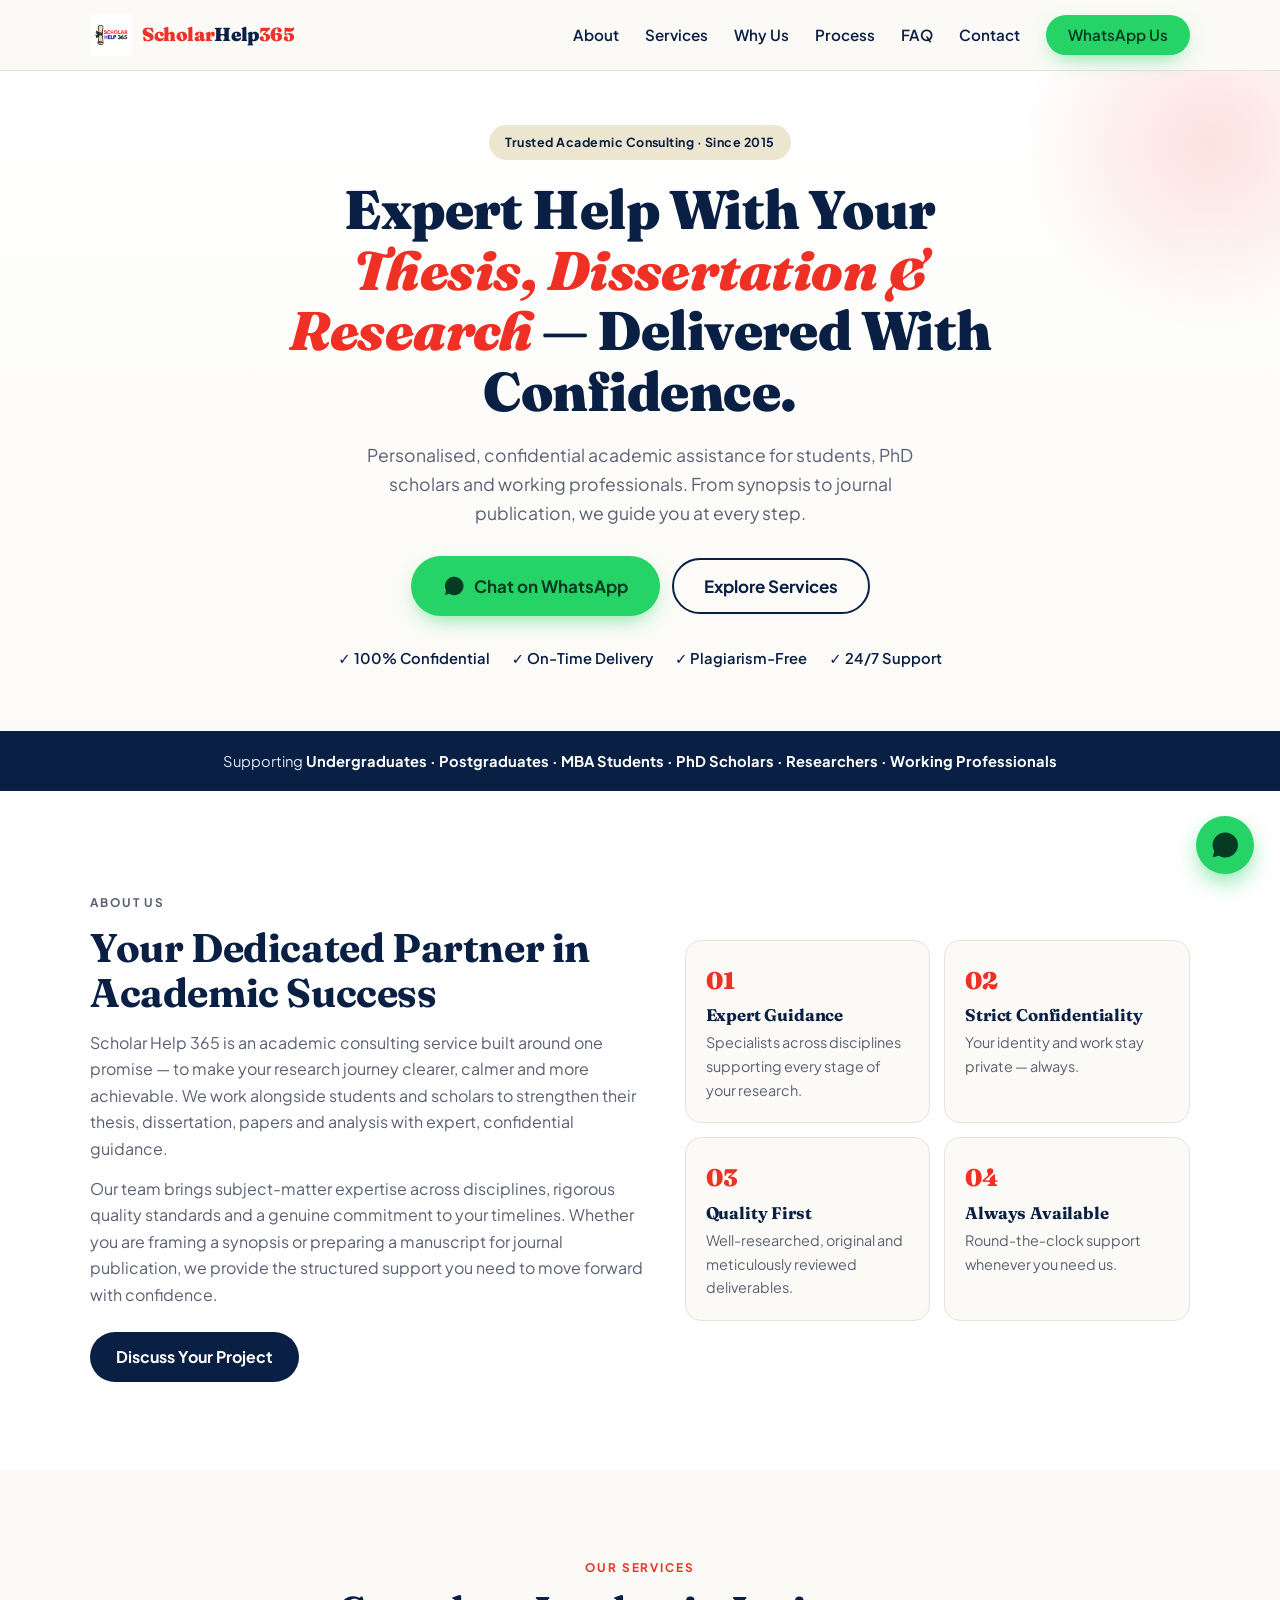
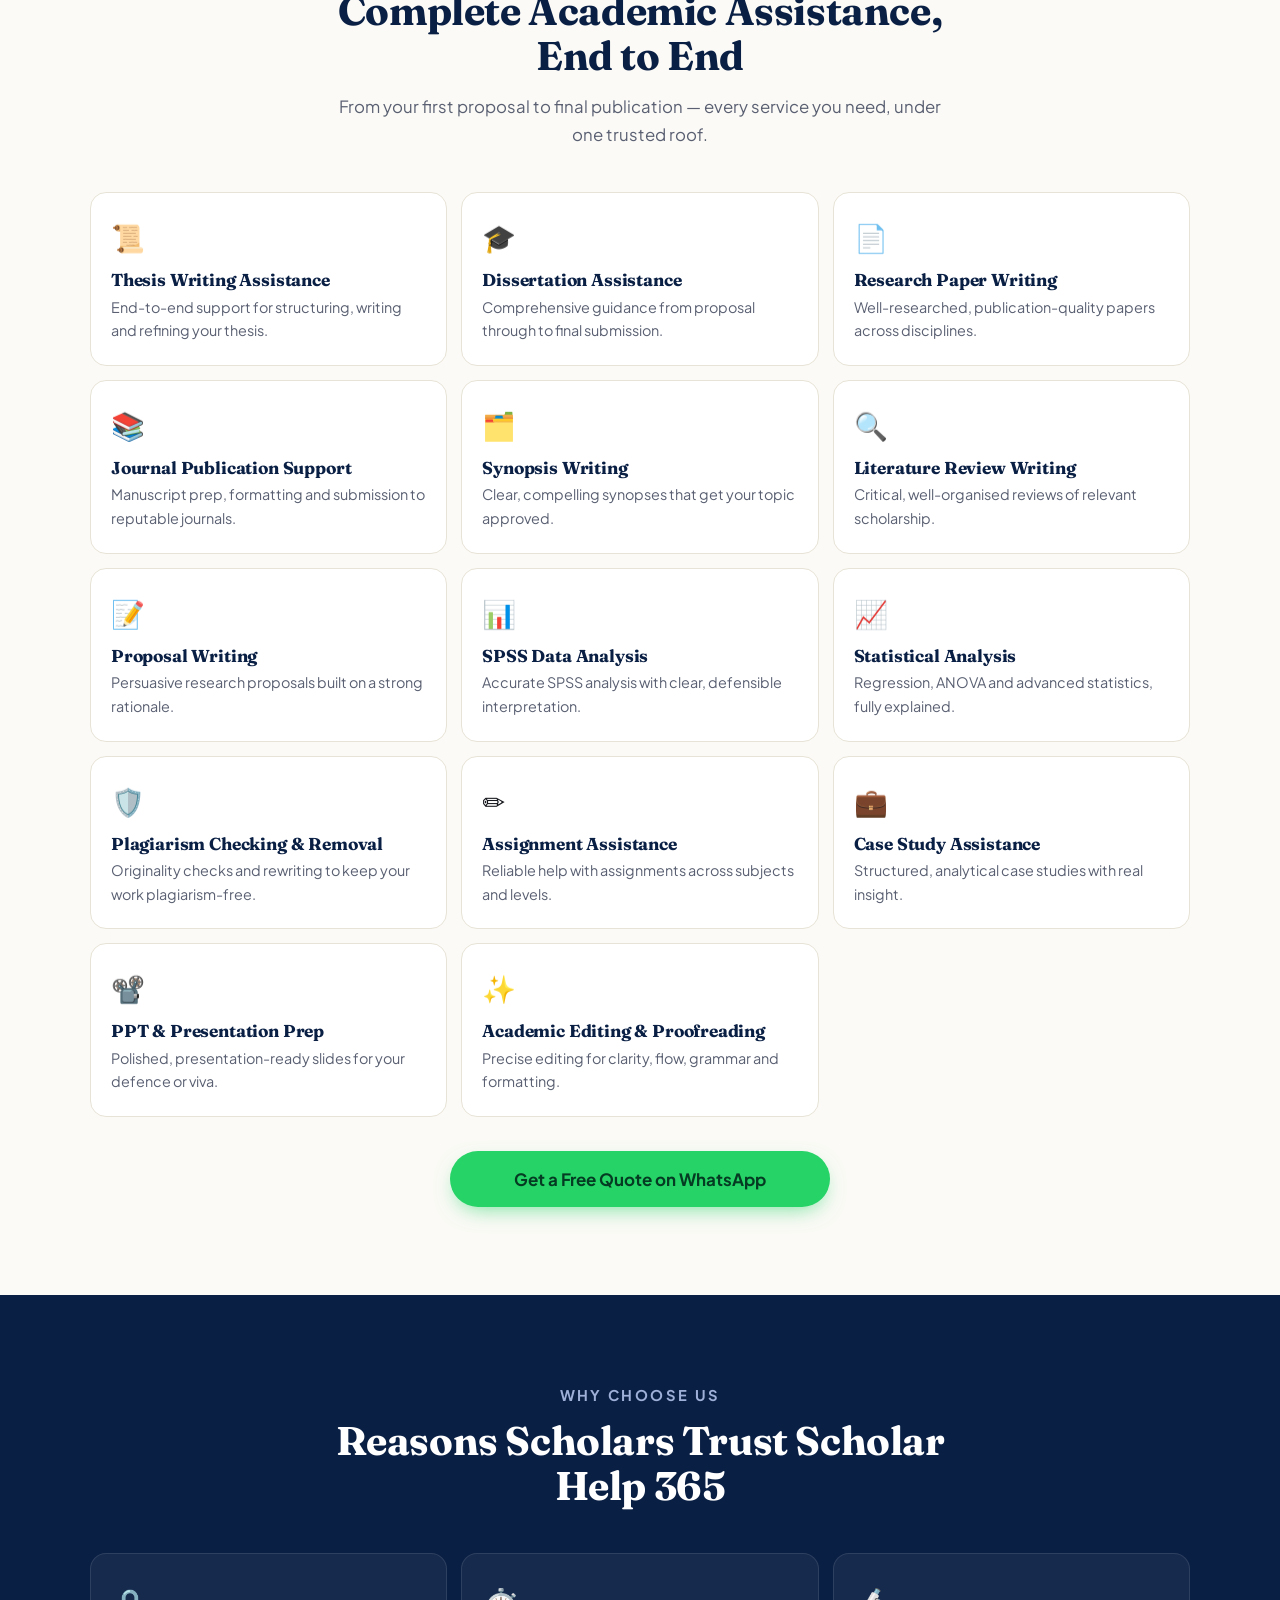
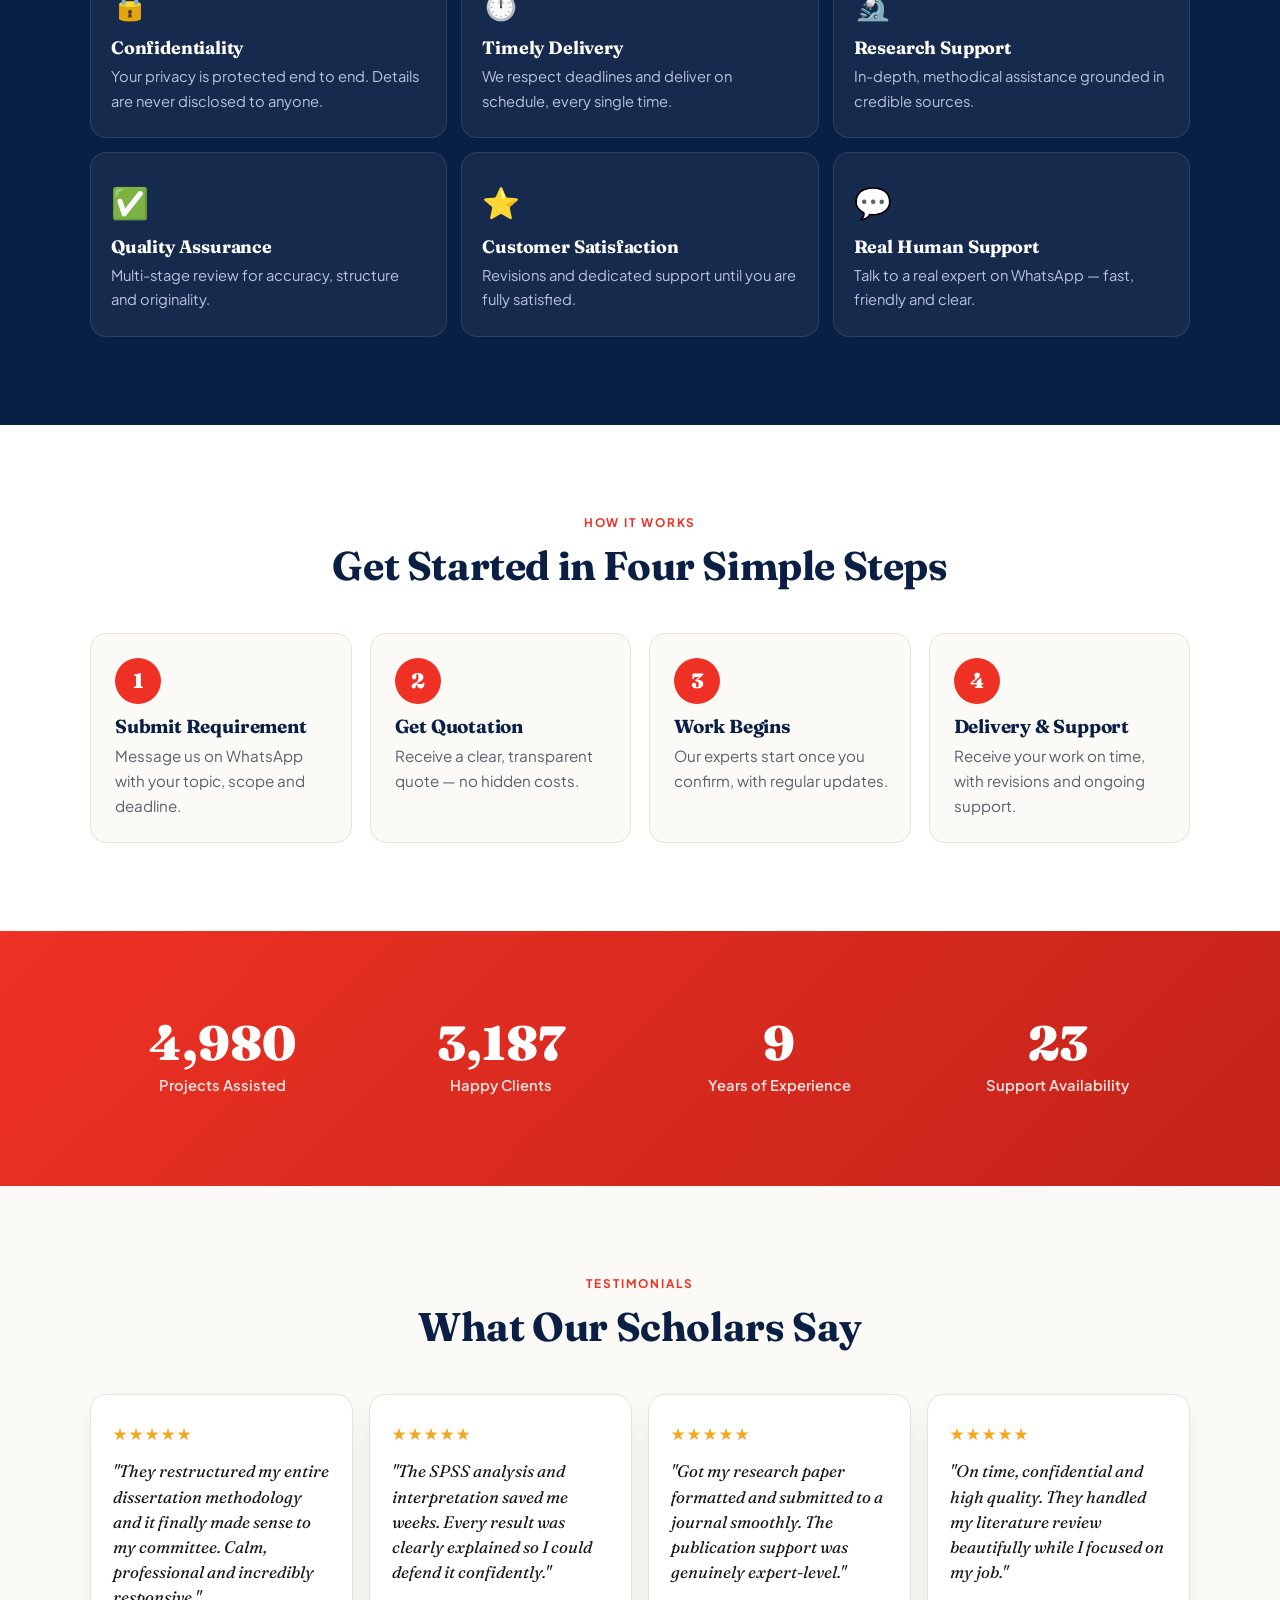
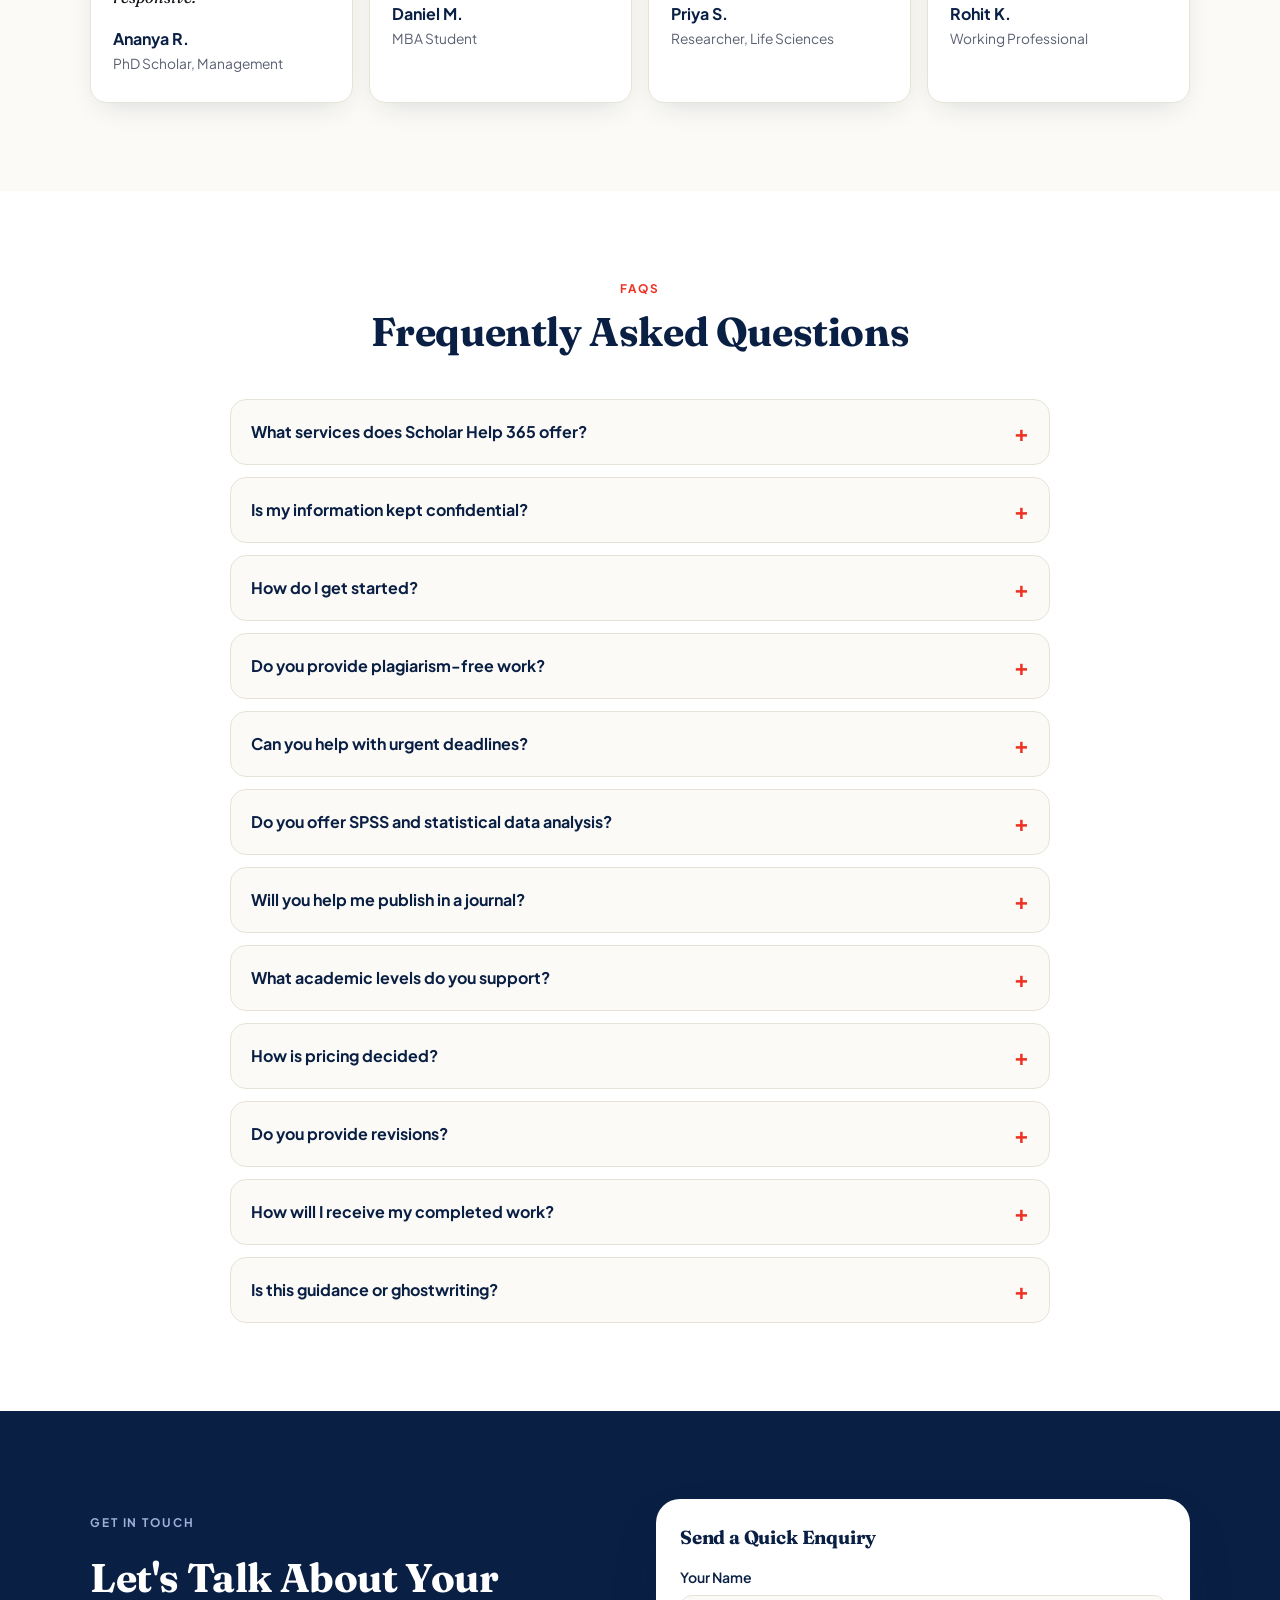
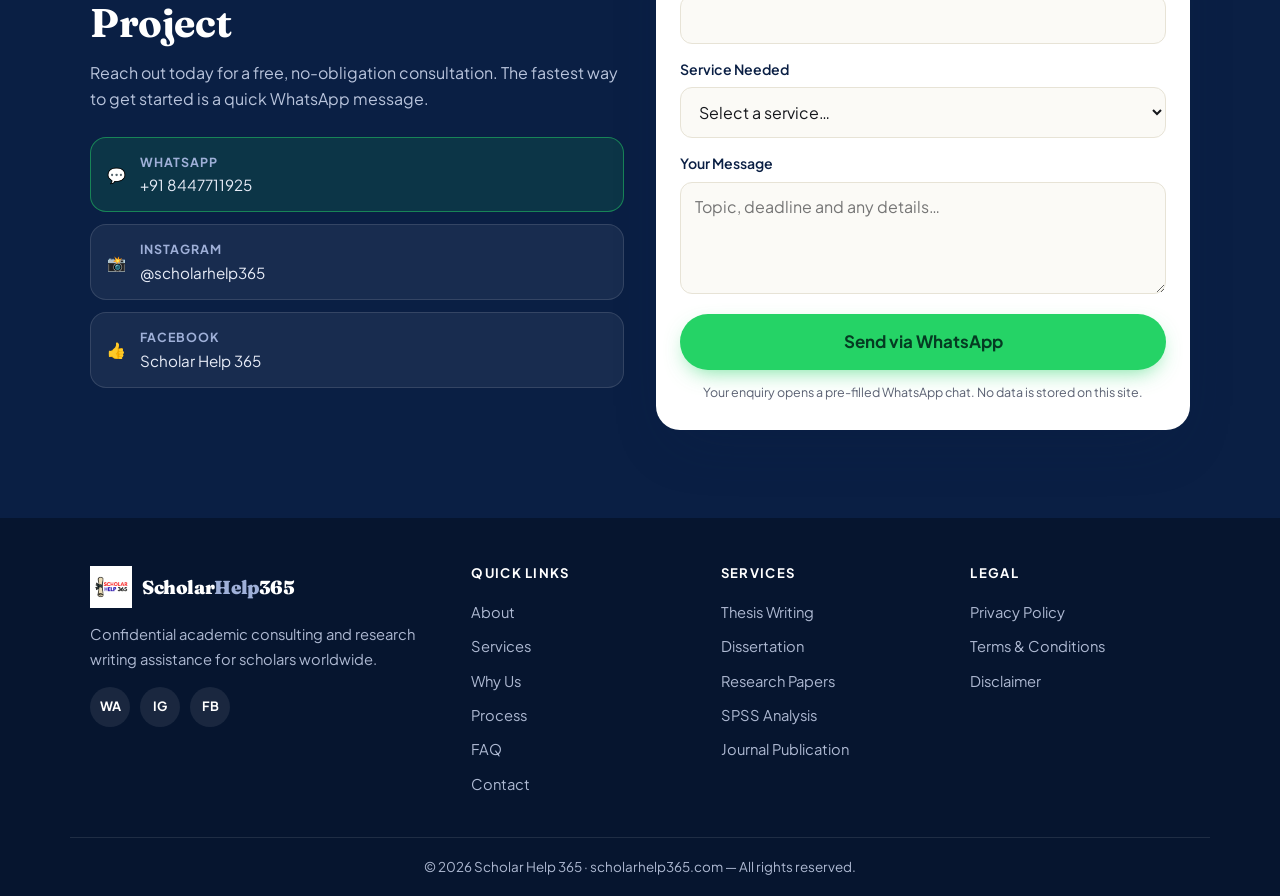
==== index.html @ 4646ecde "Add files via upload" ====
<!DOCTYPE html>
<html lang="en">
<head>
<meta charset="UTF-8" />
<meta name="viewport" content="width=device-width, initial-scale=1.0" />
<meta name="theme-color" content="#0a1f44" />

<!-- Primary Meta -->
<title>Scholar Help 365 | Thesis, Dissertation & PhD Research Writing Assistance</title>
<meta name="description" content="Scholar Help 365 offers confidential thesis writing, dissertation assistance, research paper writing, SPSS data analysis, journal publication support & academic editing for students, PhD scholars & researchers. Chat on WhatsApp today." />
<meta name="keywords" content="thesis writing help, dissertation assistance, research paper writing, PhD research support, SPSS data analysis, journal publication support, synopsis writing, literature review, plagiarism removal, assignment help, academic editing" />
<meta name="author" content="Scholar Help 365" />
<meta name="robots" content="index, follow, max-image-preview:large" />
<link rel="canonical" href="https://scholarhelp365.com/" />

<!-- Open Graph -->
<meta property="og:type" content="website" />
<meta property="og:site_name" content="Scholar Help 365" />
<meta property="og:title" content="Scholar Help 365 | Thesis, Dissertation & PhD Research Writing Assistance" />
<meta property="og:description" content="Confidential academic assistance for students, PhD scholars & researchers — thesis, dissertation, research papers, SPSS analysis & journal publication support." />
<meta property="og:url" content="https://scholarhelp365.com/" />
<meta property="og:image" content="https://scholarhelp365.com/logo.png" />
<meta property="og:locale" content="en_US" />

<!-- Twitter Card -->
<meta name="twitter:card" content="summary_large_image" />
<meta name="twitter:title" content="Scholar Help 365 | Academic Research & Thesis Writing Assistance" />
<meta name="twitter:description" content="Confidential thesis, dissertation, research paper & SPSS data analysis support for scholars and professionals." />
<meta name="twitter:image" content="https://scholarhelp365.com/logo.png" />

<!-- Icons -->
<link rel="icon" type="image/png" href="logo.png" />
<link rel="apple-touch-icon" href="logo.png" />

<!-- Fonts -->
<link rel="preconnect" href="https://fonts.googleapis.com" />
<link rel="preconnect" href="https://fonts.gstatic.com" crossorigin />
<link href="https://fonts.googleapis.com/css2?family=Fraunces:opsz,wght@9..144,400;9..144,500;9..144,600;9..144,700;9..144,900&family=Plus+Jakarta+Sans:wght@400;500;600;700;800&display=swap" rel="stylesheet" />

<link rel="stylesheet" href="styles.css" />

<!-- Schema: Organization -->
<script type="application/ld+json">
{
  "@context": "https://schema.org",
  "@type": "ProfessionalService",
  "name": "Scholar Help 365",
  "image": "https://scholarhelp365.com/logo.png",
  "url": "https://scholarhelp365.com/",
  "telephone": "+91-8447711925",
  "description": "Academic consulting and research writing assistance including thesis, dissertation, research papers, SPSS data analysis and journal publication support.",
  "priceRange": "$$",
  "areaServed": "Worldwide",
  "sameAs": [
    "https://www.instagram.com/scholarhelp365/",
    "https://www.facebook.com/share/1EtbmL9gWt/"
  ]
}
</script>

<!-- Schema: Services -->
<script type="application/ld+json">
{
  "@context": "https://schema.org",
  "@type": "Service",
  "serviceType": "Academic Research & Writing Assistance",
  "provider": { "@type": "Organization", "name": "Scholar Help 365" },
  "hasOfferCatalog": {
    "@type": "OfferCatalog",
    "name": "Academic Services",
    "itemListElement": [
      {"@type":"Offer","itemOffered":{"@type":"Service","name":"Thesis Writing Assistance"}},
      {"@type":"Offer","itemOffered":{"@type":"Service","name":"Dissertation Assistance"}},
      {"@type":"Offer","itemOffered":{"@type":"Service","name":"Research Paper Writing"}},
      {"@type":"Offer","itemOffered":{"@type":"Service","name":"Journal Publication Support"}},
      {"@type":"Offer","itemOffered":{"@type":"Service","name":"SPSS Data Analysis"}},
      {"@type":"Offer","itemOffered":{"@type":"Service","name":"Plagiarism Checking & Removal"}}
    ]
  }
}
</script>

<!-- Schema: FAQ -->
<script type="application/ld+json">
{
  "@context": "https://schema.org",
  "@type": "FAQPage",
  "mainEntity": [
    {"@type":"Question","name":"What services does Scholar Help 365 offer?","acceptedAnswer":{"@type":"Answer","text":"We provide thesis and dissertation assistance, research paper writing, journal publication support, synopsis and proposal writing, literature reviews, SPSS and statistical analysis, plagiarism removal, assignment and case study help, presentation preparation, and academic editing and proofreading."}},
    {"@type":"Question","name":"Is my information kept confidential?","acceptedAnswer":{"@type":"Answer","text":"Yes. Complete confidentiality is central to our service. Your identity, documents and project details are never shared with any third party."}},
    {"@type":"Question","name":"How do I get started?","acceptedAnswer":{"@type":"Answer","text":"Simply message us on WhatsApp with your requirement. We review it, send you a clear quotation, and begin work once you confirm."}},
    {"@type":"Question","name":"Do you provide plagiarism-free work?","acceptedAnswer":{"@type":"Answer","text":"Yes. Every deliverable goes through plagiarism checking and we provide originality reports on request."}},
    {"@type":"Question","name":"Can you help with urgent deadlines?","acceptedAnswer":{"@type":"Answer","text":"Yes, we accommodate urgent timelines wherever feasible. Share your deadline on WhatsApp and we will confirm what is achievable."}},
    {"@type":"Question","name":"Do you offer SPSS and statistical data analysis?","acceptedAnswer":{"@type":"Answer","text":"Yes. We handle SPSS, regression, ANOVA and other statistical analyses, complete with interpretation of results."}},
    {"@type":"Question","name":"Will you help me publish in a journal?","acceptedAnswer":{"@type":"Answer","text":"Yes. We assist with manuscript preparation, formatting to journal guidelines, and submission support for reputable journals."}},
    {"@type":"Question","name":"What academic levels do you support?","acceptedAnswer":{"@type":"Answer","text":"We support undergraduate, postgraduate, MBA, PhD scholars, researchers and working professionals."}},
    {"@type":"Question","name":"How is pricing decided?","acceptedAnswer":{"@type":"Answer","text":"Pricing depends on the scope, complexity and deadline of your project. You receive a transparent quotation before any work begins."}},
    {"@type":"Question","name":"Do you provide revisions?","acceptedAnswer":{"@type":"Answer","text":"Yes. We offer revisions to ensure the final work meets your requirements and expectations."}},
    {"@type":"Question","name":"How will I receive my completed work?","acceptedAnswer":{"@type":"Answer","text":"Completed work is delivered directly to you on WhatsApp or email in your preferred format, along with continued support."}},
    {"@type":"Question","name":"Is the support guidance or ghostwriting?","acceptedAnswer":{"@type":"Answer","text":"We provide academic assistance, guidance, and reference material intended to support your own learning and research."}}
  ]
}
</script>
</head>
<body>

<a class="skip-link" href="#main">Skip to content</a>

<!-- ============ HEADER ============ -->
<header class="site-header" id="top">
  <div class="container nav-wrap">
    <a href="#top" class="brand" aria-label="Scholar Help 365 home">
      <img src="logo.png" alt="Scholar Help 365 logo" width="48" height="48" decoding="async" />
      <span class="brand-text">Scholar<span>Help</span>365</span>
    </a>
    <nav class="nav" id="nav" aria-label="Primary">
      <a href="#about">About</a>
      <a href="#services">Services</a>
      <a href="#why">Why Us</a>
      <a href="#process">Process</a>
      <a href="#faq">FAQ</a>
      <a href="#contact">Contact</a>
      <a class="btn btn-wa nav-cta" href="https://wa.me/918447711925?text=Hi%20Scholar%20Help%20365%2C%20I%20need%20academic%20assistance." target="_blank" rel="noopener">WhatsApp Us</a>
    </nav>
    <button class="hamburger" id="hamburger" aria-label="Open menu" aria-expanded="false" aria-controls="nav">
      <span></span><span></span><span></span>
    </button>
  </div>
</header>

<main id="main">

<!-- ============ HERO ============ -->
<section class="hero" id="hero">
  <div class="hero-glow" aria-hidden="true"></div>
  <div class="container hero-inner reveal">
    <p class="eyebrow">Trusted Academic Consulting · Since 2015</p>
    <h1>Expert Help With Your <em>Thesis, Dissertation &amp; Research</em> — Delivered With Confidence.</h1>
    <p class="hero-sub">Personalised, confidential academic assistance for students, PhD scholars and working professionals. From synopsis to journal publication, we guide you at every step.</p>
    <div class="hero-cta">
      <a class="btn btn-wa btn-lg" href="https://wa.me/918447711925?text=Hi%20Scholar%20Help%20365%2C%20I%20would%20like%20a%20free%20quote%20for%20my%20project." target="_blank" rel="noopener">
        <svg viewBox="0 0 24 24" width="22" height="22" aria-hidden="true"><path fill="currentColor" d="M17.5 14.4c-.3-.2-1.7-.8-2-.9-.3-.1-.5-.2-.7.2-.2.3-.7.9-.9 1.1-.2.2-.3.2-.6.1-1.7-.9-2.9-1.6-4-3.5-.3-.5.3-.5.8-1.6.1-.2 0-.4 0-.5-.1-.2-.7-1.6-.9-2.2-.2-.5-.4-.5-.6-.5h-.6c-.2 0-.5.1-.8.4-.3.3-1 1-1 2.5s1.1 2.9 1.2 3.1c.2.2 2.1 3.3 5.2 4.6 2 .8 2.7.9 3.7.8.6-.1 1.7-.7 2-1.4.2-.7.2-1.2.2-1.4-.1-.1-.3-.2-.7-.4zM12 2a10 10 0 0 0-8.6 15l-1.3 4.8 5-1.3A10 10 0 1 0 12 2z"/></svg>
        Chat on WhatsApp
      </a>
      <a class="btn btn-ghost btn-lg" href="#services">Explore Services</a>
    </div>
    <ul class="trust-row">
      <li>✓ 100% Confidential</li>
      <li>✓ On-Time Delivery</li>
      <li>✓ Plagiarism-Free</li>
      <li>✓ 24/7 Support</li>
    </ul>
  </div>
</section>

<!-- ============ TRUST BAR ============ -->
<section class="trustbar" aria-label="Who we help">
  <div class="container">
    <p>Supporting <strong>Undergraduates · Postgraduates · MBA Students · PhD Scholars · Researchers · Working Professionals</strong></p>
  </div>
</section>

<!-- ============ ABOUT ============ -->
<section class="section about" id="about">
  <div class="container about-grid reveal">
    <div class="about-copy">
      <p class="kicker">About Us</p>
      <h2>Your Dedicated Partner in Academic Success</h2>
      <p>Scholar Help 365 is an academic consulting service built around one promise — to make your research journey clearer, calmer and more achievable. We work alongside students and scholars to strengthen their thesis, dissertation, papers and analysis with expert, confidential guidance.</p>
      <p>Our team brings subject-matter expertise across disciplines, rigorous quality standards and a genuine commitment to your timelines. Whether you are framing a synopsis or preparing a manuscript for journal publication, we provide the structured support you need to move forward with confidence.</p>
      <a class="btn btn-dark" href="#contact">Discuss Your Project</a>
    </div>
    <ul class="about-cards">
      <li><span class="ac-num">01</span><h3>Expert Guidance</h3><p>Specialists across disciplines supporting every stage of your research.</p></li>
      <li><span class="ac-num">02</span><h3>Strict Confidentiality</h3><p>Your identity and work stay private — always.</p></li>
      <li><span class="ac-num">03</span><h3>Quality First</h3><p>Well-researched, original and meticulously reviewed deliverables.</p></li>
      <li><span class="ac-num">04</span><h3>Always Available</h3><p>Round-the-clock support whenever you need us.</p></li>
    </ul>
  </div>
</section>

<!-- ============ SERVICES ============ -->
<section class="section services" id="services">
  <div class="container">
    <div class="section-head reveal">
      <p class="kicker">Our Services</p>
      <h2>Complete Academic Assistance, End to End</h2>
      <p class="lead">From your first proposal to final publication — every service you need, under one trusted roof.</p>
    </div>
    <div class="service-grid reveal" id="serviceGrid"></div>
    <div class="services-cta reveal">
      <a class="btn btn-wa btn-lg" href="https://wa.me/918447711925?text=Hi%20Scholar%20Help%20365%2C%20I%27m%20interested%20in%20your%20services." target="_blank" rel="noopener">Get a Free Quote on WhatsApp</a>
    </div>
  </div>
</section>

<!-- ============ WHY US ============ -->
<section class="section why" id="why">
  <div class="container">
    <div class="section-head reveal">
      <p class="kicker light">Why Choose Us</p>
      <h2>Reasons Scholars Trust Scholar Help 365</h2>
    </div>
    <div class="why-grid reveal">
      <article><div class="why-ic">🔒</div><h3>Confidentiality</h3><p>Your privacy is protected end to end. Details are never disclosed to anyone.</p></article>
      <article><div class="why-ic">⏱️</div><h3>Timely Delivery</h3><p>We respect deadlines and deliver on schedule, every single time.</p></article>
      <article><div class="why-ic">🔬</div><h3>Research Support</h3><p>In-depth, methodical assistance grounded in credible sources.</p></article>
      <article><div class="why-ic">✅</div><h3>Quality Assurance</h3><p>Multi-stage review for accuracy, structure and originality.</p></article>
      <article><div class="why-ic">⭐</div><h3>Customer Satisfaction</h3><p>Revisions and dedicated support until you are fully satisfied.</p></article>
      <article><div class="why-ic">💬</div><h3>Real Human Support</h3><p>Talk to a real expert on WhatsApp — fast, friendly and clear.</p></article>
    </div>
  </div>
</section>

<!-- ============ PROCESS ============ -->
<section class="section process" id="process">
  <div class="container">
    <div class="section-head reveal">
      <p class="kicker">How It Works</p>
      <h2>Get Started in Four Simple Steps</h2>
    </div>
    <ol class="steps reveal">
      <li><span class="step-n">1</span><h3>Submit Requirement</h3><p>Message us on WhatsApp with your topic, scope and deadline.</p></li>
      <li><span class="step-n">2</span><h3>Get Quotation</h3><p>Receive a clear, transparent quote — no hidden costs.</p></li>
      <li><span class="step-n">3</span><h3>Work Begins</h3><p>Our experts start once you confirm, with regular updates.</p></li>
      <li><span class="step-n">4</span><h3>Delivery &amp; Support</h3><p>Receive your work on time, with revisions and ongoing support.</p></li>
    </ol>
  </div>
</section>

<!-- ============ STATS ============ -->
<section class="section stats" id="stats">
  <div class="container stat-grid reveal">
    <div class="stat"><span class="num" data-target="5000" data-suffix="+">0</span><p>Projects Assisted</p></div>
    <div class="stat"><span class="num" data-target="3200" data-suffix="+">0</span><p>Happy Clients</p></div>
    <div class="stat"><span class="num" data-target="10" data-suffix="+">0</span><p>Years of Experience</p></div>
    <div class="stat"><span class="num" data-target="24" data-suffix="/7">0</span><p>Support Availability</p></div>
  </div>
</section>

<!-- ============ TESTIMONIALS ============ -->
<section class="section testimonials" id="testimonials">
  <div class="container">
    <div class="section-head reveal">
      <p class="kicker">Testimonials</p>
      <h2>What Our Scholars Say</h2>
    </div>
    <div class="tst-grid reveal">
      <figure class="tst"><div class="stars">★★★★★</div><blockquote>"They restructured my entire dissertation methodology and it finally made sense to my committee. Calm, professional and incredibly responsive."</blockquote><figcaption><strong>Ananya R.</strong><span>PhD Scholar, Management</span></figcaption></figure>
      <figure class="tst"><div class="stars">★★★★★</div><blockquote>"The SPSS analysis and interpretation saved me weeks. Every result was clearly explained so I could defend it confidently."</blockquote><figcaption><strong>Daniel M.</strong><span>MBA Student</span></figcaption></figure>
      <figure class="tst"><div class="stars">★★★★★</div><blockquote>"Got my research paper formatted and submitted to a journal smoothly. The publication support was genuinely expert-level."</blockquote><figcaption><strong>Priya S.</strong><span>Researcher, Life Sciences</span></figcaption></figure>
      <figure class="tst"><div class="stars">★★★★★</div><blockquote>"On time, confidential and high quality. They handled my literature review beautifully while I focused on my job."</blockquote><figcaption><strong>Rohit K.</strong><span>Working Professional</span></figcaption></figure>
    </div>
  </div>
</section>

<!-- ============ FAQ ============ -->
<section class="section faq" id="faq">
  <div class="container">
    <div class="section-head reveal">
      <p class="kicker">FAQs</p>
      <h2>Frequently Asked Questions</h2>
    </div>
    <div class="faq-list reveal" id="faqList"></div>
  </div>
</section>

<!-- ============ CONTACT ============ -->
<section class="section contact" id="contact">
  <div class="container contact-grid reveal">
    <div class="contact-info">
      <p class="kicker light">Get In Touch</p>
      <h2>Let's Talk About Your Project</h2>
      <p>Reach out today for a free, no-obligation consultation. The fastest way to get started is a quick WhatsApp message.</p>
      <div class="contact-links">
        <a class="cl cl-wa" href="https://wa.me/918447711925?text=Hi%20Scholar%20Help%20365%2C%20I%27d%20like%20to%20discuss%20my%20project." target="_blank" rel="noopener">
          <span class="cl-ic">💬</span><span><strong>WhatsApp</strong>+91 8447711925</span>
        </a>
        <a class="cl" href="https://www.instagram.com/scholarhelp365/" target="_blank" rel="noopener">
          <span class="cl-ic">📸</span><span><strong>Instagram</strong>@scholarhelp365</span>
        </a>
        <a class="cl" href="https://www.facebook.com/share/1EtbmL9gWt/" target="_blank" rel="noopener">
          <span class="cl-ic">👍</span><span><strong>Facebook</strong>Scholar Help 365</span>
        </a>
      </div>
    </div>
    <form class="contact-form" id="contactForm" novalidate>
      <h3>Send a Quick Enquiry</h3>
      <label>Your Name<input type="text" name="name" id="cf-name" required autocomplete="name" /></label>
      <label>Service Needed
        <select name="service" id="cf-service" required>
          <option value="">Select a service…</option>
          <option>Thesis Writing Assistance</option>
          <option>Dissertation Assistance</option>
          <option>Research Paper Writing</option>
          <option>Journal Publication Support</option>
          <option>SPSS / Statistical Analysis</option>
          <option>Plagiarism Checking &amp; Removal</option>
          <option>Assignment / Case Study</option>
          <option>Editing &amp; Proofreading</option>
          <option>Other</option>
        </select>
      </label>
      <label>Your Message<textarea name="message" id="cf-msg" rows="4" placeholder="Topic, deadline and any details…" required></textarea></label>
      <button type="submit" class="btn btn-wa btn-lg btn-block">Send via WhatsApp</button>
      <p class="form-note">Your enquiry opens a pre-filled WhatsApp chat. No data is stored on this site.</p>
    </form>
  </div>
</section>

</main>

<!-- ============ FOOTER ============ -->
<footer class="site-footer">
  <div class="container footer-grid">
    <div class="f-brand">
      <a href="#top" class="brand"><img src="logo.png" alt="Scholar Help 365 logo" width="44" height="44" loading="lazy" decoding="async" /><span class="brand-text light">Scholar<span>Help</span>365</span></a>
      <p>Confidential academic consulting and research writing assistance for scholars worldwide.</p>
      <div class="f-social">
        <a href="https://wa.me/918447711925" target="_blank" rel="noopener" aria-label="WhatsApp">WA</a>
        <a href="https://www.instagram.com/scholarhelp365/" target="_blank" rel="noopener" aria-label="Instagram">IG</a>
        <a href="https://www.facebook.com/share/1EtbmL9gWt/" target="_blank" rel="noopener" aria-label="Facebook">FB</a>
      </div>
    </div>
    <div class="f-col">
      <h4>Quick Links</h4>
      <a href="#about">About</a><a href="#services">Services</a><a href="#why">Why Us</a><a href="#process">Process</a><a href="#faq">FAQ</a><a href="#contact">Contact</a>
    </div>
    <div class="f-col">
      <h4>Services</h4>
      <a href="#services">Thesis Writing</a><a href="#services">Dissertation</a><a href="#services">Research Papers</a><a href="#services">SPSS Analysis</a><a href="#services">Journal Publication</a>
    </div>
    <div class="f-col">
      <h4>Legal</h4>
      <a href="#" data-modal="privacy">Privacy Policy</a><a href="#" data-modal="terms">Terms &amp; Conditions</a><a href="#" data-modal="disclaimer">Disclaimer</a>
    </div>
  </div>
  <div class="container f-bottom">
    <p>© <span id="year"></span> Scholar Help 365 · scholarhelp365.com — All rights reserved.</p>
  </div>
</footer>

<!-- Legal Modal -->
<div class="modal" id="modal" hidden>
  <div class="modal-box" role="dialog" aria-modal="true" aria-labelledby="modalTitle">
    <button class="modal-close" id="modalClose" aria-label="Close">×</button>
    <h3 id="modalTitle"></h3>
    <div id="modalBody"></div>
  </div>
</div>

<!-- Sticky Mobile CTA -->
<div class="mobile-cta">
  <a class="btn btn-wa btn-block" href="https://wa.me/918447711925?text=Hi%20Scholar%20Help%20365%2C%20I%20need%20academic%20assistance." target="_blank" rel="noopener">💬 Chat on WhatsApp Now</a>
</div>

<!-- Floating WhatsApp -->
<a class="wa-float" href="https://wa.me/918447711925?text=Hi%20Scholar%20Help%20365%21" target="_blank" rel="noopener" aria-label="Chat on WhatsApp">
  <svg viewBox="0 0 24 24" width="30" height="30" aria-hidden="true"><path fill="currentColor" d="M17.5 14.4c-.3-.2-1.7-.8-2-.9-.3-.1-.5-.2-.7.2-.2.3-.7.9-.9 1.1-.2.2-.3.2-.6.1-1.7-.9-2.9-1.6-4-3.5-.3-.5.3-.5.8-1.6.1-.2 0-.4 0-.5-.1-.2-.7-1.6-.9-2.2-.2-.5-.4-.5-.6-.5h-.6c-.2 0-.5.1-.8.4-.3.3-1 1-1 2.5s1.1 2.9 1.2 3.1c.2.2 2.1 3.3 5.2 4.6 2 .8 2.7.9 3.7.8.6-.1 1.7-.7 2-1.4.2-.7.2-1.2.2-1.4-.1-.1-.3-.2-.7-.4zM12 2a10 10 0 0 0-8.6 15l-1.3 4.8 5-1.3A10 10 0 1 0 12 2z"/></svg>
</a>

<script src="script.js"></script>
</body>
</html>
---- styles.css ----
/* ============================================================
   Scholar Help 365 — styles.css
   Mobile-first. Palette drawn from brand logo:
   navy #0a1f44 / red #ee3124 / cream #ece5cf / wa-green #25d366
   ============================================================ */

:root{
  --navy:#0a1f44;
  --navy-2:#13294f;
  --red:#ee3124;
  --red-dark:#c4231a;
  --cream:#f4efe1;
  --cream-2:#ece5cf;
  --ink:#15171c;
  --slate:#5a6072;
  --line:#e7e3d6;
  --wa:#25d366;
  --wa-dark:#1da851;
  --white:#ffffff;
  --bg:#fbfaf6;
  --radius:16px;
  --radius-lg:24px;
  --shadow:0 10px 30px -12px rgba(10,31,68,.18);
  --shadow-lg:0 24px 60px -20px rgba(10,31,68,.28);
  --maxw:1140px;
  --serif:"Fraunces",Georgia,serif;
  --sans:"Plus Jakarta Sans",-apple-system,system-ui,sans-serif;
}

*{margin:0;padding:0;box-sizing:border-box}
html{scroll-behavior:smooth;-webkit-text-size-adjust:100%}
body{
  font-family:var(--sans);
  color:var(--ink);
  background:var(--bg);
  line-height:1.65;
  font-size:16px;
  overflow-x:hidden;
}
img{max-width:100%;display:block}
a{color:inherit;text-decoration:none}
ul,ol{list-style:none}

.container{width:100%;max-width:var(--maxw);margin:0 auto;padding:0 20px}
.section{padding:68px 0}

.skip-link{position:absolute;left:-999px;top:0;background:var(--navy);color:#fff;padding:10px 16px;z-index:9999}
.skip-link:focus{left:8px;top:8px}

/* ---------- Typography ---------- */
h1,h2,h3,h4{font-family:var(--serif);line-height:1.12;font-weight:700;color:var(--navy);letter-spacing:-.01em}
h1{font-size:clamp(2rem,7vw,3.4rem);font-weight:900}
h1 em{font-style:italic;color:var(--red);font-weight:900}
h2{font-size:clamp(1.6rem,5vw,2.5rem)}
h3{font-size:1.18rem}
.kicker{font-family:var(--sans);font-weight:700;text-transform:uppercase;letter-spacing:.16em;font-size:.74rem;color:var(--red);margin-bottom:12px}
.kicker.light{color:#9fb0d8}
.lead{color:var(--slate);font-size:1.05rem;max-width:620px;margin:14px auto 0}
.section-head{text-align:center;max-width:680px;margin:0 auto 44px}

/* ---------- Buttons ---------- */
.btn{
  display:inline-flex;align-items:center;justify-content:center;gap:9px;
  font-family:var(--sans);font-weight:700;font-size:1rem;
  padding:14px 24px;border-radius:50px;border:2px solid transparent;
  cursor:pointer;transition:transform .18s ease,box-shadow .18s ease,background .18s ease;
  min-height:50px;line-height:1;text-align:center;
}
.btn:active{transform:scale(.97)}
.btn-lg{padding:17px 30px;font-size:1.06rem;min-height:56px}
.btn-block{width:100%}
.btn-wa{background:var(--wa);color:#053b22;box-shadow:0 8px 22px -8px rgba(37,211,102,.7)}
.btn-wa:hover{background:var(--wa-dark);color:#fff;transform:translateY(-2px)}
.btn-ghost{background:transparent;color:var(--navy);border-color:var(--navy)}
.btn-ghost:hover{background:var(--navy);color:#fff}
.btn-dark{background:var(--navy);color:#fff}
.btn-dark:hover{background:var(--navy-2);transform:translateY(-2px)}

/* ---------- Header ---------- */
.site-header{position:sticky;top:0;z-index:1000;background:rgba(251,250,246,.92);backdrop-filter:blur(10px);border-bottom:1px solid var(--line)}
.nav-wrap{display:flex;align-items:center;justify-content:space-between;height:70px}
.brand{display:flex;align-items:center;gap:10px}
.brand img{width:42px;height:42px;object-fit:contain}
.brand-text{font-family:var(--serif);font-weight:900;font-size:1.18rem;color:var(--red);letter-spacing:-.02em}
.brand-text span{color:var(--navy)}
.brand-text.light{color:#fff}
.brand-text.light span{color:#9fb0d8}
.nav{display:none;align-items:center;gap:26px}
.nav a{font-weight:600;font-size:.95rem;color:var(--navy);transition:color .15s}
.nav a:hover{color:var(--red)}
.nav-cta{color:#053b22!important;padding:10px 20px;min-height:auto}
.hamburger{display:flex;flex-direction:column;gap:5px;background:none;border:0;padding:8px;cursor:pointer}
.hamburger span{width:26px;height:3px;background:var(--navy);border-radius:2px;transition:.25s}
.hamburger.open span:nth-child(1){transform:translateY(8px) rotate(45deg)}
.hamburger.open span:nth-child(2){opacity:0}
.hamburger.open span:nth-child(3){transform:translateY(-8px) rotate(-45deg)}

/* mobile nav panel */
.nav.show{
  display:flex;flex-direction:column;align-items:flex-start;gap:4px;
  position:absolute;top:70px;left:0;right:0;background:var(--bg);
  padding:14px 20px 22px;border-bottom:1px solid var(--line);box-shadow:var(--shadow);
}
.nav.show a{width:100%;padding:12px 4px;border-bottom:1px solid var(--line)}
.nav.show .nav-cta{margin-top:10px;border-bottom:0;text-align:center;justify-content:center}

/* ---------- Hero ---------- */
.hero{position:relative;background:linear-gradient(180deg,#fff 0%,var(--bg) 100%);padding:54px 0 60px;overflow:hidden}
.hero-glow{position:absolute;top:-120px;right:-120px;width:380px;height:380px;background:radial-gradient(circle,rgba(238,49,36,.14),transparent 70%);border-radius:50%;pointer-events:none}
.hero-inner{position:relative;text-align:center;max-width:780px;margin:0 auto}
.eyebrow{display:inline-block;background:var(--cream-2);color:var(--navy);font-weight:700;font-size:.78rem;padding:7px 16px;border-radius:50px;letter-spacing:.04em;margin-bottom:20px}
.hero-sub{color:var(--slate);font-size:1.1rem;max-width:600px;margin:18px auto 28px}
.hero-cta{display:flex;flex-direction:column;gap:12px;align-items:center}
.hero-cta .btn{width:100%;max-width:340px}
.trust-row{display:flex;flex-wrap:wrap;justify-content:center;gap:10px 22px;margin-top:30px;color:var(--navy);font-weight:600;font-size:.92rem}
.trust-row li{white-space:nowrap}

/* ---------- Trust bar ---------- */
.trustbar{background:var(--navy);color:#dfe6f4;text-align:center;padding:18px 0}
.trustbar p{font-size:.92rem}
.trustbar strong{color:#fff}

/* ---------- About ---------- */
.about{background:var(--white)}
.about-grid{display:grid;gap:36px}
.about-copy p{color:var(--slate);margin:14px 0}
.about-copy .btn{margin-top:10px}
.about-cards{display:grid;grid-template-columns:1fr 1fr;gap:14px}
.about-cards li{background:var(--bg);border:1px solid var(--line);border-radius:var(--radius);padding:20px}
.ac-num{font-family:var(--serif);font-weight:900;color:var(--red);font-size:1.5rem}
.about-cards h3{margin:6px 0 6px;font-size:1.05rem}
.about-cards p{color:var(--slate);font-size:.9rem}

/* ---------- Services ---------- */
.services{background:var(--bg)}
.service-grid{display:grid;grid-template-columns:1fr;gap:14px}
.service-card{
  background:#fff;border:1px solid var(--line);border-radius:var(--radius);
  padding:22px 20px;transition:transform .2s,box-shadow .2s,border-color .2s;
  position:relative;overflow:hidden;
}
.service-card::before{content:"";position:absolute;left:0;top:0;bottom:0;width:4px;background:var(--red);transform:scaleY(0);transform-origin:top;transition:transform .25s}
.service-card:hover{transform:translateY(-4px);box-shadow:var(--shadow);border-color:transparent}
.service-card:hover::before{transform:scaleY(1)}
.service-card .ic{font-size:1.7rem;margin-bottom:10px;display:block}
.service-card h3{font-size:1.08rem;margin-bottom:6px}
.service-card p{color:var(--slate);font-size:.9rem}
.services-cta{text-align:center;margin-top:34px}
.services-cta .btn{max-width:380px;width:100%}

/* ---------- Why ---------- */
.why{background:var(--navy);color:#e7ecf7}
.why h2{color:#fff}
.why-grid{display:grid;grid-template-columns:1fr;gap:14px}
.why article{background:rgba(255,255,255,.05);border:1px solid rgba(255,255,255,.1);border-radius:var(--radius);padding:24px 20px;transition:background .2s}
.why article:hover{background:rgba(255,255,255,.09)}
.why-ic{font-size:1.9rem;margin-bottom:10px}
.why h3{color:#fff;font-size:1.12rem;margin-bottom:6px}
.why p{color:#b9c4dc;font-size:.92rem}

/* ---------- Process ---------- */
.process{background:var(--white)}
.steps{display:grid;grid-template-columns:1fr;gap:18px;counter-reset:s}
.steps li{position:relative;background:var(--bg);border:1px solid var(--line);border-radius:var(--radius);padding:24px 20px 24px 24px}
.step-n{display:flex;align-items:center;justify-content:center;width:46px;height:46px;border-radius:50%;background:var(--red);color:#fff;font-family:var(--serif);font-weight:900;font-size:1.3rem;margin-bottom:12px}
.steps h3{margin-bottom:6px}
.steps p{color:var(--slate);font-size:.95rem}

/* ---------- Stats ---------- */
.stats{background:linear-gradient(135deg,var(--red),var(--red-dark));color:#fff;padding:54px 0}
.stat-grid{display:grid;grid-template-columns:1fr 1fr;gap:28px 14px;text-align:center}
.stat .num{font-family:var(--serif);font-weight:900;font-size:clamp(2.2rem,9vw,3rem);display:block;line-height:1}
.stat p{font-weight:600;font-size:.92rem;margin-top:6px;color:#ffe2df}

/* ---------- Testimonials ---------- */
.testimonials{background:var(--bg)}
.tst-grid{display:grid;grid-template-columns:1fr;gap:16px}
.tst{background:#fff;border:1px solid var(--line);border-radius:var(--radius);padding:26px 22px;box-shadow:var(--shadow)}
.stars{color:#f5a623;letter-spacing:2px;margin-bottom:12px}
.tst blockquote{font-family:var(--serif);font-size:1.05rem;color:var(--ink);font-style:italic;margin-bottom:16px;line-height:1.5}
.tst figcaption{display:flex;flex-direction:column}
.tst figcaption strong{color:var(--navy)}
.tst figcaption span{color:var(--slate);font-size:.86rem}

/* ---------- FAQ ---------- */
.faq{background:var(--white)}
.faq-list{max-width:820px;margin:0 auto;display:grid;gap:12px}
.faq-item{border:1px solid var(--line);border-radius:var(--radius);background:var(--bg);overflow:hidden}
.faq-q{width:100%;text-align:left;background:none;border:0;padding:18px 20px;font-family:var(--sans);font-weight:700;font-size:1rem;color:var(--navy);cursor:pointer;display:flex;justify-content:space-between;align-items:center;gap:14px;min-height:56px}
.faq-q .plus{flex:0 0 auto;font-size:1.4rem;color:var(--red);transition:transform .25s}
.faq-item.open .faq-q .plus{transform:rotate(45deg)}
.faq-a{max-height:0;overflow:hidden;transition:max-height .3s ease;color:var(--slate)}
.faq-a p{padding:0 20px 18px;font-size:.95rem}

/* ---------- Contact ---------- */
.contact{background:var(--navy);color:#e7ecf7}
.contact-grid{display:grid;grid-template-columns:1fr;gap:32px}
.contact-info h2{color:#fff}
.contact-info>p{color:#b9c4dc;margin:14px 0 24px}
.contact-links{display:grid;gap:12px}
.cl{display:flex;align-items:center;gap:14px;background:rgba(255,255,255,.06);border:1px solid rgba(255,255,255,.12);border-radius:var(--radius);padding:14px 16px;transition:background .2s}
.cl:hover{background:rgba(255,255,255,.12)}
.cl-ic{font-size:1.4rem}
.cl span{display:flex;flex-direction:column;font-size:.95rem}
.cl span strong{font-size:.78rem;text-transform:uppercase;letter-spacing:.08em;color:#9fb0d8;font-weight:700}
.cl-wa{border-color:rgba(37,211,102,.5);background:rgba(37,211,102,.12)}

.contact-form{background:#fff;border-radius:var(--radius-lg);padding:28px 24px;box-shadow:var(--shadow-lg)}
.contact-form h3{margin-bottom:18px}
.contact-form label{display:block;font-weight:600;font-size:.88rem;color:var(--navy);margin-bottom:14px}
.contact-form input,.contact-form select,.contact-form textarea{
  width:100%;margin-top:6px;padding:13px 14px;border:1.5px solid var(--line);border-radius:12px;
  font-family:var(--sans);font-size:1rem;color:var(--ink);background:var(--bg);transition:border-color .15s;
}
.contact-form input:focus,.contact-form select:focus,.contact-form textarea:focus{outline:none;border-color:var(--red)}
.contact-form textarea{resize:vertical}
.form-note{font-size:.78rem;color:var(--slate);margin-top:12px;text-align:center}
.input-error{border-color:var(--red)!important}

/* ---------- Footer ---------- */
.site-footer{background:#06152f;color:#aeb9d2;padding:48px 0 0}
.footer-grid{display:grid;grid-template-columns:1fr;gap:30px}
.f-brand p{margin:14px 0 16px;font-size:.92rem;max-width:340px}
.f-social{display:flex;gap:10px}
.f-social a{width:40px;height:40px;display:flex;align-items:center;justify-content:center;border-radius:50%;background:rgba(255,255,255,.08);font-weight:700;font-size:.8rem;color:#fff;transition:background .2s}
.f-social a:hover{background:var(--red)}
.f-col h4{color:#fff;font-family:var(--sans);font-size:.82rem;text-transform:uppercase;letter-spacing:.1em;margin-bottom:14px}
.f-col a{display:block;padding:5px 0;font-size:.92rem;color:#aeb9d2;transition:color .15s}
.f-col a:hover{color:#fff}
.f-bottom{border-top:1px solid rgba(255,255,255,.1);margin-top:36px;padding:18px 20px;text-align:center;font-size:.84rem}

/* ---------- Modal ---------- */
.modal{position:fixed;inset:0;background:rgba(6,21,47,.7);display:flex;align-items:center;justify-content:center;padding:20px;z-index:2000}
.modal[hidden]{display:none}
.modal-box{background:#fff;border-radius:var(--radius-lg);max-width:600px;width:100%;max-height:82vh;overflow-y:auto;padding:30px 26px;position:relative}
.modal-box h3{margin-bottom:14px}
.modal-box p{color:var(--slate);font-size:.92rem;margin-bottom:10px}
.modal-close{position:absolute;top:14px;right:16px;background:none;border:0;font-size:2rem;line-height:1;color:var(--slate);cursor:pointer}

/* ---------- Floating WhatsApp + Mobile CTA ---------- */
.wa-float{
  position:fixed;bottom:84px;right:16px;z-index:1500;
  width:58px;height:58px;border-radius:50%;background:var(--wa);color:#053b22;
  display:flex;align-items:center;justify-content:center;
  box-shadow:0 10px 26px -6px rgba(37,211,102,.75);animation:pulse 2.4s infinite;
}
@keyframes pulse{0%{box-shadow:0 0 0 0 rgba(37,211,102,.5)}70%{box-shadow:0 0 0 16px rgba(37,211,102,0)}100%{box-shadow:0 0 0 0 rgba(37,211,102,0)}}
.mobile-cta{position:fixed;bottom:0;left:0;right:0;z-index:1400;padding:10px 14px;background:rgba(251,250,246,.96);backdrop-filter:blur(8px);border-top:1px solid var(--line)}
.mobile-cta .btn{min-height:52px}

/* ---------- Reveal animation ---------- */
.reveal{opacity:0;transform:translateY(26px);transition:opacity .7s ease,transform .7s ease}
.reveal.in{opacity:1;transform:none}

/* ============================================================
   RESPONSIVE — scale up from mobile
   ============================================================ */
@media(min-width:640px){
  .service-grid{grid-template-columns:1fr 1fr}
  .why-grid{grid-template-columns:1fr 1fr}
  .steps{grid-template-columns:1fr 1fr}
  .tst-grid{grid-template-columns:1fr 1fr}
  .hero-cta{flex-direction:row;justify-content:center}
  .hero-cta .btn{width:auto}
}
@media(min-width:860px){
  .section{padding:88px 0}
  .nav{display:flex}
  .hamburger{display:none}
  .about-grid{grid-template-columns:1.05fr .95fr;align-items:center}
  .service-grid{grid-template-columns:1fr 1fr 1fr}
  .why-grid{grid-template-columns:1fr 1fr 1fr}
  .steps{grid-template-columns:repeat(4,1fr)}
  .stat-grid{grid-template-columns:repeat(4,1fr)}
  .contact-grid{grid-template-columns:1fr 1fr;align-items:start}
  .footer-grid{grid-template-columns:1.6fr 1fr 1fr 1fr}
  .mobile-cta{display:none}
  .wa-float{bottom:26px;right:26px}
}
@media(min-width:1024px){
  .tst-grid{grid-template-columns:repeat(4,1fr)}
}
@media(prefers-reduced-motion:reduce){
  *{animation:none!important;transition:none!important}
  .reveal{opacity:1;transform:none}
  html{scroll-behavior:auto}
}
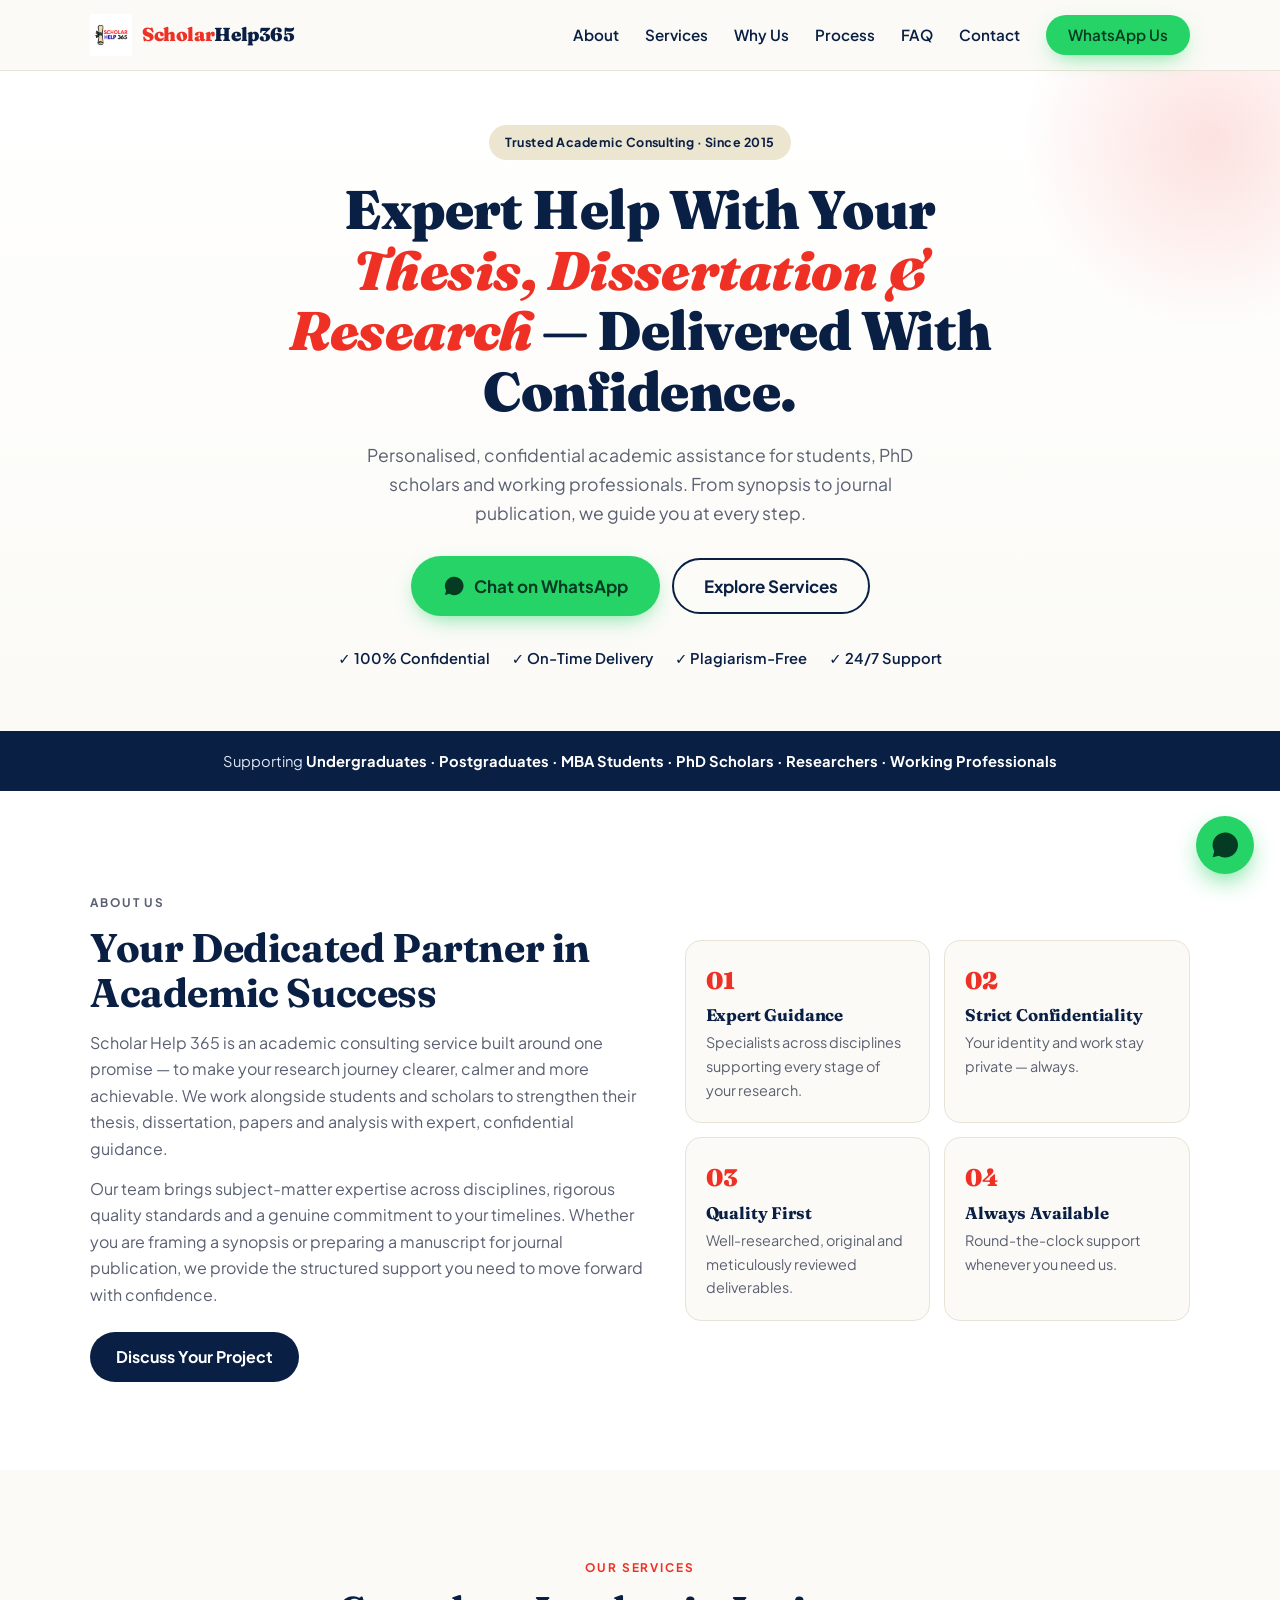
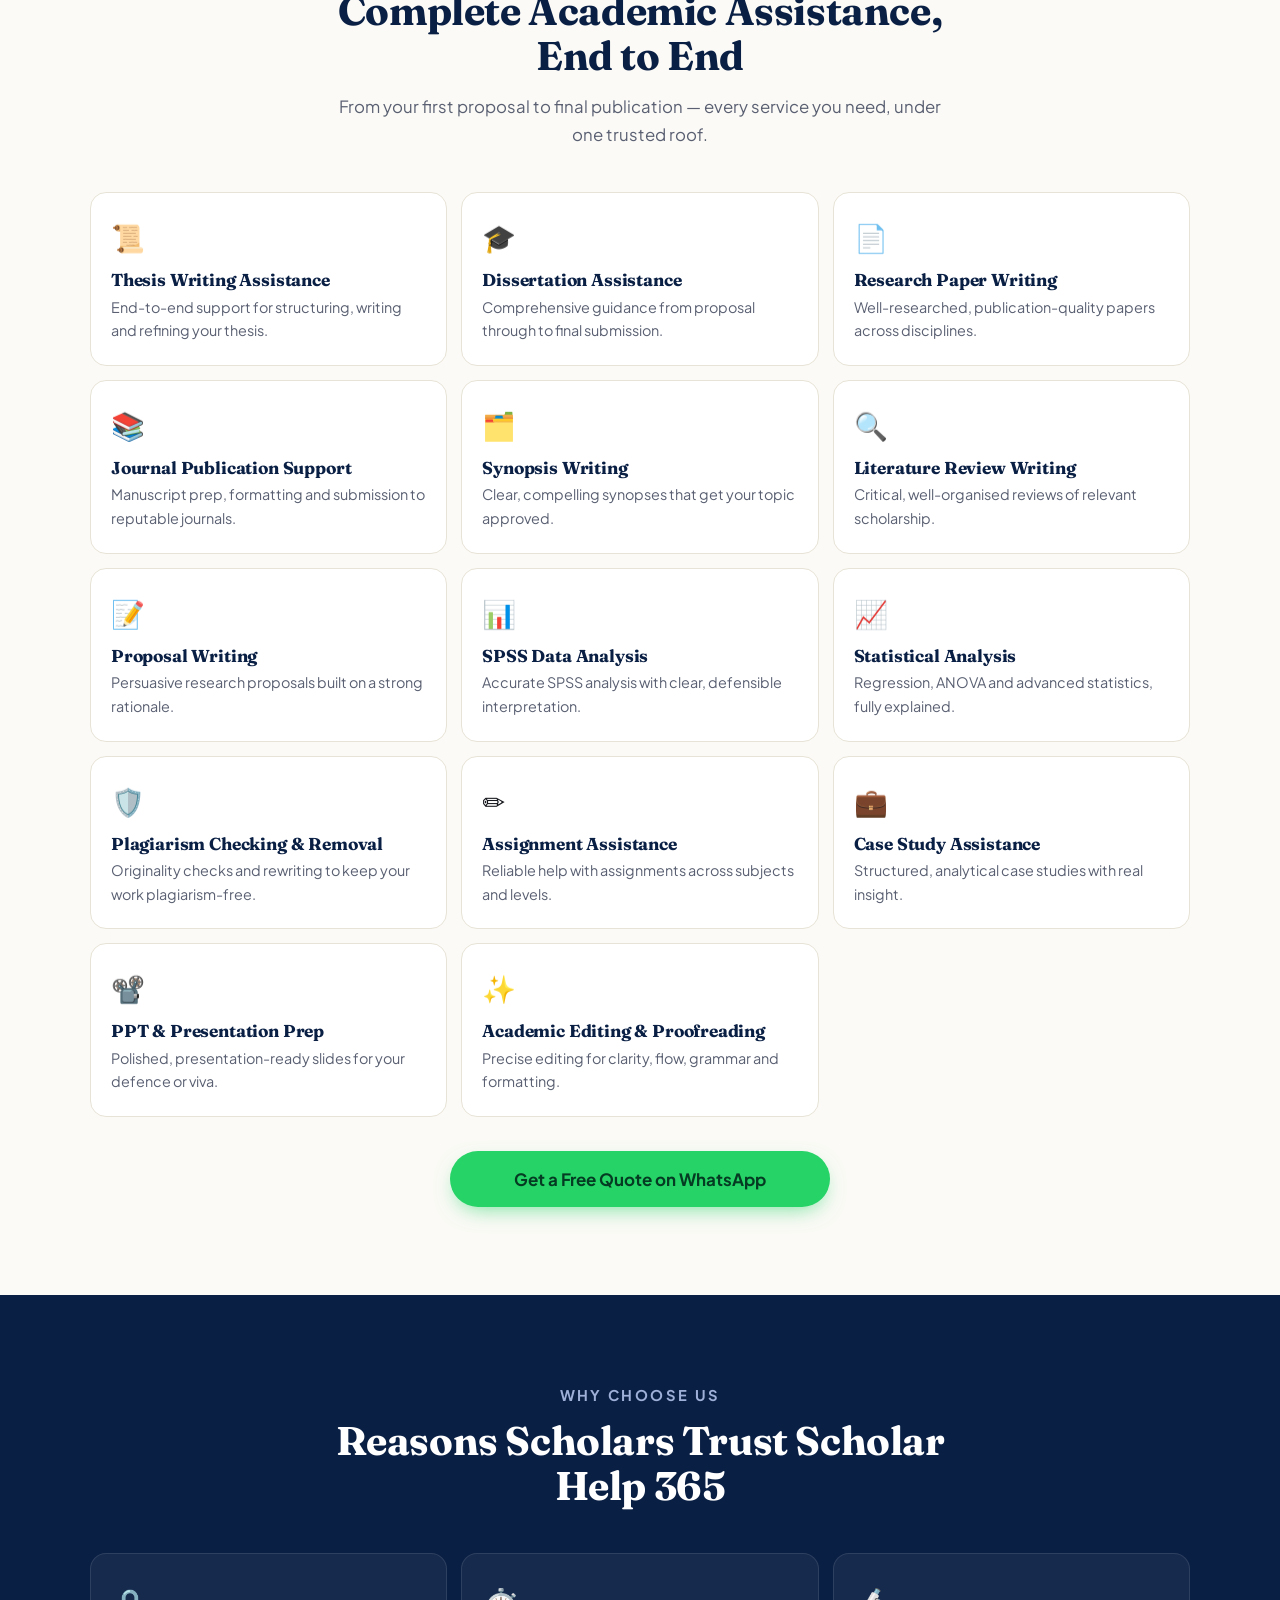
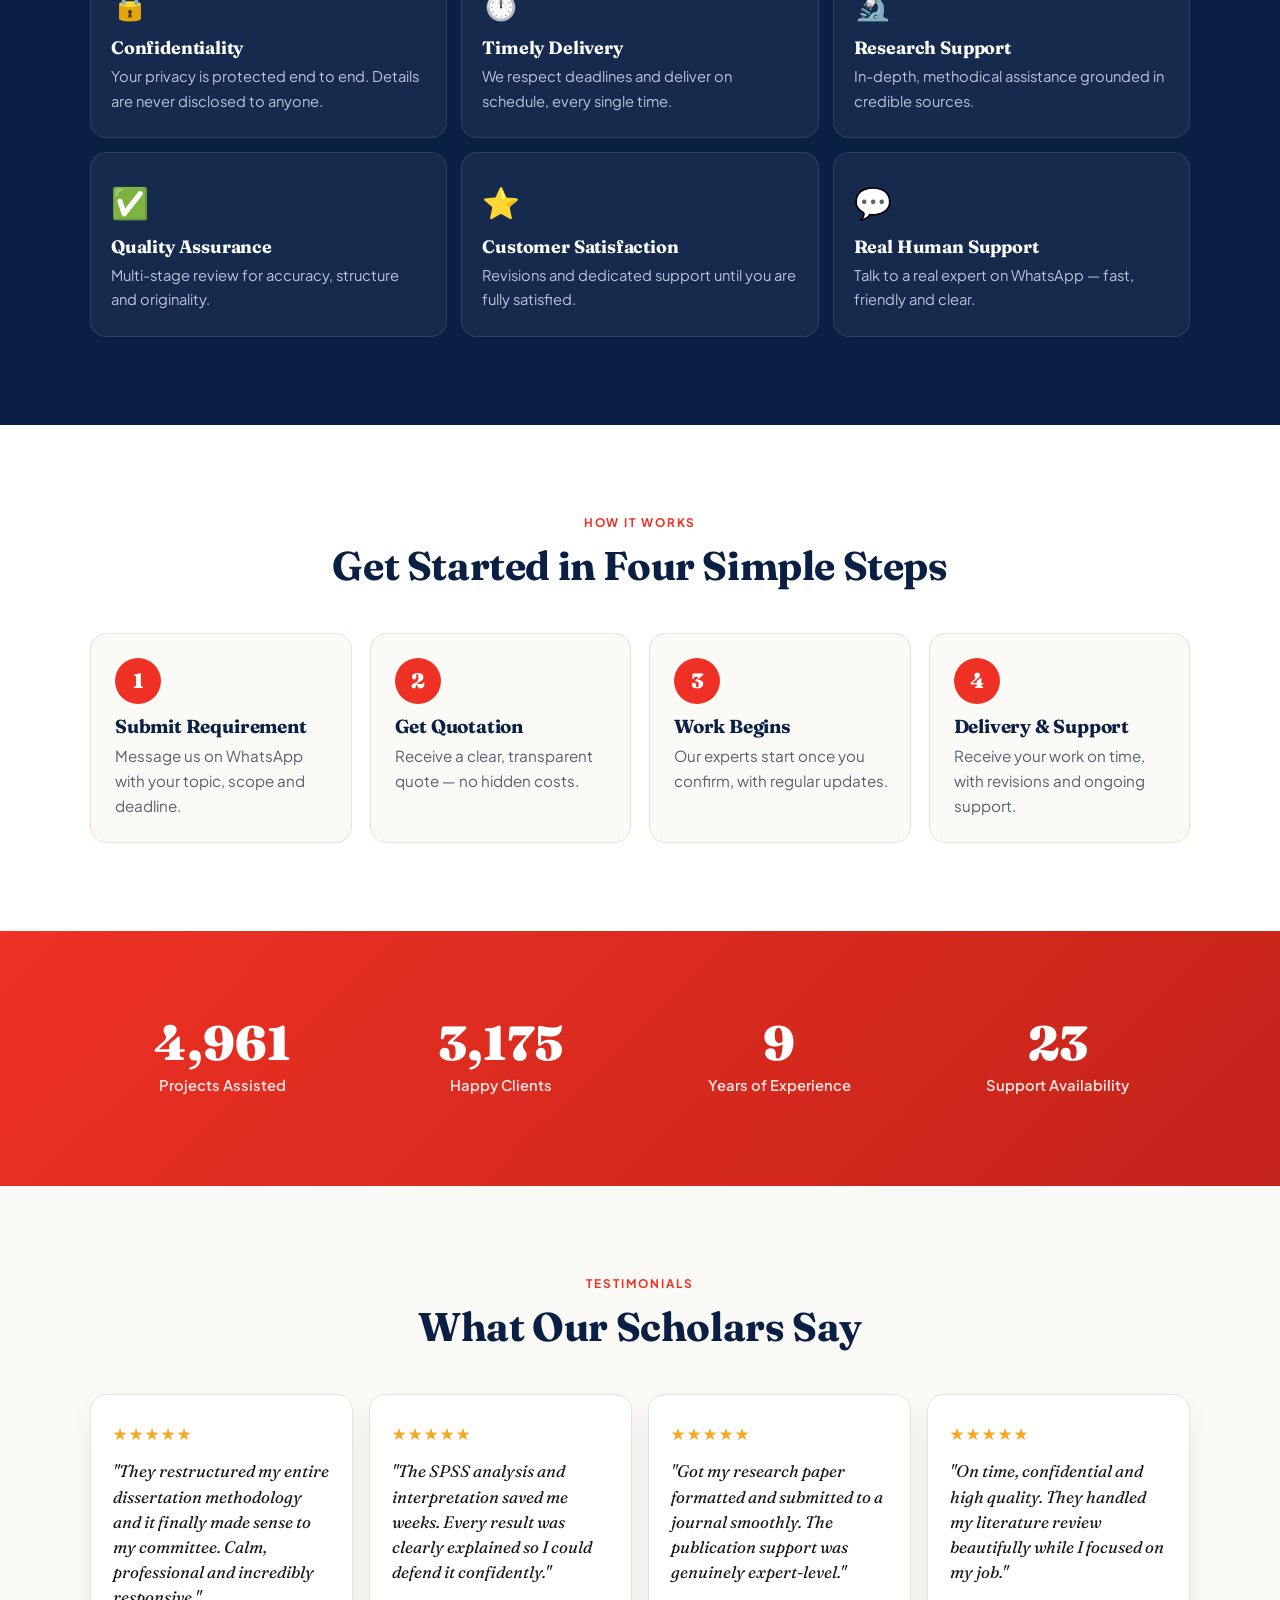
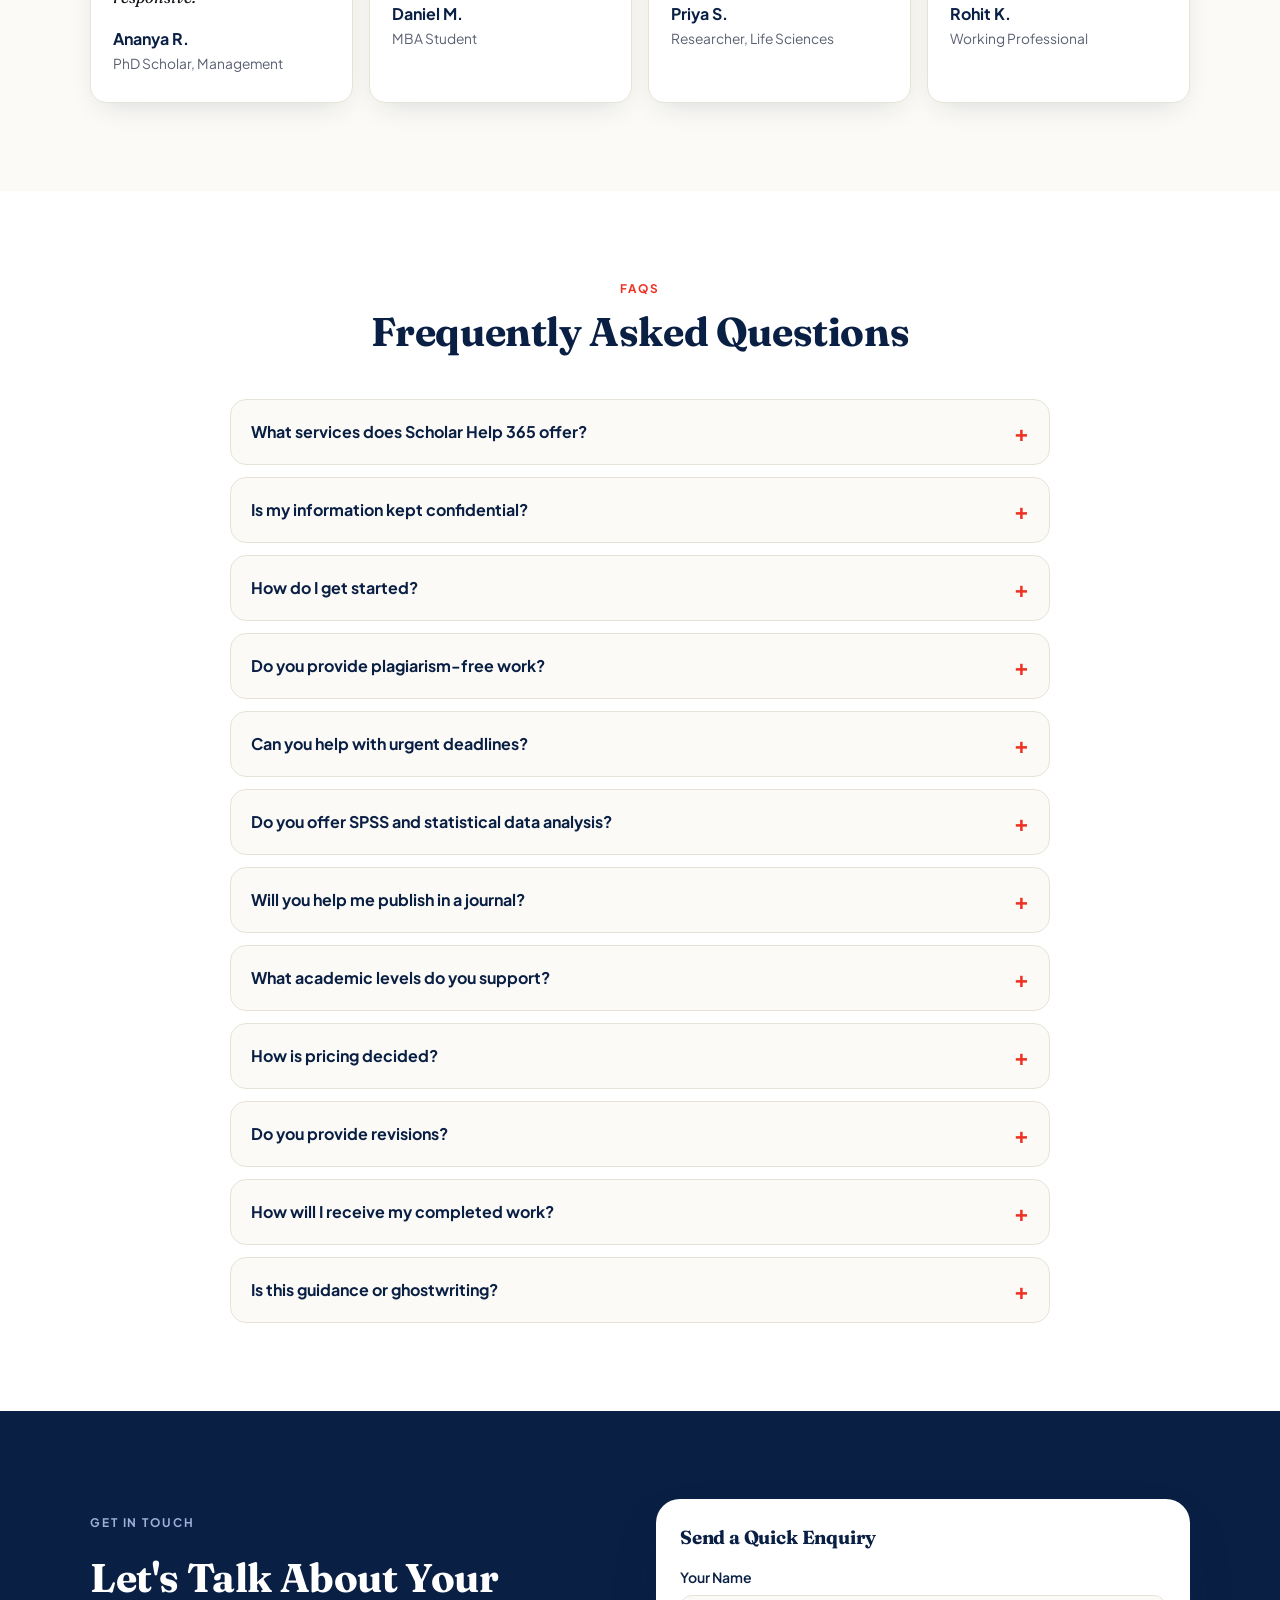
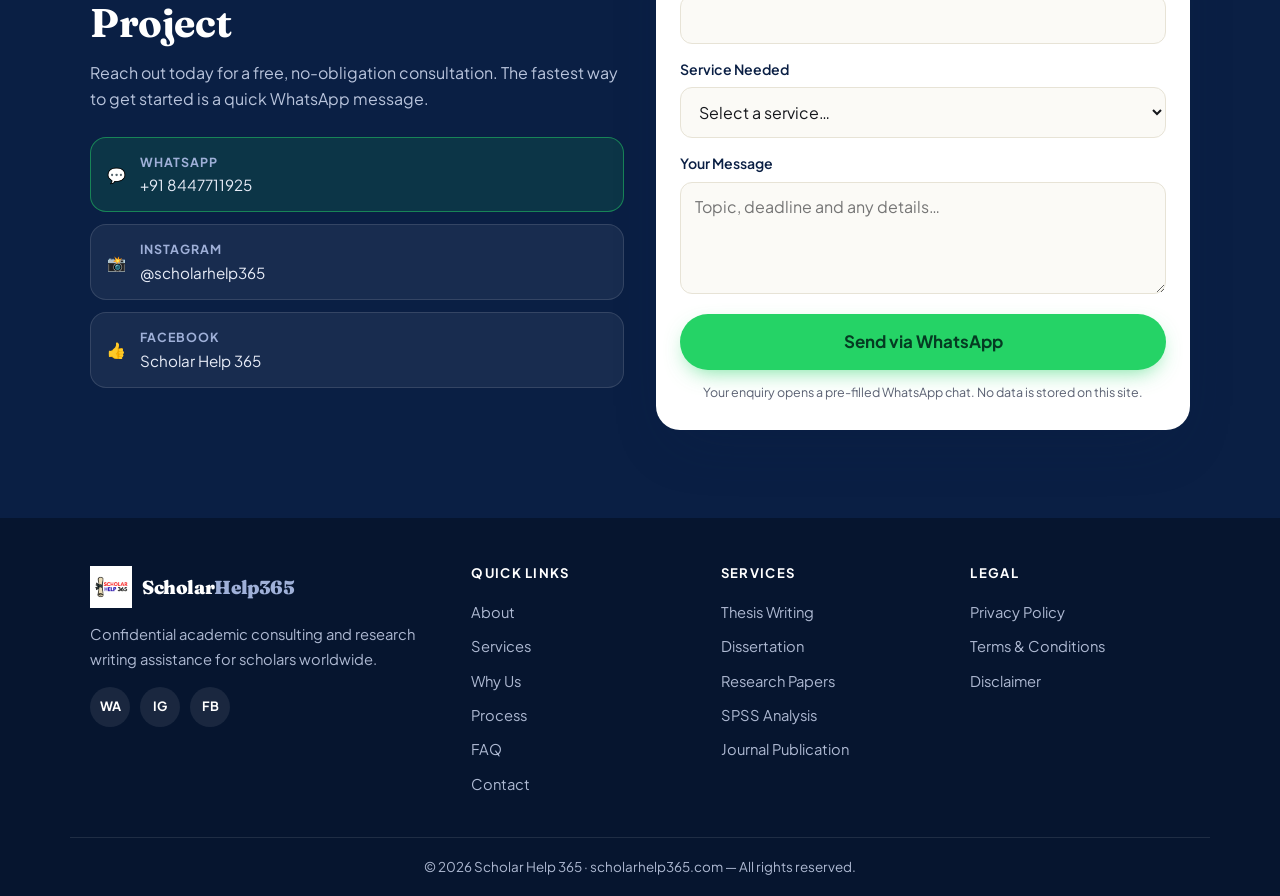
==== commit de95ec9a: "Update index.html" ====
--- a/index.html
+++ b/index.html
@@ -111,7 +111,7 @@
   <div class="container nav-wrap">
     <a href="#top" class="brand" aria-label="Scholar Help 365 home">
       <img src="logo.png" alt="Scholar Help 365 logo" width="48" height="48" decoding="async" />
-      <span class="brand-text">Scholar<span>Help</span>365</span>
+      <span class="brand-text">Scholar<span>Help</span><span class="b-365">365</span></span>
     </a>
     <nav class="nav" id="nav" aria-label="Primary">
       <a href="#about">About</a>
@@ -314,7 +314,7 @@
 <footer class="site-footer">
   <div class="container footer-grid">
     <div class="f-brand">
-      <a href="#top" class="brand"><img src="logo.png" alt="Scholar Help 365 logo" width="44" height="44" loading="lazy" decoding="async" /><span class="brand-text light">Scholar<span>Help</span>365</span></a>
+      <a href="#top" class="brand"><img src="logo.png" alt="Scholar Help 365 logo" width="44" height="44" loading="lazy" decoding="async" /><span class="brand-text light">Scholar<span>Help</span><span class="b-365">365</span></span></a>
       <p>Confidential academic consulting and research writing assistance for scholars worldwide.</p>
       <div class="f-social">
         <a href="https://wa.me/918447711925" target="_blank" rel="noopener" aria-label="WhatsApp">WA</a>
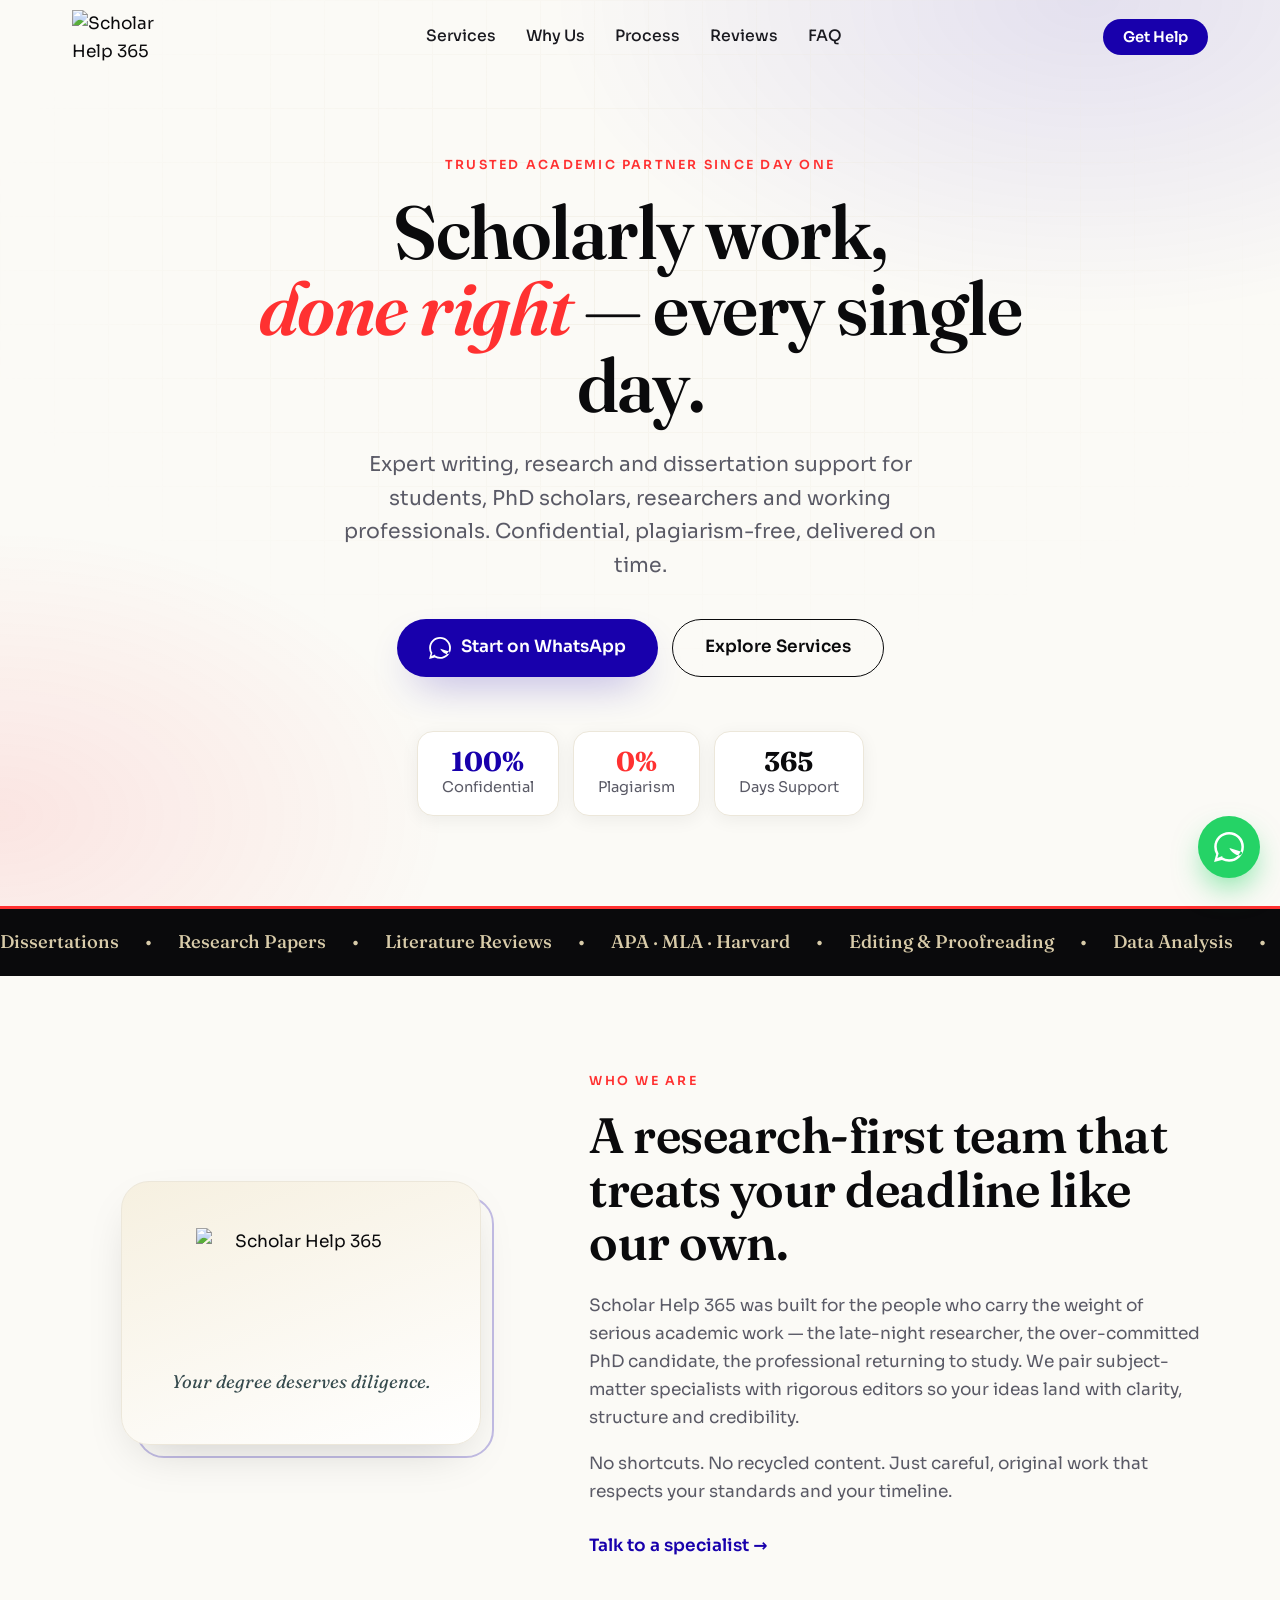
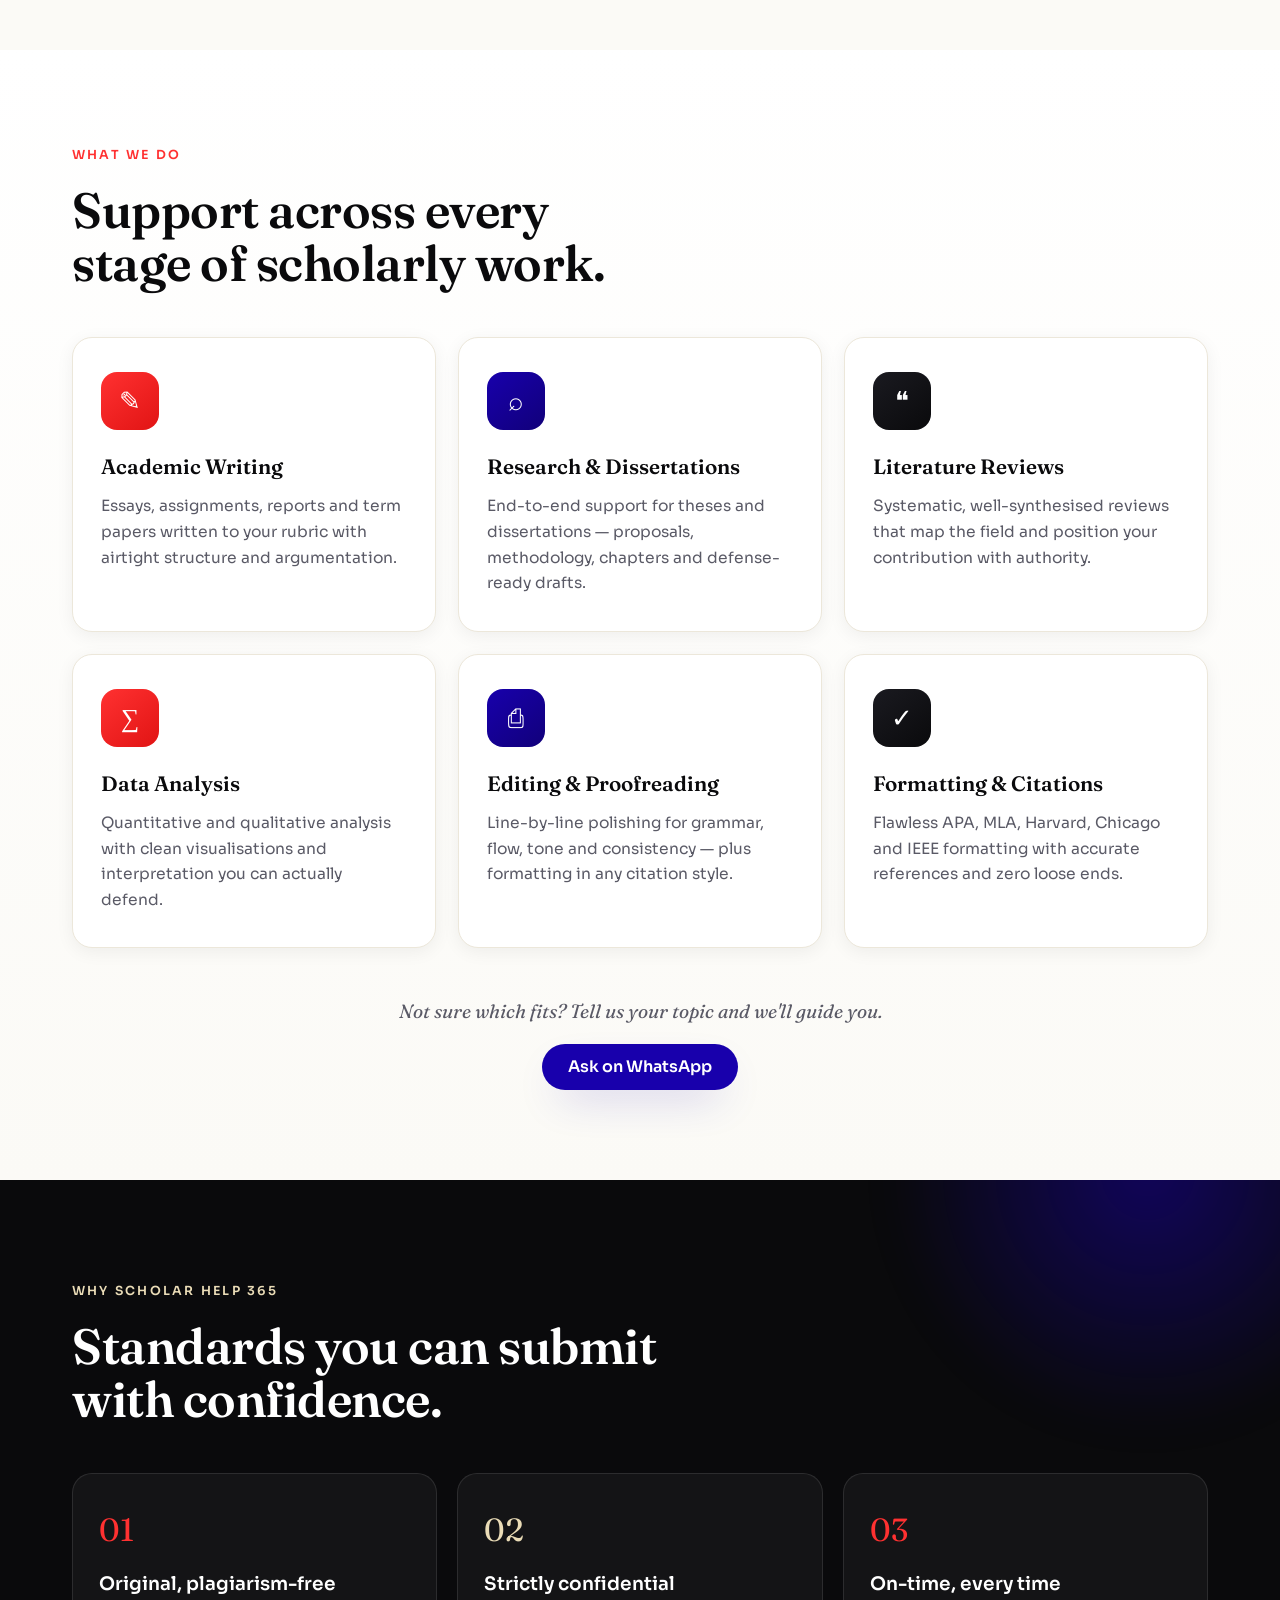
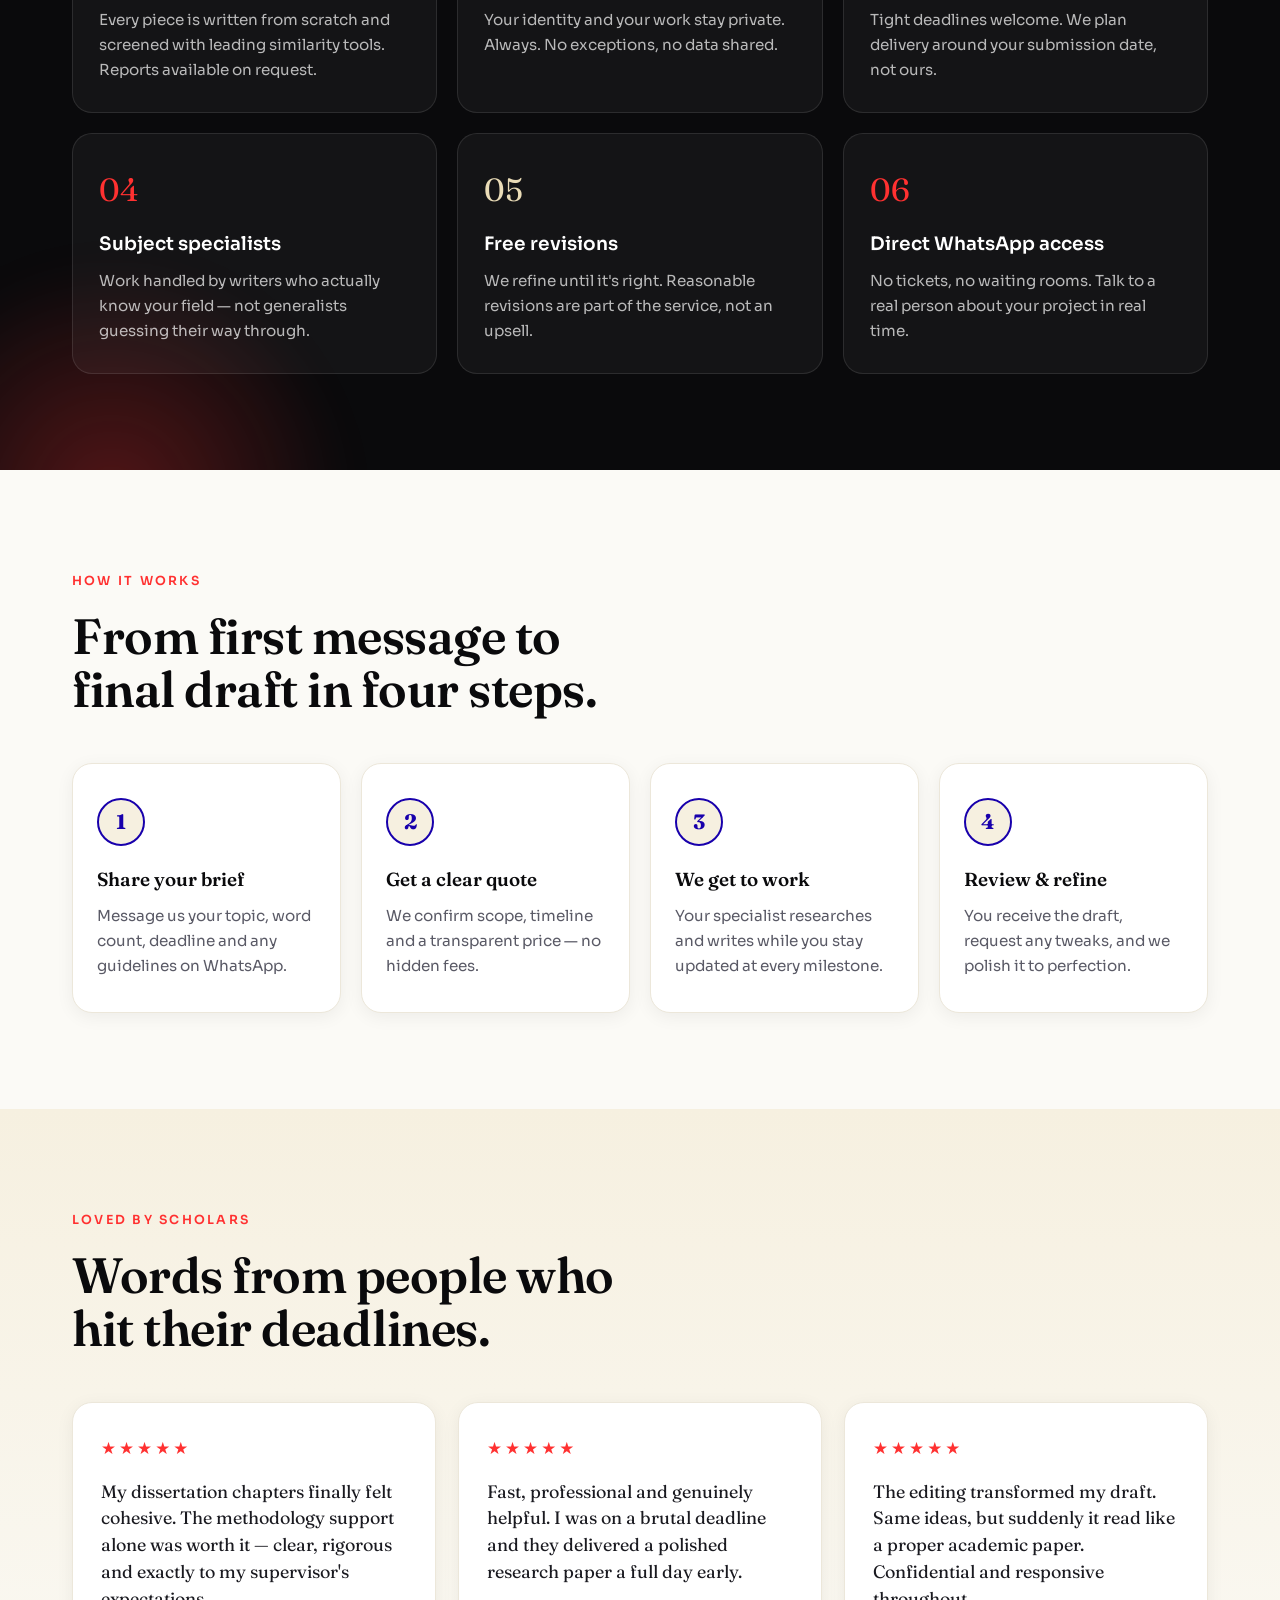
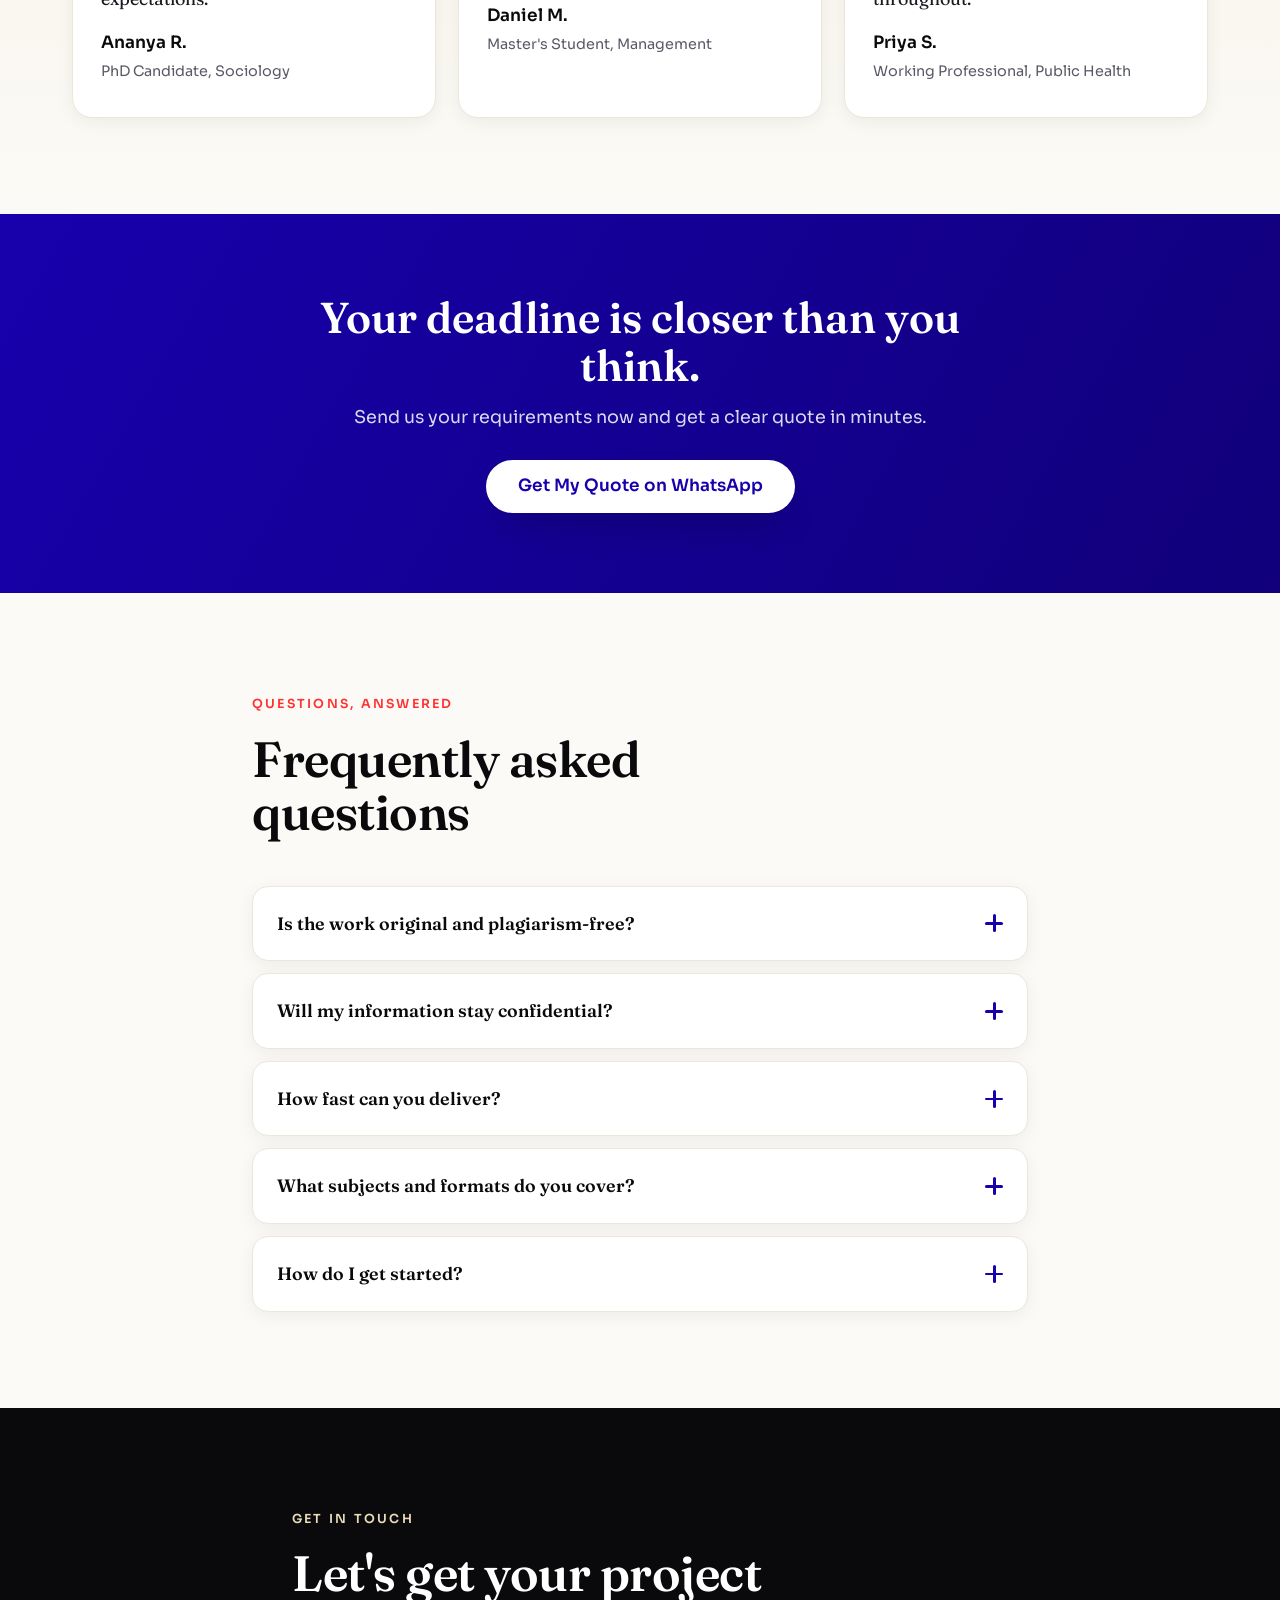
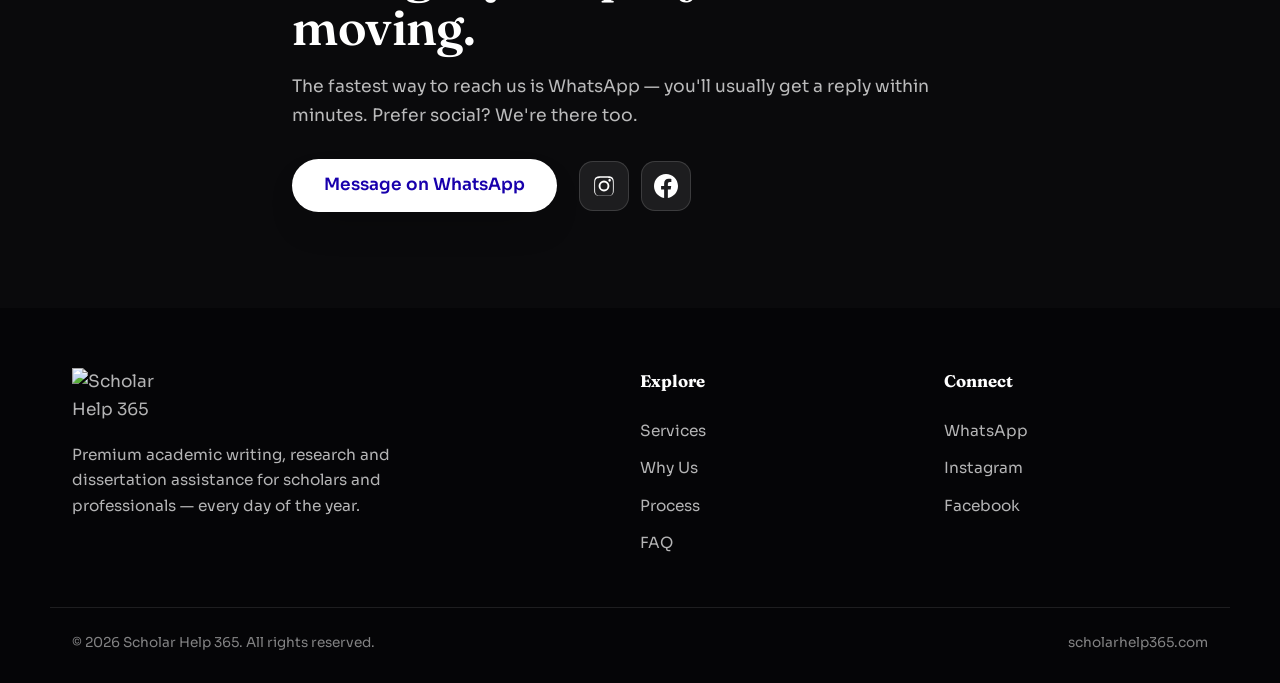
==== commit 9c5a3735: "Add files via upload" ====
--- a/index.html
+++ b/index.html
@@ -3,12 +3,11 @@
 <head>
 <meta charset="UTF-8" />
 <meta name="viewport" content="width=device-width, initial-scale=1.0" />
-<meta name="theme-color" content="#0a1f44" />
-
-<!-- Primary Meta -->
-<title>Scholar Help 365 | Thesis, Dissertation & PhD Research Writing Assistance</title>
-<meta name="description" content="Scholar Help 365 offers confidential thesis writing, dissertation assistance, research paper writing, SPSS data analysis, journal publication support & academic editing for students, PhD scholars & researchers. Chat on WhatsApp today." />
-<meta name="keywords" content="thesis writing help, dissertation assistance, research paper writing, PhD research support, SPSS data analysis, journal publication support, synopsis writing, literature review, plagiarism removal, assignment help, academic editing" />
+<meta name="theme-color" content="#1800AC" />
+
+<title>Scholar Help 365 | Academic Writing & Research Assistance for Scholars</title>
+<meta name="description" content="Scholar Help 365 provides premium academic writing, research, and dissertation assistance for students, PhD scholars, researchers, and professionals. Confidential, plagiarism-free, on-time delivery. Chat on WhatsApp." />
+<meta name="keywords" content="academic writing help, research assistance, dissertation help, PhD thesis support, assignment help, literature review, APA formatting, Scholar Help 365" />
 <meta name="author" content="Scholar Help 365" />
 <meta name="robots" content="index, follow, max-image-preview:large" />
 <link rel="canonical" href="https://scholarhelp365.com/" />
@@ -16,349 +15,347 @@
 <!-- Open Graph -->
 <meta property="og:type" content="website" />
 <meta property="og:site_name" content="Scholar Help 365" />
-<meta property="og:title" content="Scholar Help 365 | Thesis, Dissertation & PhD Research Writing Assistance" />
-<meta property="og:description" content="Confidential academic assistance for students, PhD scholars & researchers — thesis, dissertation, research papers, SPSS analysis & journal publication support." />
+<meta property="og:title" content="Scholar Help 365 | Academic Writing & Research Assistance" />
+<meta property="og:description" content="Premium academic writing, research, and dissertation support for scholars and professionals. Confidential & plagiarism-free. Chat on WhatsApp." />
 <meta property="og:url" content="https://scholarhelp365.com/" />
-<meta property="og:image" content="https://scholarhelp365.com/logo.png" />
+<meta property="og:image" content="https://scholarhelp365.com/assets/logo.png" />
 <meta property="og:locale" content="en_US" />
 
-<!-- Twitter Card -->
+<!-- Twitter -->
 <meta name="twitter:card" content="summary_large_image" />
-<meta name="twitter:title" content="Scholar Help 365 | Academic Research & Thesis Writing Assistance" />
-<meta name="twitter:description" content="Confidential thesis, dissertation, research paper & SPSS data analysis support for scholars and professionals." />
-<meta name="twitter:image" content="https://scholarhelp365.com/logo.png" />
-
-<!-- Icons -->
-<link rel="icon" type="image/png" href="logo.png" />
-<link rel="apple-touch-icon" href="logo.png" />
-
-<!-- Fonts -->
+<meta name="twitter:title" content="Scholar Help 365 | Academic Writing & Research Assistance" />
+<meta name="twitter:description" content="Premium academic writing, research, and dissertation support for scholars and professionals." />
+<meta name="twitter:image" content="https://scholarhelp365.com/assets/logo.png" />
+
+<link rel="icon" type="image/png" href="assets/logo.png" />
+<link rel="apple-touch-icon" href="assets/logo.png" />
+
 <link rel="preconnect" href="https://fonts.googleapis.com" />
 <link rel="preconnect" href="https://fonts.gstatic.com" crossorigin />
-<link href="https://fonts.googleapis.com/css2?family=Fraunces:opsz,wght@9..144,400;9..144,500;9..144,600;9..144,700;9..144,900&family=Plus+Jakarta+Sans:wght@400;500;600;700;800&display=swap" rel="stylesheet" />
+<link href="https://fonts.googleapis.com/css2?family=Fraunces:opsz,wght@9..144,400;9..144,500;9..144,600;9..144,700;9..144,900&family=Sora:wght@300;400;500;600;700&display=swap" rel="stylesheet" />
 
 <link rel="stylesheet" href="styles.css" />
 
-<!-- Schema: Organization -->
+<!-- Organization + Website Schema -->
 <script type="application/ld+json">
 {
   "@context": "https://schema.org",
   "@type": "ProfessionalService",
   "name": "Scholar Help 365",
-  "image": "https://scholarhelp365.com/logo.png",
+  "image": "https://scholarhelp365.com/assets/logo.png",
   "url": "https://scholarhelp365.com/",
-  "telephone": "+91-8447711925",
-  "description": "Academic consulting and research writing assistance including thesis, dissertation, research papers, SPSS data analysis and journal publication support.",
+  "telephone": "+918447711925",
+  "description": "Academic writing, research, and dissertation assistance for students, PhD scholars, researchers, and working professionals.",
+  "areaServed": "Worldwide",
   "priceRange": "$$",
-  "areaServed": "Worldwide",
   "sameAs": [
     "https://www.instagram.com/scholarhelp365/",
     "https://www.facebook.com/share/1EtbmL9gWt/"
-  ]
+  ],
+  "contactPoint": {
+    "@type": "ContactPoint",
+    "telephone": "+918447711925",
+    "contactType": "customer service",
+    "availableLanguage": ["English", "Hindi"]
+  }
 }
 </script>
-
-<!-- Schema: Services -->
 <script type="application/ld+json">
 {
   "@context": "https://schema.org",
-  "@type": "Service",
-  "serviceType": "Academic Research & Writing Assistance",
-  "provider": { "@type": "Organization", "name": "Scholar Help 365" },
-  "hasOfferCatalog": {
-    "@type": "OfferCatalog",
-    "name": "Academic Services",
-    "itemListElement": [
-      {"@type":"Offer","itemOffered":{"@type":"Service","name":"Thesis Writing Assistance"}},
-      {"@type":"Offer","itemOffered":{"@type":"Service","name":"Dissertation Assistance"}},
-      {"@type":"Offer","itemOffered":{"@type":"Service","name":"Research Paper Writing"}},
-      {"@type":"Offer","itemOffered":{"@type":"Service","name":"Journal Publication Support"}},
-      {"@type":"Offer","itemOffered":{"@type":"Service","name":"SPSS Data Analysis"}},
-      {"@type":"Offer","itemOffered":{"@type":"Service","name":"Plagiarism Checking & Removal"}}
-    ]
-  }
+  "@type": "WebSite",
+  "name": "Scholar Help 365",
+  "url": "https://scholarhelp365.com/"
 }
 </script>
-
-<!-- Schema: FAQ -->
 <script type="application/ld+json">
 {
   "@context": "https://schema.org",
   "@type": "FAQPage",
   "mainEntity": [
-    {"@type":"Question","name":"What services does Scholar Help 365 offer?","acceptedAnswer":{"@type":"Answer","text":"We provide thesis and dissertation assistance, research paper writing, journal publication support, synopsis and proposal writing, literature reviews, SPSS and statistical analysis, plagiarism removal, assignment and case study help, presentation preparation, and academic editing and proofreading."}},
-    {"@type":"Question","name":"Is my information kept confidential?","acceptedAnswer":{"@type":"Answer","text":"Yes. Complete confidentiality is central to our service. Your identity, documents and project details are never shared with any third party."}},
-    {"@type":"Question","name":"How do I get started?","acceptedAnswer":{"@type":"Answer","text":"Simply message us on WhatsApp with your requirement. We review it, send you a clear quotation, and begin work once you confirm."}},
-    {"@type":"Question","name":"Do you provide plagiarism-free work?","acceptedAnswer":{"@type":"Answer","text":"Yes. Every deliverable goes through plagiarism checking and we provide originality reports on request."}},
-    {"@type":"Question","name":"Can you help with urgent deadlines?","acceptedAnswer":{"@type":"Answer","text":"Yes, we accommodate urgent timelines wherever feasible. Share your deadline on WhatsApp and we will confirm what is achievable."}},
-    {"@type":"Question","name":"Do you offer SPSS and statistical data analysis?","acceptedAnswer":{"@type":"Answer","text":"Yes. We handle SPSS, regression, ANOVA and other statistical analyses, complete with interpretation of results."}},
-    {"@type":"Question","name":"Will you help me publish in a journal?","acceptedAnswer":{"@type":"Answer","text":"Yes. We assist with manuscript preparation, formatting to journal guidelines, and submission support for reputable journals."}},
-    {"@type":"Question","name":"What academic levels do you support?","acceptedAnswer":{"@type":"Answer","text":"We support undergraduate, postgraduate, MBA, PhD scholars, researchers and working professionals."}},
-    {"@type":"Question","name":"How is pricing decided?","acceptedAnswer":{"@type":"Answer","text":"Pricing depends on the scope, complexity and deadline of your project. You receive a transparent quotation before any work begins."}},
-    {"@type":"Question","name":"Do you provide revisions?","acceptedAnswer":{"@type":"Answer","text":"Yes. We offer revisions to ensure the final work meets your requirements and expectations."}},
-    {"@type":"Question","name":"How will I receive my completed work?","acceptedAnswer":{"@type":"Answer","text":"Completed work is delivered directly to you on WhatsApp or email in your preferred format, along with continued support."}},
-    {"@type":"Question","name":"Is the support guidance or ghostwriting?","acceptedAnswer":{"@type":"Answer","text":"We provide academic assistance, guidance, and reference material intended to support your own learning and research."}}
+    {"@type":"Question","name":"Is the work original and plagiarism-free?","acceptedAnswer":{"@type":"Answer","text":"Yes. Every deliverable is written from scratch and checked with industry-standard plagiarism tools. We provide a similarity report on request."}},
+    {"@type":"Question","name":"Will my information stay confidential?","acceptedAnswer":{"@type":"Answer","text":"Absolutely. All communication and project details are kept strictly private. We never share your identity or work with anyone."}},
+    {"@type":"Question","name":"How fast can you deliver?","acceptedAnswer":{"@type":"Answer","text":"Timelines depend on scope, but we routinely handle urgent deadlines. Share your requirements on WhatsApp for an exact delivery estimate."}},
+    {"@type":"Question","name":"What subjects and formats do you cover?","acceptedAnswer":{"@type":"Answer","text":"We support a wide range of disciplines and citation styles including APA, MLA, Harvard, Chicago and IEEE across essays, dissertations, research papers and more."}},
+    {"@type":"Question","name":"How do I get started?","acceptedAnswer":{"@type":"Answer","text":"Message us on WhatsApp with your topic, word count and deadline. You'll get a clear quote and next steps within minutes."}}
   ]
 }
 </script>
 </head>
 <body>
 
-<a class="skip-link" href="#main">Skip to content</a>
-
-<!-- ============ HEADER ============ -->
-<header class="site-header" id="top">
-  <div class="container nav-wrap">
-    <a href="#top" class="brand" aria-label="Scholar Help 365 home">
-      <img src="logo.png" alt="Scholar Help 365 logo" width="48" height="48" decoding="async" />
-      <span class="brand-text">Scholar<span>Help</span><span class="b-365">365</span></span>
+<!-- NAV -->
+<header class="nav" id="nav">
+  <div class="container nav__inner">
+    <a href="#home" class="nav__brand" aria-label="Scholar Help 365 home">
+      <img src="assets/logo.png" alt="Scholar Help 365 logo" width="160" height="92" />
     </a>
-    <nav class="nav" id="nav" aria-label="Primary">
-      <a href="#about">About</a>
+    <nav class="nav__links" aria-label="Primary">
+      <a href="#services">Services</a>
+      <a href="#why">Why Us</a>
+      <a href="#process">Process</a>
+      <a href="#reviews">Reviews</a>
+      <a href="#faq">FAQ</a>
+    </nav>
+    <a href="https://wa.me/918447711925?text=Hi%20Scholar%20Help%20365%2C%20I%27d%20like%20academic%20assistance." class="btn btn--sm nav__cta" target="_blank" rel="noopener">Get Help</a>
+    <button class="nav__burger" id="burger" aria-label="Open menu" aria-expanded="false">
+      <span></span><span></span><span></span>
+    </button>
+  </div>
+  <div class="nav__mobile" id="navMobile">
+    <a href="#services">Services</a>
+    <a href="#why">Why Us</a>
+    <a href="#process">Process</a>
+    <a href="#reviews">Reviews</a>
+    <a href="#faq">FAQ</a>
+    <a href="https://wa.me/918447711925" class="btn" target="_blank" rel="noopener">Chat on WhatsApp</a>
+  </div>
+</header>
+
+<main>
+<!-- HERO -->
+<section class="hero" id="home">
+  <div class="hero__bg" aria-hidden="true"></div>
+  <div class="container hero__inner">
+    <span class="eyebrow reveal">Trusted academic partner since day one</span>
+    <h1 class="hero__title reveal">Scholarly work,<br><em>done right</em> — every single day.</h1>
+    <p class="hero__sub reveal">Expert writing, research and dissertation support for students, PhD scholars, researchers and working professionals. Confidential, plagiarism-free, delivered on time.</p>
+    <div class="hero__cta reveal">
+      <a href="https://wa.me/918447711925?text=Hi%20Scholar%20Help%20365%2C%20I%27d%20like%20academic%20assistance." class="btn btn--lg" target="_blank" rel="noopener">
+        <svg viewBox="0 0 24 24" width="22" height="22" fill="currentColor" aria-hidden="true"><path d="M.057 24l1.687-6.163a11.867 11.867 0 01-1.587-5.946C.16 5.335 5.495 0 12.05 0a11.82 11.82 0 018.413 3.488 11.82 11.82 0 013.48 8.413c-.003 6.557-5.338 11.892-11.893 11.892a11.9 11.9 0 01-5.688-1.448L.057 24zm6.597-3.807c1.676.995 3.276 1.591 5.392 1.592 5.448 0 9.886-4.434 9.889-9.885.002-5.462-4.415-9.89-9.881-9.892-5.452 0-9.887 4.434-9.889 9.884a9.86 9.86 0 001.523 5.26l-.999 3.648 3.965-1.607zm5.74-7.434c-.074.123.456 1.097.539 1.227.083.13 1.84 2.821 4.471 3.951.622.268 1.108.428 1.487.548.625.198 1.193.17 1.642.103.501-.075 1.543-.63 1.76-1.239.218-.609.218-1.13.153-1.24-.065-.109-.239-.173-.5-.303z"/></svg>
+        Start on WhatsApp
+      </a>
+      <a href="#services" class="btn btn--ghost btn--lg">Explore Services</a>
+    </div>
+    <ul class="hero__trust reveal">
+      <li><strong>100%</strong> Confidential</li>
+      <li><strong>0%</strong> Plagiarism</li>
+      <li><strong>365</strong> Days Support</li>
+    </ul>
+  </div>
+</section>
+
+<!-- MARQUEE -->
+<div class="marquee" aria-hidden="true">
+  <div class="marquee__track">
+    <span>Dissertations</span><span>•</span><span>Research Papers</span><span>•</span><span>Literature Reviews</span><span>•</span><span>APA · MLA · Harvard</span><span>•</span><span>Editing & Proofreading</span><span>•</span><span>Data Analysis</span><span>•</span>
+    <span>Dissertations</span><span>•</span><span>Research Papers</span><span>•</span><span>Literature Reviews</span><span>•</span><span>APA · MLA · Harvard</span><span>•</span><span>Editing & Proofreading</span><span>•</span><span>Data Analysis</span><span>•</span>
+  </div>
+</div>
+
+<!-- ABOUT -->
+<section class="about" id="about">
+  <div class="container about__grid">
+    <div class="about__media reveal">
+      <div class="about__card">
+        <img src="assets/logo-transparent.png" alt="Scholar Help 365" width="240" height="138" />
+        <p class="about__cardtag">Your degree deserves diligence.</p>
+      </div>
+    </div>
+    <div class="about__text reveal">
+      <span class="eyebrow">Who we are</span>
+      <h2 class="section-title">A research-first team that treats your deadline like our own.</h2>
+      <p>Scholar Help 365 was built for the people who carry the weight of serious academic work — the late-night researcher, the over-committed PhD candidate, the professional returning to study. We pair subject-matter specialists with rigorous editors so your ideas land with clarity, structure and credibility.</p>
+      <p>No shortcuts. No recycled content. Just careful, original work that respects your standards and your timeline.</p>
+      <a href="https://wa.me/918447711925" class="link-arrow" target="_blank" rel="noopener">Talk to a specialist →</a>
+    </div>
+  </div>
+</section>
+
+<!-- SERVICES -->
+<section class="services" id="services">
+  <div class="container">
+    <div class="section-head reveal">
+      <span class="eyebrow">What we do</span>
+      <h2 class="section-title">Support across every stage of scholarly work.</h2>
+    </div>
+    <div class="services__grid">
+      <article class="card reveal">
+        <div class="card__icon" data-c="red">✎</div>
+        <h3>Academic Writing</h3>
+        <p>Essays, assignments, reports and term papers written to your rubric with airtight structure and argumentation.</p>
+      </article>
+      <article class="card reveal">
+        <div class="card__icon" data-c="blue">⌕</div>
+        <h3>Research &amp; Dissertations</h3>
+        <p>End-to-end support for theses and dissertations — proposals, methodology, chapters and defense-ready drafts.</p>
+      </article>
+      <article class="card reveal">
+        <div class="card__icon" data-c="ink">❝</div>
+        <h3>Literature Reviews</h3>
+        <p>Systematic, well-synthesised reviews that map the field and position your contribution with authority.</p>
+      </article>
+      <article class="card reveal">
+        <div class="card__icon" data-c="red">∑</div>
+        <h3>Data Analysis</h3>
+        <p>Quantitative and qualitative analysis with clean visualisations and interpretation you can actually defend.</p>
+      </article>
+      <article class="card reveal">
+        <div class="card__icon" data-c="blue">⎙</div>
+        <h3>Editing &amp; Proofreading</h3>
+        <p>Line-by-line polishing for grammar, flow, tone and consistency — plus formatting in any citation style.</p>
+      </article>
+      <article class="card reveal">
+        <div class="card__icon" data-c="ink">✓</div>
+        <h3>Formatting &amp; Citations</h3>
+        <p>Flawless APA, MLA, Harvard, Chicago and IEEE formatting with accurate references and zero loose ends.</p>
+      </article>
+    </div>
+    <div class="services__cta reveal">
+      <p>Not sure which fits? Tell us your topic and we'll guide you.</p>
+      <a href="https://wa.me/918447711925?text=Hi%2C%20I%20need%20help%20choosing%20a%20service." class="btn" target="_blank" rel="noopener">Ask on WhatsApp</a>
+    </div>
+  </div>
+</section>
+
+<!-- WHY -->
+<section class="why" id="why">
+  <div class="container">
+    <div class="section-head reveal">
+      <span class="eyebrow eyebrow--light">Why Scholar Help 365</span>
+      <h2 class="section-title section-title--light">Standards you can submit with confidence.</h2>
+    </div>
+    <div class="why__grid">
+      <div class="why__item reveal"><span class="why__num">01</span><h3>Original, plagiarism-free</h3><p>Every piece is written from scratch and screened with leading similarity tools. Reports available on request.</p></div>
+      <div class="why__item reveal"><span class="why__num">02</span><h3>Strictly confidential</h3><p>Your identity and your work stay private. Always. No exceptions, no data shared.</p></div>
+      <div class="why__item reveal"><span class="why__num">03</span><h3>On-time, every time</h3><p>Tight deadlines welcome. We plan delivery around your submission date, not ours.</p></div>
+      <div class="why__item reveal"><span class="why__num">04</span><h3>Subject specialists</h3><p>Work handled by writers who actually know your field — not generalists guessing their way through.</p></div>
+      <div class="why__item reveal"><span class="why__num">05</span><h3>Free revisions</h3><p>We refine until it's right. Reasonable revisions are part of the service, not an upsell.</p></div>
+      <div class="why__item reveal"><span class="why__num">06</span><h3>Direct WhatsApp access</h3><p>No tickets, no waiting rooms. Talk to a real person about your project in real time.</p></div>
+    </div>
+  </div>
+</section>
+
+<!-- PROCESS -->
+<section class="process" id="process">
+  <div class="container">
+    <div class="section-head reveal">
+      <span class="eyebrow">How it works</span>
+      <h2 class="section-title">From first message to final draft in four steps.</h2>
+    </div>
+    <div class="process__steps">
+      <div class="step reveal"><span class="step__n">1</span><h3>Share your brief</h3><p>Message us your topic, word count, deadline and any guidelines on WhatsApp.</p></div>
+      <div class="step reveal"><span class="step__n">2</span><h3>Get a clear quote</h3><p>We confirm scope, timeline and a transparent price — no hidden fees.</p></div>
+      <div class="step reveal"><span class="step__n">3</span><h3>We get to work</h3><p>Your specialist researches and writes while you stay updated at every milestone.</p></div>
+      <div class="step reveal"><span class="step__n">4</span><h3>Review &amp; refine</h3><p>You receive the draft, request any tweaks, and we polish it to perfection.</p></div>
+    </div>
+  </div>
+</section>
+
+<!-- REVIEWS -->
+<section class="reviews" id="reviews">
+  <div class="container">
+    <div class="section-head reveal">
+      <span class="eyebrow">Loved by scholars</span>
+      <h2 class="section-title">Words from people who hit their deadlines.</h2>
+    </div>
+    <div class="reviews__grid">
+      <figure class="quote reveal">
+        <div class="stars">★★★★★</div>
+        <blockquote>My dissertation chapters finally felt cohesive. The methodology support alone was worth it — clear, rigorous and exactly to my supervisor's expectations.</blockquote>
+        <figcaption><strong>Ananya R.</strong><span>PhD Candidate, Sociology</span></figcaption>
+      </figure>
+      <figure class="quote reveal">
+        <div class="stars">★★★★★</div>
+        <blockquote>Fast, professional and genuinely helpful. I was on a brutal deadline and they delivered a polished research paper a full day early.</blockquote>
+        <figcaption><strong>Daniel M.</strong><span>Master's Student, Management</span></figcaption>
+      </figure>
+      <figure class="quote reveal">
+        <div class="stars">★★★★★</div>
+        <blockquote>The editing transformed my draft. Same ideas, but suddenly it read like a proper academic paper. Confidential and responsive throughout.</blockquote>
+        <figcaption><strong>Priya S.</strong><span>Working Professional, Public Health</span></figcaption>
+      </figure>
+    </div>
+  </div>
+</section>
+
+<!-- CTA BANNER -->
+<section class="ctaband">
+  <div class="container ctaband__inner reveal">
+    <h2>Your deadline is closer than you think.</h2>
+    <p>Send us your requirements now and get a clear quote in minutes.</p>
+    <a href="https://wa.me/918447711925?text=Hi%20Scholar%20Help%20365%2C%20I%27d%20like%20a%20quote." class="btn btn--lg btn--white" target="_blank" rel="noopener">Get My Quote on WhatsApp</a>
+  </div>
+</section>
+
+<!-- FAQ -->
+<section class="faq" id="faq">
+  <div class="container faq__wrap">
+    <div class="section-head reveal">
+      <span class="eyebrow">Questions, answered</span>
+      <h2 class="section-title">Frequently asked questions</h2>
+    </div>
+    <div class="faq__list">
+      <details class="reveal"><summary>Is the work original and plagiarism-free?<span class="faq__plus"></span></summary><p>Yes. Every deliverable is written from scratch and checked with industry-standard plagiarism tools. We can provide a similarity report on request.</p></details>
+      <details class="reveal"><summary>Will my information stay confidential?<span class="faq__plus"></span></summary><p>Absolutely. All communication and project details are kept strictly private. We never share your identity or your work with anyone.</p></details>
+      <details class="reveal"><summary>How fast can you deliver?<span class="faq__plus"></span></summary><p>Timelines depend on scope, but we routinely handle urgent deadlines. Share your requirements on WhatsApp for an exact delivery estimate.</p></details>
+      <details class="reveal"><summary>What subjects and formats do you cover?<span class="faq__plus"></span></summary><p>A wide range of disciplines and citation styles — APA, MLA, Harvard, Chicago and IEEE — across essays, dissertations, research papers and more.</p></details>
+      <details class="reveal"><summary>How do I get started?<span class="faq__plus"></span></summary><p>Message us on WhatsApp with your topic, word count and deadline. You'll get a clear quote and next steps within minutes.</p></details>
+    </div>
+  </div>
+</section>
+
+<!-- CONTACT -->
+<section class="contact" id="contact">
+  <div class="container contact__inner">
+    <div class="contact__text reveal">
+      <span class="eyebrow eyebrow--light">Get in touch</span>
+      <h2 class="section-title section-title--light">Let's get your project moving.</h2>
+      <p>The fastest way to reach us is WhatsApp — you'll usually get a reply within minutes. Prefer social? We're there too.</p>
+      <div class="contact__actions">
+        <a href="https://wa.me/918447711925?text=Hi%20Scholar%20Help%20365%21" class="btn btn--lg btn--white" target="_blank" rel="noopener">Message on WhatsApp</a>
+        <div class="contact__socials">
+          <a href="https://www.instagram.com/scholarhelp365/" target="_blank" rel="noopener" aria-label="Instagram">
+            <svg viewBox="0 0 24 24" width="24" height="24" fill="currentColor"><path d="M12 2.2c3.2 0 3.6 0 4.8.07 1.17.05 1.8.25 2.23.41.56.22.96.48 1.38.9.42.42.68.82.9 1.38.16.42.36 1.06.41 2.23.06 1.27.07 1.65.07 4.85s0 3.58-.07 4.85c-.05 1.17-.25 1.8-.41 2.23-.22.56-.48.96-.9 1.38-.42.42-.82.68-1.38.9-.42.16-1.06.36-2.23.41-1.27.06-1.65.07-4.85.07s-3.58 0-4.85-.07c-1.17-.05-1.8-.25-2.23-.41a3.7 3.7 0 01-1.38-.9 3.7 3.7 0 01-.9-1.38c-.16-.42-.36-1.06-.41-2.23C2.21 15.58 2.2 15.2 2.2 12s0-3.58.07-4.85c.05-1.17.25-1.8.41-2.23.22-.56.48-.96.9-1.38.42-.42.82-.68 1.38-.9.42-.16 1.06-.36 2.23-.41C8.42 2.21 8.8 2.2 12 2.2zm0 1.62c-3.15 0-3.52.01-4.76.07-.97.04-1.5.21-1.85.34-.46.18-.8.4-1.15.74-.34.35-.56.69-.74 1.15-.13.35-.3.88-.34 1.85-.06 1.24-.07 1.61-.07 4.76s.01 3.52.07 4.76c.04.97.21 1.5.34 1.85.18.46.4.8.74 1.15.35.34.69.56 1.15.74.35.13.88.3 1.85.34 1.24.06 1.61.07 4.76.07s3.52-.01 4.76-.07c.97-.04 1.5-.21 1.85-.34.46-.18.8-.4 1.15-.74.34-.35.56-.69.74-1.15.13-.35.3-.88.34-1.85.06-1.24.07-1.61.07-4.76s-.01-3.52-.07-4.76c-.04-.97-.21-1.5-.34-1.85a3.1 3.1 0 00-.74-1.15 3.1 3.1 0 00-1.15-.74c-.35-.13-.88-.3-1.85-.34-1.24-.06-1.61-.07-4.76-.07zm0 2.76a5.42 5.42 0 110 10.84 5.42 5.42 0 010-10.84zm0 8.94a3.52 3.52 0 100-7.04 3.52 3.52 0 000 7.04zm6.9-9.15a1.27 1.27 0 11-2.54 0 1.27 1.27 0 012.54 0z"/></svg>
+          </a>
+          <a href="https://www.facebook.com/share/1EtbmL9gWt/" target="_blank" rel="noopener" aria-label="Facebook">
+            <svg viewBox="0 0 24 24" width="24" height="24" fill="currentColor"><path d="M24 12.07C24 5.4 18.63 0 12 0S0 5.4 0 12.07C0 18.1 4.39 23.1 10.13 24v-8.44H7.08v-3.49h3.05V9.41c0-3.02 1.79-4.69 4.53-4.69 1.31 0 2.69.24 2.69.24v2.97h-1.52c-1.49 0-1.96.93-1.96 1.89v2.25h3.33l-.53 3.49h-2.8V24C19.61 23.1 24 18.1 24 12.07z"/></svg>
+          </a>
+        </div>
+      </div>
+    </div>
+  </div>
+</section>
+</main>
+
+<!-- FOOTER -->
+<footer class="footer">
+  <div class="container footer__inner">
+    <div class="footer__brand">
+      <img src="assets/logo-transparent.png" alt="Scholar Help 365" width="180" height="104" />
+      <p>Premium academic writing, research and dissertation assistance for scholars and professionals — every day of the year.</p>
+    </div>
+    <div class="footer__col">
+      <h4>Explore</h4>
       <a href="#services">Services</a>
       <a href="#why">Why Us</a>
       <a href="#process">Process</a>
       <a href="#faq">FAQ</a>
-      <a href="#contact">Contact</a>
-      <a class="btn btn-wa nav-cta" href="https://wa.me/918447711925?text=Hi%20Scholar%20Help%20365%2C%20I%20need%20academic%20assistance." target="_blank" rel="noopener">WhatsApp Us</a>
-    </nav>
-    <button class="hamburger" id="hamburger" aria-label="Open menu" aria-expanded="false" aria-controls="nav">
-      <span></span><span></span><span></span>
-    </button>
-  </div>
-</header>
-
-<main id="main">
-
-<!-- ============ HERO ============ -->
-<section class="hero" id="hero">
-  <div class="hero-glow" aria-hidden="true"></div>
-  <div class="container hero-inner reveal">
-    <p class="eyebrow">Trusted Academic Consulting · Since 2015</p>
-    <h1>Expert Help With Your <em>Thesis, Dissertation &amp; Research</em> — Delivered With Confidence.</h1>
-    <p class="hero-sub">Personalised, confidential academic assistance for students, PhD scholars and working professionals. From synopsis to journal publication, we guide you at every step.</p>
-    <div class="hero-cta">
-      <a class="btn btn-wa btn-lg" href="https://wa.me/918447711925?text=Hi%20Scholar%20Help%20365%2C%20I%20would%20like%20a%20free%20quote%20for%20my%20project." target="_blank" rel="noopener">
-        <svg viewBox="0 0 24 24" width="22" height="22" aria-hidden="true"><path fill="currentColor" d="M17.5 14.4c-.3-.2-1.7-.8-2-.9-.3-.1-.5-.2-.7.2-.2.3-.7.9-.9 1.1-.2.2-.3.2-.6.1-1.7-.9-2.9-1.6-4-3.5-.3-.5.3-.5.8-1.6.1-.2 0-.4 0-.5-.1-.2-.7-1.6-.9-2.2-.2-.5-.4-.5-.6-.5h-.6c-.2 0-.5.1-.8.4-.3.3-1 1-1 2.5s1.1 2.9 1.2 3.1c.2.2 2.1 3.3 5.2 4.6 2 .8 2.7.9 3.7.8.6-.1 1.7-.7 2-1.4.2-.7.2-1.2.2-1.4-.1-.1-.3-.2-.7-.4zM12 2a10 10 0 0 0-8.6 15l-1.3 4.8 5-1.3A10 10 0 1 0 12 2z"/></svg>
-        Chat on WhatsApp
-      </a>
-      <a class="btn btn-ghost btn-lg" href="#services">Explore Services</a>
-    </div>
-    <ul class="trust-row">
-      <li>✓ 100% Confidential</li>
-      <li>✓ On-Time Delivery</li>
-      <li>✓ Plagiarism-Free</li>
-      <li>✓ 24/7 Support</li>
-    </ul>
-  </div>
-</section>
-
-<!-- ============ TRUST BAR ============ -->
-<section class="trustbar" aria-label="Who we help">
-  <div class="container">
-    <p>Supporting <strong>Undergraduates · Postgraduates · MBA Students · PhD Scholars · Researchers · Working Professionals</strong></p>
-  </div>
-</section>
-
-<!-- ============ ABOUT ============ -->
-<section class="section about" id="about">
-  <div class="container about-grid reveal">
-    <div class="about-copy">
-      <p class="kicker">About Us</p>
-      <h2>Your Dedicated Partner in Academic Success</h2>
-      <p>Scholar Help 365 is an academic consulting service built around one promise — to make your research journey clearer, calmer and more achievable. We work alongside students and scholars to strengthen their thesis, dissertation, papers and analysis with expert, confidential guidance.</p>
-      <p>Our team brings subject-matter expertise across disciplines, rigorous quality standards and a genuine commitment to your timelines. Whether you are framing a synopsis or preparing a manuscript for journal publication, we provide the structured support you need to move forward with confidence.</p>
-      <a class="btn btn-dark" href="#contact">Discuss Your Project</a>
-    </div>
-    <ul class="about-cards">
-      <li><span class="ac-num">01</span><h3>Expert Guidance</h3><p>Specialists across disciplines supporting every stage of your research.</p></li>
-      <li><span class="ac-num">02</span><h3>Strict Confidentiality</h3><p>Your identity and work stay private — always.</p></li>
-      <li><span class="ac-num">03</span><h3>Quality First</h3><p>Well-researched, original and meticulously reviewed deliverables.</p></li>
-      <li><span class="ac-num">04</span><h3>Always Available</h3><p>Round-the-clock support whenever you need us.</p></li>
-    </ul>
-  </div>
-</section>
-
-<!-- ============ SERVICES ============ -->
-<section class="section services" id="services">
-  <div class="container">
-    <div class="section-head reveal">
-      <p class="kicker">Our Services</p>
-      <h2>Complete Academic Assistance, End to End</h2>
-      <p class="lead">From your first proposal to final publication — every service you need, under one trusted roof.</p>
-    </div>
-    <div class="service-grid reveal" id="serviceGrid"></div>
-    <div class="services-cta reveal">
-      <a class="btn btn-wa btn-lg" href="https://wa.me/918447711925?text=Hi%20Scholar%20Help%20365%2C%20I%27m%20interested%20in%20your%20services." target="_blank" rel="noopener">Get a Free Quote on WhatsApp</a>
-    </div>
-  </div>
-</section>
-
-<!-- ============ WHY US ============ -->
-<section class="section why" id="why">
-  <div class="container">
-    <div class="section-head reveal">
-      <p class="kicker light">Why Choose Us</p>
-      <h2>Reasons Scholars Trust Scholar Help 365</h2>
-    </div>
-    <div class="why-grid reveal">
-      <article><div class="why-ic">🔒</div><h3>Confidentiality</h3><p>Your privacy is protected end to end. Details are never disclosed to anyone.</p></article>
-      <article><div class="why-ic">⏱️</div><h3>Timely Delivery</h3><p>We respect deadlines and deliver on schedule, every single time.</p></article>
-      <article><div class="why-ic">🔬</div><h3>Research Support</h3><p>In-depth, methodical assistance grounded in credible sources.</p></article>
-      <article><div class="why-ic">✅</div><h3>Quality Assurance</h3><p>Multi-stage review for accuracy, structure and originality.</p></article>
-      <article><div class="why-ic">⭐</div><h3>Customer Satisfaction</h3><p>Revisions and dedicated support until you are fully satisfied.</p></article>
-      <article><div class="why-ic">💬</div><h3>Real Human Support</h3><p>Talk to a real expert on WhatsApp — fast, friendly and clear.</p></article>
-    </div>
-  </div>
-</section>
-
-<!-- ============ PROCESS ============ -->
-<section class="section process" id="process">
-  <div class="container">
-    <div class="section-head reveal">
-      <p class="kicker">How It Works</p>
-      <h2>Get Started in Four Simple Steps</h2>
-    </div>
-    <ol class="steps reveal">
-      <li><span class="step-n">1</span><h3>Submit Requirement</h3><p>Message us on WhatsApp with your topic, scope and deadline.</p></li>
-      <li><span class="step-n">2</span><h3>Get Quotation</h3><p>Receive a clear, transparent quote — no hidden costs.</p></li>
-      <li><span class="step-n">3</span><h3>Work Begins</h3><p>Our experts start once you confirm, with regular updates.</p></li>
-      <li><span class="step-n">4</span><h3>Delivery &amp; Support</h3><p>Receive your work on time, with revisions and ongoing support.</p></li>
-    </ol>
-  </div>
-</section>
-
-<!-- ============ STATS ============ -->
-<section class="section stats" id="stats">
-  <div class="container stat-grid reveal">
-    <div class="stat"><span class="num" data-target="5000" data-suffix="+">0</span><p>Projects Assisted</p></div>
-    <div class="stat"><span class="num" data-target="3200" data-suffix="+">0</span><p>Happy Clients</p></div>
-    <div class="stat"><span class="num" data-target="10" data-suffix="+">0</span><p>Years of Experience</p></div>
-    <div class="stat"><span class="num" data-target="24" data-suffix="/7">0</span><p>Support Availability</p></div>
-  </div>
-</section>
-
-<!-- ============ TESTIMONIALS ============ -->
-<section class="section testimonials" id="testimonials">
-  <div class="container">
-    <div class="section-head reveal">
-      <p class="kicker">Testimonials</p>
-      <h2>What Our Scholars Say</h2>
-    </div>
-    <div class="tst-grid reveal">
-      <figure class="tst"><div class="stars">★★★★★</div><blockquote>"They restructured my entire dissertation methodology and it finally made sense to my committee. Calm, professional and incredibly responsive."</blockquote><figcaption><strong>Ananya R.</strong><span>PhD Scholar, Management</span></figcaption></figure>
-      <figure class="tst"><div class="stars">★★★★★</div><blockquote>"The SPSS analysis and interpretation saved me weeks. Every result was clearly explained so I could defend it confidently."</blockquote><figcaption><strong>Daniel M.</strong><span>MBA Student</span></figcaption></figure>
-      <figure class="tst"><div class="stars">★★★★★</div><blockquote>"Got my research paper formatted and submitted to a journal smoothly. The publication support was genuinely expert-level."</blockquote><figcaption><strong>Priya S.</strong><span>Researcher, Life Sciences</span></figcaption></figure>
-      <figure class="tst"><div class="stars">★★★★★</div><blockquote>"On time, confidential and high quality. They handled my literature review beautifully while I focused on my job."</blockquote><figcaption><strong>Rohit K.</strong><span>Working Professional</span></figcaption></figure>
-    </div>
-  </div>
-</section>
-
-<!-- ============ FAQ ============ -->
-<section class="section faq" id="faq">
-  <div class="container">
-    <div class="section-head reveal">
-      <p class="kicker">FAQs</p>
-      <h2>Frequently Asked Questions</h2>
-    </div>
-    <div class="faq-list reveal" id="faqList"></div>
-  </div>
-</section>
-
-<!-- ============ CONTACT ============ -->
-<section class="section contact" id="contact">
-  <div class="container contact-grid reveal">
-    <div class="contact-info">
-      <p class="kicker light">Get In Touch</p>
-      <h2>Let's Talk About Your Project</h2>
-      <p>Reach out today for a free, no-obligation consultation. The fastest way to get started is a quick WhatsApp message.</p>
-      <div class="contact-links">
-        <a class="cl cl-wa" href="https://wa.me/918447711925?text=Hi%20Scholar%20Help%20365%2C%20I%27d%20like%20to%20discuss%20my%20project." target="_blank" rel="noopener">
-          <span class="cl-ic">💬</span><span><strong>WhatsApp</strong>+91 8447711925</span>
-        </a>
-        <a class="cl" href="https://www.instagram.com/scholarhelp365/" target="_blank" rel="noopener">
-          <span class="cl-ic">📸</span><span><strong>Instagram</strong>@scholarhelp365</span>
-        </a>
-        <a class="cl" href="https://www.facebook.com/share/1EtbmL9gWt/" target="_blank" rel="noopener">
-          <span class="cl-ic">👍</span><span><strong>Facebook</strong>Scholar Help 365</span>
-        </a>
-      </div>
-    </div>
-    <form class="contact-form" id="contactForm" novalidate>
-      <h3>Send a Quick Enquiry</h3>
-      <label>Your Name<input type="text" name="name" id="cf-name" required autocomplete="name" /></label>
-      <label>Service Needed
-        <select name="service" id="cf-service" required>
-          <option value="">Select a service…</option>
-          <option>Thesis Writing Assistance</option>
-          <option>Dissertation Assistance</option>
-          <option>Research Paper Writing</option>
-          <option>Journal Publication Support</option>
-          <option>SPSS / Statistical Analysis</option>
-          <option>Plagiarism Checking &amp; Removal</option>
-          <option>Assignment / Case Study</option>
-          <option>Editing &amp; Proofreading</option>
-          <option>Other</option>
-        </select>
-      </label>
-      <label>Your Message<textarea name="message" id="cf-msg" rows="4" placeholder="Topic, deadline and any details…" required></textarea></label>
-      <button type="submit" class="btn btn-wa btn-lg btn-block">Send via WhatsApp</button>
-      <p class="form-note">Your enquiry opens a pre-filled WhatsApp chat. No data is stored on this site.</p>
-    </form>
-  </div>
-</section>
-
-</main>
-
-<!-- ============ FOOTER ============ -->
-<footer class="site-footer">
-  <div class="container footer-grid">
-    <div class="f-brand">
-      <a href="#top" class="brand"><img src="logo.png" alt="Scholar Help 365 logo" width="44" height="44" loading="lazy" decoding="async" /><span class="brand-text light">Scholar<span>Help</span><span class="b-365">365</span></span></a>
-      <p>Confidential academic consulting and research writing assistance for scholars worldwide.</p>
-      <div class="f-social">
-        <a href="https://wa.me/918447711925" target="_blank" rel="noopener" aria-label="WhatsApp">WA</a>
-        <a href="https://www.instagram.com/scholarhelp365/" target="_blank" rel="noopener" aria-label="Instagram">IG</a>
-        <a href="https://www.facebook.com/share/1EtbmL9gWt/" target="_blank" rel="noopener" aria-label="Facebook">FB</a>
-      </div>
-    </div>
-    <div class="f-col">
-      <h4>Quick Links</h4>
-      <a href="#about">About</a><a href="#services">Services</a><a href="#why">Why Us</a><a href="#process">Process</a><a href="#faq">FAQ</a><a href="#contact">Contact</a>
-    </div>
-    <div class="f-col">
-      <h4>Services</h4>
-      <a href="#services">Thesis Writing</a><a href="#services">Dissertation</a><a href="#services">Research Papers</a><a href="#services">SPSS Analysis</a><a href="#services">Journal Publication</a>
-    </div>
-    <div class="f-col">
-      <h4>Legal</h4>
-      <a href="#" data-modal="privacy">Privacy Policy</a><a href="#" data-modal="terms">Terms &amp; Conditions</a><a href="#" data-modal="disclaimer">Disclaimer</a>
-    </div>
-  </div>
-  <div class="container f-bottom">
-    <p>© <span id="year"></span> Scholar Help 365 · scholarhelp365.com — All rights reserved.</p>
+    </div>
+    <div class="footer__col">
+      <h4>Connect</h4>
+      <a href="https://wa.me/918447711925" target="_blank" rel="noopener">WhatsApp</a>
+      <a href="https://www.instagram.com/scholarhelp365/" target="_blank" rel="noopener">Instagram</a>
+      <a href="https://www.facebook.com/share/1EtbmL9gWt/" target="_blank" rel="noopener">Facebook</a>
+    </div>
+  </div>
+  <div class="container footer__bottom">
+    <span>© <span id="year"></span> Scholar Help 365. All rights reserved.</span>
+    <span>scholarhelp365.com</span>
   </div>
 </footer>
 
-<!-- Legal Modal -->
-<div class="modal" id="modal" hidden>
-  <div class="modal-box" role="dialog" aria-modal="true" aria-labelledby="modalTitle">
-    <button class="modal-close" id="modalClose" aria-label="Close">×</button>
-    <h3 id="modalTitle"></h3>
-    <div id="modalBody"></div>
-  </div>
-</div>
-
-<!-- Sticky Mobile CTA -->
-<div class="mobile-cta">
-  <a class="btn btn-wa btn-block" href="https://wa.me/918447711925?text=Hi%20Scholar%20Help%20365%2C%20I%20need%20academic%20assistance." target="_blank" rel="noopener">💬 Chat on WhatsApp Now</a>
-</div>
-
-<!-- Floating WhatsApp -->
-<a class="wa-float" href="https://wa.me/918447711925?text=Hi%20Scholar%20Help%20365%21" target="_blank" rel="noopener" aria-label="Chat on WhatsApp">
-  <svg viewBox="0 0 24 24" width="30" height="30" aria-hidden="true"><path fill="currentColor" d="M17.5 14.4c-.3-.2-1.7-.8-2-.9-.3-.1-.5-.2-.7.2-.2.3-.7.9-.9 1.1-.2.2-.3.2-.6.1-1.7-.9-2.9-1.6-4-3.5-.3-.5.3-.5.8-1.6.1-.2 0-.4 0-.5-.1-.2-.7-1.6-.9-2.2-.2-.5-.4-.5-.6-.5h-.6c-.2 0-.5.1-.8.4-.3.3-1 1-1 2.5s1.1 2.9 1.2 3.1c.2.2 2.1 3.3 5.2 4.6 2 .8 2.7.9 3.7.8.6-.1 1.7-.7 2-1.4.2-.7.2-1.2.2-1.4-.1-.1-.3-.2-.7-.4zM12 2a10 10 0 0 0-8.6 15l-1.3 4.8 5-1.3A10 10 0 1 0 12 2z"/></svg>
+<!-- FLOATING WHATSAPP -->
+<a href="https://wa.me/918447711925?text=Hi%20Scholar%20Help%20365%21" class="wa-float" target="_blank" rel="noopener" aria-label="Chat on WhatsApp">
+  <svg viewBox="0 0 24 24" width="30" height="30" fill="currentColor" aria-hidden="true"><path d="M.057 24l1.687-6.163a11.867 11.867 0 01-1.587-5.946C.16 5.335 5.495 0 12.05 0a11.82 11.82 0 018.413 3.488 11.82 11.82 0 013.48 8.413c-.003 6.557-5.338 11.892-11.893 11.892a11.9 11.9 0 01-5.688-1.448L.057 24zm6.597-3.807c1.676.995 3.276 1.591 5.392 1.592 5.448 0 9.886-4.434 9.889-9.885.002-5.462-4.415-9.89-9.881-9.892-5.452 0-9.887 4.434-9.889 9.884a9.86 9.86 0 001.523 5.26l-.999 3.648 3.965-1.607zm5.74-7.434c-.074.123.456 1.097.539 1.227.083.13 1.84 2.821 4.471 3.951.622.268 1.108.428 1.487.548.625.198 1.193.17 1.642.103.501-.075 1.543-.63 1.76-1.239.218-.609.218-1.13.153-1.24-.065-.109-.239-.173-.5-.303z"/></svg>
 </a>
 
-<script src="script.js"></script>
+<!-- STICKY MOBILE CTA -->
+<a href="https://wa.me/918447711925?text=Hi%20Scholar%20Help%20365%2C%20I%27d%20like%20academic%20assistance." class="sticky-cta" target="_blank" rel="noopener">
+  <svg viewBox="0 0 24 24" width="22" height="22" fill="currentColor" aria-hidden="true"><path d="M.057 24l1.687-6.163a11.867 11.867 0 01-1.587-5.946C.16 5.335 5.495 0 12.05 0a11.82 11.82 0 018.413 3.488 11.82 11.82 0 013.48 8.413c-.003 6.557-5.338 11.892-11.893 11.892a11.9 11.9 0 01-5.688-1.448L.057 24zm6.597-3.807c1.676.995 3.276 1.591 5.392 1.592 5.448 0 9.886-4.434 9.889-9.885.002-5.462-4.415-9.89-9.881-9.892-5.452 0-9.887 4.434-9.889 9.884a9.86 9.86 0 001.523 5.26l-.999 3.648 3.965-1.607z"/></svg>
+  Get Help on WhatsApp
+</a>
+
+<script src="script.js" defer></script>
 </body>
 </html>
--- a/styles.css
+++ b/styles.css
@@ -1,287 +1,326 @@
-/* ============================================================
-   Scholar Help 365 — styles.css
-   Mobile-first. Palette drawn from brand logo:
-   navy #0a1f44 / red #ee3124 / cream #ece5cf / wa-green #25d366
-   ============================================================ */
-
+/* ============ TOKENS ============ */
 :root{
-  --navy:#0a1f44;
-  --navy-2:#13294f;
-  --red:#ee3124;
-  --red-dark:#c4231a;
-  --cream:#f4efe1;
-  --cream-2:#ece5cf;
-  --ink:#15171c;
-  --slate:#5a6072;
-  --line:#e7e3d6;
-  --wa:#25d366;
-  --wa-dark:#1da851;
+  --red:#FF3131;
+  --red-deep:#E11414;
+  --blue:#1800AC;
+  --blue-deep:#11007A;
+  --ink:#0A0A0C;
+  --ink-soft:#1A1A20;
+  --cream:#EADCB7;
+  --cream-soft:#F6F0E0;
+  --slate:#364B4E;
+  --paper:#FBFAF6;
   --white:#ffffff;
-  --bg:#fbfaf6;
-  --radius:16px;
-  --radius-lg:24px;
-  --shadow:0 10px 30px -12px rgba(10,31,68,.18);
-  --shadow-lg:0 24px 60px -20px rgba(10,31,68,.28);
-  --maxw:1140px;
-  --serif:"Fraunces",Georgia,serif;
-  --sans:"Plus Jakarta Sans",-apple-system,system-ui,sans-serif;
-}
-
+  --muted:#5A5A66;
+  --line:#ECE7DA;
+  --wa:#25D366;
+  --radius:20px;
+  --radius-lg:28px;
+  --shadow-sm:0 4px 18px rgba(10,10,12,.06);
+  --shadow:0 18px 50px -20px rgba(10,10,12,.22);
+  --shadow-blue:0 18px 44px -18px rgba(24,0,172,.45);
+  --maxw:1180px;
+  --ff-display:"Fraunces",Georgia,serif;
+  --ff-body:"Sora",system-ui,sans-serif;
+}
 *{margin:0;padding:0;box-sizing:border-box}
 html{scroll-behavior:smooth;-webkit-text-size-adjust:100%}
 body{
-  font-family:var(--sans);
+  font-family:var(--ff-body);
+  background:var(--paper);
   color:var(--ink);
-  background:var(--bg);
   line-height:1.65;
-  font-size:16px;
+  font-size:17px;
   overflow-x:hidden;
-}
-img{max-width:100%;display:block}
+  -webkit-font-smoothing:antialiased;
+}
+img{max-width:100%;height:auto;display:block}
 a{color:inherit;text-decoration:none}
-ul,ol{list-style:none}
-
-.container{width:100%;max-width:var(--maxw);margin:0 auto;padding:0 20px}
-.section{padding:68px 0}
-
-.skip-link{position:absolute;left:-999px;top:0;background:var(--navy);color:#fff;padding:10px 16px;z-index:9999}
-.skip-link:focus{left:8px;top:8px}
-
-/* ---------- Typography ---------- */
-h1,h2,h3,h4{font-family:var(--serif);line-height:1.12;font-weight:700;color:var(--navy);letter-spacing:-.01em}
-h1{font-size:clamp(2rem,7vw,3.4rem);font-weight:900}
-h1 em{font-style:italic;color:var(--red);font-weight:900}
-h2{font-size:clamp(1.6rem,5vw,2.5rem)}
-h3{font-size:1.18rem}
-.kicker{font-family:var(--sans);font-weight:700;text-transform:uppercase;letter-spacing:.16em;font-size:.74rem;color:var(--red);margin-bottom:12px}
-.kicker.light{color:#9fb0d8}
-.lead{color:var(--slate);font-size:1.05rem;max-width:620px;margin:14px auto 0}
-.section-head{text-align:center;max-width:680px;margin:0 auto 44px}
-
-/* ---------- Buttons ---------- */
+.container{width:100%;max-width:var(--maxw);margin:0 auto;padding:0 22px}
+em{font-style:italic}
+
+/* ============ TYPE ============ */
+.eyebrow{
+  display:inline-block;font-family:var(--ff-body);font-weight:600;
+  font-size:.78rem;letter-spacing:.18em;text-transform:uppercase;
+  color:var(--red);margin-bottom:18px;
+}
+.eyebrow--light{color:var(--cream)}
+.section-title{
+  font-family:var(--ff-display);font-weight:600;line-height:1.08;
+  font-size:clamp(1.9rem,6vw,3.1rem);letter-spacing:-.01em;
+  color:var(--ink);max-width:18ch;
+}
+.section-title--light{color:var(--white)}
+.section-head{margin-bottom:46px;max-width:760px}
+
+/* ============ BUTTONS ============ */
 .btn{
-  display:inline-flex;align-items:center;justify-content:center;gap:9px;
-  font-family:var(--sans);font-weight:700;font-size:1rem;
-  padding:14px 24px;border-radius:50px;border:2px solid transparent;
-  cursor:pointer;transition:transform .18s ease,box-shadow .18s ease,background .18s ease;
-  min-height:50px;line-height:1;text-align:center;
-}
-.btn:active{transform:scale(.97)}
-.btn-lg{padding:17px 30px;font-size:1.06rem;min-height:56px}
-.btn-block{width:100%}
-.btn-wa{background:var(--wa);color:#053b22;box-shadow:0 8px 22px -8px rgba(37,211,102,.7)}
-.btn-wa:hover{background:var(--wa-dark);color:#fff;transform:translateY(-2px)}
-.btn-ghost{background:transparent;color:var(--navy);border-color:var(--navy)}
-.btn-ghost:hover{background:var(--navy);color:#fff}
-.btn-dark{background:var(--navy);color:#fff}
-.btn-dark:hover{background:var(--navy-2);transform:translateY(-2px)}
-
-/* ---------- Header ---------- */
-.site-header{position:sticky;top:0;z-index:1000;background:rgba(251,250,246,.92);backdrop-filter:blur(10px);border-bottom:1px solid var(--line)}
-.nav-wrap{display:flex;align-items:center;justify-content:space-between;height:70px}
-.brand{display:flex;align-items:center;gap:10px}
-.brand img{width:42px;height:42px;object-fit:contain}
-.brand-text{font-family:var(--serif);font-weight:900;font-size:1.18rem;color:var(--red);letter-spacing:-.02em}
-.brand-text span{color:var(--navy)}
-.brand-text.light{color:#fff}
-.brand-text.light span{color:#9fb0d8}
-.nav{display:none;align-items:center;gap:26px}
-.nav a{font-weight:600;font-size:.95rem;color:var(--navy);transition:color .15s}
-.nav a:hover{color:var(--red)}
-.nav-cta{color:#053b22!important;padding:10px 20px;min-height:auto}
-.hamburger{display:flex;flex-direction:column;gap:5px;background:none;border:0;padding:8px;cursor:pointer}
-.hamburger span{width:26px;height:3px;background:var(--navy);border-radius:2px;transition:.25s}
-.hamburger.open span:nth-child(1){transform:translateY(8px) rotate(45deg)}
-.hamburger.open span:nth-child(2){opacity:0}
-.hamburger.open span:nth-child(3){transform:translateY(-8px) rotate(-45deg)}
-
-/* mobile nav panel */
-.nav.show{
-  display:flex;flex-direction:column;align-items:flex-start;gap:4px;
-  position:absolute;top:70px;left:0;right:0;background:var(--bg);
-  padding:14px 20px 22px;border-bottom:1px solid var(--line);box-shadow:var(--shadow);
-}
-.nav.show a{width:100%;padding:12px 4px;border-bottom:1px solid var(--line)}
-.nav.show .nav-cta{margin-top:10px;border-bottom:0;text-align:center;justify-content:center}
-
-/* ---------- Hero ---------- */
-.hero{position:relative;background:linear-gradient(180deg,#fff 0%,var(--bg) 100%);padding:54px 0 60px;overflow:hidden}
-.hero-glow{position:absolute;top:-120px;right:-120px;width:380px;height:380px;background:radial-gradient(circle,rgba(238,49,36,.14),transparent 70%);border-radius:50%;pointer-events:none}
-.hero-inner{position:relative;text-align:center;max-width:780px;margin:0 auto}
-.eyebrow{display:inline-block;background:var(--cream-2);color:var(--navy);font-weight:700;font-size:.78rem;padding:7px 16px;border-radius:50px;letter-spacing:.04em;margin-bottom:20px}
-.hero-sub{color:var(--slate);font-size:1.1rem;max-width:600px;margin:18px auto 28px}
-.hero-cta{display:flex;flex-direction:column;gap:12px;align-items:center}
-.hero-cta .btn{width:100%;max-width:340px}
-.trust-row{display:flex;flex-wrap:wrap;justify-content:center;gap:10px 22px;margin-top:30px;color:var(--navy);font-weight:600;font-size:.92rem}
-.trust-row li{white-space:nowrap}
-
-/* ---------- Trust bar ---------- */
-.trustbar{background:var(--navy);color:#dfe6f4;text-align:center;padding:18px 0}
-.trustbar p{font-size:.92rem}
-.trustbar strong{color:#fff}
-
-/* ---------- About ---------- */
-.about{background:var(--white)}
-.about-grid{display:grid;gap:36px}
-.about-copy p{color:var(--slate);margin:14px 0}
-.about-copy .btn{margin-top:10px}
-.about-cards{display:grid;grid-template-columns:1fr 1fr;gap:14px}
-.about-cards li{background:var(--bg);border:1px solid var(--line);border-radius:var(--radius);padding:20px}
-.ac-num{font-family:var(--serif);font-weight:900;color:var(--red);font-size:1.5rem}
-.about-cards h3{margin:6px 0 6px;font-size:1.05rem}
-.about-cards p{color:var(--slate);font-size:.9rem}
-
-/* ---------- Services ---------- */
-.services{background:var(--bg)}
-.service-grid{display:grid;grid-template-columns:1fr;gap:14px}
-.service-card{
+  display:inline-flex;align-items:center;justify-content:center;gap:10px;
+  background:var(--blue);color:#fff;font-weight:600;font-size:1rem;
+  padding:15px 26px;border-radius:100px;border:none;cursor:pointer;
+  transition:transform .25s ease,box-shadow .25s ease,background .25s;
+  box-shadow:var(--shadow-blue);line-height:1;
+}
+.btn:hover{transform:translateY(-3px);background:var(--blue-deep)}
+.btn:active{transform:translateY(-1px)}
+.btn--lg{padding:18px 32px;font-size:1.06rem}
+.btn--sm{padding:11px 20px;font-size:.92rem;box-shadow:none}
+.btn--ghost{background:transparent;color:var(--ink);border:1.5px solid var(--ink);box-shadow:none}
+.btn--ghost:hover{background:var(--ink);color:#fff}
+.btn--white{background:#fff;color:var(--blue);box-shadow:0 18px 40px -18px rgba(0,0,0,.45)}
+.btn--white:hover{background:var(--cream-soft)}
+.link-arrow{font-weight:600;color:var(--blue);display:inline-block;margin-top:8px;transition:gap .2s,transform .2s}
+.link-arrow:hover{transform:translateX(4px)}
+
+/* ============ NAV ============ */
+.nav{
+  position:fixed;top:0;left:0;right:0;z-index:90;
+  transition:background .3s,box-shadow .3s,backdrop-filter .3s;
+  padding:10px 0;
+}
+.nav.scrolled{background:rgba(251,250,246,.85);backdrop-filter:blur(14px);box-shadow:0 1px 0 var(--line)}
+.nav__inner{display:flex;align-items:center;justify-content:space-between;gap:18px}
+.nav__brand img{height:54px;width:auto}
+.nav__links{display:flex;gap:30px}
+.nav__links a{font-weight:500;font-size:.98rem;color:var(--ink-soft);position:relative;transition:color .2s}
+.nav__links a::after{content:"";position:absolute;left:0;bottom:-6px;height:2px;width:0;background:var(--red);transition:width .25s}
+.nav__links a:hover{color:var(--ink)}
+.nav__links a:hover::after{width:100%}
+.nav__cta{display:inline-flex}
+.nav__burger{display:none;flex-direction:column;gap:5px;background:none;border:none;cursor:pointer;padding:8px}
+.nav__burger span{width:26px;height:2.5px;background:var(--ink);border-radius:3px;transition:.3s}
+.nav__burger.open span:nth-child(1){transform:translateY(7.5px) rotate(45deg)}
+.nav__burger.open span:nth-child(2){opacity:0}
+.nav__burger.open span:nth-child(3){transform:translateY(-7.5px) rotate(-45deg)}
+.nav__mobile{
+  position:fixed;top:0;right:0;height:100dvh;width:min(82vw,330px);
+  background:var(--ink);color:#fff;z-index:95;
+  transform:translateX(100%);transition:transform .35s cubic-bezier(.6,.05,.2,1);
+  display:flex;flex-direction:column;gap:6px;padding:96px 30px 30px;
+}
+.nav__mobile.open{transform:translateX(0)}
+.nav__mobile a{font-size:1.25rem;font-family:var(--ff-display);padding:14px 0;border-bottom:1px solid rgba(255,255,255,.12)}
+.nav__mobile .btn{margin-top:20px;border-bottom:none}
+
+/* ============ HERO ============ */
+.hero{position:relative;padding:150px 0 90px;overflow:hidden}
+.hero__bg{
+  position:absolute;inset:0;z-index:-1;
+  background:
+    radial-gradient(60% 50% at 85% 0%,rgba(24,0,172,.10),transparent 70%),
+    radial-gradient(50% 45% at 0% 90%,rgba(255,49,49,.10),transparent 70%),
+    var(--paper);
+}
+.hero__bg::before{
+  content:"";position:absolute;inset:0;
+  background-image:linear-gradient(var(--line) 1px,transparent 1px),linear-gradient(90deg,var(--line) 1px,transparent 1px);
+  background-size:54px 54px;opacity:.5;
+  -webkit-mask-image:radial-gradient(70% 60% at 50% 30%,#000,transparent 75%);
+  mask-image:radial-gradient(70% 60% at 50% 30%,#000,transparent 75%);
+}
+.hero__inner{text-align:center;max-width:880px;margin:0 auto}
+.hero__title{
+  font-family:var(--ff-display);font-weight:600;
+  font-size:clamp(2.5rem,9vw,4.7rem);line-height:1.02;letter-spacing:-.02em;
+  margin-bottom:24px;
+}
+.hero__title em{color:var(--red);font-style:italic;position:relative}
+.hero__sub{font-size:clamp(1.05rem,2.4vw,1.28rem);color:var(--muted);max-width:620px;margin:0 auto 36px}
+.hero__cta{display:flex;gap:14px;justify-content:center;flex-wrap:wrap}
+.hero__trust{
+  list-style:none;display:flex;gap:14px;justify-content:center;flex-wrap:wrap;
+  margin-top:54px;
+}
+.hero__trust li{
+  background:#fff;border:1px solid var(--line);border-radius:16px;
+  padding:16px 24px;box-shadow:var(--shadow-sm);font-size:.92rem;color:var(--muted);
+}
+.hero__trust strong{display:block;font-family:var(--ff-display);font-size:1.7rem;color:var(--blue);line-height:1}
+.hero__trust li:nth-child(2) strong{color:var(--red)}
+.hero__trust li:nth-child(3) strong{color:var(--ink)}
+
+/* ============ MARQUEE ============ */
+.marquee{background:var(--ink);color:var(--cream);overflow:hidden;padding:18px 0;border-top:3px solid var(--red)}
+.marquee__track{display:flex;gap:26px;white-space:nowrap;width:max-content;animation:marq 28s linear infinite;font-family:var(--ff-display);font-size:1.15rem;font-weight:500}
+.marquee__track span{opacity:.92}
+@keyframes marq{to{transform:translateX(-50%)}}
+
+/* ============ ABOUT ============ */
+.about{padding:90px 0}
+.about__grid{display:grid;grid-template-columns:.85fr 1.15fr;gap:60px;align-items:center}
+.about__media{display:flex;justify-content:center}
+.about__card{
+  background:linear-gradient(160deg,var(--cream-soft),#fff);
+  border:1px solid var(--line);border-radius:var(--radius-lg);
+  padding:46px 34px;text-align:center;box-shadow:var(--shadow);
+  position:relative;width:100%;max-width:360px;
+}
+.about__card::after{content:"";position:absolute;inset:0;border-radius:var(--radius-lg);border:2px solid var(--blue);transform:translate(14px,14px);z-index:-1;opacity:.25}
+.about__card img{width:210px;margin:0 auto 18px}
+.about__cardtag{font-family:var(--ff-display);font-style:italic;font-size:1.15rem;color:var(--slate)}
+.about__text p{color:var(--muted);margin-bottom:18px}
+.about__text .section-title{margin-bottom:22px}
+
+/* ============ SERVICES ============ */
+.services{padding:90px 0;background:linear-gradient(180deg,#fff,var(--paper))}
+.services__grid{display:grid;grid-template-columns:repeat(3,1fr);gap:22px}
+.card{
   background:#fff;border:1px solid var(--line);border-radius:var(--radius);
-  padding:22px 20px;transition:transform .2s,box-shadow .2s,border-color .2s;
+  padding:34px 28px;box-shadow:var(--shadow-sm);
+  transition:transform .3s,box-shadow .3s,border-color .3s;
   position:relative;overflow:hidden;
 }
-.service-card::before{content:"";position:absolute;left:0;top:0;bottom:0;width:4px;background:var(--red);transform:scaleY(0);transform-origin:top;transition:transform .25s}
-.service-card:hover{transform:translateY(-4px);box-shadow:var(--shadow);border-color:transparent}
-.service-card:hover::before{transform:scaleY(1)}
-.service-card .ic{font-size:1.7rem;margin-bottom:10px;display:block}
-.service-card h3{font-size:1.08rem;margin-bottom:6px}
-.service-card p{color:var(--slate);font-size:.9rem}
-.services-cta{text-align:center;margin-top:34px}
-.services-cta .btn{max-width:380px;width:100%}
-
-/* ---------- Why ---------- */
-.why{background:var(--navy);color:#e7ecf7}
-.why h2{color:#fff}
-.why-grid{display:grid;grid-template-columns:1fr;gap:14px}
-.why article{background:rgba(255,255,255,.05);border:1px solid rgba(255,255,255,.1);border-radius:var(--radius);padding:24px 20px;transition:background .2s}
-.why article:hover{background:rgba(255,255,255,.09)}
-.why-ic{font-size:1.9rem;margin-bottom:10px}
-.why h3{color:#fff;font-size:1.12rem;margin-bottom:6px}
-.why p{color:#b9c4dc;font-size:.92rem}
-
-/* ---------- Process ---------- */
-.process{background:var(--white)}
-.steps{display:grid;grid-template-columns:1fr;gap:18px;counter-reset:s}
-.steps li{position:relative;background:var(--bg);border:1px solid var(--line);border-radius:var(--radius);padding:24px 20px 24px 24px}
-.step-n{display:flex;align-items:center;justify-content:center;width:46px;height:46px;border-radius:50%;background:var(--red);color:#fff;font-family:var(--serif);font-weight:900;font-size:1.3rem;margin-bottom:12px}
-.steps h3{margin-bottom:6px}
-.steps p{color:var(--slate);font-size:.95rem}
-
-/* ---------- Stats ---------- */
-.stats{background:linear-gradient(135deg,var(--red),var(--red-dark));color:#fff;padding:54px 0}
-.stat-grid{display:grid;grid-template-columns:1fr 1fr;gap:28px 14px;text-align:center}
-.stat .num{font-family:var(--serif);font-weight:900;font-size:clamp(2.2rem,9vw,3rem);display:block;line-height:1}
-.stat p{font-weight:600;font-size:.92rem;margin-top:6px;color:#ffe2df}
-
-/* ---------- Testimonials ---------- */
-.testimonials{background:var(--bg)}
-.tst-grid{display:grid;grid-template-columns:1fr;gap:16px}
-.tst{background:#fff;border:1px solid var(--line);border-radius:var(--radius);padding:26px 22px;box-shadow:var(--shadow)}
-.stars{color:#f5a623;letter-spacing:2px;margin-bottom:12px}
-.tst blockquote{font-family:var(--serif);font-size:1.05rem;color:var(--ink);font-style:italic;margin-bottom:16px;line-height:1.5}
-.tst figcaption{display:flex;flex-direction:column}
-.tst figcaption strong{color:var(--navy)}
-.tst figcaption span{color:var(--slate);font-size:.86rem}
-
-/* ---------- FAQ ---------- */
-.faq{background:var(--white)}
-.faq-list{max-width:820px;margin:0 auto;display:grid;gap:12px}
-.faq-item{border:1px solid var(--line);border-radius:var(--radius);background:var(--bg);overflow:hidden}
-.faq-q{width:100%;text-align:left;background:none;border:0;padding:18px 20px;font-family:var(--sans);font-weight:700;font-size:1rem;color:var(--navy);cursor:pointer;display:flex;justify-content:space-between;align-items:center;gap:14px;min-height:56px}
-.faq-q .plus{flex:0 0 auto;font-size:1.4rem;color:var(--red);transition:transform .25s}
-.faq-item.open .faq-q .plus{transform:rotate(45deg)}
-.faq-a{max-height:0;overflow:hidden;transition:max-height .3s ease;color:var(--slate)}
-.faq-a p{padding:0 20px 18px;font-size:.95rem}
-
-/* ---------- Contact ---------- */
-.contact{background:var(--navy);color:#e7ecf7}
-.contact-grid{display:grid;grid-template-columns:1fr;gap:32px}
-.contact-info h2{color:#fff}
-.contact-info>p{color:#b9c4dc;margin:14px 0 24px}
-.contact-links{display:grid;gap:12px}
-.cl{display:flex;align-items:center;gap:14px;background:rgba(255,255,255,.06);border:1px solid rgba(255,255,255,.12);border-radius:var(--radius);padding:14px 16px;transition:background .2s}
-.cl:hover{background:rgba(255,255,255,.12)}
-.cl-ic{font-size:1.4rem}
-.cl span{display:flex;flex-direction:column;font-size:.95rem}
-.cl span strong{font-size:.78rem;text-transform:uppercase;letter-spacing:.08em;color:#9fb0d8;font-weight:700}
-.cl-wa{border-color:rgba(37,211,102,.5);background:rgba(37,211,102,.12)}
-
-.contact-form{background:#fff;border-radius:var(--radius-lg);padding:28px 24px;box-shadow:var(--shadow-lg)}
-.contact-form h3{margin-bottom:18px}
-.contact-form label{display:block;font-weight:600;font-size:.88rem;color:var(--navy);margin-bottom:14px}
-.contact-form input,.contact-form select,.contact-form textarea{
-  width:100%;margin-top:6px;padding:13px 14px;border:1.5px solid var(--line);border-radius:12px;
-  font-family:var(--sans);font-size:1rem;color:var(--ink);background:var(--bg);transition:border-color .15s;
-}
-.contact-form input:focus,.contact-form select:focus,.contact-form textarea:focus{outline:none;border-color:var(--red)}
-.contact-form textarea{resize:vertical}
-.form-note{font-size:.78rem;color:var(--slate);margin-top:12px;text-align:center}
-.input-error{border-color:var(--red)!important}
-
-/* ---------- Footer ---------- */
-.site-footer{background:#06152f;color:#aeb9d2;padding:48px 0 0}
-.footer-grid{display:grid;grid-template-columns:1fr;gap:30px}
-.f-brand p{margin:14px 0 16px;font-size:.92rem;max-width:340px}
-.f-social{display:flex;gap:10px}
-.f-social a{width:40px;height:40px;display:flex;align-items:center;justify-content:center;border-radius:50%;background:rgba(255,255,255,.08);font-weight:700;font-size:.8rem;color:#fff;transition:background .2s}
-.f-social a:hover{background:var(--red)}
-.f-col h4{color:#fff;font-family:var(--sans);font-size:.82rem;text-transform:uppercase;letter-spacing:.1em;margin-bottom:14px}
-.f-col a{display:block;padding:5px 0;font-size:.92rem;color:#aeb9d2;transition:color .15s}
-.f-col a:hover{color:#fff}
-.f-bottom{border-top:1px solid rgba(255,255,255,.1);margin-top:36px;padding:18px 20px;text-align:center;font-size:.84rem}
-
-/* ---------- Modal ---------- */
-.modal{position:fixed;inset:0;background:rgba(6,21,47,.7);display:flex;align-items:center;justify-content:center;padding:20px;z-index:2000}
-.modal[hidden]{display:none}
-.modal-box{background:#fff;border-radius:var(--radius-lg);max-width:600px;width:100%;max-height:82vh;overflow-y:auto;padding:30px 26px;position:relative}
-.modal-box h3{margin-bottom:14px}
-.modal-box p{color:var(--slate);font-size:.92rem;margin-bottom:10px}
-.modal-close{position:absolute;top:14px;right:16px;background:none;border:0;font-size:2rem;line-height:1;color:var(--slate);cursor:pointer}
-
-/* ---------- Floating WhatsApp + Mobile CTA ---------- */
+.card::before{content:"";position:absolute;top:0;left:0;height:4px;width:0;background:var(--red);transition:width .35s}
+.card:hover{transform:translateY(-6px);box-shadow:var(--shadow);border-color:transparent}
+.card:hover::before{width:100%}
+.card__icon{
+  width:58px;height:58px;border-radius:16px;display:grid;place-items:center;
+  font-size:1.6rem;margin-bottom:20px;color:#fff;font-family:var(--ff-display);
+}
+.card__icon[data-c="red"]{background:linear-gradient(140deg,var(--red),var(--red-deep))}
+.card__icon[data-c="blue"]{background:linear-gradient(140deg,var(--blue),var(--blue-deep))}
+.card__icon[data-c="ink"]{background:linear-gradient(140deg,var(--ink-soft),var(--ink))}
+.card h3{font-family:var(--ff-display);font-weight:600;font-size:1.3rem;margin-bottom:10px}
+.card p{color:var(--muted);font-size:.97rem}
+.services__cta{text-align:center;margin-top:48px;display:flex;flex-direction:column;align-items:center;gap:16px}
+.services__cta p{color:var(--muted);font-family:var(--ff-display);font-size:1.2rem;font-style:italic}
+
+/* ============ WHY ============ */
+.why{padding:96px 0;background:var(--ink);color:#fff;position:relative;overflow:hidden}
+.why::before{content:"";position:absolute;top:-30%;right:-10%;width:520px;height:520px;border-radius:50%;background:radial-gradient(circle,rgba(24,0,172,.5),transparent 70%);filter:blur(20px)}
+.why::after{content:"";position:absolute;bottom:-30%;left:-10%;width:480px;height:480px;border-radius:50%;background:radial-gradient(circle,rgba(255,49,49,.3),transparent 70%);filter:blur(20px)}
+.why .container{position:relative;z-index:1}
+.why__grid{display:grid;grid-template-columns:repeat(3,1fr);gap:20px}
+.why__item{
+  background:rgba(255,255,255,.045);border:1px solid rgba(255,255,255,.1);
+  border-radius:var(--radius);padding:30px 26px;transition:background .3s,transform .3s;
+}
+.why__item:hover{background:rgba(255,255,255,.08);transform:translateY(-4px)}
+.why__num{font-family:var(--ff-display);font-size:2rem;color:var(--red);display:block;margin-bottom:12px}
+.why__item:nth-child(3n+2) .why__num{color:var(--cream)}
+.why__item h3{font-size:1.16rem;margin-bottom:8px;font-weight:600}
+.why__item p{color:rgba(255,255,255,.7);font-size:.95rem}
+
+/* ============ PROCESS ============ */
+.process{padding:96px 0}
+.process__steps{display:grid;grid-template-columns:repeat(4,1fr);gap:20px;counter-reset:s}
+.step{position:relative;padding:34px 24px;background:#fff;border:1px solid var(--line);border-radius:var(--radius);box-shadow:var(--shadow-sm);transition:transform .3s}
+.step:hover{transform:translateY(-5px)}
+.step__n{
+  width:48px;height:48px;border-radius:50%;background:var(--cream-soft);color:var(--blue);
+  font-family:var(--ff-display);font-weight:700;font-size:1.3rem;
+  display:grid;place-items:center;margin-bottom:18px;border:2px solid var(--blue);
+}
+.step h3{font-family:var(--ff-display);font-weight:600;font-size:1.18rem;margin-bottom:8px}
+.step p{color:var(--muted);font-size:.95rem}
+
+/* ============ REVIEWS ============ */
+.reviews{padding:96px 0;background:linear-gradient(180deg,var(--cream-soft),var(--paper))}
+.reviews__grid{display:grid;grid-template-columns:repeat(3,1fr);gap:22px}
+.quote{background:#fff;border:1px solid var(--line);border-radius:var(--radius);padding:32px 28px;box-shadow:var(--shadow-sm);display:flex;flex-direction:column;gap:16px}
+.stars{color:var(--red);letter-spacing:3px;font-size:1.05rem}
+.quote blockquote{font-family:var(--ff-display);font-size:1.12rem;line-height:1.5;color:var(--ink-soft)}
+.quote figcaption strong{display:block;font-weight:600}
+.quote figcaption span{color:var(--muted);font-size:.9rem}
+
+/* ============ CTA BAND ============ */
+.ctaband{padding:80px 0;background:linear-gradient(120deg,var(--blue),var(--blue-deep))}
+.ctaband__inner{text-align:center;max-width:720px;margin:0 auto;color:#fff}
+.ctaband h2{font-family:var(--ff-display);font-weight:600;font-size:clamp(1.8rem,5vw,2.7rem);line-height:1.1;margin-bottom:14px}
+.ctaband p{color:rgba(255,255,255,.85);font-size:1.1rem;margin-bottom:28px}
+
+/* ============ FAQ ============ */
+.faq{padding:96px 0}
+.faq__wrap{max-width:820px;margin:0 auto}
+.faq__list{display:flex;flex-direction:column;gap:12px}
+.faq details{
+  background:#fff;border:1px solid var(--line);border-radius:16px;
+  padding:0 24px;box-shadow:var(--shadow-sm);overflow:hidden;transition:border-color .25s;
+}
+.faq details[open]{border-color:var(--blue)}
+.faq summary{
+  list-style:none;cursor:pointer;font-family:var(--ff-display);font-weight:600;
+  font-size:1.12rem;padding:22px 0;display:flex;align-items:center;justify-content:space-between;gap:16px;
+}
+.faq summary::-webkit-details-marker{display:none}
+.faq__plus{position:relative;width:18px;height:18px;flex-shrink:0}
+.faq__plus::before,.faq__plus::after{content:"";position:absolute;background:var(--blue);border-radius:2px;transition:transform .3s}
+.faq__plus::before{top:8px;left:0;width:18px;height:2.5px}
+.faq__plus::after{left:8px;top:0;width:2.5px;height:18px}
+.faq details[open] .faq__plus::after{transform:rotate(90deg);opacity:0}
+.faq details p{padding:0 0 24px;color:var(--muted);font-size:1rem}
+
+/* ============ CONTACT ============ */
+.contact{padding:96px 0;background:var(--ink);color:#fff}
+.contact__inner{max-width:740px}
+.contact__text p{color:rgba(255,255,255,.72);margin:18px 0 30px;font-size:1.08rem}
+.contact__actions{display:flex;align-items:center;gap:22px;flex-wrap:wrap}
+.contact__socials{display:flex;gap:12px}
+.contact__socials a{
+  width:50px;height:50px;border-radius:14px;display:grid;place-items:center;
+  background:rgba(255,255,255,.08);border:1px solid rgba(255,255,255,.14);color:#fff;
+  transition:background .25s,transform .25s;
+}
+.contact__socials a:hover{background:var(--red);transform:translateY(-3px)}
+
+/* ============ FOOTER ============ */
+.footer{background:#050507;color:rgba(255,255,255,.7);padding:60px 0 28px}
+.footer__inner{display:grid;grid-template-columns:2fr 1fr 1fr;gap:40px}
+.footer__brand img{height:58px;width:auto;margin-bottom:16px}
+.footer__brand p{font-size:.96rem;max-width:340px}
+.footer__col h4{color:#fff;font-family:var(--ff-display);font-size:1.05rem;margin-bottom:16px}
+.footer__col a{display:block;padding:6px 0;font-size:.96rem;transition:color .2s}
+.footer__col a:hover{color:var(--red)}
+.footer__bottom{display:flex;justify-content:space-between;flex-wrap:wrap;gap:10px;margin-top:46px;padding-top:24px;border-top:1px solid rgba(255,255,255,.1);font-size:.85rem;color:rgba(255,255,255,.5)}
+
+/* ============ FLOATING / STICKY ============ */
 .wa-float{
-  position:fixed;bottom:84px;right:16px;z-index:1500;
-  width:58px;height:58px;border-radius:50%;background:var(--wa);color:#053b22;
-  display:flex;align-items:center;justify-content:center;
-  box-shadow:0 10px 26px -6px rgba(37,211,102,.75);animation:pulse 2.4s infinite;
-}
-@keyframes pulse{0%{box-shadow:0 0 0 0 rgba(37,211,102,.5)}70%{box-shadow:0 0 0 16px rgba(37,211,102,0)}100%{box-shadow:0 0 0 0 rgba(37,211,102,0)}}
-.mobile-cta{position:fixed;bottom:0;left:0;right:0;z-index:1400;padding:10px 14px;background:rgba(251,250,246,.96);backdrop-filter:blur(8px);border-top:1px solid var(--line)}
-.mobile-cta .btn{min-height:52px}
-
-/* ---------- Reveal animation ---------- */
-.reveal{opacity:0;transform:translateY(26px);transition:opacity .7s ease,transform .7s ease}
+  position:fixed;right:20px;bottom:22px;z-index:80;
+  width:62px;height:62px;border-radius:50%;background:var(--wa);color:#fff;
+  display:grid;place-items:center;box-shadow:0 14px 30px -6px rgba(37,211,102,.6);
+  animation:pulse 2.4s infinite;transition:transform .25s;
+}
+.wa-float:hover{transform:scale(1.08)}
+@keyframes pulse{0%{box-shadow:0 0 0 0 rgba(37,211,102,.5),0 14px 30px -6px rgba(37,211,102,.6)}70%{box-shadow:0 0 0 16px rgba(37,211,102,0),0 14px 30px -6px rgba(37,211,102,.6)}100%{box-shadow:0 0 0 0 rgba(37,211,102,0),0 14px 30px -6px rgba(37,211,102,.6)}}
+.sticky-cta{display:none}
+
+/* ============ REVEAL ANIM ============ */
+.reveal{opacity:0;transform:translateY(26px);transition:opacity .7s cubic-bezier(.2,.6,.2,1),transform .7s cubic-bezier(.2,.6,.2,1)}
 .reveal.in{opacity:1;transform:none}
 
-/* ============================================================
-   RESPONSIVE — scale up from mobile
-   ============================================================ */
-@media(min-width:640px){
-  .service-grid{grid-template-columns:1fr 1fr}
-  .why-grid{grid-template-columns:1fr 1fr}
-  .steps{grid-template-columns:1fr 1fr}
-  .tst-grid{grid-template-columns:1fr 1fr}
-  .hero-cta{flex-direction:row;justify-content:center}
-  .hero-cta .btn{width:auto}
-}
-@media(min-width:860px){
-  .section{padding:88px 0}
-  .nav{display:flex}
-  .hamburger{display:none}
-  .about-grid{grid-template-columns:1.05fr .95fr;align-items:center}
-  .service-grid{grid-template-columns:1fr 1fr 1fr}
-  .why-grid{grid-template-columns:1fr 1fr 1fr}
-  .steps{grid-template-columns:repeat(4,1fr)}
-  .stat-grid{grid-template-columns:repeat(4,1fr)}
-  .contact-grid{grid-template-columns:1fr 1fr;align-items:start}
-  .footer-grid{grid-template-columns:1.6fr 1fr 1fr 1fr}
-  .mobile-cta{display:none}
-  .wa-float{bottom:26px;right:26px}
-}
-@media(min-width:1024px){
-  .tst-grid{grid-template-columns:repeat(4,1fr)}
+/* ============ RESPONSIVE ============ */
+@media(max-width:960px){
+  .about__grid{grid-template-columns:1fr;gap:40px}
+  .services__grid,.why__grid,.reviews__grid{grid-template-columns:repeat(2,1fr)}
+  .process__steps{grid-template-columns:repeat(2,1fr)}
+  .footer__inner{grid-template-columns:1fr 1fr;gap:30px}
+}
+@media(max-width:760px){
+  body{font-size:16px}
+  .nav__links,.nav__cta{display:none}
+  .nav__burger{display:flex}
+  .nav__brand img{height:46px}
+  .hero{padding:120px 0 70px}
+  .section-head{margin-bottom:34px}
+  .services__grid,.why__grid,.reviews__grid,.process__steps,.footer__inner{grid-template-columns:1fr}
+  .footer__brand{grid-column:auto}
+  .wa-float{bottom:84px;width:56px;height:56px}
+  .sticky-cta{
+    display:flex;align-items:center;justify-content:center;gap:10px;
+    position:fixed;left:0;right:0;bottom:0;z-index:79;
+    background:var(--wa);color:#fff;font-weight:600;font-size:1.02rem;
+    padding:16px;box-shadow:0 -6px 24px rgba(0,0,0,.16);
+  }
+  .contact__actions{flex-direction:column;align-items:flex-start}
+  .about__card{padding:36px 26px}
+  .hero__trust{gap:10px}
+  .hero__trust li{padding:13px 18px;flex:1;min-width:96px}
+}
+@media(max-width:380px){
+  .hero__cta .btn{width:100%}
 }
 @media(prefers-reduced-motion:reduce){
-  *{animation:none!important;transition:none!important}
+  *{animation:none!important;scroll-behavior:auto}
   .reveal{opacity:1;transform:none}
-  html{scroll-behavior:auto}
-}
+}
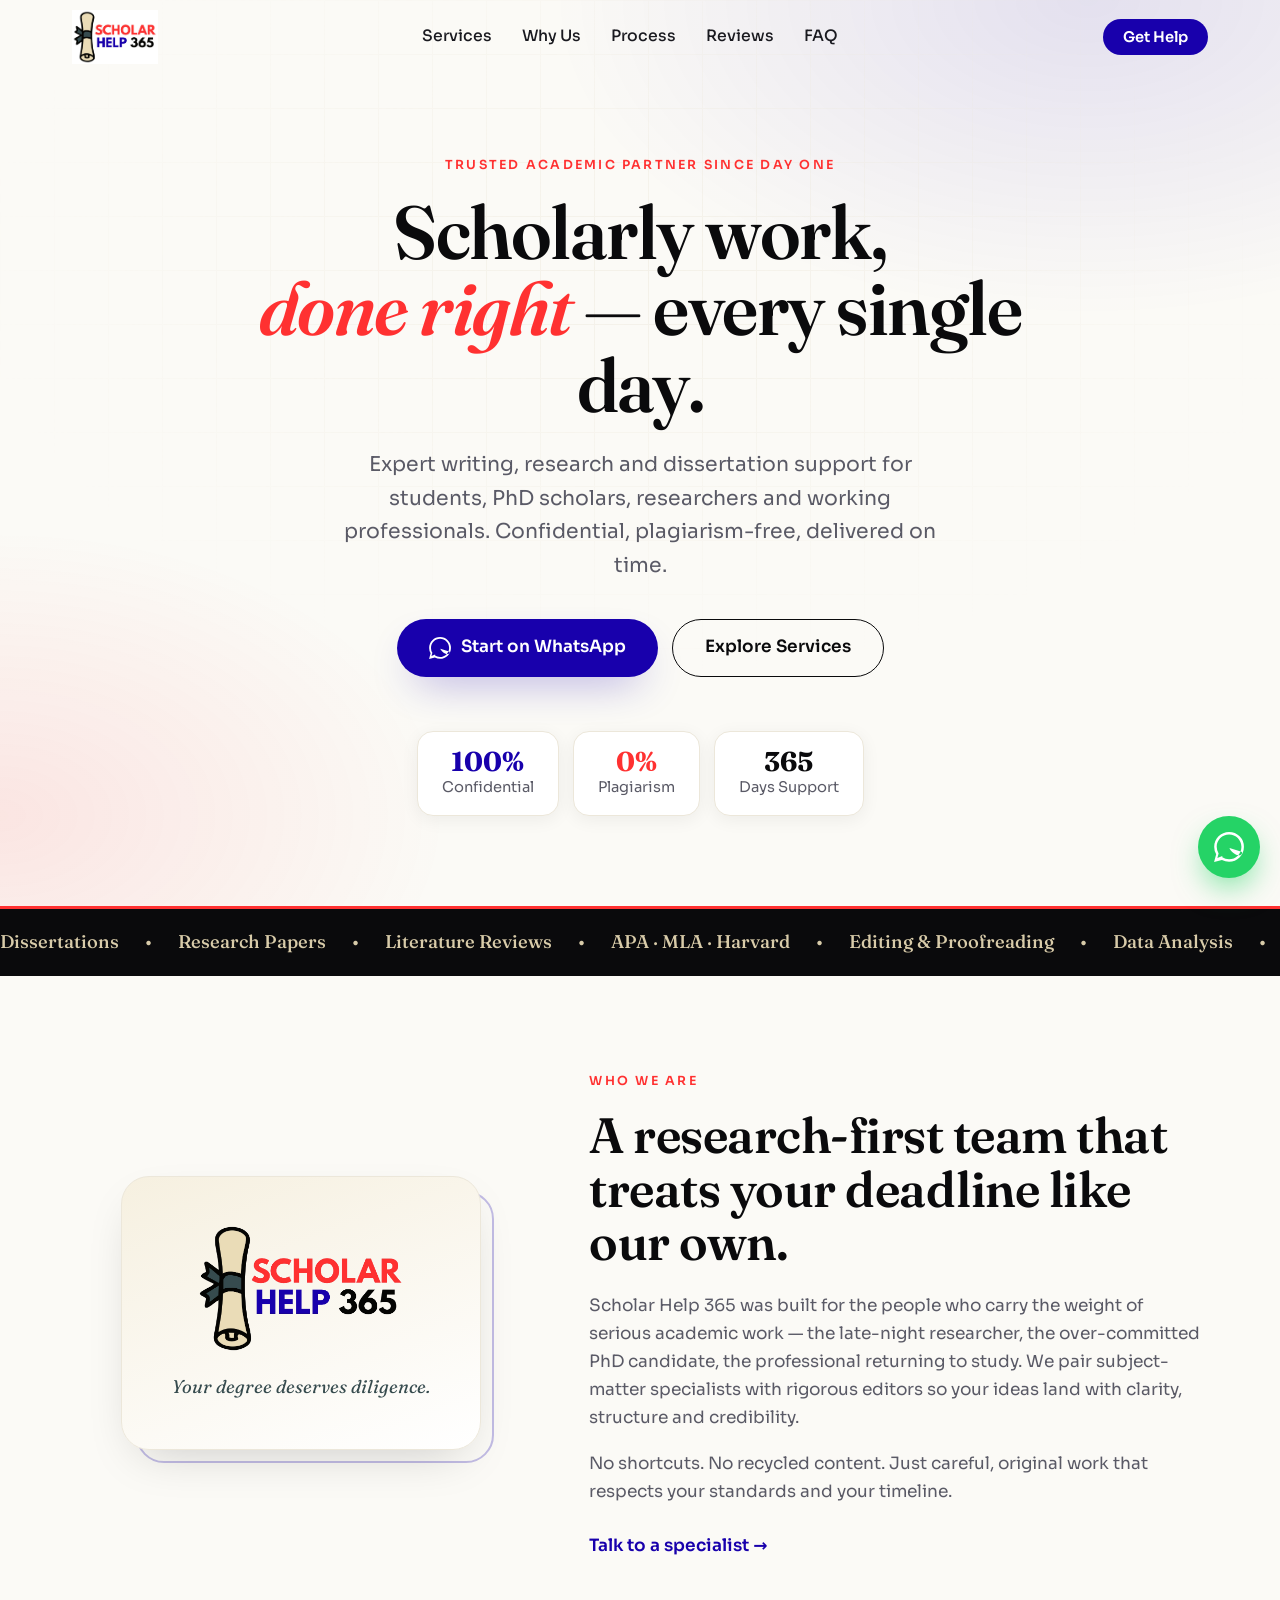
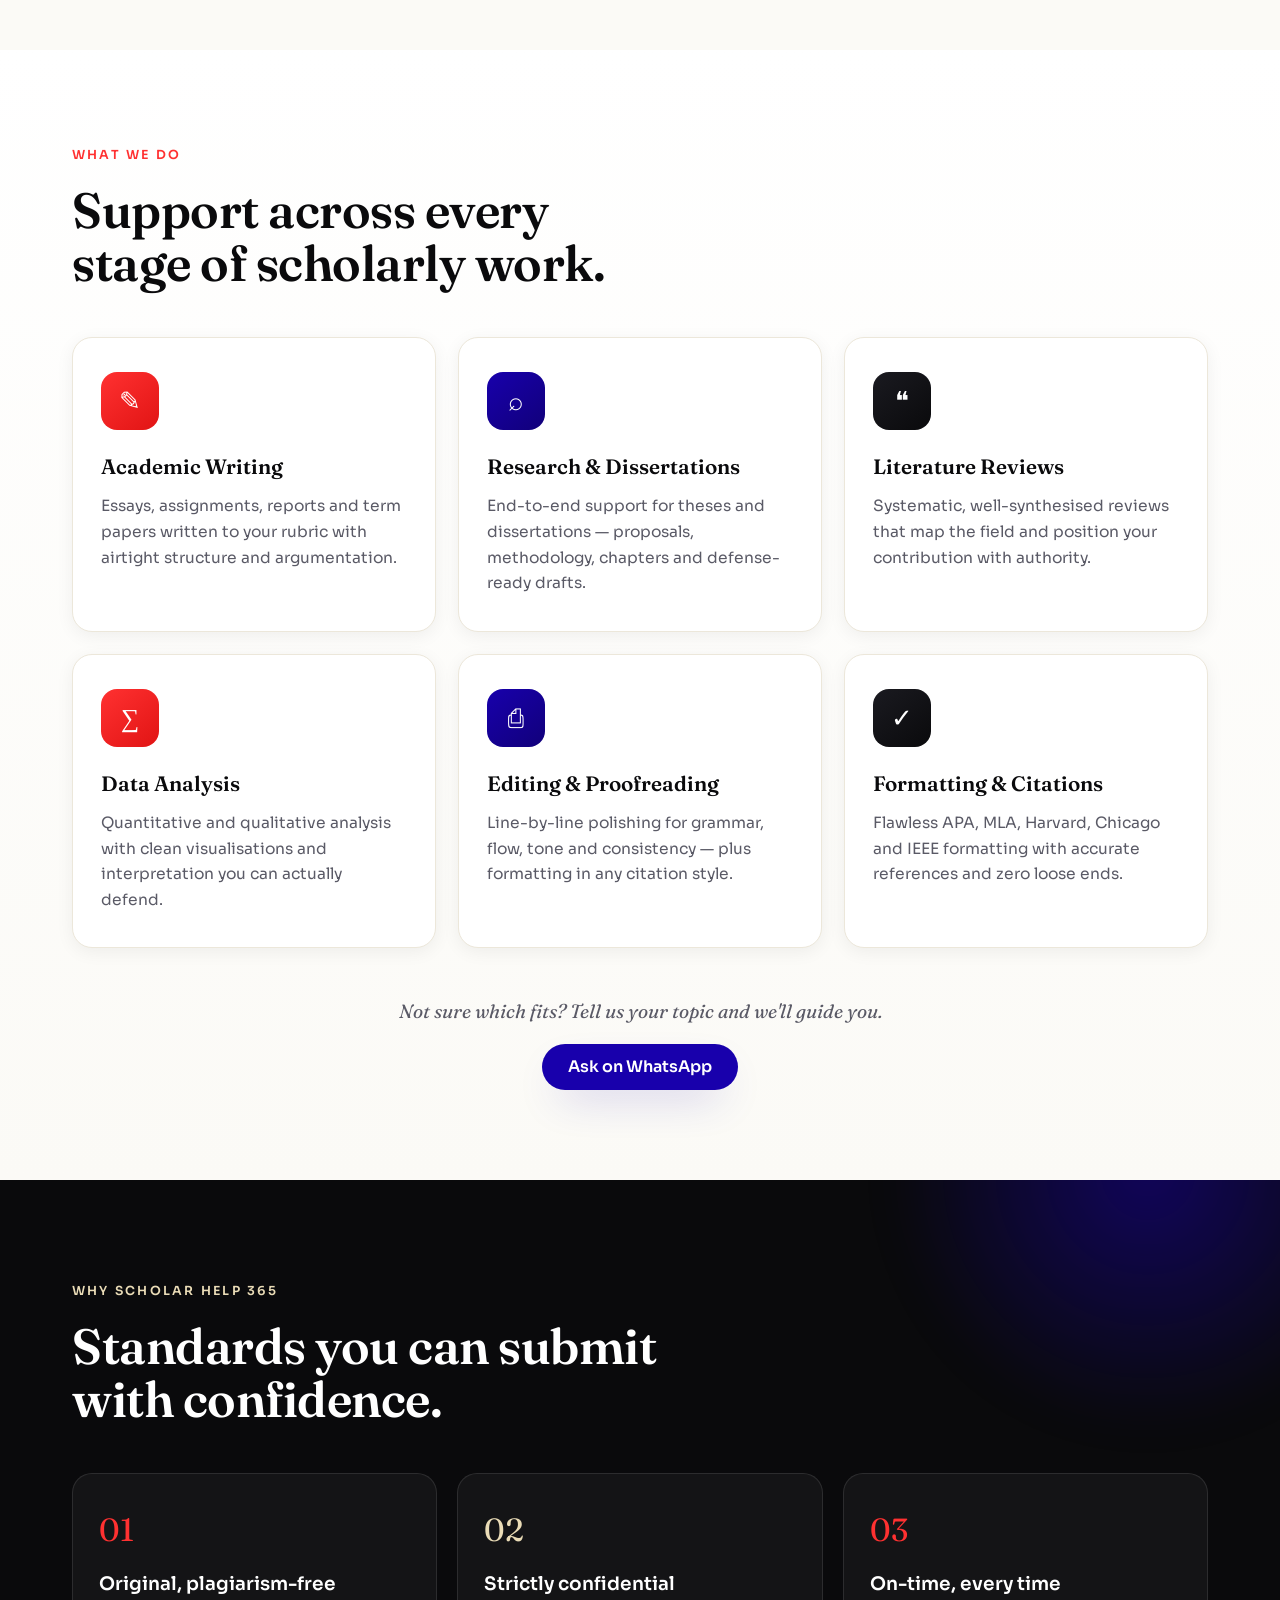
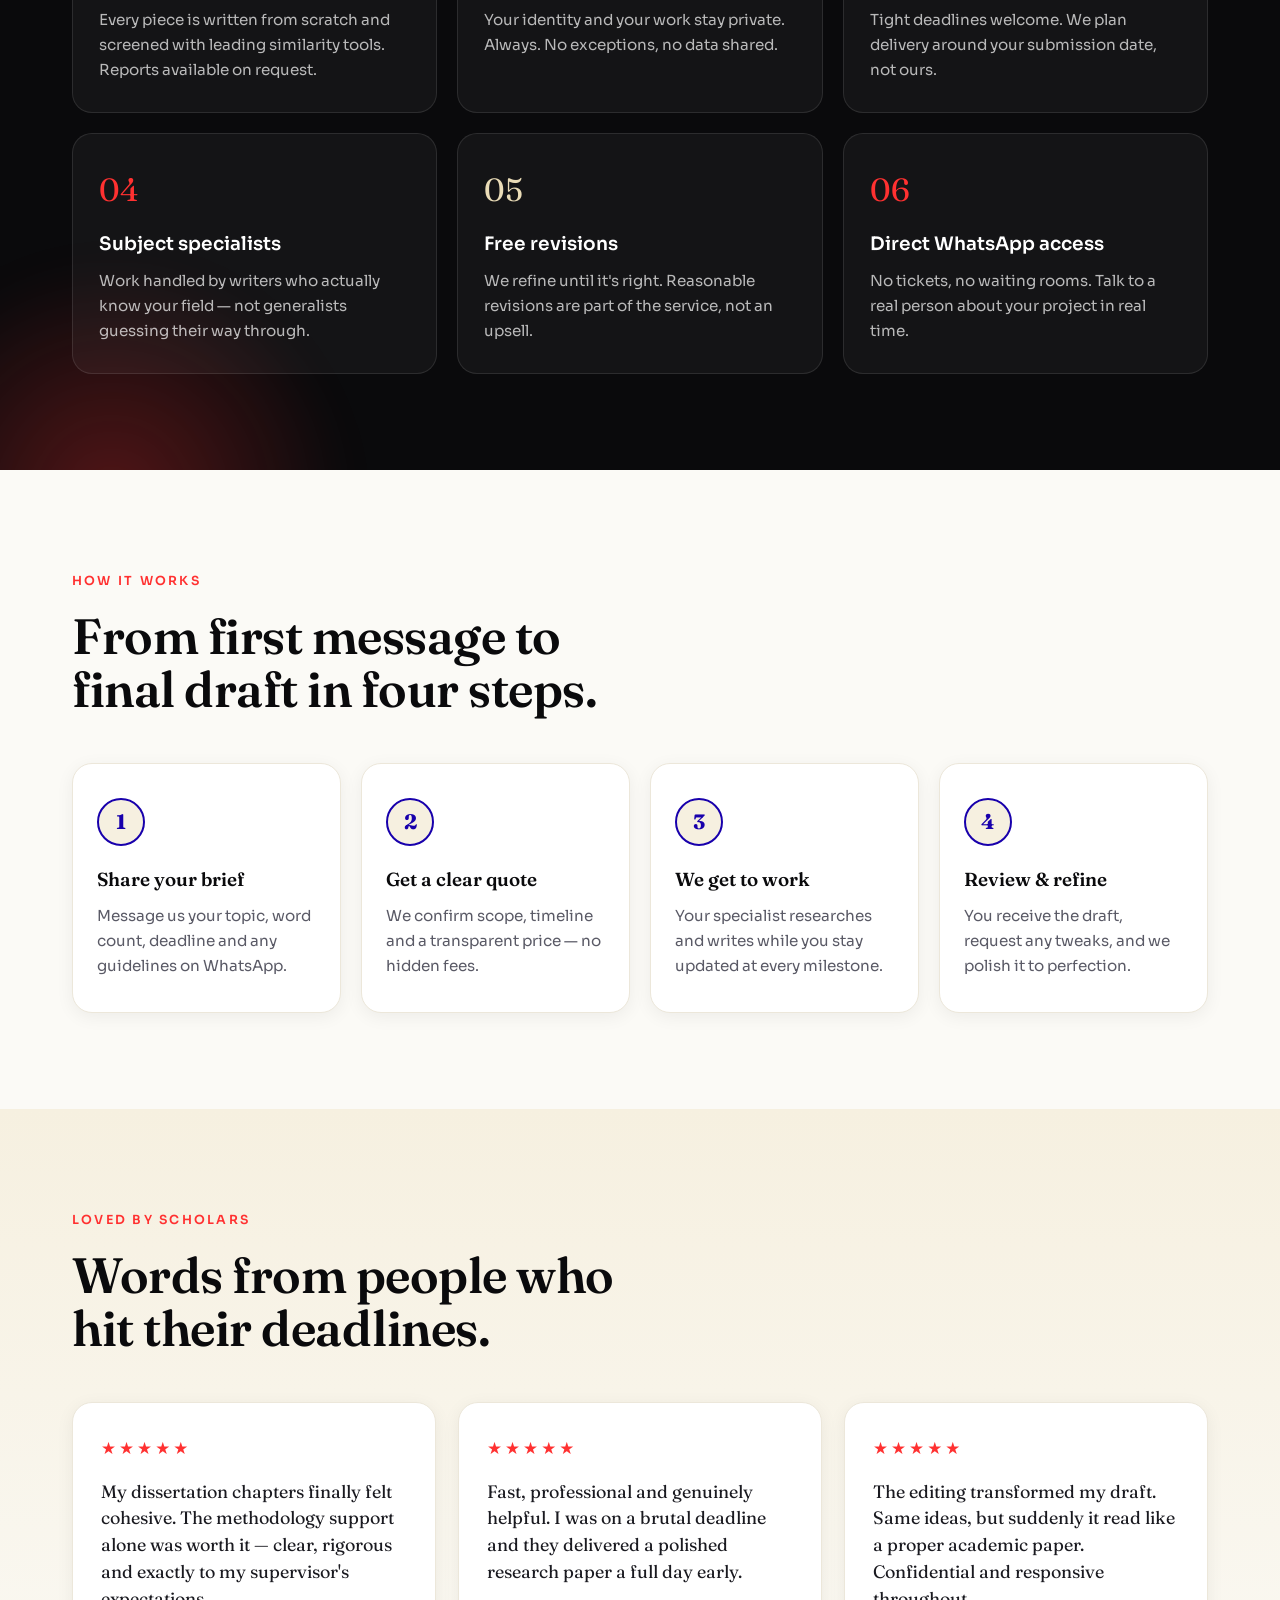
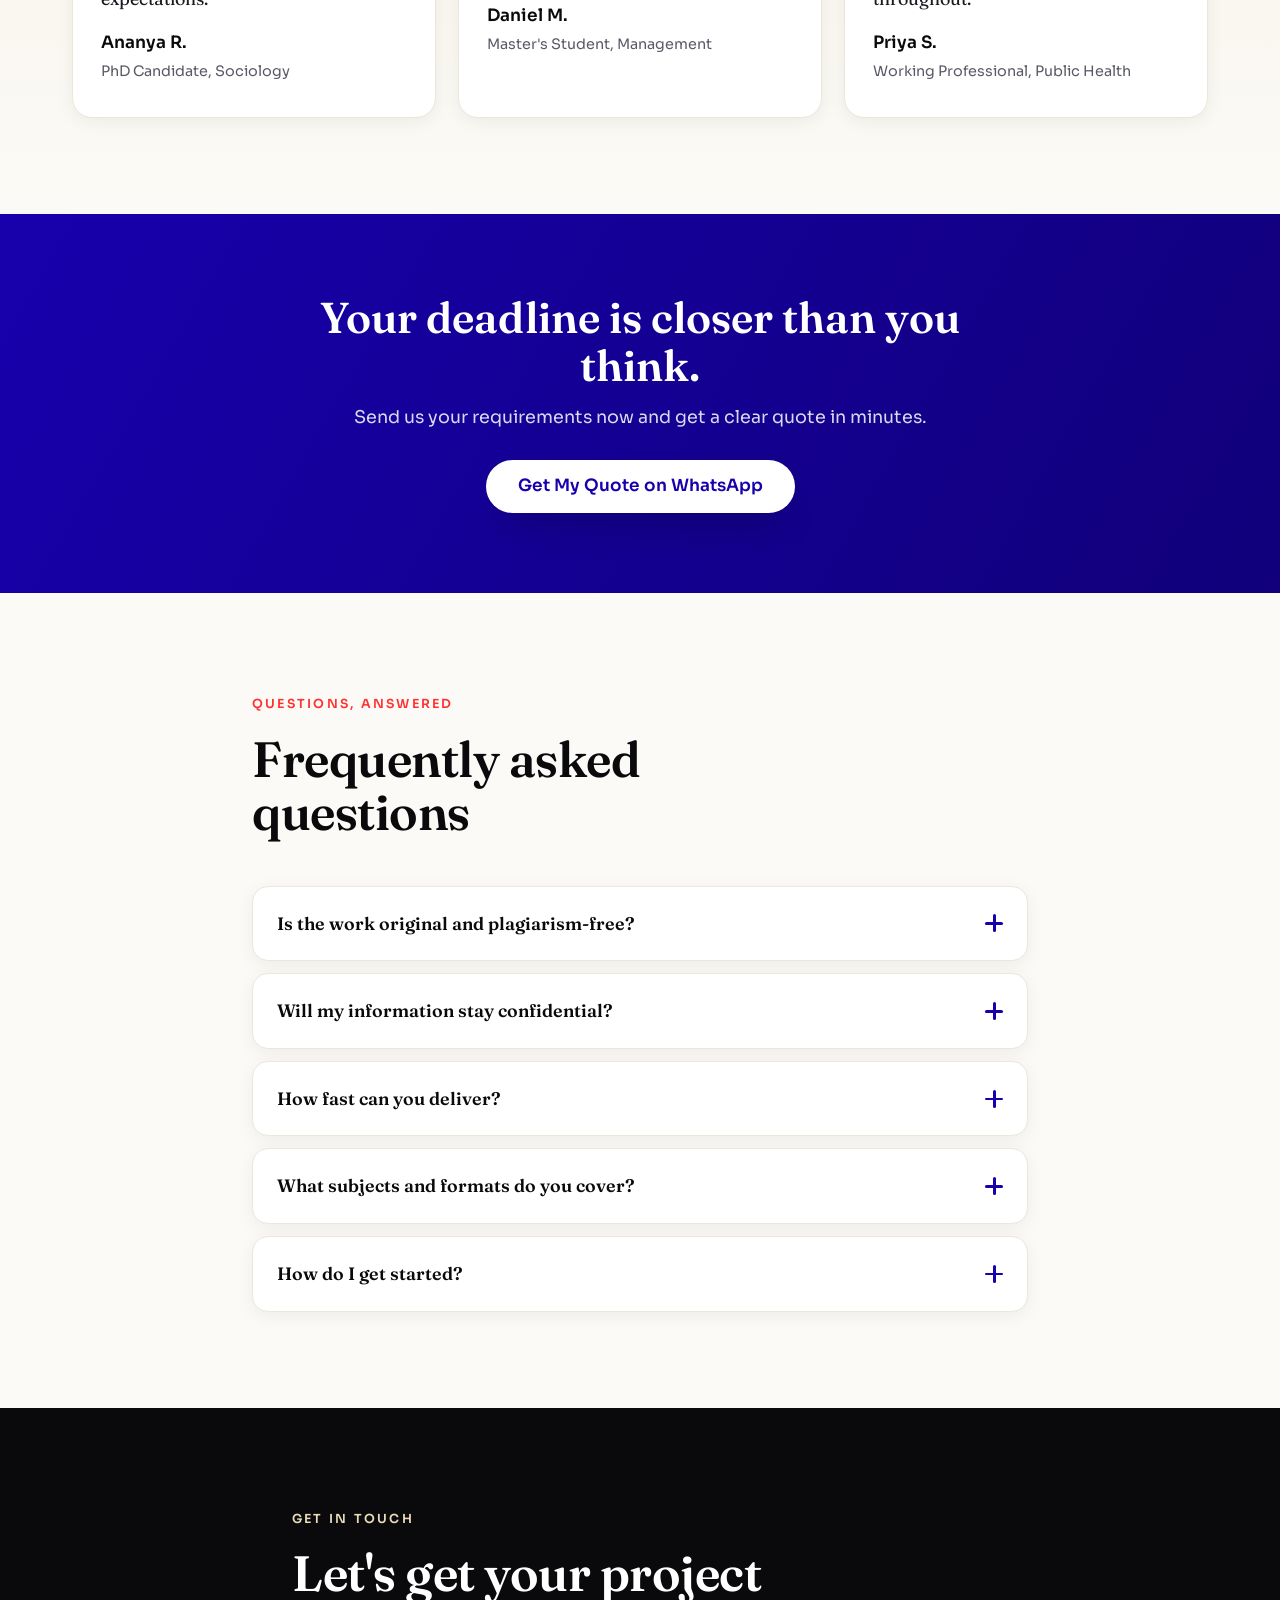
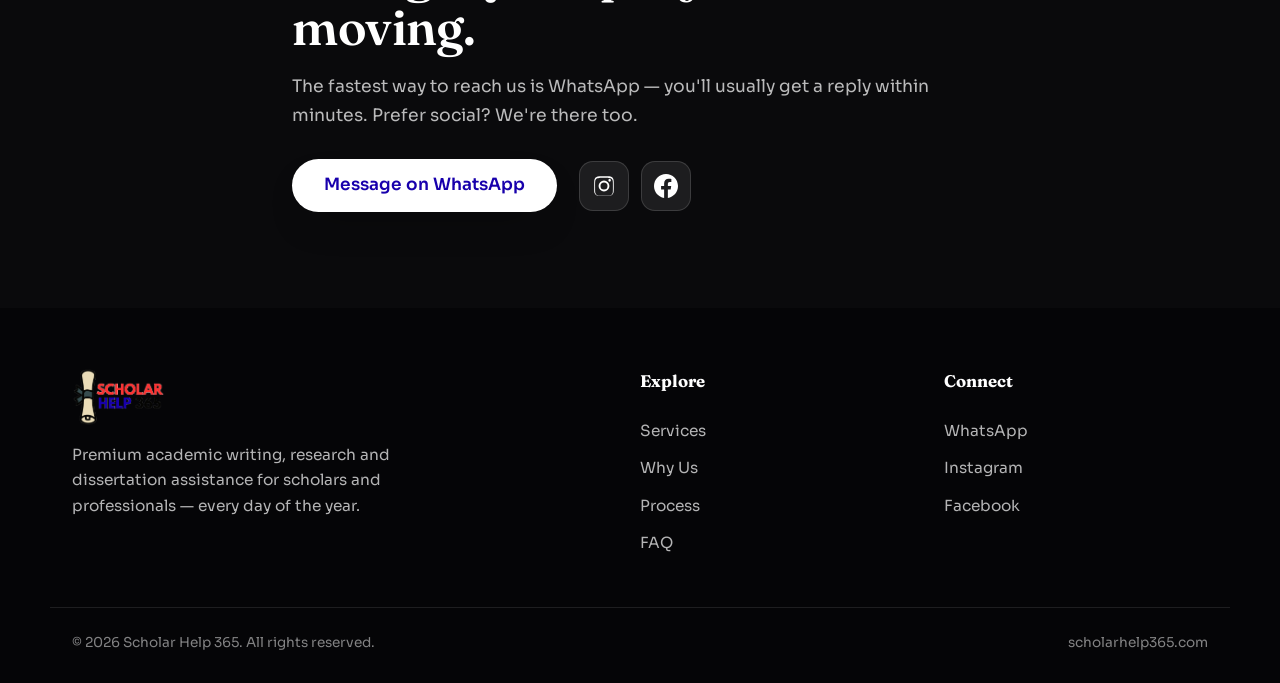
==== commit f409ab76: "Update index.html" ====
--- a/index.html
+++ b/index.html
@@ -18,17 +18,17 @@
 <meta property="og:title" content="Scholar Help 365 | Academic Writing & Research Assistance" />
 <meta property="og:description" content="Premium academic writing, research, and dissertation support for scholars and professionals. Confidential & plagiarism-free. Chat on WhatsApp." />
 <meta property="og:url" content="https://scholarhelp365.com/" />
-<meta property="og:image" content="https://scholarhelp365.com/assets/logo.png" />
+<meta property="og:image" content="https://scholarhelp365.com/logo.png" />
 <meta property="og:locale" content="en_US" />
 
 <!-- Twitter -->
 <meta name="twitter:card" content="summary_large_image" />
 <meta name="twitter:title" content="Scholar Help 365 | Academic Writing & Research Assistance" />
 <meta name="twitter:description" content="Premium academic writing, research, and dissertation support for scholars and professionals." />
-<meta name="twitter:image" content="https://scholarhelp365.com/assets/logo.png" />
-
-<link rel="icon" type="image/png" href="assets/logo.png" />
-<link rel="apple-touch-icon" href="assets/logo.png" />
+<meta name="twitter:image" content="https://scholarhelp365.com/logo.png" />
+
+<link rel="icon" type="image/png" href="logo.png" />
+<link rel="apple-touch-icon" href="logo.png" />
 
 <link rel="preconnect" href="https://fonts.googleapis.com" />
 <link rel="preconnect" href="https://fonts.gstatic.com" crossorigin />
@@ -42,7 +42,7 @@
   "@context": "https://schema.org",
   "@type": "ProfessionalService",
   "name": "Scholar Help 365",
-  "image": "https://scholarhelp365.com/assets/logo.png",
+  "image": "https://scholarhelp365.com/logo.png",
   "url": "https://scholarhelp365.com/",
   "telephone": "+918447711925",
   "description": "Academic writing, research, and dissertation assistance for students, PhD scholars, researchers, and working professionals.",
@@ -88,7 +88,7 @@
 <header class="nav" id="nav">
   <div class="container nav__inner">
     <a href="#home" class="nav__brand" aria-label="Scholar Help 365 home">
-      <img src="assets/logo.png" alt="Scholar Help 365 logo" width="160" height="92" />
+      <img src="logo.png" alt="Scholar Help 365 logo" width="160" height="92" />
     </a>
     <nav class="nav__links" aria-label="Primary">
       <a href="#services">Services</a>
@@ -148,7 +148,7 @@
   <div class="container about__grid">
     <div class="about__media reveal">
       <div class="about__card">
-        <img src="assets/logo-transparent.png" alt="Scholar Help 365" width="240" height="138" />
+        <img src="logo-transparent.png" alt="Scholar Help 365" width="240" height="138" />
         <p class="about__cardtag">Your degree deserves diligence.</p>
       </div>
     </div>
@@ -322,7 +322,7 @@
 <footer class="footer">
   <div class="container footer__inner">
     <div class="footer__brand">
-      <img src="assets/logo-transparent.png" alt="Scholar Help 365" width="180" height="104" />
+      <img src="logo-transparent.png" alt="Scholar Help 365" width="180" height="104" />
       <p>Premium academic writing, research and dissertation assistance for scholars and professionals — every day of the year.</p>
     </div>
     <div class="footer__col">
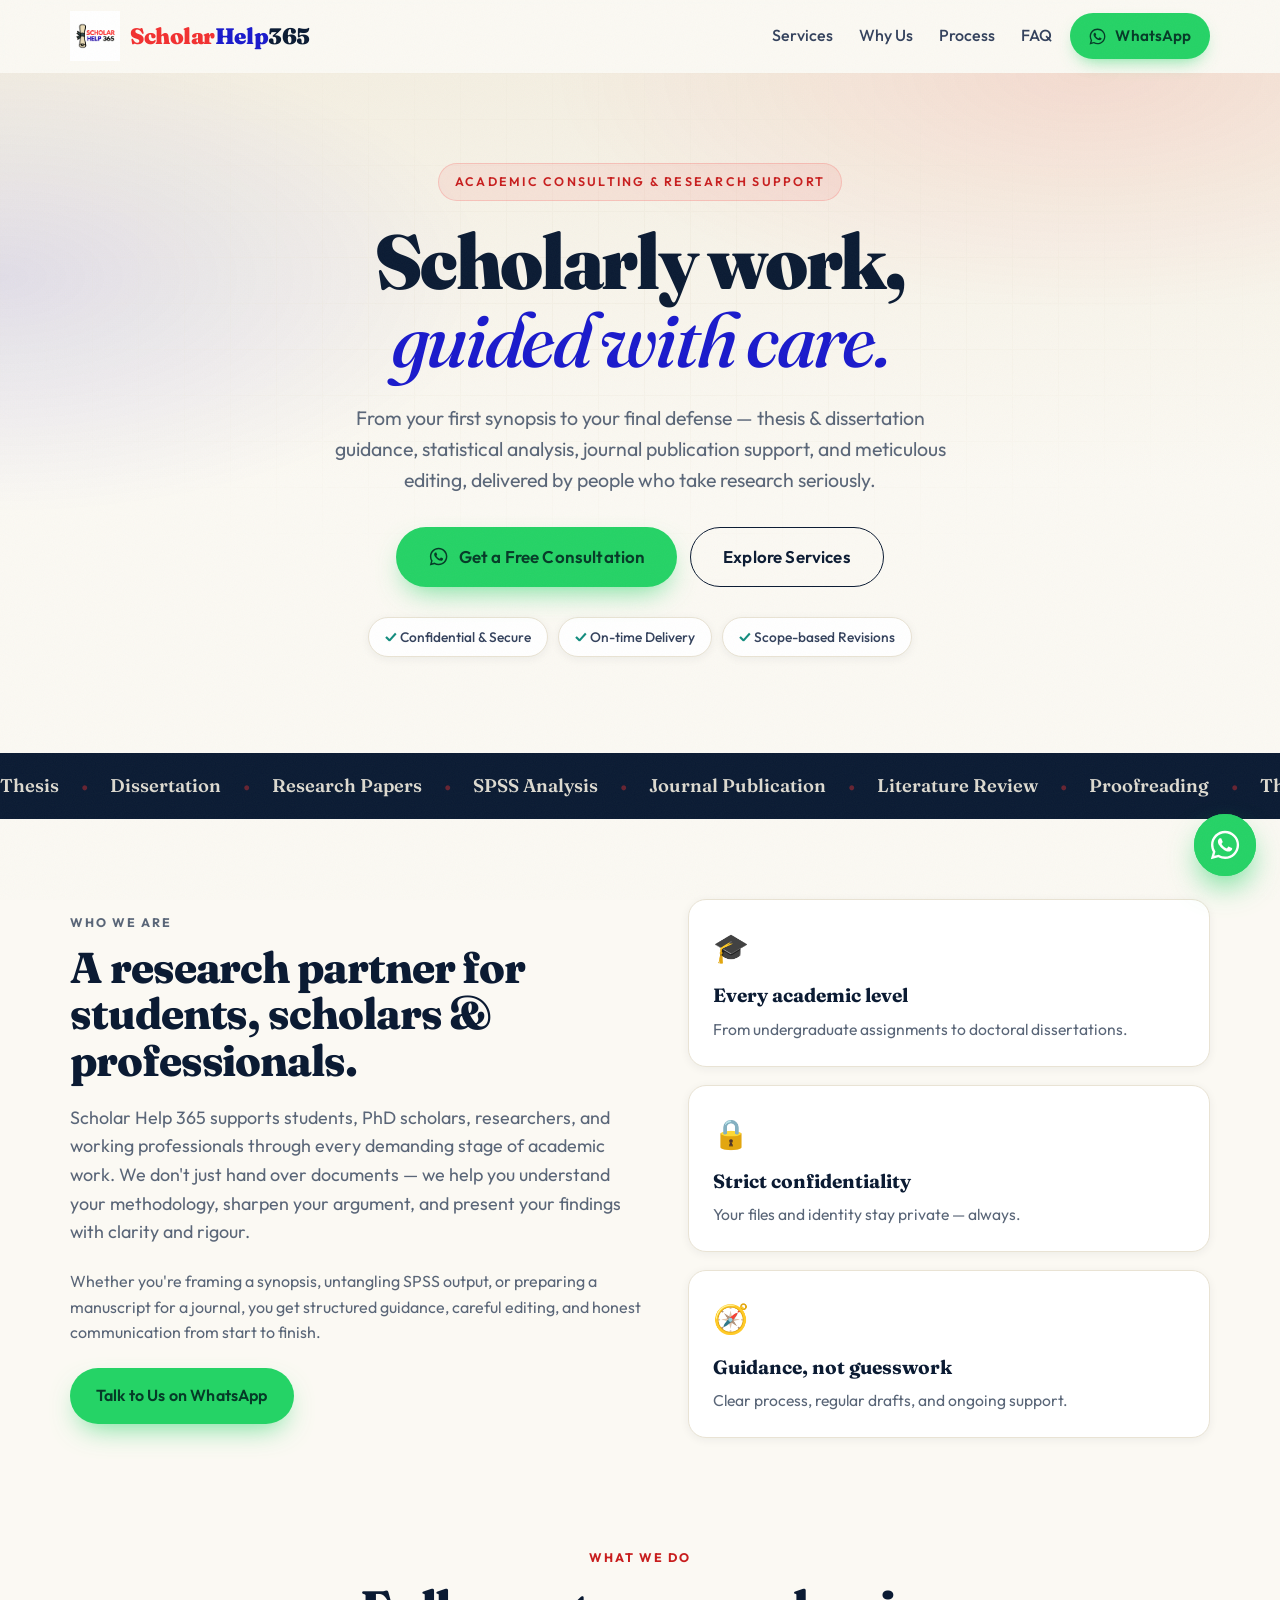
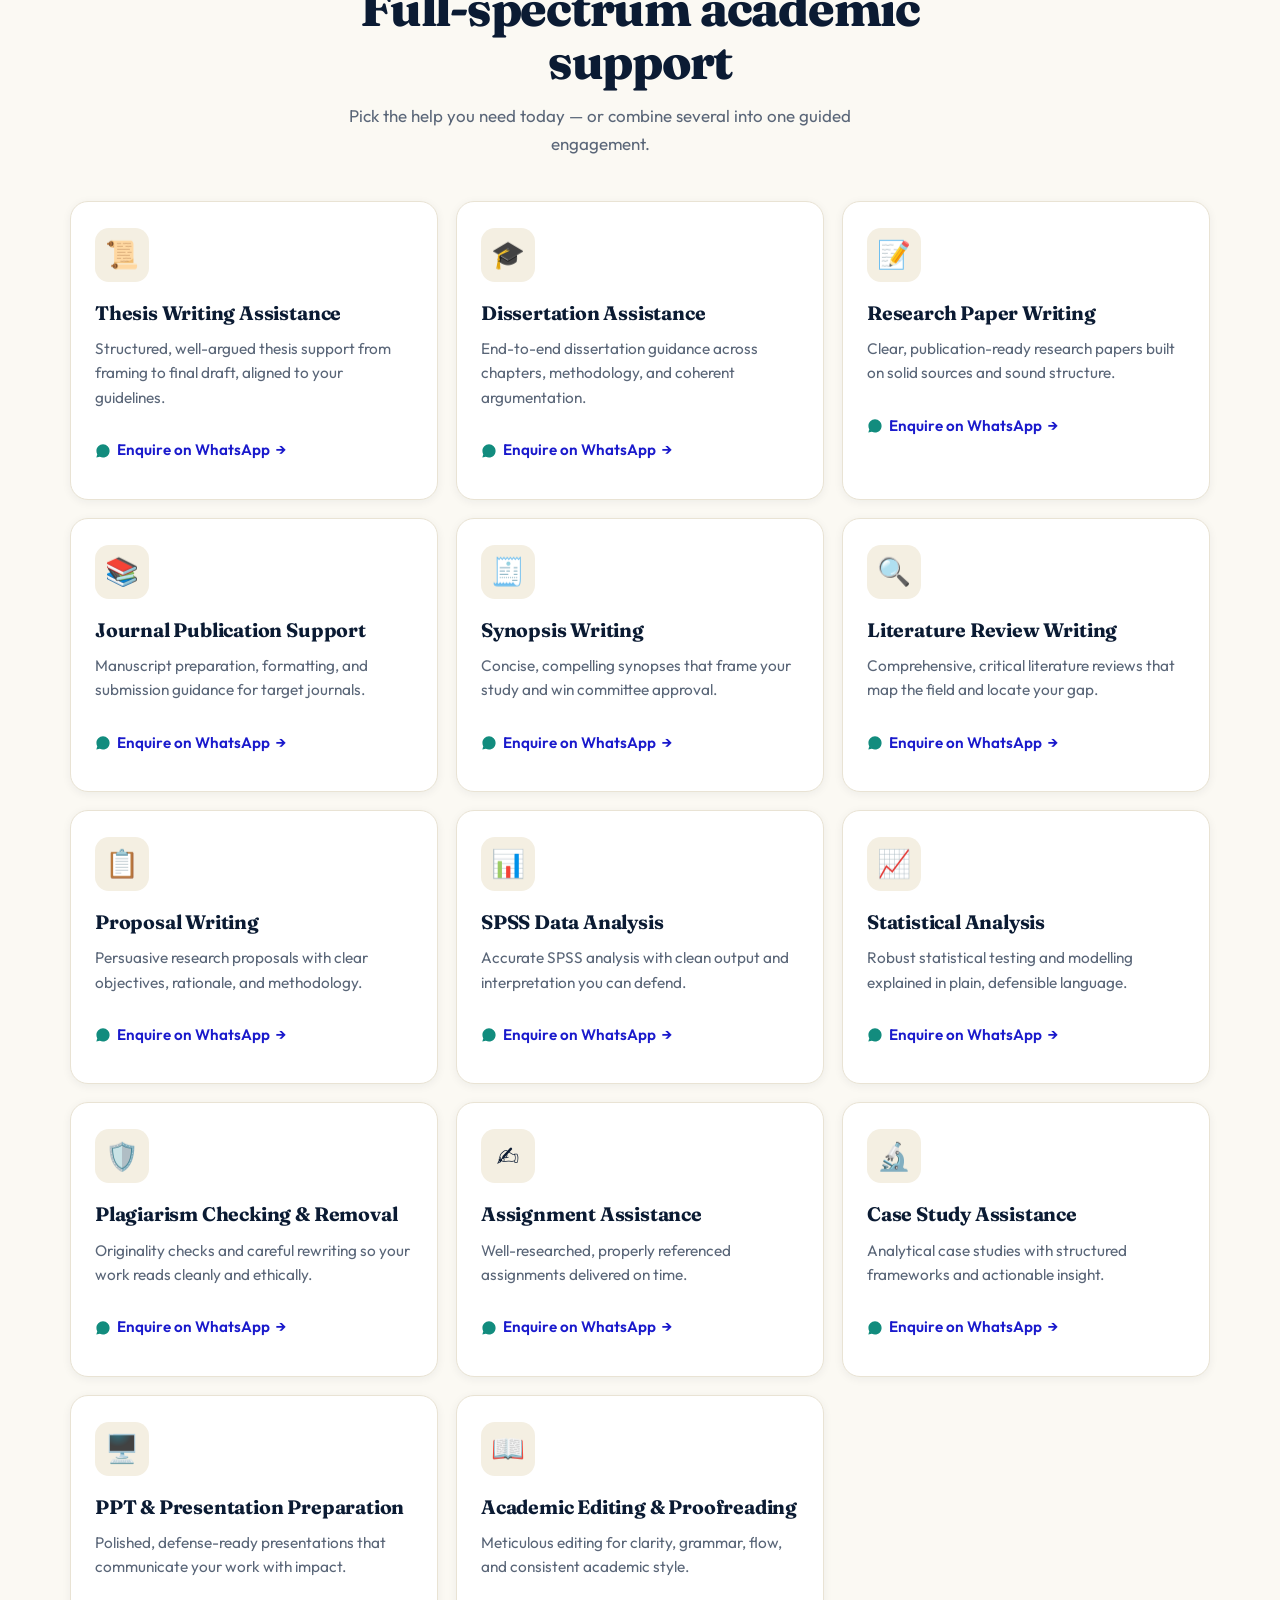
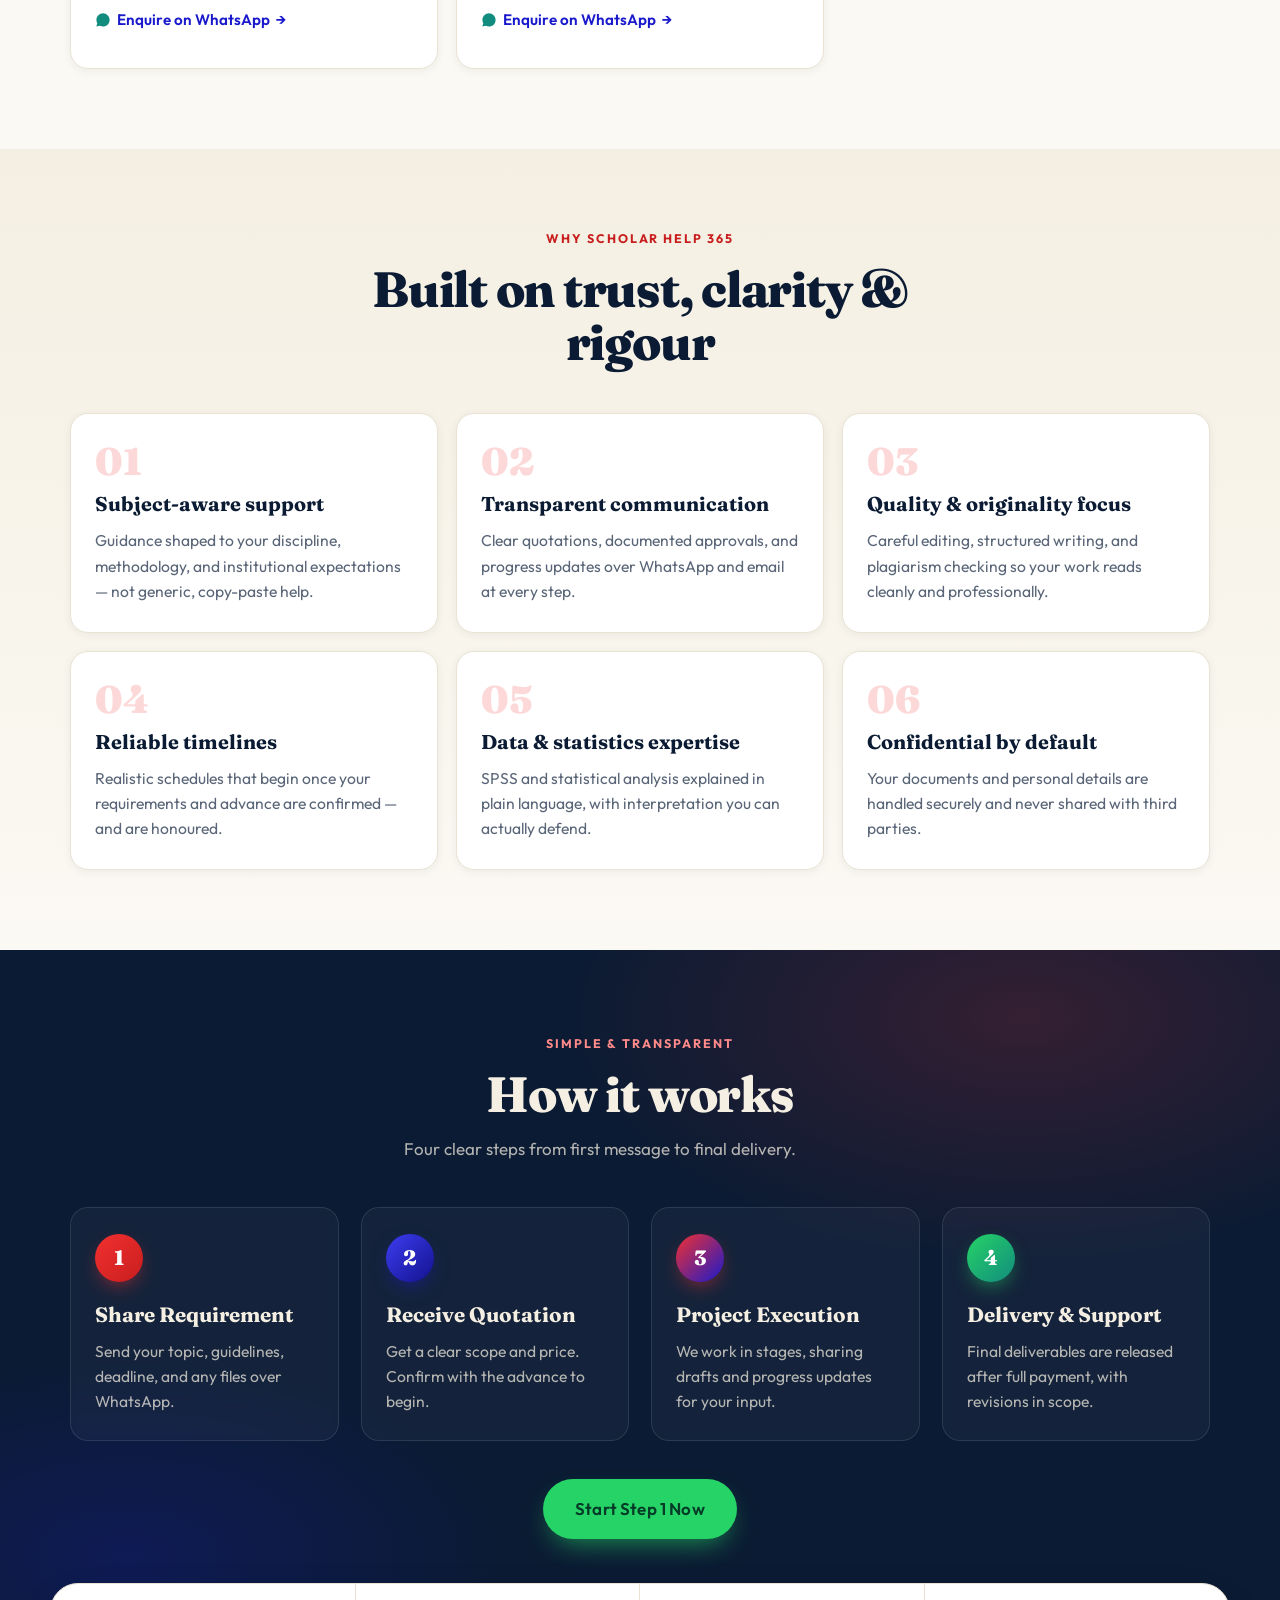
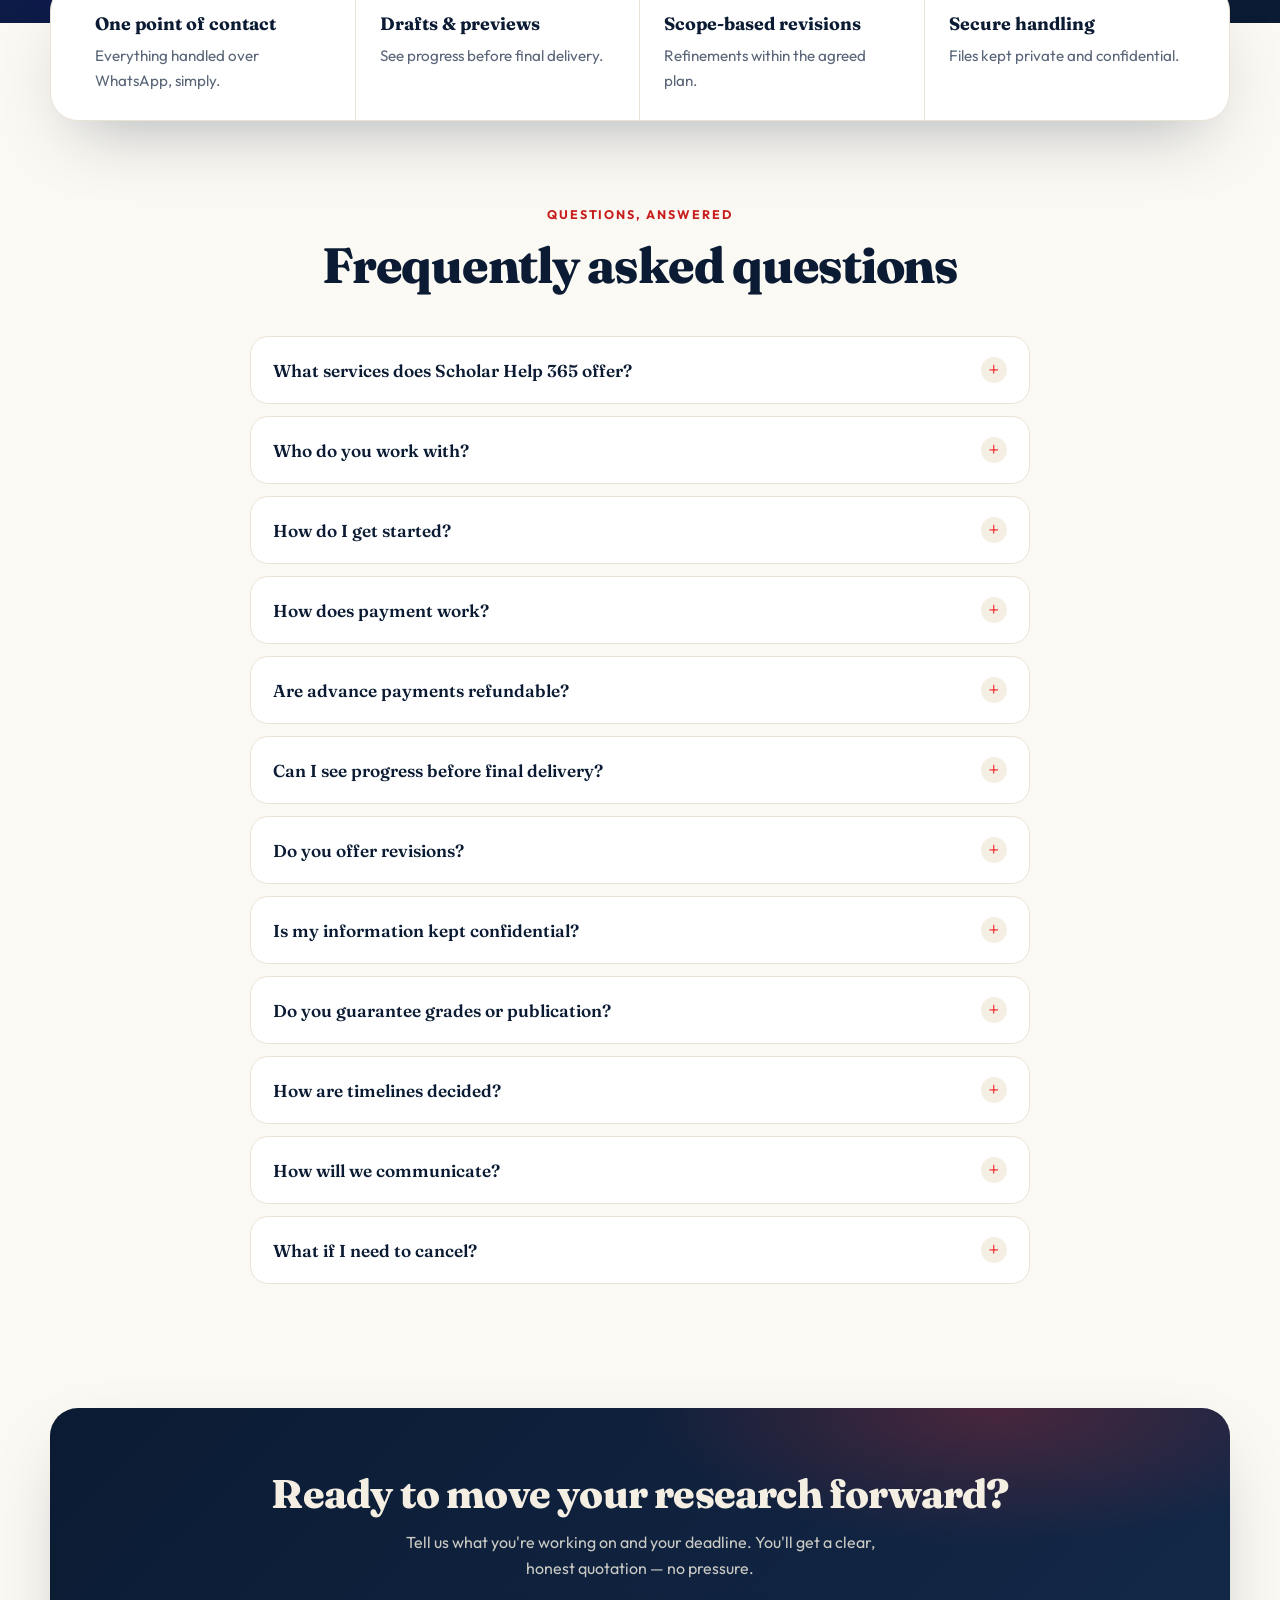
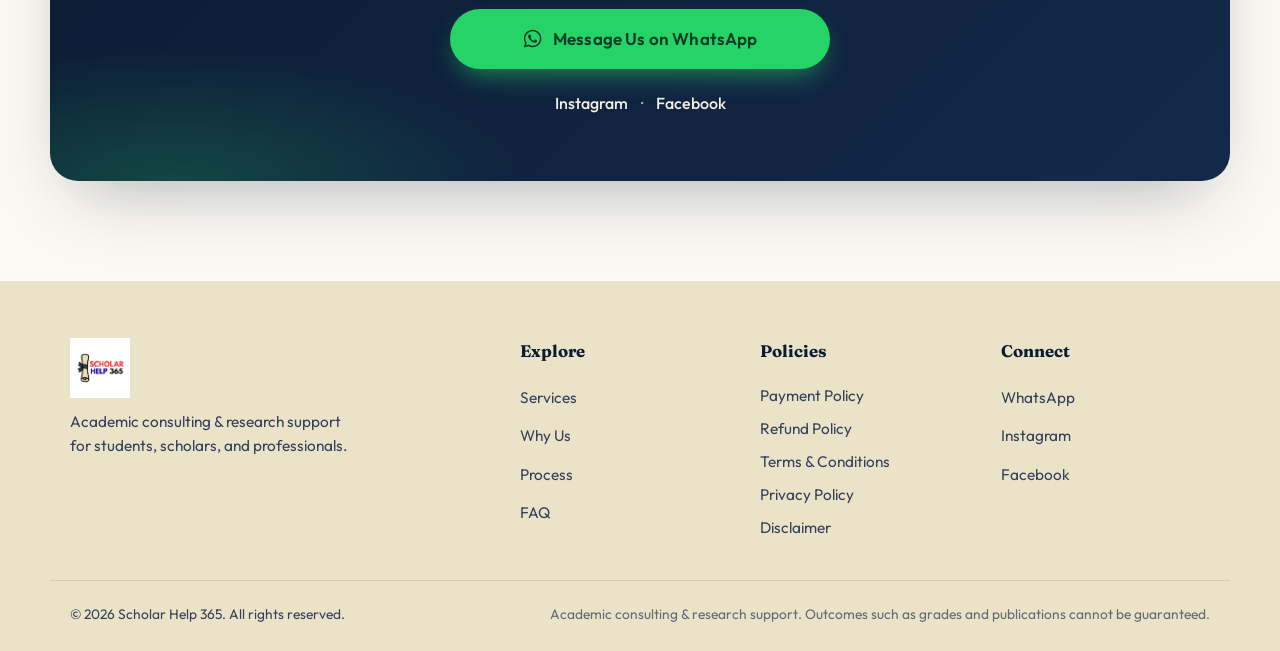
==== commit cdef796b: "Add files via upload" ====
--- a/index.html
+++ b/index.html
@@ -1,360 +1,352 @@
 <!DOCTYPE html>
 <html lang="en">
 <head>
-<meta charset="UTF-8" />
-<meta name="viewport" content="width=device-width, initial-scale=1.0" />
-<meta name="theme-color" content="#1800AC" />
-
-<title>Scholar Help 365 | Academic Writing & Research Assistance for Scholars</title>
-<meta name="description" content="Scholar Help 365 provides premium academic writing, research, and dissertation assistance for students, PhD scholars, researchers, and professionals. Confidential, plagiarism-free, on-time delivery. Chat on WhatsApp." />
-<meta name="keywords" content="academic writing help, research assistance, dissertation help, PhD thesis support, assignment help, literature review, APA formatting, Scholar Help 365" />
-<meta name="author" content="Scholar Help 365" />
-<meta name="robots" content="index, follow, max-image-preview:large" />
-<link rel="canonical" href="https://scholarhelp365.com/" />
+<meta charset="UTF-8">
+<meta name="viewport" content="width=device-width, initial-scale=1.0, viewport-fit=cover">
+<meta name="theme-color" content="#0B1B33">
+<title>Scholar Help 365 | Academic Consulting & Research Support</title>
+<meta name="description" content="Professional academic consulting and research support services including thesis assistance, dissertation guidance, SPSS data analysis, research paper support, journal publication assistance, academic editing, and research consulting.">
+<meta name="keywords" content="thesis writing assistance, dissertation help, research paper writing, SPSS data analysis, journal publication support, academic editing, literature review, synopsis writing, plagiarism removal, academic consulting">
+<meta name="author" content="Scholar Help 365">
+<meta name="robots" content="index, follow">
+<link rel="canonical" href="https://scholarhelp365.com/">
 
 <!-- Open Graph -->
-<meta property="og:type" content="website" />
-<meta property="og:site_name" content="Scholar Help 365" />
-<meta property="og:title" content="Scholar Help 365 | Academic Writing & Research Assistance" />
-<meta property="og:description" content="Premium academic writing, research, and dissertation support for scholars and professionals. Confidential & plagiarism-free. Chat on WhatsApp." />
-<meta property="og:url" content="https://scholarhelp365.com/" />
-<meta property="og:image" content="https://scholarhelp365.com/logo.png" />
-<meta property="og:locale" content="en_US" />
+<meta property="og:type" content="website">
+<meta property="og:url" content="https://scholarhelp365.com/">
+<meta property="og:title" content="Scholar Help 365 | Academic Consulting & Research Support">
+<meta property="og:description" content="Professional academic consulting and research support: thesis & dissertation assistance, SPSS data analysis, research paper support, journal publication help, and academic editing.">
+<meta property="og:image" content="https://scholarhelp365.com/logo.png">
+<meta property="og:site_name" content="Scholar Help 365">
 
 <!-- Twitter -->
-<meta name="twitter:card" content="summary_large_image" />
-<meta name="twitter:title" content="Scholar Help 365 | Academic Writing & Research Assistance" />
-<meta name="twitter:description" content="Premium academic writing, research, and dissertation support for scholars and professionals." />
-<meta name="twitter:image" content="https://scholarhelp365.com/logo.png" />
-
-<link rel="icon" type="image/png" href="logo.png" />
-<link rel="apple-touch-icon" href="logo.png" />
-
-<link rel="preconnect" href="https://fonts.googleapis.com" />
-<link rel="preconnect" href="https://fonts.gstatic.com" crossorigin />
-<link href="https://fonts.googleapis.com/css2?family=Fraunces:opsz,wght@9..144,400;9..144,500;9..144,600;9..144,700;9..144,900&family=Sora:wght@300;400;500;600;700&display=swap" rel="stylesheet" />
-
-<link rel="stylesheet" href="styles.css" />
-
-<!-- Organization + Website Schema -->
+<meta name="twitter:card" content="summary_large_image">
+<meta name="twitter:title" content="Scholar Help 365 | Academic Consulting & Research Support">
+<meta name="twitter:description" content="Professional academic consulting and research support: thesis & dissertation assistance, SPSS data analysis, journal publication help, and academic editing.">
+<meta name="twitter:image" content="https://scholarhelp365.com/logo.png">
+
+<link rel="icon" type="image/png" href="logo.png">
+<link rel="apple-touch-icon" href="logo.png">
+<link rel="preconnect" href="https://fonts.googleapis.com">
+<link rel="preconnect" href="https://fonts.gstatic.com" crossorigin>
+<link rel="preload" as="style" href="https://fonts.googleapis.com/css2?family=Fraunces:ital,opsz,wght@0,9..144,400;0,9..144,500;0,9..144,600;0,9..144,700;0,9..144,900;1,9..144,500&family=Outfit:wght@300;400;500;600;700;800&display=swap">
+<link rel="stylesheet" href="https://fonts.googleapis.com/css2?family=Fraunces:ital,opsz,wght@0,9..144,400;0,9..144,500;0,9..144,600;0,9..144,700;0,9..144,900;1,9..144,500&family=Outfit:wght@300;400;500;600;700;800&display=swap">
+<link rel="stylesheet" href="styles.css">
+
+<!-- Structured Data -->
 <script type="application/ld+json">
 {
   "@context": "https://schema.org",
-  "@type": "ProfessionalService",
-  "name": "Scholar Help 365",
-  "image": "https://scholarhelp365.com/logo.png",
-  "url": "https://scholarhelp365.com/",
-  "telephone": "+918447711925",
-  "description": "Academic writing, research, and dissertation assistance for students, PhD scholars, researchers, and working professionals.",
-  "areaServed": "Worldwide",
-  "priceRange": "$$",
-  "sameAs": [
-    "https://www.instagram.com/scholarhelp365/",
-    "https://www.facebook.com/share/1EtbmL9gWt/"
-  ],
-  "contactPoint": {
-    "@type": "ContactPoint",
-    "telephone": "+918447711925",
-    "contactType": "customer service",
-    "availableLanguage": ["English", "Hindi"]
-  }
-}
-</script>
-<script type="application/ld+json">
-{
-  "@context": "https://schema.org",
-  "@type": "WebSite",
-  "name": "Scholar Help 365",
-  "url": "https://scholarhelp365.com/"
-}
-</script>
-<script type="application/ld+json">
-{
-  "@context": "https://schema.org",
-  "@type": "FAQPage",
-  "mainEntity": [
-    {"@type":"Question","name":"Is the work original and plagiarism-free?","acceptedAnswer":{"@type":"Answer","text":"Yes. Every deliverable is written from scratch and checked with industry-standard plagiarism tools. We provide a similarity report on request."}},
-    {"@type":"Question","name":"Will my information stay confidential?","acceptedAnswer":{"@type":"Answer","text":"Absolutely. All communication and project details are kept strictly private. We never share your identity or work with anyone."}},
-    {"@type":"Question","name":"How fast can you deliver?","acceptedAnswer":{"@type":"Answer","text":"Timelines depend on scope, but we routinely handle urgent deadlines. Share your requirements on WhatsApp for an exact delivery estimate."}},
-    {"@type":"Question","name":"What subjects and formats do you cover?","acceptedAnswer":{"@type":"Answer","text":"We support a wide range of disciplines and citation styles including APA, MLA, Harvard, Chicago and IEEE across essays, dissertations, research papers and more."}},
-    {"@type":"Question","name":"How do I get started?","acceptedAnswer":{"@type":"Answer","text":"Message us on WhatsApp with your topic, word count and deadline. You'll get a clear quote and next steps within minutes."}}
+  "@graph": [
+    {
+      "@type": "Organization",
+      "@id": "https://scholarhelp365.com/#organization",
+      "name": "Scholar Help 365",
+      "url": "https://scholarhelp365.com/",
+      "logo": "https://scholarhelp365.com/logo.png",
+      "description": "Academic consulting and research support services.",
+      "contactPoint": {
+        "@type": "ContactPoint",
+        "telephone": "+918447711925",
+        "contactType": "customer service",
+        "availableLanguage": ["English", "Hindi"]
+      },
+      "sameAs": [
+        "https://www.instagram.com/scholarhelp365/",
+        "https://www.facebook.com/share/1EtbmL9gWt/"
+      ]
+    },
+    {
+      "@type": "WebSite",
+      "@id": "https://scholarhelp365.com/#website",
+      "url": "https://scholarhelp365.com/",
+      "name": "Scholar Help 365",
+      "publisher": { "@id": "https://scholarhelp365.com/#organization" }
+    },
+    {
+      "@type": "LocalBusiness",
+      "@id": "https://scholarhelp365.com/#localbusiness",
+      "name": "Scholar Help 365",
+      "image": "https://scholarhelp365.com/logo.png",
+      "url": "https://scholarhelp365.com/",
+      "telephone": "+918447711925",
+      "priceRange": "$$",
+      "address": { "@type": "PostalAddress", "addressCountry": "IN" }
+    },
+    {
+      "@type": "Service",
+      "serviceType": "Academic Consulting & Research Support",
+      "provider": { "@id": "https://scholarhelp365.com/#organization" },
+      "areaServed": "Worldwide",
+      "hasOfferCatalog": {
+        "@type": "OfferCatalog",
+        "name": "Academic Services",
+        "itemListElement": [
+          {"@type":"Offer","itemOffered":{"@type":"Service","name":"Thesis Writing Assistance"}},
+          {"@type":"Offer","itemOffered":{"@type":"Service","name":"Dissertation Assistance"}},
+          {"@type":"Offer","itemOffered":{"@type":"Service","name":"Research Paper Writing"}},
+          {"@type":"Offer","itemOffered":{"@type":"Service","name":"Journal Publication Support"}},
+          {"@type":"Offer","itemOffered":{"@type":"Service","name":"SPSS Data Analysis"}},
+          {"@type":"Offer","itemOffered":{"@type":"Service","name":"Academic Editing & Proofreading"}}
+        ]
+      }
+    },
+    {
+      "@type": "FAQPage",
+      "@id": "https://scholarhelp365.com/#faq",
+      "mainEntity": [
+        {"@type":"Question","name":"What services does Scholar Help 365 offer?","acceptedAnswer":{"@type":"Answer","text":"We offer thesis and dissertation assistance, research paper writing, journal publication support, synopsis and proposal writing, literature reviews, SPSS and statistical analysis, plagiarism checking and removal, assignment and case study assistance, presentation preparation, and academic editing and proofreading."}},
+        {"@type":"Question","name":"Is my information kept confidential?","acceptedAnswer":{"@type":"Answer","text":"Yes. All client information and files are handled securely, are never shared with third parties, and are never sold."}},
+        {"@type":"Question","name":"How do I start a project?","acceptedAnswer":{"@type":"Answer","text":"Share your requirement on WhatsApp, receive a quotation, confirm with an advance payment, and we begin execution with drafts and updates along the way."}},
+        {"@type":"Question","name":"Do you guarantee grades or publication?","acceptedAnswer":{"@type":"Answer","text":"We provide research support, editing, guidance, and analytical assistance. Grades, approvals, and publication outcomes depend on institutions and reviewers and cannot be guaranteed."}},
+        {"@type":"Question","name":"How does payment work?","acceptedAnswer":{"@type":"Answer","text":"Work begins after a mandatory advance payment. The remaining balance is paid before final delivery, and complete deliverables are released after full payment."}},
+        {"@type":"Question","name":"Can I get revisions?","acceptedAnswer":{"@type":"Answer","text":"Yes, revisions are provided within the agreed project scope. Additional requirements outside the original scope may incur extra charges."}}
+      ]
+    }
   ]
 }
 </script>
 </head>
 <body>
 
-<!-- NAV -->
-<header class="nav" id="nav">
-  <div class="container nav__inner">
-    <a href="#home" class="nav__brand" aria-label="Scholar Help 365 home">
-      <img src="logo.png" alt="Scholar Help 365 logo" width="160" height="92" />
+<!-- Decorative grain overlay -->
+<div class="grain" aria-hidden="true"></div>
+
+<!-- ============ HEADER ============ -->
+<header class="site-header" id="top">
+  <div class="container nav">
+    <a href="#top" class="brand" aria-label="Scholar Help 365 home">
+      <img src="logo.png" alt="Scholar Help 365 logo" width="160" height="160" class="brand-mark" loading="eager">
+      <span class="brand-text">Scholar<span class="brand-accent">Help</span><span class="brand-365">365</span></span>
     </a>
-    <nav class="nav__links" aria-label="Primary">
+    <nav class="nav-links" aria-label="Primary">
       <a href="#services">Services</a>
       <a href="#why">Why Us</a>
       <a href="#process">Process</a>
-      <a href="#reviews">Reviews</a>
       <a href="#faq">FAQ</a>
     </nav>
-    <a href="https://wa.me/918447711925?text=Hi%20Scholar%20Help%20365%2C%20I%27d%20like%20academic%20assistance." class="btn btn--sm nav__cta" target="_blank" rel="noopener">Get Help</a>
-    <button class="nav__burger" id="burger" aria-label="Open menu" aria-expanded="false">
+    <a class="btn btn-nav" href="https://wa.me/918447711925?text=Hi%20Scholar%20Help%20365%2C%20I%27d%20like%20to%20discuss%20a%20project." target="_blank" rel="noopener">
+      <svg class="wa-ic" viewBox="0 0 24 24" aria-hidden="true"><path d="M12.04 2C6.58 2 2.13 6.45 2.13 11.91c0 1.75.46 3.46 1.32 4.97L2 22l5.25-1.38a9.9 9.9 0 0 0 4.79 1.22h.01c5.46 0 9.91-4.45 9.91-9.91S17.5 2 12.04 2Zm0 18.13h-.01a8.2 8.2 0 0 1-4.18-1.15l-.3-.18-3.11.82.83-3.04-.2-.31a8.18 8.18 0 0 1-1.26-4.36c0-4.54 3.7-8.23 8.24-8.23 2.2 0 4.27.86 5.82 2.42a8.18 8.18 0 0 1 2.41 5.83c0 4.54-3.69 8.23-8.23 8.23Zm4.52-6.16c-.25-.12-1.47-.72-1.69-.81-.23-.08-.39-.12-.56.12-.16.25-.64.81-.79.97-.14.17-.29.19-.54.06-.25-.12-1.05-.39-1.99-1.23-.74-.66-1.23-1.47-1.38-1.72-.14-.25-.01-.38.11-.5.11-.11.25-.29.37-.43.13-.14.17-.25.25-.41.08-.17.04-.31-.02-.43-.06-.12-.56-1.34-.76-1.84-.2-.48-.4-.42-.56-.43h-.48c-.17 0-.43.06-.66.31-.22.25-.86.85-.86 2.07 0 1.22.89 2.4 1.01 2.56.12.17 1.75 2.67 4.23 3.74.59.26 1.05.41 1.41.52.59.19 1.13.16 1.56.1.48-.07 1.47-.6 1.68-1.18.21-.58.21-1.07.14-1.18-.06-.1-.22-.16-.47-.28Z"/></svg>
+      WhatsApp
+    </a>
+    <button class="hamburger" id="hamburger" aria-label="Open menu" aria-expanded="false">
       <span></span><span></span><span></span>
     </button>
   </div>
-  <div class="nav__mobile" id="navMobile">
+  <div class="mobile-menu" id="mobileMenu">
     <a href="#services">Services</a>
     <a href="#why">Why Us</a>
     <a href="#process">Process</a>
-    <a href="#reviews">Reviews</a>
     <a href="#faq">FAQ</a>
-    <a href="https://wa.me/918447711925" class="btn" target="_blank" rel="noopener">Chat on WhatsApp</a>
+    <a href="#contact">Contact</a>
   </div>
 </header>
 
-<main>
-<!-- HERO -->
-<section class="hero" id="home">
-  <div class="hero__bg" aria-hidden="true"></div>
-  <div class="container hero__inner">
-    <span class="eyebrow reveal">Trusted academic partner since day one</span>
-    <h1 class="hero__title reveal">Scholarly work,<br><em>done right</em> — every single day.</h1>
-    <p class="hero__sub reveal">Expert writing, research and dissertation support for students, PhD scholars, researchers and working professionals. Confidential, plagiarism-free, delivered on time.</p>
-    <div class="hero__cta reveal">
-      <a href="https://wa.me/918447711925?text=Hi%20Scholar%20Help%20365%2C%20I%27d%20like%20academic%20assistance." class="btn btn--lg" target="_blank" rel="noopener">
-        <svg viewBox="0 0 24 24" width="22" height="22" fill="currentColor" aria-hidden="true"><path d="M.057 24l1.687-6.163a11.867 11.867 0 01-1.587-5.946C.16 5.335 5.495 0 12.05 0a11.82 11.82 0 018.413 3.488 11.82 11.82 0 013.48 8.413c-.003 6.557-5.338 11.892-11.893 11.892a11.9 11.9 0 01-5.688-1.448L.057 24zm6.597-3.807c1.676.995 3.276 1.591 5.392 1.592 5.448 0 9.886-4.434 9.889-9.885.002-5.462-4.415-9.89-9.881-9.892-5.452 0-9.887 4.434-9.889 9.884a9.86 9.86 0 001.523 5.26l-.999 3.648 3.965-1.607zm5.74-7.434c-.074.123.456 1.097.539 1.227.083.13 1.84 2.821 4.471 3.951.622.268 1.108.428 1.487.548.625.198 1.193.17 1.642.103.501-.075 1.543-.63 1.76-1.239.218-.609.218-1.13.153-1.24-.065-.109-.239-.173-.5-.303z"/></svg>
-        Start on WhatsApp
+<!-- ============ HERO ============ -->
+<section class="hero">
+  <div class="hero-bg" aria-hidden="true"></div>
+  <div class="container hero-inner">
+    <p class="eyebrow reveal">Academic Consulting &amp; Research Support</p>
+    <h1 class="reveal d1">Scholarly work,<br><em>guided with care.</em></h1>
+    <p class="hero-sub reveal d2">From your first synopsis to your final defense — thesis &amp; dissertation guidance, statistical analysis, journal publication support, and meticulous editing, delivered by people who take research seriously.</p>
+    <div class="hero-cta reveal d3">
+      <a class="btn btn-primary btn-lg" href="https://wa.me/918447711925?text=Hi%20Scholar%20Help%20365%2C%20I%27d%20like%20a%20free%20consultation%20about%20my%20project." target="_blank" rel="noopener">
+        <svg class="wa-ic" viewBox="0 0 24 24" aria-hidden="true"><path d="M12.04 2C6.58 2 2.13 6.45 2.13 11.91c0 1.75.46 3.46 1.32 4.97L2 22l5.25-1.38a9.9 9.9 0 0 0 4.79 1.22h.01c5.46 0 9.91-4.45 9.91-9.91S17.5 2 12.04 2Zm0 18.13h-.01a8.2 8.2 0 0 1-4.18-1.15l-.3-.18-3.11.82.83-3.04-.2-.31a8.18 8.18 0 0 1-1.26-4.36c0-4.54 3.7-8.23 8.24-8.23 2.2 0 4.27.86 5.82 2.42a8.18 8.18 0 0 1 2.41 5.83c0 4.54-3.69 8.23-8.23 8.23Zm4.52-6.16c-.25-.12-1.47-.72-1.69-.81-.23-.08-.39-.12-.56.12-.16.25-.64.81-.79.97-.14.17-.29.19-.54.06-.25-.12-1.05-.39-1.99-1.23-.74-.66-1.23-1.47-1.38-1.72-.14-.25-.01-.38.11-.5.11-.11.25-.29.37-.43.13-.14.17-.25.25-.41.08-.17.04-.31-.02-.43-.06-.12-.56-1.34-.76-1.84-.2-.48-.4-.42-.56-.43h-.48c-.17 0-.43.06-.66.31-.22.25-.86.85-.86 2.07 0 1.22.89 2.4 1.01 2.56.12.17 1.75 2.67 4.23 3.74.59.26 1.05.41 1.41.52.59.19 1.13.16 1.56.1.48-.07 1.47-.6 1.68-1.18.21-.58.21-1.07.14-1.18-.06-.1-.22-.16-.47-.28Z"/></svg>
+        Get a Free Consultation
       </a>
-      <a href="#services" class="btn btn--ghost btn--lg">Explore Services</a>
-    </div>
-    <ul class="hero__trust reveal">
-      <li><strong>100%</strong> Confidential</li>
-      <li><strong>0%</strong> Plagiarism</li>
-      <li><strong>365</strong> Days Support</li>
+      <a class="btn btn-ghost btn-lg" href="#services">Explore Services</a>
+    </div>
+    <ul class="hero-pills reveal d4">
+      <li>Confidential &amp; Secure</li>
+      <li>On-time Delivery</li>
+      <li>Scope-based Revisions</li>
     </ul>
   </div>
 </section>
 
-<!-- MARQUEE -->
-<div class="marquee" aria-hidden="true">
-  <div class="marquee__track">
-    <span>Dissertations</span><span>•</span><span>Research Papers</span><span>•</span><span>Literature Reviews</span><span>•</span><span>APA · MLA · Harvard</span><span>•</span><span>Editing & Proofreading</span><span>•</span><span>Data Analysis</span><span>•</span>
-    <span>Dissertations</span><span>•</span><span>Research Papers</span><span>•</span><span>Literature Reviews</span><span>•</span><span>APA · MLA · Harvard</span><span>•</span><span>Editing & Proofreading</span><span>•</span><span>Data Analysis</span><span>•</span>
-  </div>
-</div>
-
-<!-- ABOUT -->
+<!-- ============ TRUST STRIP ============ -->
+<section class="trust-strip" aria-label="What we help with">
+  <div class="marquee">
+    <div class="marquee-track">
+      <span>Thesis</span><span>•</span><span>Dissertation</span><span>•</span><span>Research Papers</span><span>•</span><span>SPSS Analysis</span><span>•</span><span>Journal Publication</span><span>•</span><span>Literature Review</span><span>•</span><span>Proofreading</span><span>•</span>
+      <span>Thesis</span><span>•</span><span>Dissertation</span><span>•</span><span>Research Papers</span><span>•</span><span>SPSS Analysis</span><span>•</span><span>Journal Publication</span><span>•</span><span>Literature Review</span><span>•</span><span>Proofreading</span><span>•</span>
+    </div>
+  </div>
+</section>
+
+<!-- ============ ABOUT ============ -->
 <section class="about" id="about">
-  <div class="container about__grid">
-    <div class="about__media reveal">
-      <div class="about__card">
-        <img src="logo-transparent.png" alt="Scholar Help 365" width="240" height="138" />
-        <p class="about__cardtag">Your degree deserves diligence.</p>
+  <div class="container about-grid">
+    <div class="about-copy reveal">
+      <p class="section-eyebrow">Who we are</p>
+      <h2 class="section-title">A research partner for students, scholars &amp; professionals.</h2>
+      <p class="lead">Scholar Help 365 supports students, PhD scholars, researchers, and working professionals through every demanding stage of academic work. We don't just hand over documents — we help you understand your methodology, sharpen your argument, and present your findings with clarity and rigour.</p>
+      <p>Whether you're framing a synopsis, untangling SPSS output, or preparing a manuscript for a journal, you get structured guidance, careful editing, and honest communication from start to finish.</p>
+      <a class="btn btn-primary" href="https://wa.me/918447711925?text=Hi%20Scholar%20Help%20365%2C%20I%27d%20like%20to%20learn%20more%20about%20your%20support." target="_blank" rel="noopener">Talk to Us on WhatsApp</a>
+    </div>
+    <div class="about-stats reveal d2">
+      <div class="stat-card">
+        <span class="stat-icon">🎓</span>
+        <h3>Every academic level</h3>
+        <p>From undergraduate assignments to doctoral dissertations.</p>
       </div>
-    </div>
-    <div class="about__text reveal">
-      <span class="eyebrow">Who we are</span>
-      <h2 class="section-title">A research-first team that treats your deadline like our own.</h2>
-      <p>Scholar Help 365 was built for the people who carry the weight of serious academic work — the late-night researcher, the over-committed PhD candidate, the professional returning to study. We pair subject-matter specialists with rigorous editors so your ideas land with clarity, structure and credibility.</p>
-      <p>No shortcuts. No recycled content. Just careful, original work that respects your standards and your timeline.</p>
-      <a href="https://wa.me/918447711925" class="link-arrow" target="_blank" rel="noopener">Talk to a specialist →</a>
-    </div>
-  </div>
-</section>
-
-<!-- SERVICES -->
+      <div class="stat-card">
+        <span class="stat-icon">🔒</span>
+        <h3>Strict confidentiality</h3>
+        <p>Your files and identity stay private — always.</p>
+      </div>
+      <div class="stat-card">
+        <span class="stat-icon">🧭</span>
+        <h3>Guidance, not guesswork</h3>
+        <p>Clear process, regular drafts, and ongoing support.</p>
+      </div>
+    </div>
+  </div>
+</section>
+
+<!-- ============ SERVICES ============ -->
 <section class="services" id="services">
   <div class="container">
     <div class="section-head reveal">
-      <span class="eyebrow">What we do</span>
-      <h2 class="section-title">Support across every stage of scholarly work.</h2>
-    </div>
-    <div class="services__grid">
-      <article class="card reveal">
-        <div class="card__icon" data-c="red">✎</div>
-        <h3>Academic Writing</h3>
-        <p>Essays, assignments, reports and term papers written to your rubric with airtight structure and argumentation.</p>
-      </article>
-      <article class="card reveal">
-        <div class="card__icon" data-c="blue">⌕</div>
-        <h3>Research &amp; Dissertations</h3>
-        <p>End-to-end support for theses and dissertations — proposals, methodology, chapters and defense-ready drafts.</p>
-      </article>
-      <article class="card reveal">
-        <div class="card__icon" data-c="ink">❝</div>
-        <h3>Literature Reviews</h3>
-        <p>Systematic, well-synthesised reviews that map the field and position your contribution with authority.</p>
-      </article>
-      <article class="card reveal">
-        <div class="card__icon" data-c="red">∑</div>
-        <h3>Data Analysis</h3>
-        <p>Quantitative and qualitative analysis with clean visualisations and interpretation you can actually defend.</p>
-      </article>
-      <article class="card reveal">
-        <div class="card__icon" data-c="blue">⎙</div>
-        <h3>Editing &amp; Proofreading</h3>
-        <p>Line-by-line polishing for grammar, flow, tone and consistency — plus formatting in any citation style.</p>
-      </article>
-      <article class="card reveal">
-        <div class="card__icon" data-c="ink">✓</div>
-        <h3>Formatting &amp; Citations</h3>
-        <p>Flawless APA, MLA, Harvard, Chicago and IEEE formatting with accurate references and zero loose ends.</p>
-      </article>
-    </div>
-    <div class="services__cta reveal">
-      <p>Not sure which fits? Tell us your topic and we'll guide you.</p>
-      <a href="https://wa.me/918447711925?text=Hi%2C%20I%20need%20help%20choosing%20a%20service." class="btn" target="_blank" rel="noopener">Ask on WhatsApp</a>
-    </div>
-  </div>
-</section>
-
-<!-- WHY -->
+      <p class="section-eyebrow">What we do</p>
+      <h2 class="section-title">Full-spectrum academic support</h2>
+      <p class="section-desc">Pick the help you need today — or combine several into one guided engagement.</p>
+    </div>
+    <div class="service-grid" id="serviceGrid"><!-- injected by script.js --></div>
+  </div>
+</section>
+
+<!-- ============ WHY CHOOSE US ============ -->
 <section class="why" id="why">
   <div class="container">
     <div class="section-head reveal">
-      <span class="eyebrow eyebrow--light">Why Scholar Help 365</span>
-      <h2 class="section-title section-title--light">Standards you can submit with confidence.</h2>
-    </div>
-    <div class="why__grid">
-      <div class="why__item reveal"><span class="why__num">01</span><h3>Original, plagiarism-free</h3><p>Every piece is written from scratch and screened with leading similarity tools. Reports available on request.</p></div>
-      <div class="why__item reveal"><span class="why__num">02</span><h3>Strictly confidential</h3><p>Your identity and your work stay private. Always. No exceptions, no data shared.</p></div>
-      <div class="why__item reveal"><span class="why__num">03</span><h3>On-time, every time</h3><p>Tight deadlines welcome. We plan delivery around your submission date, not ours.</p></div>
-      <div class="why__item reveal"><span class="why__num">04</span><h3>Subject specialists</h3><p>Work handled by writers who actually know your field — not generalists guessing their way through.</p></div>
-      <div class="why__item reveal"><span class="why__num">05</span><h3>Free revisions</h3><p>We refine until it's right. Reasonable revisions are part of the service, not an upsell.</p></div>
-      <div class="why__item reveal"><span class="why__num">06</span><h3>Direct WhatsApp access</h3><p>No tickets, no waiting rooms. Talk to a real person about your project in real time.</p></div>
-    </div>
-  </div>
-</section>
-
-<!-- PROCESS -->
+      <p class="section-eyebrow">Why Scholar Help 365</p>
+      <h2 class="section-title">Built on trust, clarity &amp; rigour</h2>
+    </div>
+    <div class="why-grid">
+      <article class="why-card reveal"><span class="why-num">01</span><h3>Subject-aware support</h3><p>Guidance shaped to your discipline, methodology, and institutional expectations — not generic, copy-paste help.</p></article>
+      <article class="why-card reveal d1"><span class="why-num">02</span><h3>Transparent communication</h3><p>Clear quotations, documented approvals, and progress updates over WhatsApp and email at every step.</p></article>
+      <article class="why-card reveal d2"><span class="why-num">03</span><h3>Quality &amp; originality focus</h3><p>Careful editing, structured writing, and plagiarism checking so your work reads cleanly and professionally.</p></article>
+      <article class="why-card reveal d3"><span class="why-num">04</span><h3>Reliable timelines</h3><p>Realistic schedules that begin once your requirements and advance are confirmed — and are honoured.</p></article>
+      <article class="why-card reveal d4"><span class="why-num">05</span><h3>Data &amp; statistics expertise</h3><p>SPSS and statistical analysis explained in plain language, with interpretation you can actually defend.</p></article>
+      <article class="why-card reveal d5"><span class="why-num">06</span><h3>Confidential by default</h3><p>Your documents and personal details are handled securely and never shared with third parties.</p></article>
+    </div>
+  </div>
+</section>
+
+<!-- ============ PROCESS ============ -->
 <section class="process" id="process">
   <div class="container">
     <div class="section-head reveal">
-      <span class="eyebrow">How it works</span>
-      <h2 class="section-title">From first message to final draft in four steps.</h2>
-    </div>
-    <div class="process__steps">
-      <div class="step reveal"><span class="step__n">1</span><h3>Share your brief</h3><p>Message us your topic, word count, deadline and any guidelines on WhatsApp.</p></div>
-      <div class="step reveal"><span class="step__n">2</span><h3>Get a clear quote</h3><p>We confirm scope, timeline and a transparent price — no hidden fees.</p></div>
-      <div class="step reveal"><span class="step__n">3</span><h3>We get to work</h3><p>Your specialist researches and writes while you stay updated at every milestone.</p></div>
-      <div class="step reveal"><span class="step__n">4</span><h3>Review &amp; refine</h3><p>You receive the draft, request any tweaks, and we polish it to perfection.</p></div>
-    </div>
-  </div>
-</section>
-
-<!-- REVIEWS -->
-<section class="reviews" id="reviews">
-  <div class="container">
+      <p class="section-eyebrow light">Simple &amp; transparent</p>
+      <h2 class="section-title light">How it works</h2>
+      <p class="section-desc light">Four clear steps from first message to final delivery.</p>
+    </div>
+    <ol class="process-line">
+      <li class="reveal"><span class="p-step">1</span><h3>Share Requirement</h3><p>Send your topic, guidelines, deadline, and any files over WhatsApp.</p></li>
+      <li class="reveal d1"><span class="p-step">2</span><h3>Receive Quotation</h3><p>Get a clear scope and price. Confirm with the advance to begin.</p></li>
+      <li class="reveal d2"><span class="p-step">3</span><h3>Project Execution</h3><p>We work in stages, sharing drafts and progress updates for your input.</p></li>
+      <li class="reveal d3"><span class="p-step">4</span><h3>Delivery &amp; Support</h3><p>Final deliverables are released after full payment, with revisions in scope.</p></li>
+    </ol>
+    <div class="process-cta reveal">
+      <a class="btn btn-primary btn-lg" href="https://wa.me/918447711925?text=Hi%20Scholar%20Help%20365%2C%20I%27m%20ready%20to%20share%20my%20requirement." target="_blank" rel="noopener">Start Step 1 Now</a>
+    </div>
+  </div>
+</section>
+
+<!-- ============ BENEFITS / CTA BAND ============ -->
+<section class="benefits">
+  <div class="container benefits-grid">
+    <div class="benefit reveal"><strong>One point of contact</strong><span>Everything handled over WhatsApp, simply.</span></div>
+    <div class="benefit reveal d1"><strong>Drafts &amp; previews</strong><span>See progress before final delivery.</span></div>
+    <div class="benefit reveal d2"><strong>Scope-based revisions</strong><span>Refinements within the agreed plan.</span></div>
+    <div class="benefit reveal d3"><strong>Secure handling</strong><span>Files kept private and confidential.</span></div>
+  </div>
+</section>
+
+<!-- ============ FAQ ============ -->
+<section class="faq" id="faq">
+  <div class="container faq-inner">
     <div class="section-head reveal">
-      <span class="eyebrow">Loved by scholars</span>
-      <h2 class="section-title">Words from people who hit their deadlines.</h2>
-    </div>
-    <div class="reviews__grid">
-      <figure class="quote reveal">
-        <div class="stars">★★★★★</div>
-        <blockquote>My dissertation chapters finally felt cohesive. The methodology support alone was worth it — clear, rigorous and exactly to my supervisor's expectations.</blockquote>
-        <figcaption><strong>Ananya R.</strong><span>PhD Candidate, Sociology</span></figcaption>
-      </figure>
-      <figure class="quote reveal">
-        <div class="stars">★★★★★</div>
-        <blockquote>Fast, professional and genuinely helpful. I was on a brutal deadline and they delivered a polished research paper a full day early.</blockquote>
-        <figcaption><strong>Daniel M.</strong><span>Master's Student, Management</span></figcaption>
-      </figure>
-      <figure class="quote reveal">
-        <div class="stars">★★★★★</div>
-        <blockquote>The editing transformed my draft. Same ideas, but suddenly it read like a proper academic paper. Confidential and responsive throughout.</blockquote>
-        <figcaption><strong>Priya S.</strong><span>Working Professional, Public Health</span></figcaption>
-      </figure>
-    </div>
-  </div>
-</section>
-
-<!-- CTA BANNER -->
-<section class="ctaband">
-  <div class="container ctaband__inner reveal">
-    <h2>Your deadline is closer than you think.</h2>
-    <p>Send us your requirements now and get a clear quote in minutes.</p>
-    <a href="https://wa.me/918447711925?text=Hi%20Scholar%20Help%20365%2C%20I%27d%20like%20a%20quote." class="btn btn--lg btn--white" target="_blank" rel="noopener">Get My Quote on WhatsApp</a>
-  </div>
-</section>
-
-<!-- FAQ -->
-<section class="faq" id="faq">
-  <div class="container faq__wrap">
-    <div class="section-head reveal">
-      <span class="eyebrow">Questions, answered</span>
+      <p class="section-eyebrow">Questions, answered</p>
       <h2 class="section-title">Frequently asked questions</h2>
     </div>
-    <div class="faq__list">
-      <details class="reveal"><summary>Is the work original and plagiarism-free?<span class="faq__plus"></span></summary><p>Yes. Every deliverable is written from scratch and checked with industry-standard plagiarism tools. We can provide a similarity report on request.</p></details>
-      <details class="reveal"><summary>Will my information stay confidential?<span class="faq__plus"></span></summary><p>Absolutely. All communication and project details are kept strictly private. We never share your identity or your work with anyone.</p></details>
-      <details class="reveal"><summary>How fast can you deliver?<span class="faq__plus"></span></summary><p>Timelines depend on scope, but we routinely handle urgent deadlines. Share your requirements on WhatsApp for an exact delivery estimate.</p></details>
-      <details class="reveal"><summary>What subjects and formats do you cover?<span class="faq__plus"></span></summary><p>A wide range of disciplines and citation styles — APA, MLA, Harvard, Chicago and IEEE — across essays, dissertations, research papers and more.</p></details>
-      <details class="reveal"><summary>How do I get started?<span class="faq__plus"></span></summary><p>Message us on WhatsApp with your topic, word count and deadline. You'll get a clear quote and next steps within minutes.</p></details>
-    </div>
-  </div>
-</section>
-
-<!-- CONTACT -->
+    <div class="faq-list" id="faqList"><!-- injected by script.js --></div>
+  </div>
+</section>
+
+<!-- ============ CONTACT / FINAL CTA ============ -->
 <section class="contact" id="contact">
-  <div class="container contact__inner">
-    <div class="contact__text reveal">
-      <span class="eyebrow eyebrow--light">Get in touch</span>
-      <h2 class="section-title section-title--light">Let's get your project moving.</h2>
-      <p>The fastest way to reach us is WhatsApp — you'll usually get a reply within minutes. Prefer social? We're there too.</p>
-      <div class="contact__actions">
-        <a href="https://wa.me/918447711925?text=Hi%20Scholar%20Help%20365%21" class="btn btn--lg btn--white" target="_blank" rel="noopener">Message on WhatsApp</a>
-        <div class="contact__socials">
-          <a href="https://www.instagram.com/scholarhelp365/" target="_blank" rel="noopener" aria-label="Instagram">
-            <svg viewBox="0 0 24 24" width="24" height="24" fill="currentColor"><path d="M12 2.2c3.2 0 3.6 0 4.8.07 1.17.05 1.8.25 2.23.41.56.22.96.48 1.38.9.42.42.68.82.9 1.38.16.42.36 1.06.41 2.23.06 1.27.07 1.65.07 4.85s0 3.58-.07 4.85c-.05 1.17-.25 1.8-.41 2.23-.22.56-.48.96-.9 1.38-.42.42-.82.68-1.38.9-.42.16-1.06.36-2.23.41-1.27.06-1.65.07-4.85.07s-3.58 0-4.85-.07c-1.17-.05-1.8-.25-2.23-.41a3.7 3.7 0 01-1.38-.9 3.7 3.7 0 01-.9-1.38c-.16-.42-.36-1.06-.41-2.23C2.21 15.58 2.2 15.2 2.2 12s0-3.58.07-4.85c.05-1.17.25-1.8.41-2.23.22-.56.48-.96.9-1.38.42-.42.82-.68 1.38-.9.42-.16 1.06-.36 2.23-.41C8.42 2.21 8.8 2.2 12 2.2zm0 1.62c-3.15 0-3.52.01-4.76.07-.97.04-1.5.21-1.85.34-.46.18-.8.4-1.15.74-.34.35-.56.69-.74 1.15-.13.35-.3.88-.34 1.85-.06 1.24-.07 1.61-.07 4.76s.01 3.52.07 4.76c.04.97.21 1.5.34 1.85.18.46.4.8.74 1.15.35.34.69.56 1.15.74.35.13.88.3 1.85.34 1.24.06 1.61.07 4.76.07s3.52-.01 4.76-.07c.97-.04 1.5-.21 1.85-.34.46-.18.8-.4 1.15-.74.34-.35.56-.69.74-1.15.13-.35.3-.88.34-1.85.06-1.24.07-1.61.07-4.76s-.01-3.52-.07-4.76c-.04-.97-.21-1.5-.34-1.85a3.1 3.1 0 00-.74-1.15 3.1 3.1 0 00-1.15-.74c-.35-.13-.88-.3-1.85-.34-1.24-.06-1.61-.07-4.76-.07zm0 2.76a5.42 5.42 0 110 10.84 5.42 5.42 0 010-10.84zm0 8.94a3.52 3.52 0 100-7.04 3.52 3.52 0 000 7.04zm6.9-9.15a1.27 1.27 0 11-2.54 0 1.27 1.27 0 012.54 0z"/></svg>
-          </a>
-          <a href="https://www.facebook.com/share/1EtbmL9gWt/" target="_blank" rel="noopener" aria-label="Facebook">
-            <svg viewBox="0 0 24 24" width="24" height="24" fill="currentColor"><path d="M24 12.07C24 5.4 18.63 0 12 0S0 5.4 0 12.07C0 18.1 4.39 23.1 10.13 24v-8.44H7.08v-3.49h3.05V9.41c0-3.02 1.79-4.69 4.53-4.69 1.31 0 2.69.24 2.69.24v2.97h-1.52c-1.49 0-1.96.93-1.96 1.89v2.25h3.33l-.53 3.49h-2.8V24C19.61 23.1 24 18.1 24 12.07z"/></svg>
-          </a>
-        </div>
-      </div>
-    </div>
-  </div>
-</section>
-</main>
-
-<!-- FOOTER -->
-<footer class="footer">
-  <div class="container footer__inner">
-    <div class="footer__brand">
-      <img src="logo-transparent.png" alt="Scholar Help 365" width="180" height="104" />
-      <p>Premium academic writing, research and dissertation assistance for scholars and professionals — every day of the year.</p>
-    </div>
-    <div class="footer__col">
+  <div class="container contact-card reveal">
+    <h2>Ready to move your research forward?</h2>
+    <p>Tell us what you're working on and your deadline. You'll get a clear, honest quotation — no pressure.</p>
+    <a class="btn btn-primary btn-lg" href="https://wa.me/918447711925?text=Hi%20Scholar%20Help%20365%2C%20I%27d%20like%20to%20start%20a%20project." target="_blank" rel="noopener">
+      <svg class="wa-ic" viewBox="0 0 24 24" aria-hidden="true"><path d="M12.04 2C6.58 2 2.13 6.45 2.13 11.91c0 1.75.46 3.46 1.32 4.97L2 22l5.25-1.38a9.9 9.9 0 0 0 4.79 1.22h.01c5.46 0 9.91-4.45 9.91-9.91S17.5 2 12.04 2Zm0 18.13h-.01a8.2 8.2 0 0 1-4.18-1.15l-.3-.18-3.11.82.83-3.04-.2-.31a8.18 8.18 0 0 1-1.26-4.36c0-4.54 3.7-8.23 8.24-8.23 2.2 0 4.27.86 5.82 2.42a8.18 8.18 0 0 1 2.41 5.83c0 4.54-3.69 8.23-8.23 8.23Zm4.52-6.16c-.25-.12-1.47-.72-1.69-.81-.23-.08-.39-.12-.56.12-.16.25-.64.81-.79.97-.14.17-.29.19-.54.06-.25-.12-1.05-.39-1.99-1.23-.74-.66-1.23-1.47-1.38-1.72-.14-.25-.01-.38.11-.5.11-.11.25-.29.37-.43.13-.14.17-.25.25-.41.08-.17.04-.31-.02-.43-.06-.12-.56-1.34-.76-1.84-.2-.48-.4-.42-.56-.43h-.48c-.17 0-.43.06-.66.31-.22.25-.86.85-.86 2.07 0 1.22.89 2.4 1.01 2.56.12.17 1.75 2.67 4.23 3.74.59.26 1.05.41 1.41.52.59.19 1.13.16 1.56.1.48-.07 1.47-.6 1.68-1.18.21-.58.21-1.07.14-1.18-.06-.1-.22-.16-.47-.28Z"/></svg>
+      Message Us on WhatsApp
+    </a>
+    <div class="contact-socials">
+      <a href="https://www.instagram.com/scholarhelp365/" target="_blank" rel="noopener" aria-label="Instagram">Instagram</a>
+      <span>·</span>
+      <a href="https://www.facebook.com/share/1EtbmL9gWt/" target="_blank" rel="noopener" aria-label="Facebook">Facebook</a>
+    </div>
+  </div>
+</section>
+
+<!-- ============ FOOTER ============ -->
+<footer class="site-footer">
+  <div class="container footer-grid">
+    <div class="footer-brand">
+      <img src="logo.png" alt="Scholar Help 365" width="120" height="120" loading="lazy">
+      <p>Academic consulting &amp; research support for students, scholars, and professionals.</p>
+    </div>
+    <div class="footer-col">
       <h4>Explore</h4>
       <a href="#services">Services</a>
       <a href="#why">Why Us</a>
       <a href="#process">Process</a>
       <a href="#faq">FAQ</a>
     </div>
-    <div class="footer__col">
+    <div class="footer-col">
+      <h4>Policies</h4>
+      <button class="link-btn" data-modal="payment">Payment Policy</button>
+      <button class="link-btn" data-modal="refund">Refund Policy</button>
+      <button class="link-btn" data-modal="terms">Terms &amp; Conditions</button>
+      <button class="link-btn" data-modal="privacy">Privacy Policy</button>
+      <button class="link-btn" data-modal="disclaimer">Disclaimer</button>
+    </div>
+    <div class="footer-col">
       <h4>Connect</h4>
       <a href="https://wa.me/918447711925" target="_blank" rel="noopener">WhatsApp</a>
       <a href="https://www.instagram.com/scholarhelp365/" target="_blank" rel="noopener">Instagram</a>
       <a href="https://www.facebook.com/share/1EtbmL9gWt/" target="_blank" rel="noopener">Facebook</a>
     </div>
   </div>
-  <div class="container footer__bottom">
-    <span>© <span id="year"></span> Scholar Help 365. All rights reserved.</span>
-    <span>scholarhelp365.com</span>
+  <div class="container footer-bottom">
+    <p>© <span id="year"></span> Scholar Help 365. All rights reserved.</p>
+    <p class="footer-note">Academic consulting &amp; research support. Outcomes such as grades and publications cannot be guaranteed.</p>
   </div>
 </footer>
 
-<!-- FLOATING WHATSAPP -->
-<a href="https://wa.me/918447711925?text=Hi%20Scholar%20Help%20365%21" class="wa-float" target="_blank" rel="noopener" aria-label="Chat on WhatsApp">
-  <svg viewBox="0 0 24 24" width="30" height="30" fill="currentColor" aria-hidden="true"><path d="M.057 24l1.687-6.163a11.867 11.867 0 01-1.587-5.946C.16 5.335 5.495 0 12.05 0a11.82 11.82 0 018.413 3.488 11.82 11.82 0 013.48 8.413c-.003 6.557-5.338 11.892-11.893 11.892a11.9 11.9 0 01-5.688-1.448L.057 24zm6.597-3.807c1.676.995 3.276 1.591 5.392 1.592 5.448 0 9.886-4.434 9.889-9.885.002-5.462-4.415-9.89-9.881-9.892-5.452 0-9.887 4.434-9.889 9.884a9.86 9.86 0 001.523 5.26l-.999 3.648 3.965-1.607zm5.74-7.434c-.074.123.456 1.097.539 1.227.083.13 1.84 2.821 4.471 3.951.622.268 1.108.428 1.487.548.625.198 1.193.17 1.642.103.501-.075 1.543-.63 1.76-1.239.218-.609.218-1.13.153-1.24-.065-.109-.239-.173-.5-.303z"/></svg>
+<!-- ============ STICKY MOBILE CTA ============ -->
+<a class="sticky-cta" href="https://wa.me/918447711925?text=Hi%20Scholar%20Help%20365%2C%20I%27d%20like%20to%20start%20a%20project." target="_blank" rel="noopener">
+  <svg class="wa-ic" viewBox="0 0 24 24" aria-hidden="true"><path d="M12.04 2C6.58 2 2.13 6.45 2.13 11.91c0 1.75.46 3.46 1.32 4.97L2 22l5.25-1.38a9.9 9.9 0 0 0 4.79 1.22h.01c5.46 0 9.91-4.45 9.91-9.91S17.5 2 12.04 2Zm0 18.13h-.01a8.2 8.2 0 0 1-4.18-1.15l-.3-.18-3.11.82.83-3.04-.2-.31a8.18 8.18 0 0 1-1.26-4.36c0-4.54 3.7-8.23 8.24-8.23 2.2 0 4.27.86 5.82 2.42a8.18 8.18 0 0 1 2.41 5.83c0 4.54-3.69 8.23-8.23 8.23Zm4.52-6.16c-.25-.12-1.47-.72-1.69-.81-.23-.08-.39-.12-.56.12-.16.25-.64.81-.79.97-.14.17-.29.19-.54.06-.25-.12-1.05-.39-1.99-1.23-.74-.66-1.23-1.47-1.38-1.72-.14-.25-.01-.38.11-.5.11-.11.25-.29.37-.43.13-.14.17-.25.25-.41.08-.17.04-.31-.02-.43-.06-.12-.56-1.34-.76-1.84-.2-.48-.4-.42-.56-.43h-.48c-.17 0-.43.06-.66.31-.22.25-.86.85-.86 2.07 0 1.22.89 2.4 1.01 2.56.12.17 1.75 2.67 4.23 3.74.59.26 1.05.41 1.41.52.59.19 1.13.16 1.56.1.48-.07 1.47-.6 1.68-1.18.21-.58.21-1.07.14-1.18-.06-.1-.22-.16-.47-.28Z"/></svg>
+  <span>Chat on WhatsApp</span>
 </a>
 
-<!-- STICKY MOBILE CTA -->
-<a href="https://wa.me/918447711925?text=Hi%20Scholar%20Help%20365%2C%20I%27d%20like%20academic%20assistance." class="sticky-cta" target="_blank" rel="noopener">
-  <svg viewBox="0 0 24 24" width="22" height="22" fill="currentColor" aria-hidden="true"><path d="M.057 24l1.687-6.163a11.867 11.867 0 01-1.587-5.946C.16 5.335 5.495 0 12.05 0a11.82 11.82 0 018.413 3.488 11.82 11.82 0 013.48 8.413c-.003 6.557-5.338 11.892-11.893 11.892a11.9 11.9 0 01-5.688-1.448L.057 24zm6.597-3.807c1.676.995 3.276 1.591 5.392 1.592 5.448 0 9.886-4.434 9.889-9.885.002-5.462-4.415-9.89-9.881-9.892-5.452 0-9.887 4.434-9.889 9.884a9.86 9.86 0 001.523 5.26l-.999 3.648 3.965-1.607z"/></svg>
-  Get Help on WhatsApp
+<!-- ============ FLOATING WHATSAPP ============ -->
+<a class="float-wa" href="https://wa.me/918447711925?text=Hi%20Scholar%20Help%20365%21" target="_blank" rel="noopener" aria-label="Chat on WhatsApp">
+  <svg viewBox="0 0 24 24" aria-hidden="true"><path d="M12.04 2C6.58 2 2.13 6.45 2.13 11.91c0 1.75.46 3.46 1.32 4.97L2 22l5.25-1.38a9.9 9.9 0 0 0 4.79 1.22h.01c5.46 0 9.91-4.45 9.91-9.91S17.5 2 12.04 2Zm0 18.13h-.01a8.2 8.2 0 0 1-4.18-1.15l-.3-.18-3.11.82.83-3.04-.2-.31a8.18 8.18 0 0 1-1.26-4.36c0-4.54 3.7-8.23 8.24-8.23 2.2 0 4.27.86 5.82 2.42a8.18 8.18 0 0 1 2.41 5.83c0 4.54-3.69 8.23-8.23 8.23Zm4.52-6.16c-.25-.12-1.47-.72-1.69-.81-.23-.08-.39-.12-.56.12-.16.25-.64.81-.79.97-.14.17-.29.19-.54.06-.25-.12-1.05-.39-1.99-1.23-.74-.66-1.23-1.47-1.38-1.72-.14-.25-.01-.38.11-.5.11-.11.25-.29.37-.43.13-.14.17-.25.25-.41.08-.17.04-.31-.02-.43-.06-.12-.56-1.34-.76-1.84-.2-.48-.4-.42-.56-.43h-.48c-.17 0-.43.06-.66.31-.22.25-.86.85-.86 2.07 0 1.22.89 2.4 1.01 2.56.12.17 1.75 2.67 4.23 3.74.59.26 1.05.41 1.41.52.59.19 1.13.16 1.56.1.48-.07 1.47-.6 1.68-1.18.21-.58.21-1.07.14-1.18-.06-.1-.22-.16-.47-.28Z"/></svg>
 </a>
+
+<!-- ============ POLICY MODALS ============ -->
+<div class="modal-overlay" id="modalOverlay" aria-hidden="true">
+  <div class="modal" role="dialog" aria-modal="true" aria-labelledby="modalTitle">
+    <button class="modal-close" id="modalClose" aria-label="Close">&times;</button>
+    <h3 id="modalTitle"></h3>
+    <div class="modal-body" id="modalBody"></div>
+    <a class="btn btn-primary modal-wa" href="https://wa.me/918447711925" target="_blank" rel="noopener">Questions? Message us</a>
+  </div>
+</div>
 
 <script src="script.js" defer></script>
 </body>
--- a/styles.css
+++ b/styles.css
@@ -1,326 +1,347 @@
-/* ============ TOKENS ============ */
+/* ============================================================
+   SCHOLAR HELP 365 — Brand-aligned design system
+   Palette derived from logo: red, royal blue, ink black,
+   cream parchment, slate ribbon.
+   ============================================================ */
 :root{
-  --red:#FF3131;
-  --red-deep:#E11414;
-  --blue:#1800AC;
-  --blue-deep:#11007A;
-  --ink:#0A0A0C;
-  --ink-soft:#1A1A20;
-  --cream:#EADCB7;
-  --cream-soft:#F6F0E0;
-  --slate:#364B4E;
-  --paper:#FBFAF6;
-  --white:#ffffff;
-  --muted:#5A5A66;
-  --line:#ECE7DA;
+  --red:#F23030;
+  --red-deep:#C81E1E;
+  --blue:#1A1ACC;
+  --blue-deep:#12128F;
+  --ink:#0B1B33;
+  --ink-soft:#33415C;
+  --cream:#F4EFE2;
+  --cream-2:#EBE3C8;
+  --slate:#3D4D52;
   --wa:#25D366;
-  --radius:20px;
-  --radius-lg:28px;
-  --shadow-sm:0 4px 18px rgba(10,10,12,.06);
-  --shadow:0 18px 50px -20px rgba(10,10,12,.22);
-  --shadow-blue:0 18px 44px -18px rgba(24,0,172,.45);
+  --wa-deep:#128C7E;
+  --bg:#FBF9F3;
+  --card:#FFFFFF;
+  --line:#E9E3D4;
+  --muted:#5A6678;
   --maxw:1180px;
-  --ff-display:"Fraunces",Georgia,serif;
-  --ff-body:"Sora",system-ui,sans-serif;
-}
-*{margin:0;padding:0;box-sizing:border-box}
+  --r:18px;
+  --r-lg:28px;
+  --shadow-sm:0 2px 10px rgba(11,27,51,.06);
+  --shadow:0 14px 40px -16px rgba(11,27,51,.20);
+  --shadow-lg:0 30px 70px -28px rgba(11,27,51,.34);
+  --display:"Fraunces",Georgia,serif;
+  --body:"Outfit",system-ui,sans-serif;
+}
+
+*,*::before,*::after{box-sizing:border-box;margin:0;padding:0}
 html{scroll-behavior:smooth;-webkit-text-size-adjust:100%}
 body{
-  font-family:var(--ff-body);
-  background:var(--paper);
+  font-family:var(--body);
+  background:var(--bg);
   color:var(--ink);
-  line-height:1.65;
-  font-size:17px;
+  line-height:1.6;
   overflow-x:hidden;
   -webkit-font-smoothing:antialiased;
 }
-img{max-width:100%;height:auto;display:block}
+img{max-width:100%;display:block;height:auto}
 a{color:inherit;text-decoration:none}
-.container{width:100%;max-width:var(--maxw);margin:0 auto;padding:0 22px}
+button{font-family:inherit;cursor:pointer;border:none;background:none}
 em{font-style:italic}
 
-/* ============ TYPE ============ */
-.eyebrow{
-  display:inline-block;font-family:var(--ff-body);font-weight:600;
-  font-size:.78rem;letter-spacing:.18em;text-transform:uppercase;
-  color:var(--red);margin-bottom:18px;
-}
-.eyebrow--light{color:var(--cream)}
-.section-title{
-  font-family:var(--ff-display);font-weight:600;line-height:1.08;
-  font-size:clamp(1.9rem,6vw,3.1rem);letter-spacing:-.01em;
-  color:var(--ink);max-width:18ch;
-}
-.section-title--light{color:var(--white)}
-.section-head{margin-bottom:46px;max-width:760px}
-
-/* ============ BUTTONS ============ */
+.container{width:100%;max-width:var(--maxw);margin:0 auto;padding:0 20px}
+
+/* grain texture overlay */
+.grain{
+  position:fixed;inset:0;pointer-events:none;z-index:9999;opacity:.035;
+  background-image:url("data:image/svg+xml,%3Csvg xmlns='http://www.w3.org/2000/svg' width='120' height='120'%3E%3Cfilter id='n'%3E%3CfeTurbulence type='fractalNoise' baseFrequency='.9' numOctaves='3'/%3E%3C/filter%3E%3Crect width='100%25' height='100%25' filter='url(%23n)'/%3E%3C/svg%3E");
+}
+
+/* ---------- Buttons ---------- */
 .btn{
-  display:inline-flex;align-items:center;justify-content:center;gap:10px;
-  background:var(--blue);color:#fff;font-weight:600;font-size:1rem;
-  padding:15px 26px;border-radius:100px;border:none;cursor:pointer;
-  transition:transform .25s ease,box-shadow .25s ease,background .25s;
-  box-shadow:var(--shadow-blue);line-height:1;
-}
-.btn:hover{transform:translateY(-3px);background:var(--blue-deep)}
-.btn:active{transform:translateY(-1px)}
-.btn--lg{padding:18px 32px;font-size:1.06rem}
-.btn--sm{padding:11px 20px;font-size:.92rem;box-shadow:none}
-.btn--ghost{background:transparent;color:var(--ink);border:1.5px solid var(--ink);box-shadow:none}
-.btn--ghost:hover{background:var(--ink);color:#fff}
-.btn--white{background:#fff;color:var(--blue);box-shadow:0 18px 40px -18px rgba(0,0,0,.45)}
-.btn--white:hover{background:var(--cream-soft)}
-.link-arrow{font-weight:600;color:var(--blue);display:inline-block;margin-top:8px;transition:gap .2s,transform .2s}
-.link-arrow:hover{transform:translateX(4px)}
-
-/* ============ NAV ============ */
-.nav{
-  position:fixed;top:0;left:0;right:0;z-index:90;
-  transition:background .3s,box-shadow .3s,backdrop-filter .3s;
-  padding:10px 0;
-}
-.nav.scrolled{background:rgba(251,250,246,.85);backdrop-filter:blur(14px);box-shadow:0 1px 0 var(--line)}
-.nav__inner{display:flex;align-items:center;justify-content:space-between;gap:18px}
-.nav__brand img{height:54px;width:auto}
-.nav__links{display:flex;gap:30px}
-.nav__links a{font-weight:500;font-size:.98rem;color:var(--ink-soft);position:relative;transition:color .2s}
-.nav__links a::after{content:"";position:absolute;left:0;bottom:-6px;height:2px;width:0;background:var(--red);transition:width .25s}
-.nav__links a:hover{color:var(--ink)}
-.nav__links a:hover::after{width:100%}
-.nav__cta{display:inline-flex}
-.nav__burger{display:none;flex-direction:column;gap:5px;background:none;border:none;cursor:pointer;padding:8px}
-.nav__burger span{width:26px;height:2.5px;background:var(--ink);border-radius:3px;transition:.3s}
-.nav__burger.open span:nth-child(1){transform:translateY(7.5px) rotate(45deg)}
-.nav__burger.open span:nth-child(2){opacity:0}
-.nav__burger.open span:nth-child(3){transform:translateY(-7.5px) rotate(-45deg)}
-.nav__mobile{
-  position:fixed;top:0;right:0;height:100dvh;width:min(82vw,330px);
-  background:var(--ink);color:#fff;z-index:95;
-  transform:translateX(100%);transition:transform .35s cubic-bezier(.6,.05,.2,1);
-  display:flex;flex-direction:column;gap:6px;padding:96px 30px 30px;
-}
-.nav__mobile.open{transform:translateX(0)}
-.nav__mobile a{font-size:1.25rem;font-family:var(--ff-display);padding:14px 0;border-bottom:1px solid rgba(255,255,255,.12)}
-.nav__mobile .btn{margin-top:20px;border-bottom:none}
-
-/* ============ HERO ============ */
-.hero{position:relative;padding:150px 0 90px;overflow:hidden}
-.hero__bg{
-  position:absolute;inset:0;z-index:-1;
+  display:inline-flex;align-items:center;justify-content:center;gap:.55em;
+  font-weight:600;font-size:1rem;letter-spacing:.01em;
+  min-height:56px;padding:0 26px;border-radius:999px;
+  transition:transform .25s ease,box-shadow .25s ease,background .25s ease;
+  will-change:transform;text-align:center;
+}
+.btn:active{transform:scale(.97)}
+.btn-primary{background:var(--wa);color:#053b27;box-shadow:0 12px 28px -10px rgba(37,211,102,.7)}
+.btn-primary:hover{background:var(--wa-deep);color:#fff;box-shadow:0 16px 34px -10px rgba(18,140,126,.7)}
+.btn-ghost{background:transparent;color:var(--ink);border:1.5px solid var(--ink)}
+.btn-ghost:hover{background:var(--ink);color:var(--cream)}
+.btn-lg{min-height:60px;font-size:1.06rem;padding:0 32px}
+.btn-nav{min-height:46px;padding:0 18px;background:var(--wa);color:#053b27;font-size:.95rem;box-shadow:0 8px 18px -8px rgba(37,211,102,.7)}
+.wa-ic{width:1.25em;height:1.25em;fill:currentColor;flex:none}
+
+/* ---------- Header ---------- */
+.site-header{
+  position:sticky;top:0;z-index:1000;
+  background:rgba(251,249,243,.82);backdrop-filter:blur(14px);
+  border-bottom:1px solid transparent;transition:border-color .3s,box-shadow .3s;
+}
+.site-header.scrolled{border-color:var(--line);box-shadow:var(--shadow-sm)}
+.nav{display:flex;align-items:center;gap:18px;min-height:72px}
+.brand{display:flex;align-items:center;gap:10px;margin-right:auto}
+.brand-mark{width:46px;height:46px;object-fit:contain}
+.brand-text{font-family:var(--display);font-weight:900;font-size:1.28rem;letter-spacing:-.02em;color:var(--red);line-height:1}
+.brand-accent{color:var(--blue)}
+.brand-365{color:var(--ink)}
+.nav-links{display:none;gap:26px}
+.nav-links a{font-weight:500;color:var(--ink-soft);position:relative;padding:6px 0}
+.nav-links a::after{content:"";position:absolute;left:0;bottom:0;width:0;height:2px;background:var(--red);transition:width .3s}
+.nav-links a:hover{color:var(--ink)}
+.nav-links a:hover::after{width:100%}
+.hamburger{display:flex;flex-direction:column;gap:5px;width:48px;height:48px;align-items:center;justify-content:center}
+.hamburger span{width:24px;height:2.5px;background:var(--ink);border-radius:2px;transition:.3s}
+.hamburger.open span:nth-child(1){transform:translateY(7.5px) rotate(45deg)}
+.hamburger.open span:nth-child(2){opacity:0}
+.hamburger.open span:nth-child(3){transform:translateY(-7.5px) rotate(-45deg)}
+.btn-nav{display:none}
+.mobile-menu{
+  display:flex;flex-direction:column;max-height:0;overflow:hidden;
+  background:var(--bg);transition:max-height .4s ease;border-top:0 solid var(--line);
+}
+.mobile-menu.open{max-height:420px;border-top:1px solid var(--line)}
+.mobile-menu a{padding:16px 20px;font-weight:600;font-size:1.1rem;border-bottom:1px solid var(--line);color:var(--ink)}
+.mobile-menu a:last-child{border-bottom:none}
+
+/* ---------- Hero ---------- */
+.hero{position:relative;padding:64px 0 72px;overflow:hidden}
+.hero-bg{
+  position:absolute;inset:0;z-index:0;
   background:
-    radial-gradient(60% 50% at 85% 0%,rgba(24,0,172,.10),transparent 70%),
-    radial-gradient(50% 45% at 0% 90%,rgba(255,49,49,.10),transparent 70%),
-    var(--paper);
-}
-.hero__bg::before{
+    radial-gradient(60% 50% at 85% 0%,rgba(242,48,48,.10),transparent 70%),
+    radial-gradient(55% 50% at 0% 30%,rgba(26,26,204,.10),transparent 70%),
+    linear-gradient(180deg,var(--cream) 0%,var(--bg) 60%);
+}
+.hero-bg::after{
   content:"";position:absolute;inset:0;
   background-image:linear-gradient(var(--line) 1px,transparent 1px),linear-gradient(90deg,var(--line) 1px,transparent 1px);
-  background-size:54px 54px;opacity:.5;
-  -webkit-mask-image:radial-gradient(70% 60% at 50% 30%,#000,transparent 75%);
-  mask-image:radial-gradient(70% 60% at 50% 30%,#000,transparent 75%);
-}
-.hero__inner{text-align:center;max-width:880px;margin:0 auto}
-.hero__title{
-  font-family:var(--ff-display);font-weight:600;
-  font-size:clamp(2.5rem,9vw,4.7rem);line-height:1.02;letter-spacing:-.02em;
-  margin-bottom:24px;
-}
-.hero__title em{color:var(--red);font-style:italic;position:relative}
-.hero__sub{font-size:clamp(1.05rem,2.4vw,1.28rem);color:var(--muted);max-width:620px;margin:0 auto 36px}
-.hero__cta{display:flex;gap:14px;justify-content:center;flex-wrap:wrap}
-.hero__trust{
-  list-style:none;display:flex;gap:14px;justify-content:center;flex-wrap:wrap;
-  margin-top:54px;
-}
-.hero__trust li{
-  background:#fff;border:1px solid var(--line);border-radius:16px;
-  padding:16px 24px;box-shadow:var(--shadow-sm);font-size:.92rem;color:var(--muted);
-}
-.hero__trust strong{display:block;font-family:var(--ff-display);font-size:1.7rem;color:var(--blue);line-height:1}
-.hero__trust li:nth-child(2) strong{color:var(--red)}
-.hero__trust li:nth-child(3) strong{color:var(--ink)}
-
-/* ============ MARQUEE ============ */
-.marquee{background:var(--ink);color:var(--cream);overflow:hidden;padding:18px 0;border-top:3px solid var(--red)}
-.marquee__track{display:flex;gap:26px;white-space:nowrap;width:max-content;animation:marq 28s linear infinite;font-family:var(--ff-display);font-size:1.15rem;font-weight:500}
-.marquee__track span{opacity:.92}
-@keyframes marq{to{transform:translateX(-50%)}}
-
-/* ============ ABOUT ============ */
-.about{padding:90px 0}
-.about__grid{display:grid;grid-template-columns:.85fr 1.15fr;gap:60px;align-items:center}
-.about__media{display:flex;justify-content:center}
-.about__card{
-  background:linear-gradient(160deg,var(--cream-soft),#fff);
-  border:1px solid var(--line);border-radius:var(--radius-lg);
-  padding:46px 34px;text-align:center;box-shadow:var(--shadow);
-  position:relative;width:100%;max-width:360px;
-}
-.about__card::after{content:"";position:absolute;inset:0;border-radius:var(--radius-lg);border:2px solid var(--blue);transform:translate(14px,14px);z-index:-1;opacity:.25}
-.about__card img{width:210px;margin:0 auto 18px}
-.about__cardtag{font-family:var(--ff-display);font-style:italic;font-size:1.15rem;color:var(--slate)}
-.about__text p{color:var(--muted);margin-bottom:18px}
-.about__text .section-title{margin-bottom:22px}
-
-/* ============ SERVICES ============ */
-.services{padding:90px 0;background:linear-gradient(180deg,#fff,var(--paper))}
-.services__grid{display:grid;grid-template-columns:repeat(3,1fr);gap:22px}
-.card{
-  background:#fff;border:1px solid var(--line);border-radius:var(--radius);
-  padding:34px 28px;box-shadow:var(--shadow-sm);
+  background-size:46px 46px;opacity:.35;
+  mask-image:radial-gradient(70% 60% at 50% 30%,#000,transparent 80%);
+  -webkit-mask-image:radial-gradient(70% 60% at 50% 30%,#000,transparent 80%);
+}
+.hero-inner{position:relative;z-index:1;text-align:center;max-width:820px}
+.eyebrow{
+  display:inline-block;font-weight:600;font-size:.78rem;letter-spacing:.18em;text-transform:uppercase;
+  color:var(--red-deep);background:rgba(242,48,48,.08);
+  padding:8px 16px;border-radius:999px;border:1px solid rgba(242,48,48,.18);margin-bottom:22px;
+}
+h1{
+  font-family:var(--display);font-weight:900;letter-spacing:-.03em;line-height:1.02;
+  font-size:clamp(2.5rem,11vw,4.8rem);color:var(--ink);
+}
+h1 em{color:var(--blue);font-style:italic;font-weight:500}
+.hero-sub{font-size:clamp(1.02rem,4vw,1.22rem);color:var(--muted);max-width:640px;margin:22px auto 32px}
+.hero-cta{display:flex;flex-direction:column;gap:12px;align-items:stretch}
+.hero-cta .btn{width:100%}
+.hero-pills{list-style:none;display:flex;flex-wrap:wrap;gap:10px;justify-content:center;margin-top:30px}
+.hero-pills li{
+  font-size:.86rem;font-weight:500;color:var(--ink-soft);
+  background:var(--card);border:1px solid var(--line);border-radius:999px;padding:8px 16px;box-shadow:var(--shadow-sm);
+}
+.hero-pills li::before{content:"✓ ";color:var(--wa-deep);font-weight:800}
+
+/* ---------- Trust marquee ---------- */
+.trust-strip{background:var(--ink);color:var(--cream);padding:18px 0;overflow:hidden}
+.marquee{display:flex;white-space:nowrap}
+.marquee-track{display:flex;gap:22px;align-items:center;animation:scroll 28s linear infinite}
+.marquee-track span{font-family:var(--display);font-weight:600;font-size:1.15rem;opacity:.9}
+.marquee-track span:nth-child(2n){opacity:.4;color:var(--red)}
+@keyframes scroll{to{transform:translateX(-50%)}}
+
+/* ---------- Section heads ---------- */
+.section-eyebrow{font-weight:700;font-size:.78rem;letter-spacing:.16em;text-transform:uppercase;color:var(--red-deep);margin-bottom:14px}
+.section-eyebrow.light{color:#ff8a8a}
+.section-title{font-family:var(--display);font-weight:800;letter-spacing:-.025em;line-height:1.07;font-size:clamp(2rem,7vw,3.1rem);color:var(--ink)}
+.section-title.light{color:var(--cream)}
+.section-desc{color:var(--muted);font-size:1.06rem;margin-top:14px;max-width:560px}
+.section-desc.light{color:rgba(244,239,226,.72)}
+.section-head{max-width:640px;margin:0 auto 44px;text-align:center}
+
+/* ---------- About ---------- */
+.about{padding:80px 0}
+.about-grid{display:grid;gap:40px}
+.about-copy .section-eyebrow{margin-bottom:12px}
+.about-copy .section-title{font-size:clamp(1.8rem,6.5vw,2.7rem)}
+.lead{font-size:1.12rem;color:var(--ink-soft);margin:20px 0 14px}
+.about-copy p{color:var(--muted);margin-bottom:22px}
+.about-stats{display:grid;gap:16px}
+.stat-card{background:var(--card);border:1px solid var(--line);border-radius:var(--r);padding:24px;box-shadow:var(--shadow-sm);transition:transform .3s,box-shadow .3s}
+.stat-card:hover{transform:translateY(-4px);box-shadow:var(--shadow)}
+.stat-icon{font-size:1.8rem;display:block;margin-bottom:10px}
+.stat-card h3{font-family:var(--display);font-size:1.2rem;font-weight:700;margin-bottom:6px}
+.stat-card p{color:var(--muted);font-size:.98rem}
+
+/* ---------- Services ---------- */
+.services{padding:30px 0 80px}
+.service-grid{display:grid;gap:18px}
+.service-card{
+  background:var(--card);border:1px solid var(--line);border-radius:var(--r);
+  padding:26px 24px;box-shadow:var(--shadow-sm);position:relative;overflow:hidden;
   transition:transform .3s,box-shadow .3s,border-color .3s;
-  position:relative;overflow:hidden;
-}
-.card::before{content:"";position:absolute;top:0;left:0;height:4px;width:0;background:var(--red);transition:width .35s}
-.card:hover{transform:translateY(-6px);box-shadow:var(--shadow);border-color:transparent}
-.card:hover::before{width:100%}
-.card__icon{
-  width:58px;height:58px;border-radius:16px;display:grid;place-items:center;
-  font-size:1.6rem;margin-bottom:20px;color:#fff;font-family:var(--ff-display);
-}
-.card__icon[data-c="red"]{background:linear-gradient(140deg,var(--red),var(--red-deep))}
-.card__icon[data-c="blue"]{background:linear-gradient(140deg,var(--blue),var(--blue-deep))}
-.card__icon[data-c="ink"]{background:linear-gradient(140deg,var(--ink-soft),var(--ink))}
-.card h3{font-family:var(--ff-display);font-weight:600;font-size:1.3rem;margin-bottom:10px}
-.card p{color:var(--muted);font-size:.97rem}
-.services__cta{text-align:center;margin-top:48px;display:flex;flex-direction:column;align-items:center;gap:16px}
-.services__cta p{color:var(--muted);font-family:var(--ff-display);font-size:1.2rem;font-style:italic}
-
-/* ============ WHY ============ */
-.why{padding:96px 0;background:var(--ink);color:#fff;position:relative;overflow:hidden}
-.why::before{content:"";position:absolute;top:-30%;right:-10%;width:520px;height:520px;border-radius:50%;background:radial-gradient(circle,rgba(24,0,172,.5),transparent 70%);filter:blur(20px)}
-.why::after{content:"";position:absolute;bottom:-30%;left:-10%;width:480px;height:480px;border-radius:50%;background:radial-gradient(circle,rgba(255,49,49,.3),transparent 70%);filter:blur(20px)}
-.why .container{position:relative;z-index:1}
-.why__grid{display:grid;grid-template-columns:repeat(3,1fr);gap:20px}
-.why__item{
-  background:rgba(255,255,255,.045);border:1px solid rgba(255,255,255,.1);
-  border-radius:var(--radius);padding:30px 26px;transition:background .3s,transform .3s;
-}
-.why__item:hover{background:rgba(255,255,255,.08);transform:translateY(-4px)}
-.why__num{font-family:var(--ff-display);font-size:2rem;color:var(--red);display:block;margin-bottom:12px}
-.why__item:nth-child(3n+2) .why__num{color:var(--cream)}
-.why__item h3{font-size:1.16rem;margin-bottom:8px;font-weight:600}
-.why__item p{color:rgba(255,255,255,.7);font-size:.95rem}
-
-/* ============ PROCESS ============ */
-.process{padding:96px 0}
-.process__steps{display:grid;grid-template-columns:repeat(4,1fr);gap:20px;counter-reset:s}
-.step{position:relative;padding:34px 24px;background:#fff;border:1px solid var(--line);border-radius:var(--radius);box-shadow:var(--shadow-sm);transition:transform .3s}
-.step:hover{transform:translateY(-5px)}
-.step__n{
-  width:48px;height:48px;border-radius:50%;background:var(--cream-soft);color:var(--blue);
-  font-family:var(--ff-display);font-weight:700;font-size:1.3rem;
-  display:grid;place-items:center;margin-bottom:18px;border:2px solid var(--blue);
-}
-.step h3{font-family:var(--ff-display);font-weight:600;font-size:1.18rem;margin-bottom:8px}
-.step p{color:var(--muted);font-size:.95rem}
-
-/* ============ REVIEWS ============ */
-.reviews{padding:96px 0;background:linear-gradient(180deg,var(--cream-soft),var(--paper))}
-.reviews__grid{display:grid;grid-template-columns:repeat(3,1fr);gap:22px}
-.quote{background:#fff;border:1px solid var(--line);border-radius:var(--radius);padding:32px 28px;box-shadow:var(--shadow-sm);display:flex;flex-direction:column;gap:16px}
-.stars{color:var(--red);letter-spacing:3px;font-size:1.05rem}
-.quote blockquote{font-family:var(--ff-display);font-size:1.12rem;line-height:1.5;color:var(--ink-soft)}
-.quote figcaption strong{display:block;font-weight:600}
-.quote figcaption span{color:var(--muted);font-size:.9rem}
-
-/* ============ CTA BAND ============ */
-.ctaband{padding:80px 0;background:linear-gradient(120deg,var(--blue),var(--blue-deep))}
-.ctaband__inner{text-align:center;max-width:720px;margin:0 auto;color:#fff}
-.ctaband h2{font-family:var(--ff-display);font-weight:600;font-size:clamp(1.8rem,5vw,2.7rem);line-height:1.1;margin-bottom:14px}
-.ctaband p{color:rgba(255,255,255,.85);font-size:1.1rem;margin-bottom:28px}
-
-/* ============ FAQ ============ */
-.faq{padding:96px 0}
-.faq__wrap{max-width:820px;margin:0 auto}
-.faq__list{display:flex;flex-direction:column;gap:12px}
-.faq details{
-  background:#fff;border:1px solid var(--line);border-radius:16px;
-  padding:0 24px;box-shadow:var(--shadow-sm);overflow:hidden;transition:border-color .25s;
-}
-.faq details[open]{border-color:var(--blue)}
-.faq summary{
-  list-style:none;cursor:pointer;font-family:var(--ff-display);font-weight:600;
-  font-size:1.12rem;padding:22px 0;display:flex;align-items:center;justify-content:space-between;gap:16px;
-}
-.faq summary::-webkit-details-marker{display:none}
-.faq__plus{position:relative;width:18px;height:18px;flex-shrink:0}
-.faq__plus::before,.faq__plus::after{content:"";position:absolute;background:var(--blue);border-radius:2px;transition:transform .3s}
-.faq__plus::before{top:8px;left:0;width:18px;height:2.5px}
-.faq__plus::after{left:8px;top:0;width:2.5px;height:18px}
-.faq details[open] .faq__plus::after{transform:rotate(90deg);opacity:0}
-.faq details p{padding:0 0 24px;color:var(--muted);font-size:1rem}
-
-/* ============ CONTACT ============ */
-.contact{padding:96px 0;background:var(--ink);color:#fff}
-.contact__inner{max-width:740px}
-.contact__text p{color:rgba(255,255,255,.72);margin:18px 0 30px;font-size:1.08rem}
-.contact__actions{display:flex;align-items:center;gap:22px;flex-wrap:wrap}
-.contact__socials{display:flex;gap:12px}
-.contact__socials a{
-  width:50px;height:50px;border-radius:14px;display:grid;place-items:center;
-  background:rgba(255,255,255,.08);border:1px solid rgba(255,255,255,.14);color:#fff;
-  transition:background .25s,transform .25s;
-}
-.contact__socials a:hover{background:var(--red);transform:translateY(-3px)}
-
-/* ============ FOOTER ============ */
-.footer{background:#050507;color:rgba(255,255,255,.7);padding:60px 0 28px}
-.footer__inner{display:grid;grid-template-columns:2fr 1fr 1fr;gap:40px}
-.footer__brand img{height:58px;width:auto;margin-bottom:16px}
-.footer__brand p{font-size:.96rem;max-width:340px}
-.footer__col h4{color:#fff;font-family:var(--ff-display);font-size:1.05rem;margin-bottom:16px}
-.footer__col a{display:block;padding:6px 0;font-size:.96rem;transition:color .2s}
-.footer__col a:hover{color:var(--red)}
-.footer__bottom{display:flex;justify-content:space-between;flex-wrap:wrap;gap:10px;margin-top:46px;padding-top:24px;border-top:1px solid rgba(255,255,255,.1);font-size:.85rem;color:rgba(255,255,255,.5)}
-
-/* ============ FLOATING / STICKY ============ */
-.wa-float{
-  position:fixed;right:20px;bottom:22px;z-index:80;
-  width:62px;height:62px;border-radius:50%;background:var(--wa);color:#fff;
-  display:grid;place-items:center;box-shadow:0 14px 30px -6px rgba(37,211,102,.6);
-  animation:pulse 2.4s infinite;transition:transform .25s;
-}
-.wa-float:hover{transform:scale(1.08)}
-@keyframes pulse{0%{box-shadow:0 0 0 0 rgba(37,211,102,.5),0 14px 30px -6px rgba(37,211,102,.6)}70%{box-shadow:0 0 0 16px rgba(37,211,102,0),0 14px 30px -6px rgba(37,211,102,.6)}100%{box-shadow:0 0 0 0 rgba(37,211,102,0),0 14px 30px -6px rgba(37,211,102,.6)}}
-.sticky-cta{display:none}
-
-/* ============ REVEAL ANIM ============ */
-.reveal{opacity:0;transform:translateY(26px);transition:opacity .7s cubic-bezier(.2,.6,.2,1),transform .7s cubic-bezier(.2,.6,.2,1)}
+}
+.service-card::before{content:"";position:absolute;left:0;top:0;height:100%;width:4px;background:linear-gradient(180deg,var(--red),var(--blue));transform:scaleY(0);transform-origin:top;transition:transform .35s}
+.service-card:hover{transform:translateY(-6px);box-shadow:var(--shadow);border-color:transparent}
+.service-card:hover::before{transform:scaleY(1)}
+.svc-ic{font-size:1.7rem;width:54px;height:54px;display:grid;place-items:center;border-radius:14px;background:var(--cream);margin-bottom:16px}
+.service-card h3{font-family:var(--display);font-size:1.22rem;font-weight:700;margin-bottom:8px;letter-spacing:-.01em}
+.service-card p{color:var(--muted);font-size:.96rem;margin-bottom:18px}
+.svc-link{display:inline-flex;align-items:center;gap:6px;font-weight:600;font-size:.95rem;color:var(--blue);min-height:44px}
+.svc-link .wa-ic{width:1.05em;height:1.05em;fill:var(--wa-deep)}
+.svc-link:hover{color:var(--blue-deep)}
+.svc-link .arr{transition:transform .25s}
+.service-card:hover .svc-link .arr{transform:translateX(4px)}
+
+/* ---------- Why ---------- */
+.why{padding:80px 0;background:linear-gradient(180deg,var(--cream) 0%,var(--bg) 100%)}
+.why-grid{display:grid;gap:18px}
+.why-card{background:var(--card);border:1px solid var(--line);border-radius:var(--r);padding:28px 24px;box-shadow:var(--shadow-sm);transition:transform .3s,box-shadow .3s}
+.why-card:hover{transform:translateY(-4px);box-shadow:var(--shadow)}
+.why-num{font-family:var(--display);font-size:2.4rem;font-weight:900;color:var(--red);opacity:.18;display:block;line-height:1;margin-bottom:8px}
+.why-card h3{font-family:var(--display);font-size:1.25rem;font-weight:700;margin-bottom:8px}
+.why-card p{color:var(--muted);font-size:.98rem}
+
+/* ---------- Process ---------- */
+.process{padding:84px 0;background:var(--ink);position:relative;overflow:hidden}
+.process::before{content:"";position:absolute;inset:0;background:radial-gradient(60% 60% at 80% 10%,rgba(242,48,48,.18),transparent 60%),radial-gradient(50% 50% at 10% 90%,rgba(26,26,204,.22),transparent 60%)}
+.process .container{position:relative;z-index:1}
+.process-line{list-style:none;display:grid;gap:22px;counter-reset:step}
+.process-line li{background:rgba(255,255,255,.04);border:1px solid rgba(255,255,255,.1);border-radius:var(--r);padding:26px 24px;position:relative;backdrop-filter:blur(4px)}
+.p-step{display:grid;place-items:center;width:48px;height:48px;border-radius:50%;background:linear-gradient(135deg,var(--red),var(--red-deep));color:#fff;font-family:var(--display);font-weight:800;font-size:1.3rem;margin-bottom:16px;box-shadow:0 8px 20px -6px rgba(242,48,48,.6)}
+.process-line li:nth-child(2) .p-step{background:linear-gradient(135deg,#3d3df0,var(--blue-deep));box-shadow:0 8px 20px -6px rgba(26,26,204,.6)}
+.process-line li:nth-child(3) .p-step{background:linear-gradient(135deg,var(--red),var(--blue))}
+.process-line li:nth-child(4) .p-step{background:linear-gradient(135deg,var(--wa),var(--wa-deep));box-shadow:0 8px 20px -6px rgba(37,211,102,.6)}
+.process-line h3{font-family:var(--display);font-size:1.3rem;font-weight:700;color:var(--cream);margin-bottom:8px}
+.process-line p{color:rgba(244,239,226,.72);font-size:.98rem}
+.process-cta{text-align:center;margin-top:38px}
+
+/* ---------- Benefits band ---------- */
+.benefits{padding:0}
+.benefits-grid{display:grid;gap:0;margin:-40px auto 0;position:relative;z-index:5;background:var(--card);border:1px solid var(--line);border-radius:var(--r-lg);box-shadow:var(--shadow-lg);overflow:hidden}
+.benefit{padding:26px 24px;border-bottom:1px solid var(--line)}
+.benefit:last-child{border-bottom:none}
+.benefit strong{font-family:var(--display);font-size:1.12rem;display:block;margin-bottom:4px}
+.benefit span{color:var(--muted);font-size:.95rem}
+
+/* ---------- FAQ ---------- */
+.faq{padding:84px 0}
+.faq-inner{max-width:820px;margin:0 auto}
+.faq-list{display:flex;flex-direction:column;gap:12px}
+.faq-item{background:var(--card);border:1px solid var(--line);border-radius:var(--r);overflow:hidden;transition:box-shadow .3s,border-color .3s}
+.faq-item.open{box-shadow:var(--shadow);border-color:rgba(26,26,204,.25)}
+.faq-q{width:100%;display:flex;align-items:center;justify-content:space-between;gap:14px;padding:20px 22px;text-align:left;font-family:var(--display);font-weight:600;font-size:1.08rem;color:var(--ink);min-height:56px}
+.faq-icon{flex:none;width:26px;height:26px;display:grid;place-items:center;border-radius:50%;background:var(--cream);font-size:1.3rem;line-height:1;color:var(--red);transition:transform .3s,background .3s,color .3s}
+.faq-item.open .faq-icon{transform:rotate(45deg);background:var(--blue);color:#fff}
+.faq-a{max-height:0;overflow:hidden;transition:max-height .35s ease}
+.faq-a p{padding:0 22px 20px;color:var(--muted);font-size:.99rem}
+
+/* ---------- Contact ---------- */
+.contact{padding:40px 0 100px}
+.contact-card{
+  background:linear-gradient(135deg,var(--ink),#14294a);color:var(--cream);
+  border-radius:var(--r-lg);padding:48px 28px;text-align:center;position:relative;overflow:hidden;box-shadow:var(--shadow-lg);
+}
+.contact-card::before{content:"";position:absolute;inset:0;background:radial-gradient(50% 60% at 80% 0%,rgba(242,48,48,.25),transparent 60%),radial-gradient(50% 60% at 10% 100%,rgba(37,211,102,.22),transparent 60%)}
+.contact-card>*{position:relative;z-index:1}
+.contact-card h2{font-family:var(--display);font-weight:800;font-size:clamp(1.7rem,6vw,2.5rem);letter-spacing:-.02em;margin-bottom:14px;line-height:1.1}
+.contact-card p{color:rgba(244,239,226,.82);max-width:480px;margin:0 auto 28px}
+.contact-card .btn{width:100%;max-width:380px;margin:0 auto}
+.contact-socials{margin-top:22px;font-weight:500;color:rgba(244,239,226,.7)}
+.contact-socials a{color:var(--cream);border-bottom:1px solid transparent;transition:border-color .25s}
+.contact-socials a:hover{border-color:var(--red)}
+.contact-socials span{margin:0 10px}
+
+/* ---------- Footer ---------- */
+.site-footer{background:var(--cream-2);padding:56px 0 26px;border-top:1px solid var(--line)}
+.footer-grid{display:grid;gap:32px;margin-bottom:36px}
+.footer-brand img{width:60px;height:60px;object-fit:contain;margin-bottom:12px}
+.footer-brand p{color:var(--ink-soft);max-width:280px;font-size:.96rem}
+.footer-col h4{font-family:var(--display);font-size:1.05rem;font-weight:700;margin-bottom:14px;color:var(--ink)}
+.footer-col a,.footer-col .link-btn{display:block;color:var(--ink-soft);font-size:.96rem;padding:7px 0;text-align:left;transition:color .25s}
+.footer-col a:hover,.footer-col .link-btn:hover{color:var(--red)}
+.footer-bottom{border-top:1px solid rgba(11,27,51,.12);padding-top:22px;display:grid;gap:6px}
+.footer-bottom p{color:var(--ink-soft);font-size:.86rem}
+.footer-note{opacity:.75}
+
+/* ---------- Sticky mobile CTA ---------- */
+.sticky-cta{
+  position:fixed;left:14px;right:14px;bottom:14px;z-index:900;
+  display:flex;align-items:center;justify-content:center;gap:10px;
+  min-height:58px;border-radius:999px;font-weight:700;font-size:1.05rem;
+  background:var(--wa);color:#053b27;box-shadow:0 14px 34px -8px rgba(37,211,102,.75);
+  animation:slideUp .5s ease .8s both;
+}
+.sticky-cta .wa-ic{width:1.4em;height:1.4em}
+.sticky-cta:active{transform:scale(.98)}
+@keyframes slideUp{from{transform:translateY(120%)}to{transform:translateY(0)}}
+
+/* ---------- Floating WA (desktop) ---------- */
+.float-wa{display:none;position:fixed;right:24px;bottom:24px;z-index:900;width:62px;height:62px;border-radius:50%;background:var(--wa);box-shadow:0 14px 30px -6px rgba(37,211,102,.7);place-items:center;transition:transform .3s}
+.float-wa svg{width:34px;height:34px;fill:#fff}
+.float-wa:hover{transform:scale(1.08) rotate(6deg)}
+.float-wa::after{content:"";position:absolute;inset:0;border-radius:50%;border:2px solid var(--wa);animation:pulse 2.2s ease-out infinite}
+@keyframes pulse{0%{transform:scale(1);opacity:.7}100%{transform:scale(1.6);opacity:0}}
+
+/* ---------- Modals ---------- */
+.modal-overlay{position:fixed;inset:0;z-index:2000;background:rgba(11,27,51,.55);backdrop-filter:blur(4px);display:flex;align-items:flex-end;justify-content:center;opacity:0;visibility:hidden;transition:opacity .3s,visibility .3s}
+.modal-overlay.open{opacity:1;visibility:visible}
+.modal{background:var(--card);width:100%;max-width:640px;max-height:88vh;border-radius:24px 24px 0 0;padding:32px 24px 28px;overflow-y:auto;position:relative;transform:translateY(100%);transition:transform .4s cubic-bezier(.2,.8,.2,1)}
+.modal-overlay.open .modal{transform:translateY(0)}
+.modal-close{position:absolute;right:16px;top:14px;width:44px;height:44px;font-size:2rem;line-height:1;color:var(--ink-soft);border-radius:50%}
+.modal-close:hover{background:var(--cream)}
+.modal h3{font-family:var(--display);font-size:1.5rem;font-weight:800;margin-bottom:16px;padding-right:40px;color:var(--ink)}
+.modal-body ul{list-style:none;display:flex;flex-direction:column;gap:12px;margin-bottom:24px}
+.modal-body li{position:relative;padding-left:26px;color:var(--ink-soft);font-size:.99rem}
+.modal-body li::before{content:"";position:absolute;left:0;top:9px;width:9px;height:9px;border-radius:50%;background:linear-gradient(135deg,var(--red),var(--blue))}
+.modal-body p.intro{color:var(--muted);margin-bottom:18px}
+.modal-wa{width:100%}
+
+/* ---------- Reveal animations ---------- */
+.reveal{opacity:0;transform:translateY(28px);transition:opacity .7s ease,transform .7s ease}
 .reveal.in{opacity:1;transform:none}
-
-/* ============ RESPONSIVE ============ */
-@media(max-width:960px){
-  .about__grid{grid-template-columns:1fr;gap:40px}
-  .services__grid,.why__grid,.reviews__grid{grid-template-columns:repeat(2,1fr)}
-  .process__steps{grid-template-columns:repeat(2,1fr)}
-  .footer__inner{grid-template-columns:1fr 1fr;gap:30px}
-}
-@media(max-width:760px){
-  body{font-size:16px}
-  .nav__links,.nav__cta{display:none}
-  .nav__burger{display:flex}
-  .nav__brand img{height:46px}
-  .hero{padding:120px 0 70px}
-  .section-head{margin-bottom:34px}
-  .services__grid,.why__grid,.reviews__grid,.process__steps,.footer__inner{grid-template-columns:1fr}
-  .footer__brand{grid-column:auto}
-  .wa-float{bottom:84px;width:56px;height:56px}
-  .sticky-cta{
-    display:flex;align-items:center;justify-content:center;gap:10px;
-    position:fixed;left:0;right:0;bottom:0;z-index:79;
-    background:var(--wa);color:#fff;font-weight:600;font-size:1.02rem;
-    padding:16px;box-shadow:0 -6px 24px rgba(0,0,0,.16);
-  }
-  .contact__actions{flex-direction:column;align-items:flex-start}
-  .about__card{padding:36px 26px}
-  .hero__trust{gap:10px}
-  .hero__trust li{padding:13px 18px;flex:1;min-width:96px}
-}
-@media(max-width:380px){
-  .hero__cta .btn{width:100%}
-}
-@media(prefers-reduced-motion:reduce){
-  *{animation:none!important;scroll-behavior:auto}
+.reveal.d1{transition-delay:.08s}.reveal.d2{transition-delay:.16s}
+.reveal.d3{transition-delay:.24s}.reveal.d4{transition-delay:.32s}.reveal.d5{transition-delay:.4s}
+
+@media (prefers-reduced-motion:reduce){
+  *{animation-duration:.001ms!important;transition-duration:.001ms!important}
   .reveal{opacity:1;transform:none}
 }
+
+/* =========================================================
+   RESPONSIVE — tablet & desktop enhancements
+   ========================================================= */
+@media (min-width:560px){
+  .hero-cta{flex-direction:row;justify-content:center}
+  .hero-cta .btn{width:auto}
+  .service-grid{grid-template-columns:repeat(2,1fr)}
+  .why-grid{grid-template-columns:repeat(2,1fr)}
+  .benefits-grid{grid-template-columns:repeat(2,1fr)}
+  .benefit{border-bottom:none;border-right:1px solid var(--line)}
+  .benefit:nth-child(2n){border-right:none}
+  .process-line{grid-template-columns:repeat(2,1fr)}
+}
+@media (min-width:880px){
+  .nav-links{display:flex}
+  .btn-nav{display:inline-flex}
+  .hamburger{display:none}
+  .mobile-menu{display:none}
+  .sticky-cta{display:none}
+  .float-wa{display:grid}
+  .hero{padding:90px 0 96px}
+  .about-grid{grid-template-columns:1.05fr .95fr;align-items:center}
+  .about-stats{grid-template-columns:1fr}
+  .service-grid{grid-template-columns:repeat(3,1fr)}
+  .why-grid{grid-template-columns:repeat(3,1fr)}
+  .benefits-grid{grid-template-columns:repeat(4,1fr)}
+  .benefit{border-right:1px solid var(--line)!important}
+  .benefit:last-child{border-right:none!important}
+  .process-line{grid-template-columns:repeat(4,1fr)}
+  .contact-card{padding:64px 48px}
+  .footer-grid{grid-template-columns:2fr 1fr 1fr 1fr}
+  .footer-bottom{display:flex;justify-content:space-between;align-items:center}
+  .modal-overlay{align-items:center}
+  .modal{border-radius:24px;transform:translateY(40px) scale(.96)}
+  .modal-overlay.open .modal{transform:none}
+  .brand-mark{width:50px;height:50px}
+  .brand-text{font-size:1.4rem}
+}
+@media (min-width:1100px){
+  .about-stats{grid-template-columns:1fr;gap:18px}
+}
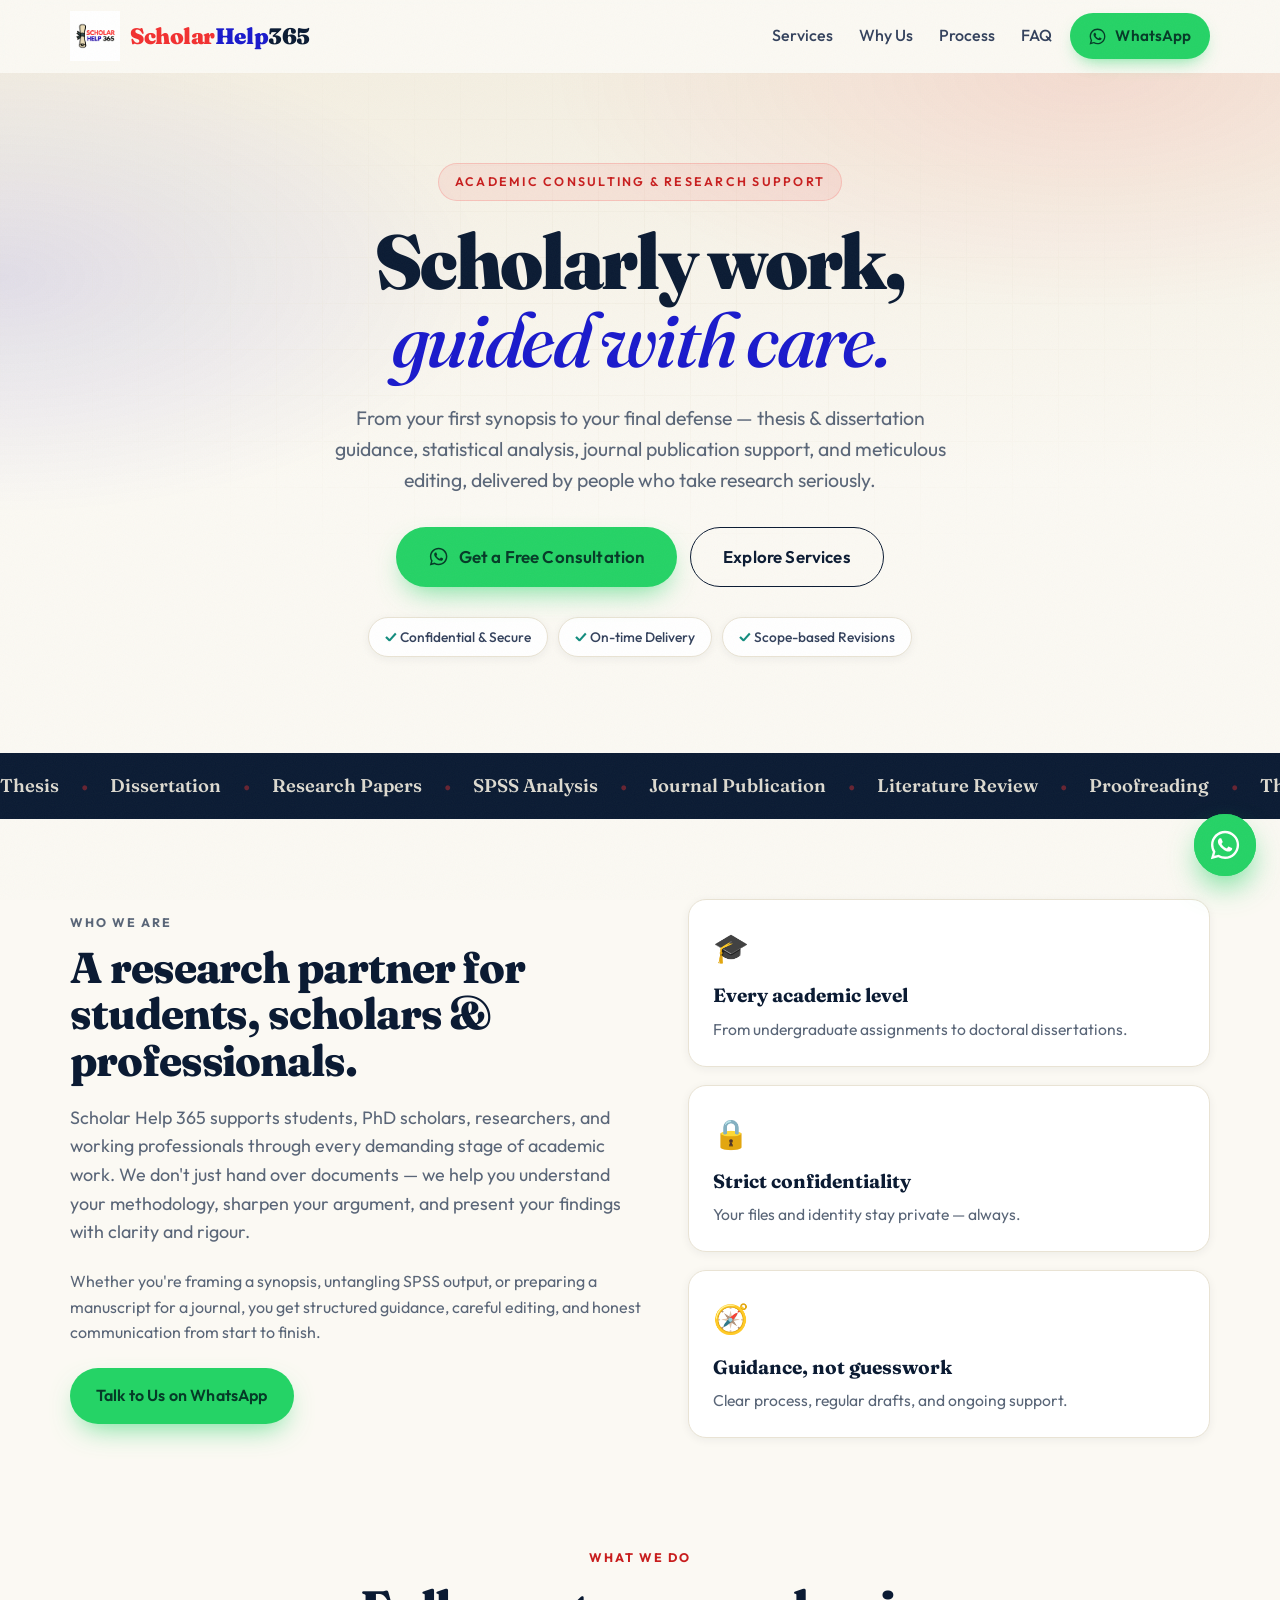
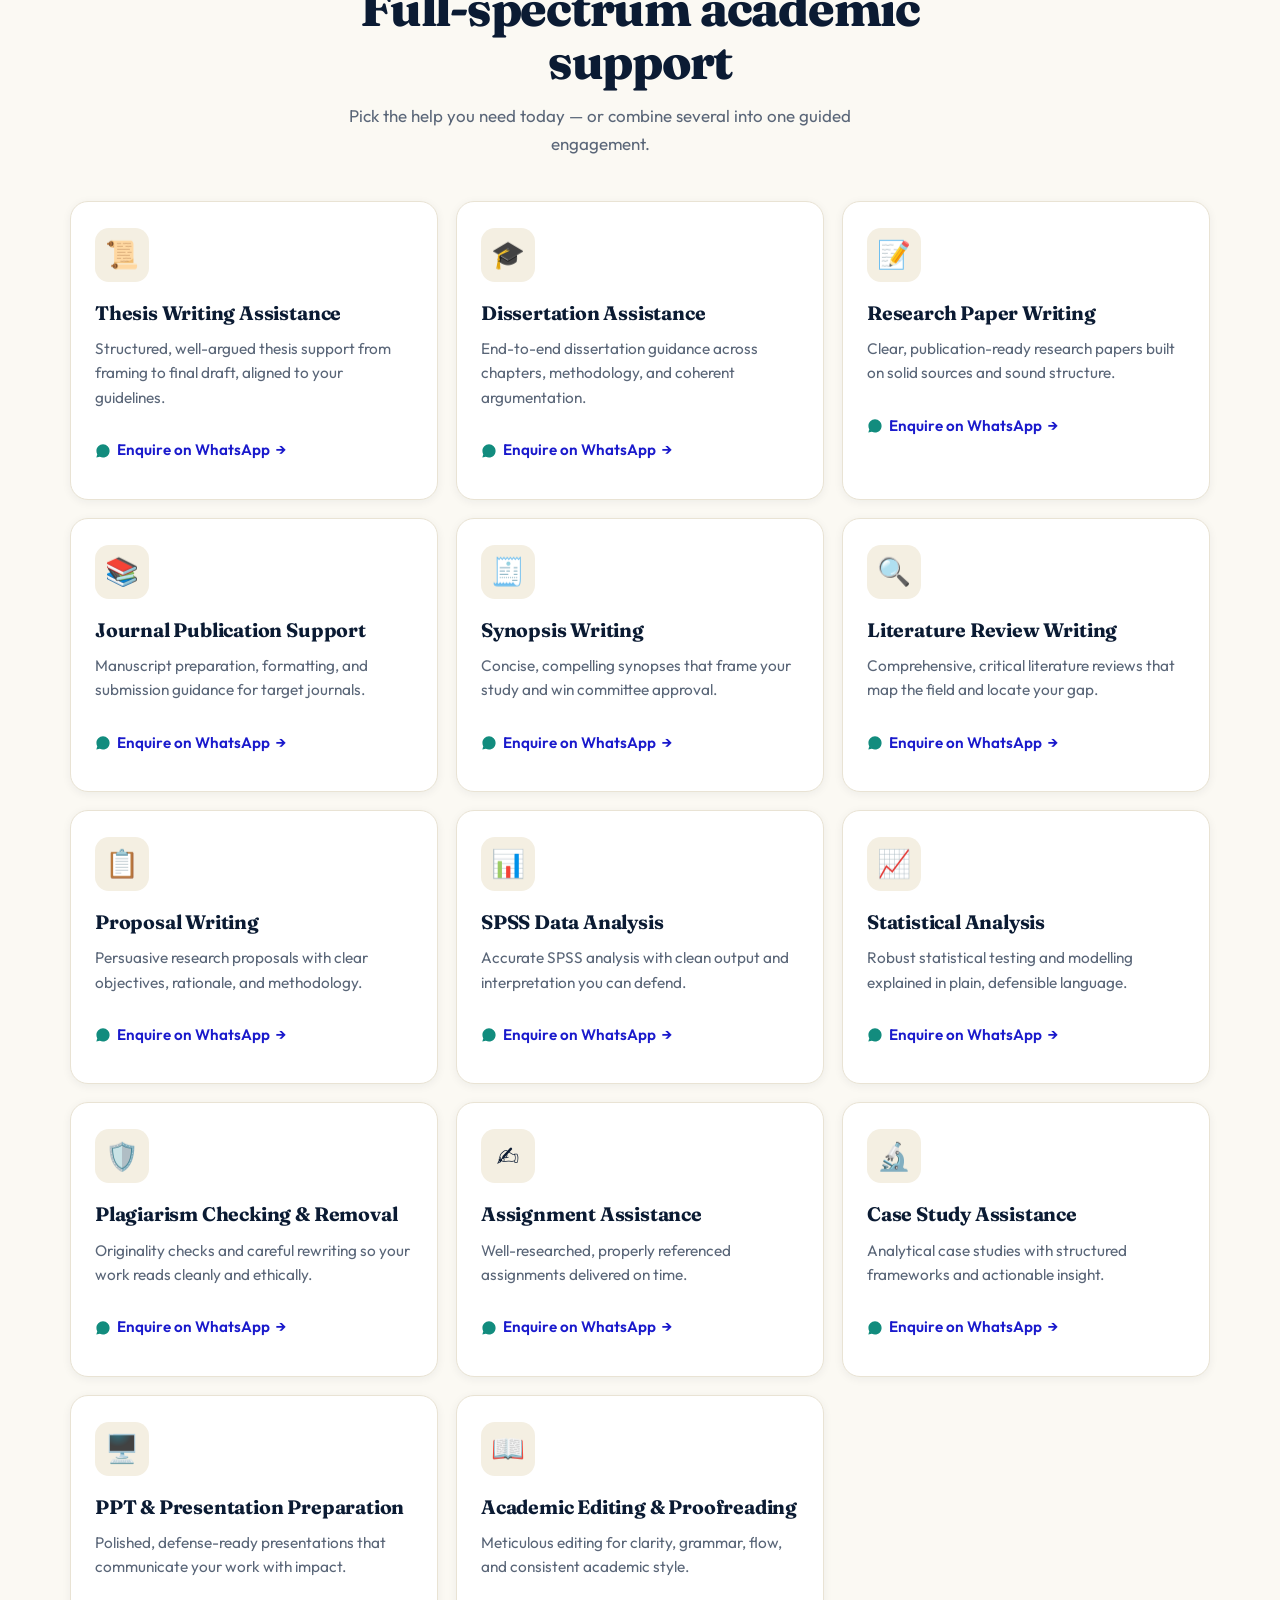
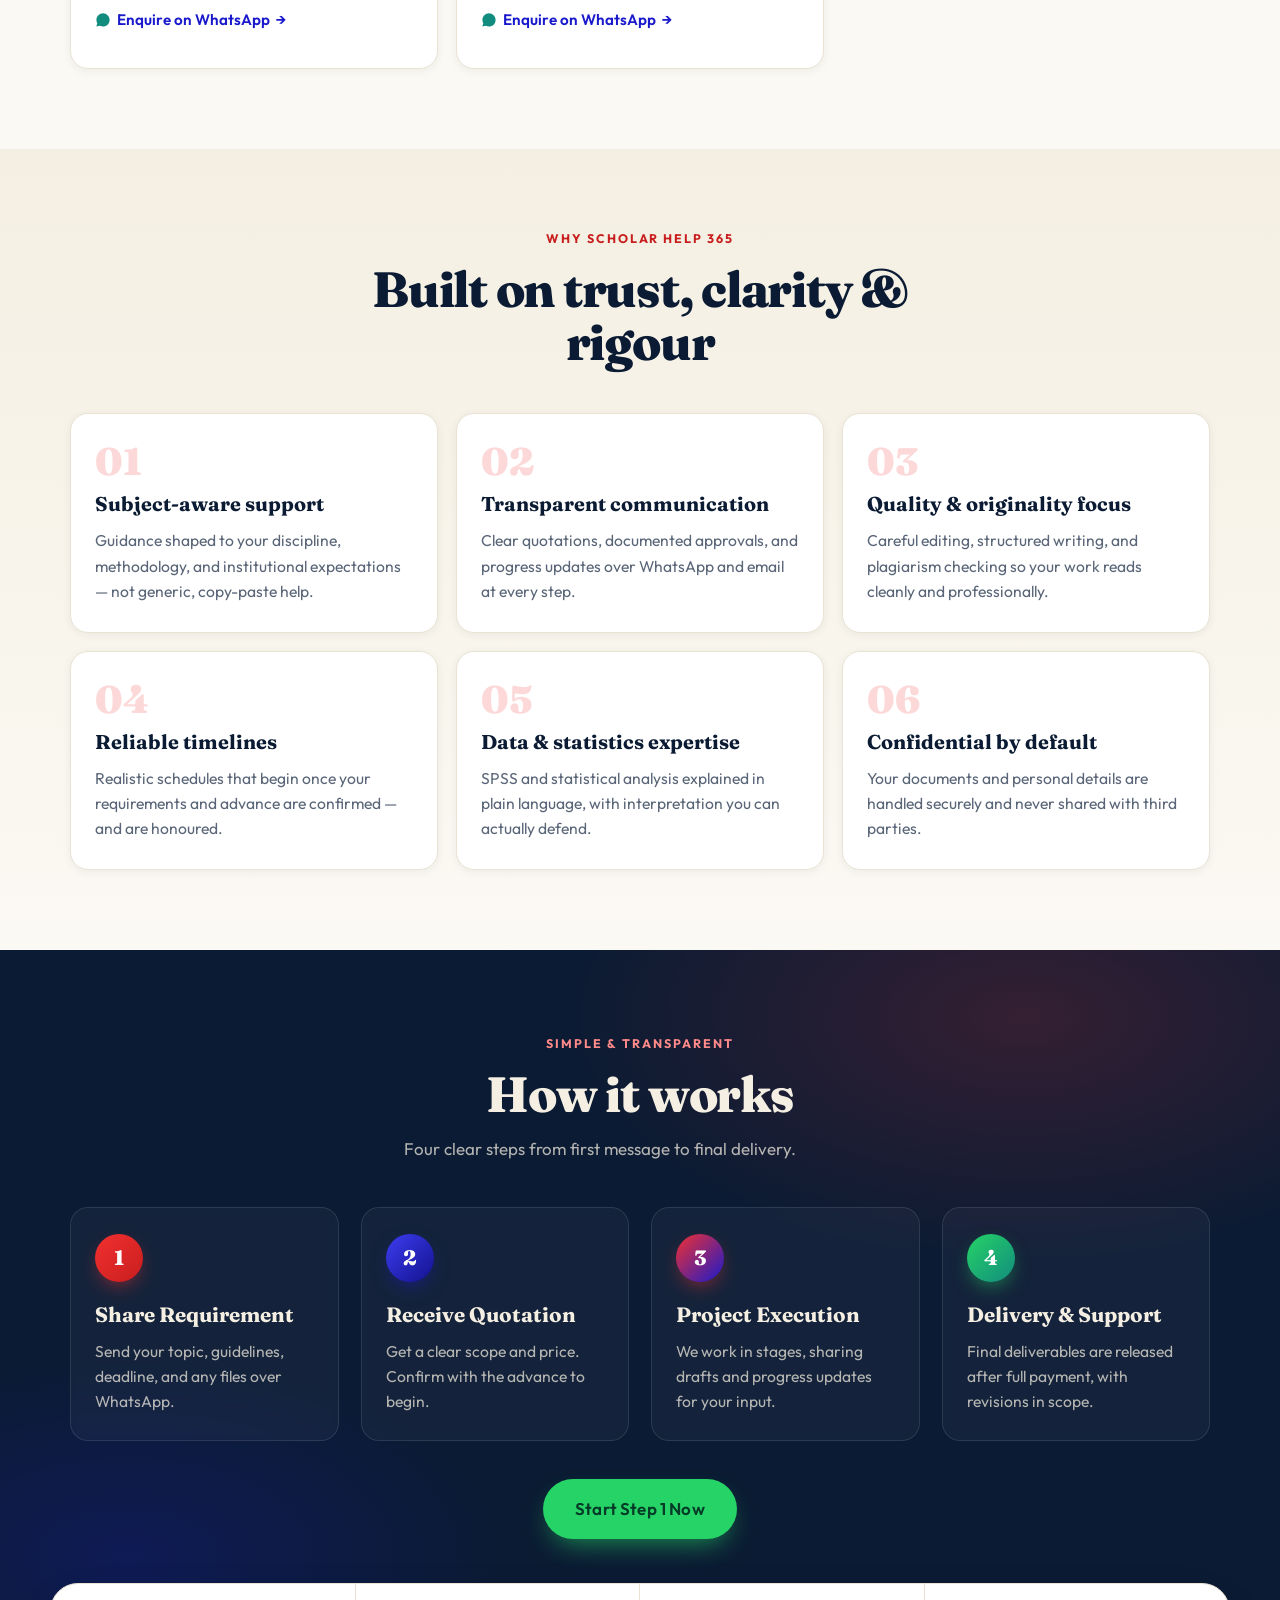
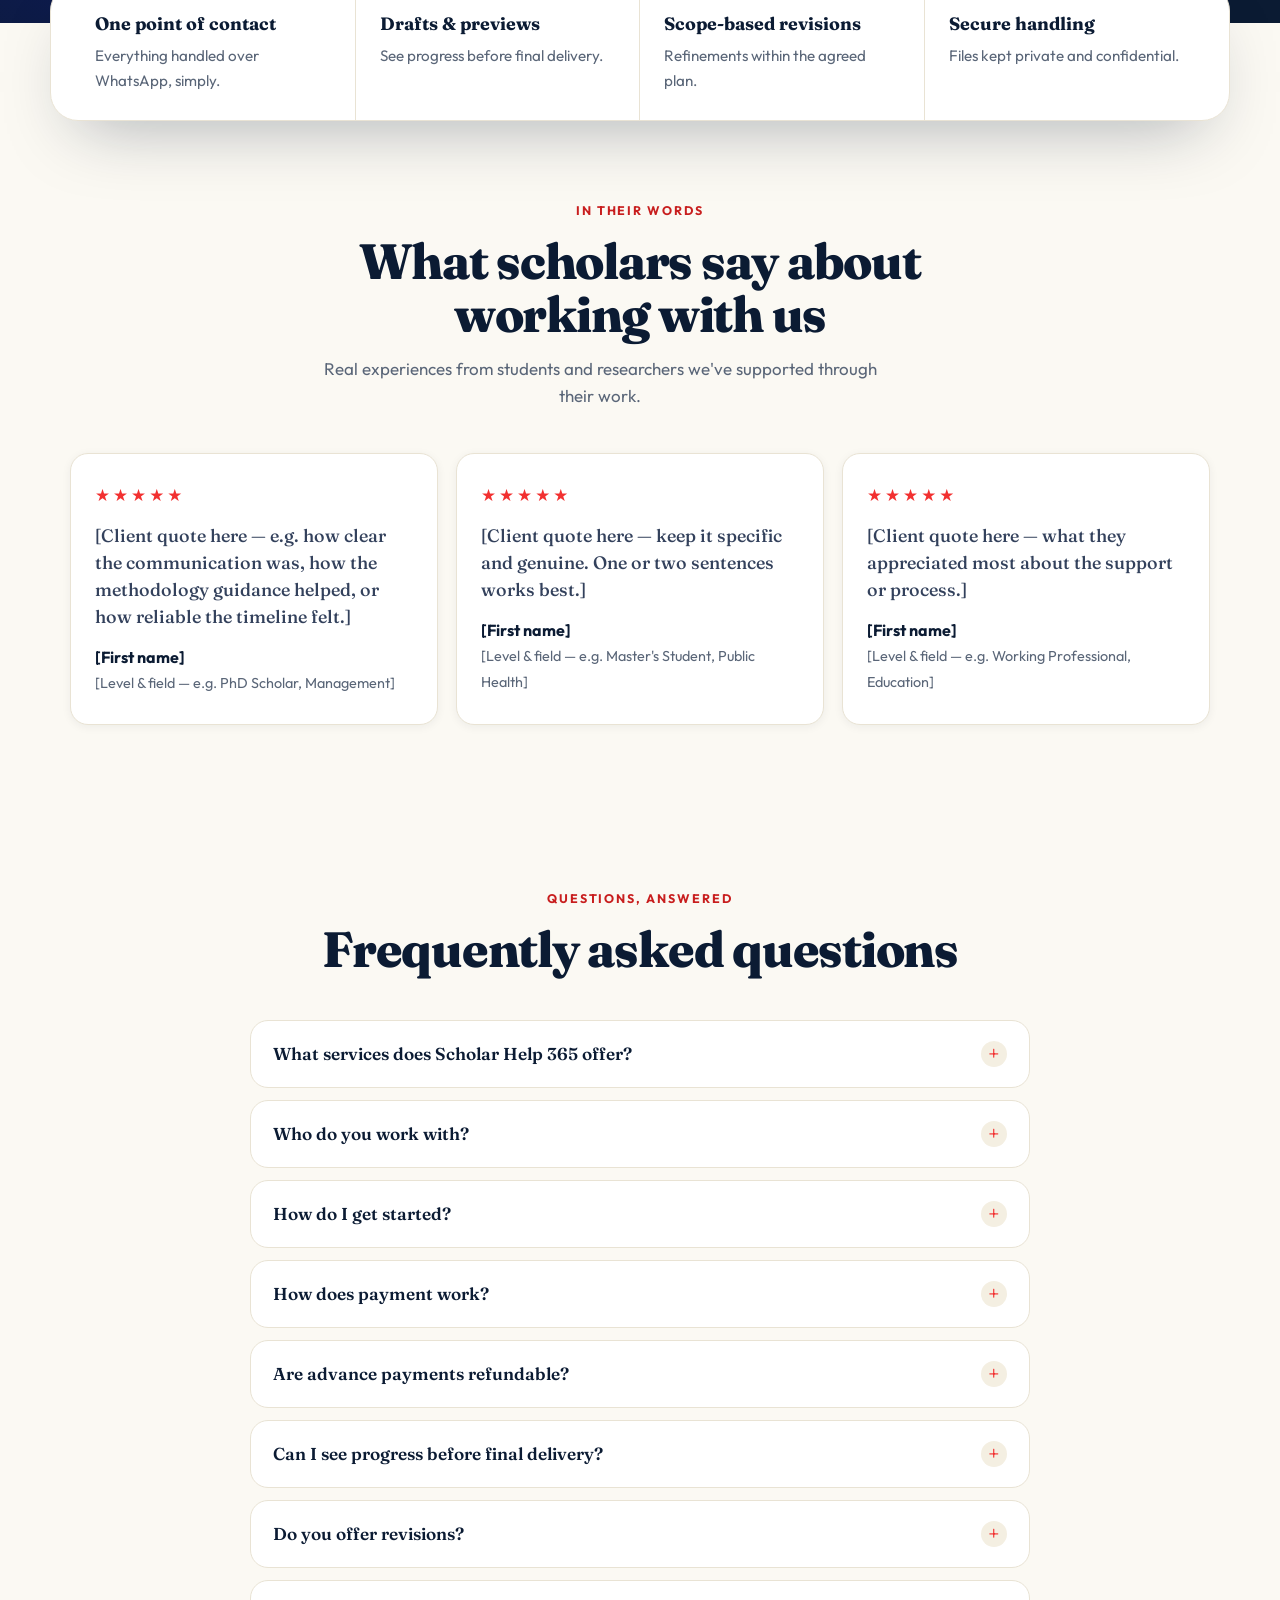
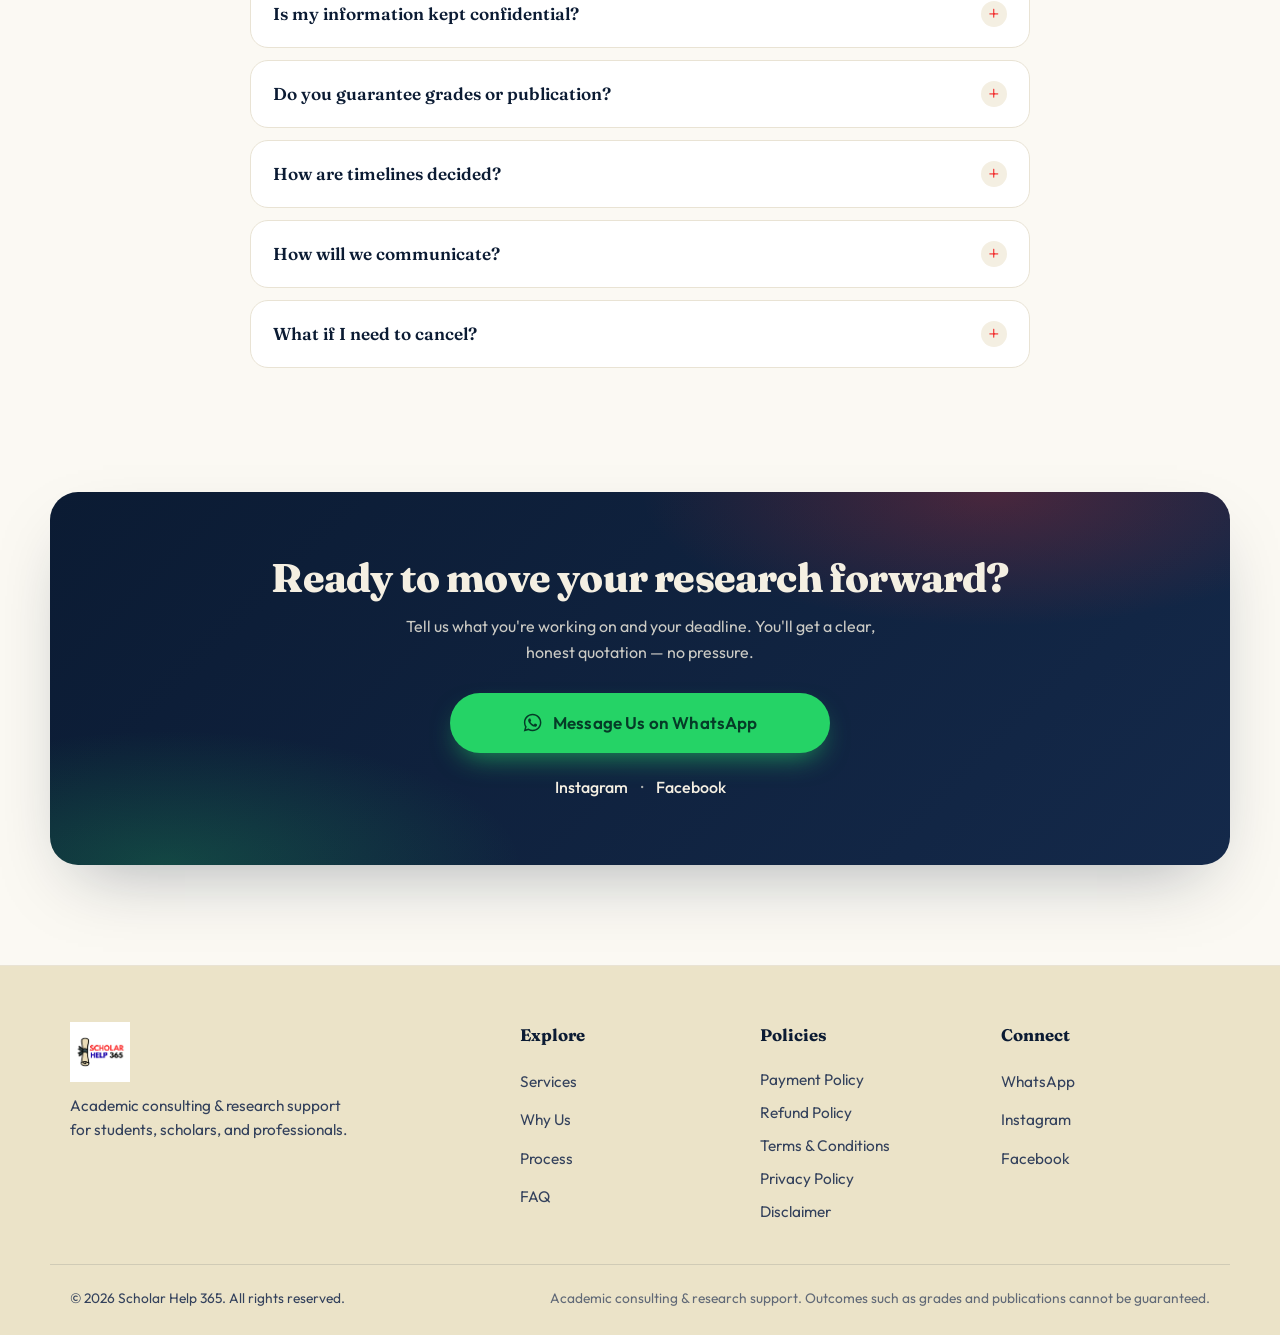
==== commit b7a64b05: "Add files via upload" ====
--- a/index.html
+++ b/index.html
@@ -264,6 +264,37 @@
   </div>
 </section>
 
+<!-- ============ TESTIMONIALS ============ -->
+<section class="testimonials" id="testimonials">
+  <div class="container">
+    <div class="section-head reveal">
+      <p class="section-eyebrow">In their words</p>
+      <h2 class="section-title">What scholars say about working with us</h2>
+      <p class="section-desc">Real experiences from students and researchers we've supported through their work.</p>
+    </div>
+    <div class="tst-grid">
+      <!-- Replace the placeholder text below with REAL, permission-given client quotes.
+           Keep quotes focused on the experience (communication, clarity, timelines),
+           not on guaranteed grades or outcomes. -->
+      <figure class="tst-card reveal">
+        <div class="tst-stars" aria-label="5 out of 5">★★★★★</div>
+        <blockquote>[Client quote here — e.g. how clear the communication was, how the methodology guidance helped, or how reliable the timeline felt.]</blockquote>
+        <figcaption><strong>[First name]</strong><span>[Level &amp; field — e.g. PhD Scholar, Management]</span></figcaption>
+      </figure>
+      <figure class="tst-card reveal d1">
+        <div class="tst-stars" aria-label="5 out of 5">★★★★★</div>
+        <blockquote>[Client quote here — keep it specific and genuine. One or two sentences works best.]</blockquote>
+        <figcaption><strong>[First name]</strong><span>[Level &amp; field — e.g. Master's Student, Public Health]</span></figcaption>
+      </figure>
+      <figure class="tst-card reveal d2">
+        <div class="tst-stars" aria-label="5 out of 5">★★★★★</div>
+        <blockquote>[Client quote here — what they appreciated most about the support or process.]</blockquote>
+        <figcaption><strong>[First name]</strong><span>[Level &amp; field — e.g. Working Professional, Education]</span></figcaption>
+      </figure>
+    </div>
+  </div>
+</section>
+
 <!-- ============ FAQ ============ -->
 <section class="faq" id="faq">
   <div class="container faq-inner">
--- a/styles.css
+++ b/styles.css
@@ -198,6 +198,16 @@
 .why-card h3{font-family:var(--display);font-size:1.25rem;font-weight:700;margin-bottom:8px}
 .why-card p{color:var(--muted);font-size:.98rem}
 
+/* ---------- Testimonials ---------- */
+.testimonials{padding:80px 0;background:var(--bg)}
+.tst-grid{display:grid;gap:18px}
+.tst-card{background:var(--card);border:1px solid var(--line);border-radius:var(--r);padding:28px 24px;box-shadow:var(--shadow-sm);display:flex;flex-direction:column;gap:14px;transition:transform .3s,box-shadow .3s}
+.tst-card:hover{transform:translateY(-4px);box-shadow:var(--shadow)}
+.tst-stars{color:var(--red);letter-spacing:3px;font-size:1.05rem}
+.tst-card blockquote{font-family:var(--display);font-weight:500;font-size:1.12rem;line-height:1.5;color:var(--ink-soft)}
+.tst-card figcaption strong{display:block;font-weight:700;color:var(--ink)}
+.tst-card figcaption span{color:var(--muted);font-size:.9rem}
+
 /* ---------- Process ---------- */
 .process{padding:84px 0;background:var(--ink);position:relative;overflow:hidden}
 .process::before{content:"";position:absolute;inset:0;background:radial-gradient(60% 60% at 80% 10%,rgba(242,48,48,.18),transparent 60%),radial-gradient(50% 50% at 10% 90%,rgba(26,26,204,.22),transparent 60%)}
@@ -312,6 +322,7 @@
   .hero-cta .btn{width:auto}
   .service-grid{grid-template-columns:repeat(2,1fr)}
   .why-grid{grid-template-columns:repeat(2,1fr)}
+  .tst-grid{grid-template-columns:repeat(2,1fr)}
   .benefits-grid{grid-template-columns:repeat(2,1fr)}
   .benefit{border-bottom:none;border-right:1px solid var(--line)}
   .benefit:nth-child(2n){border-right:none}
@@ -329,6 +340,7 @@
   .about-stats{grid-template-columns:1fr}
   .service-grid{grid-template-columns:repeat(3,1fr)}
   .why-grid{grid-template-columns:repeat(3,1fr)}
+  .tst-grid{grid-template-columns:repeat(3,1fr)}
   .benefits-grid{grid-template-columns:repeat(4,1fr)}
   .benefit{border-right:1px solid var(--line)!important}
   .benefit:last-child{border-right:none!important}
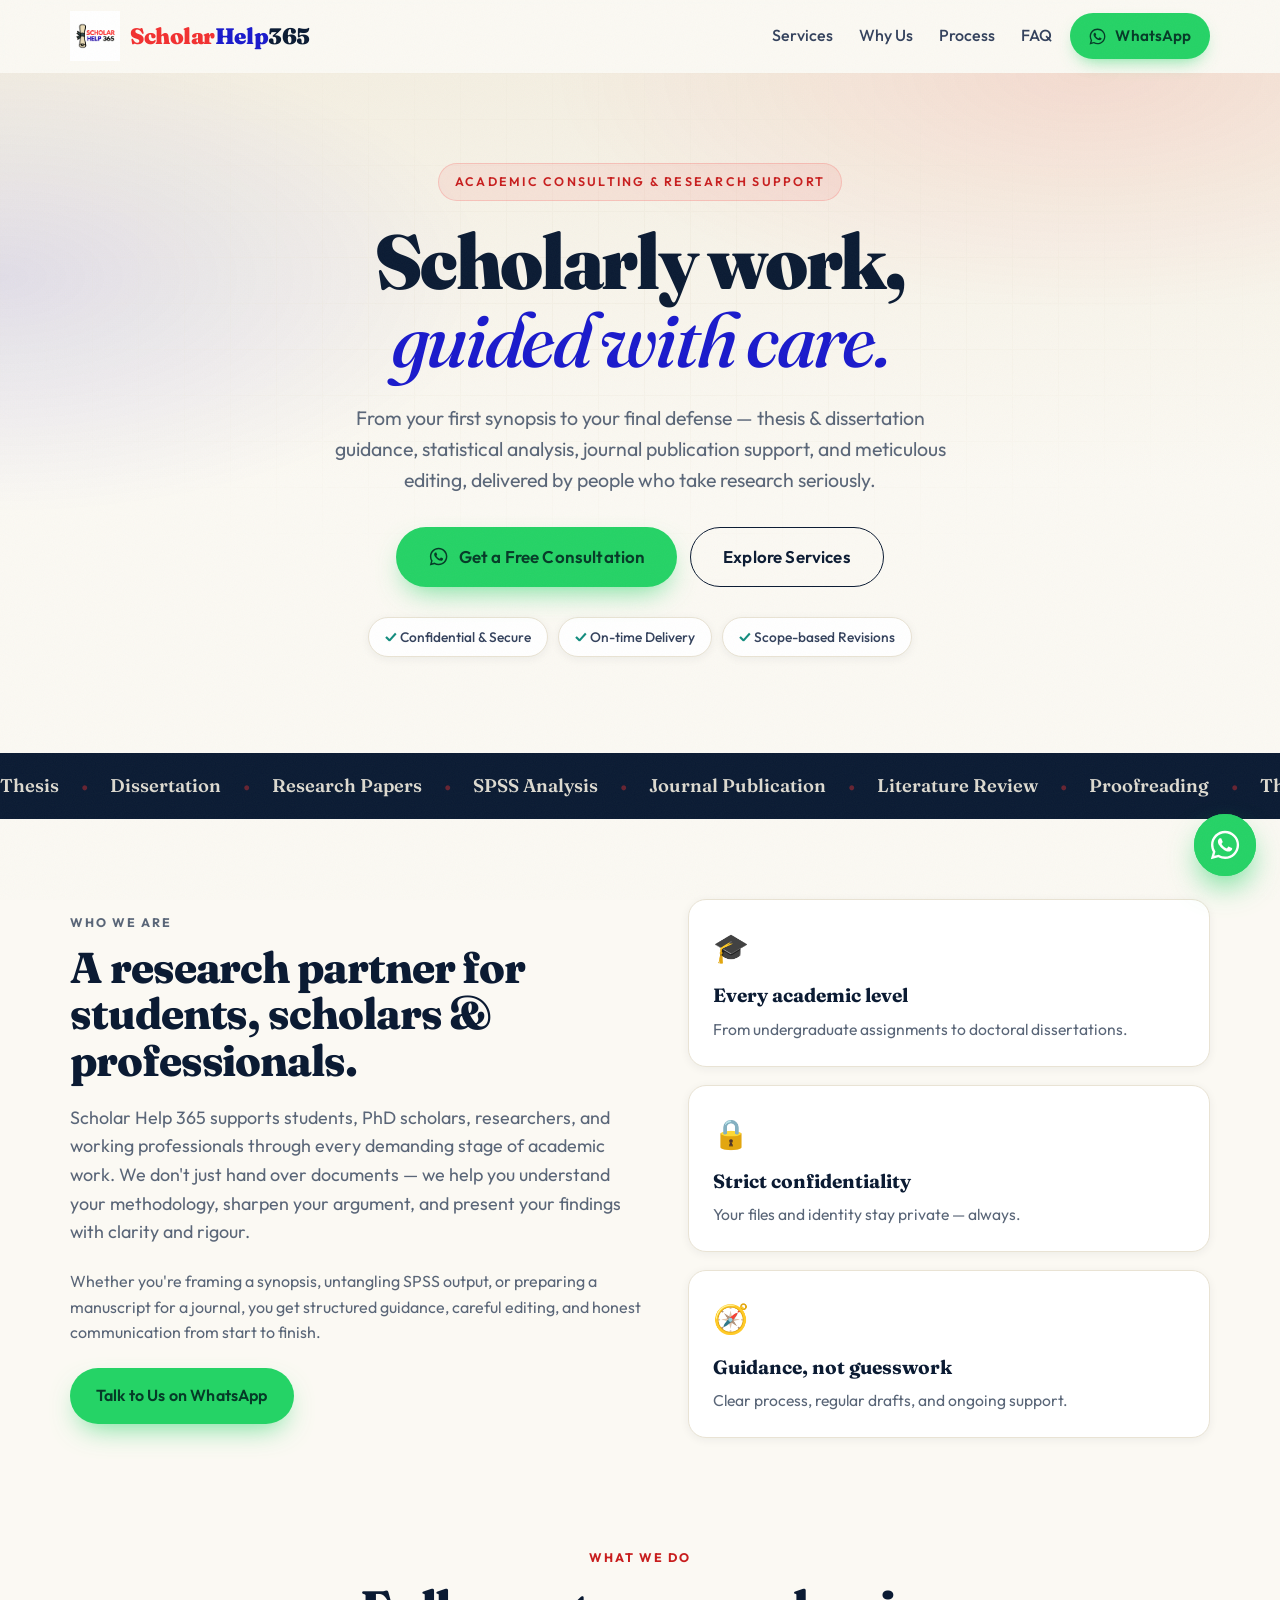
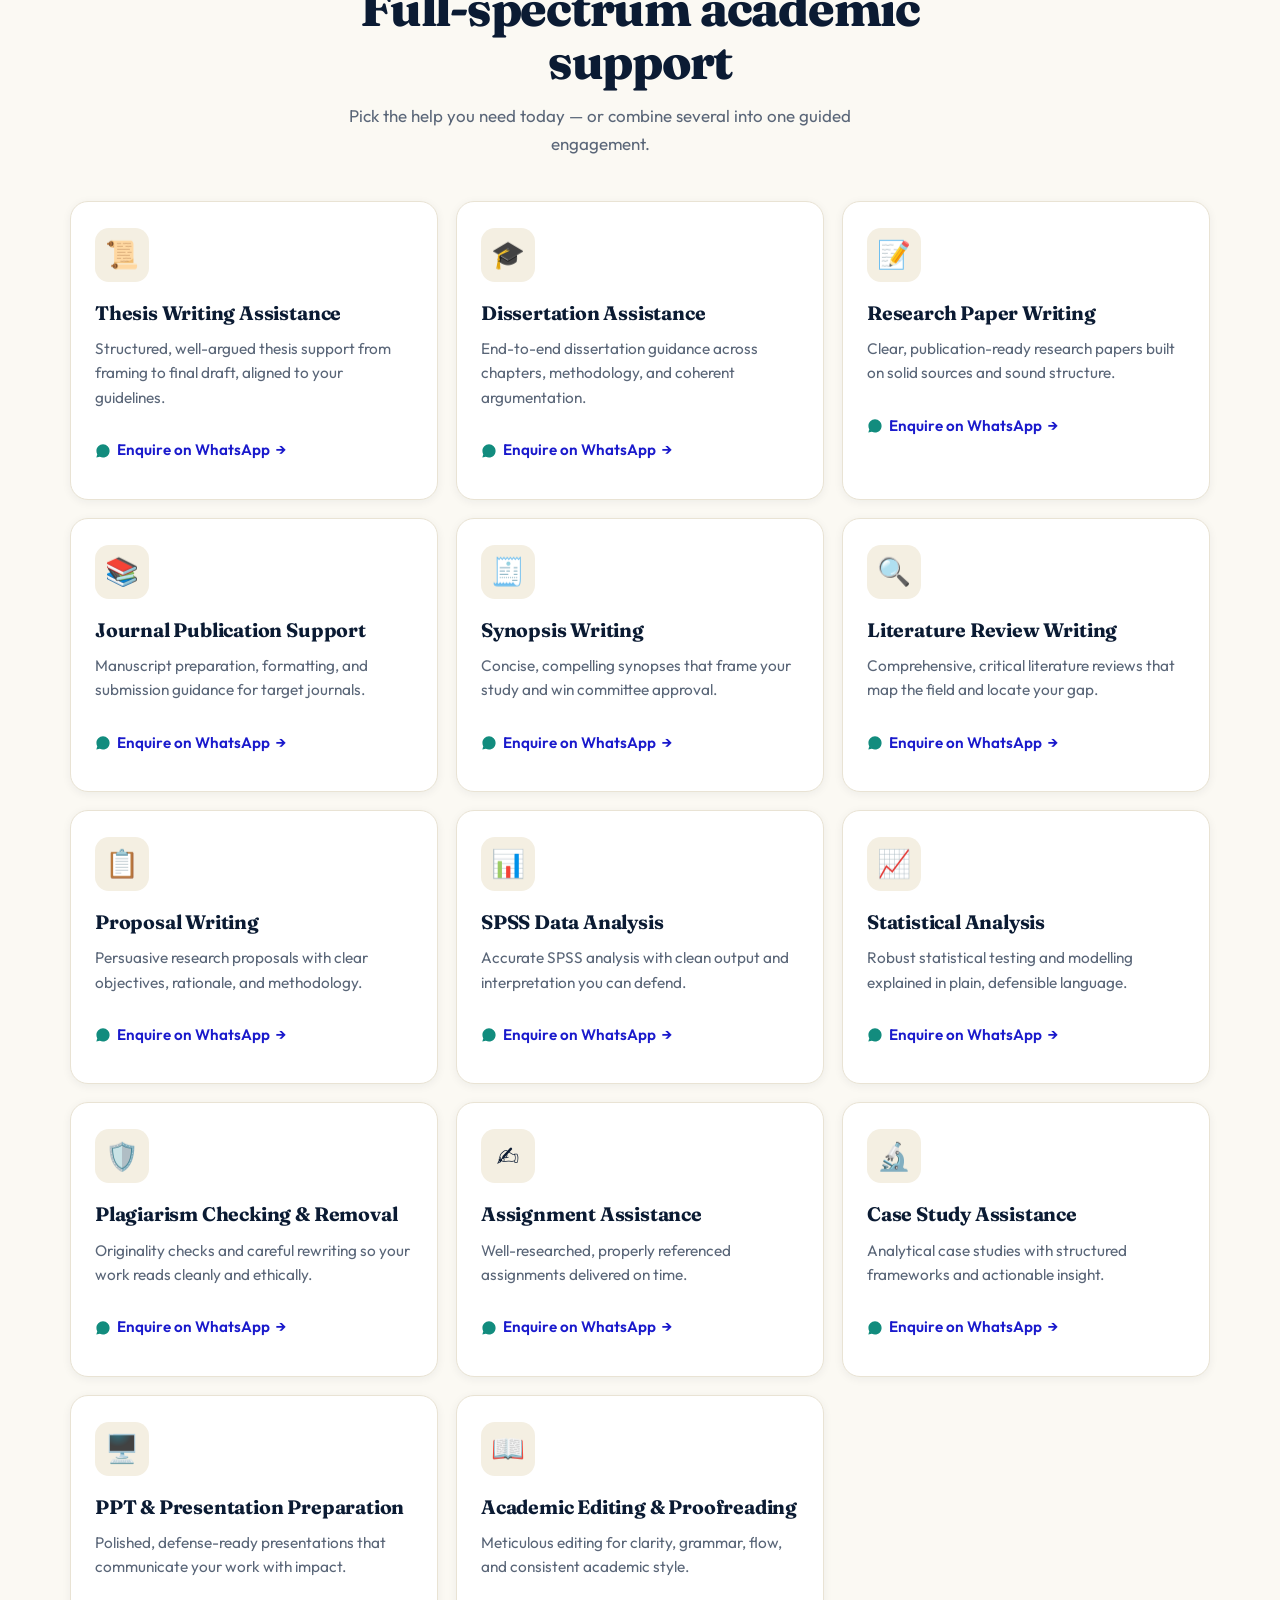
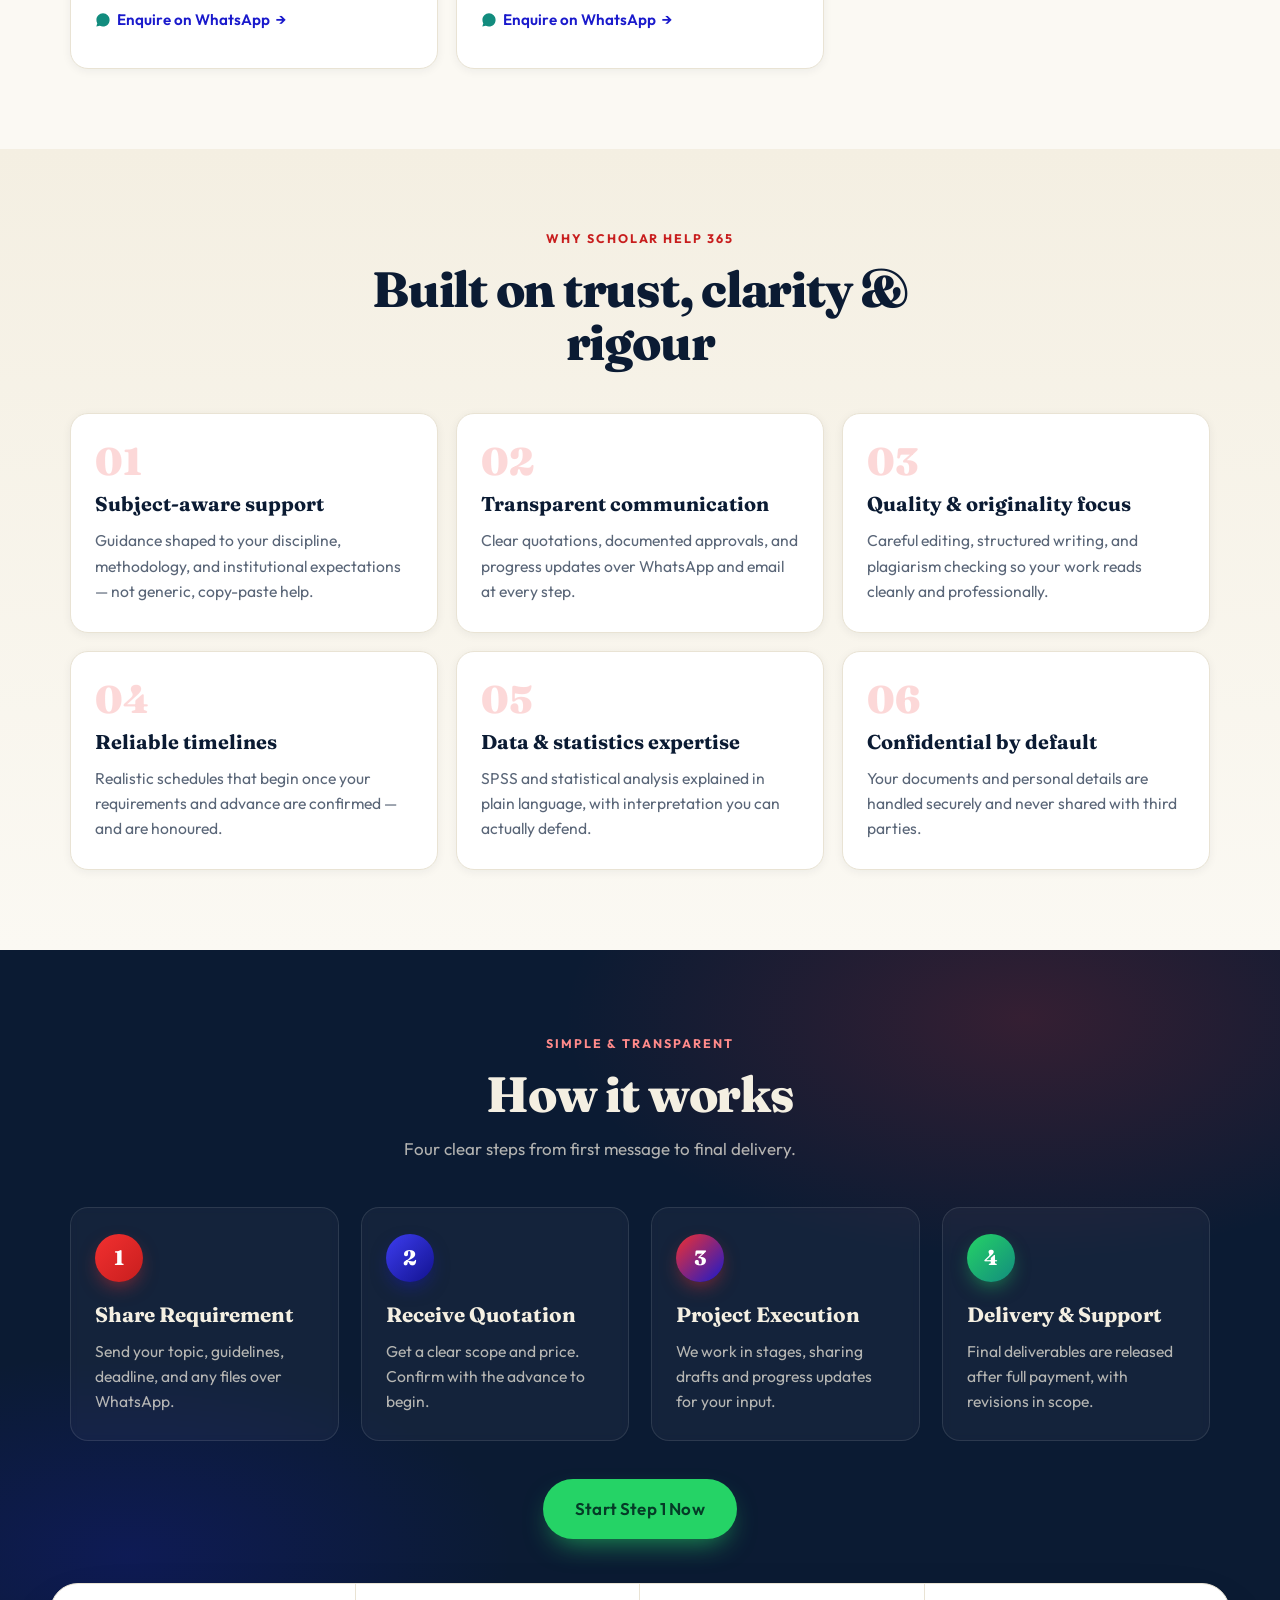
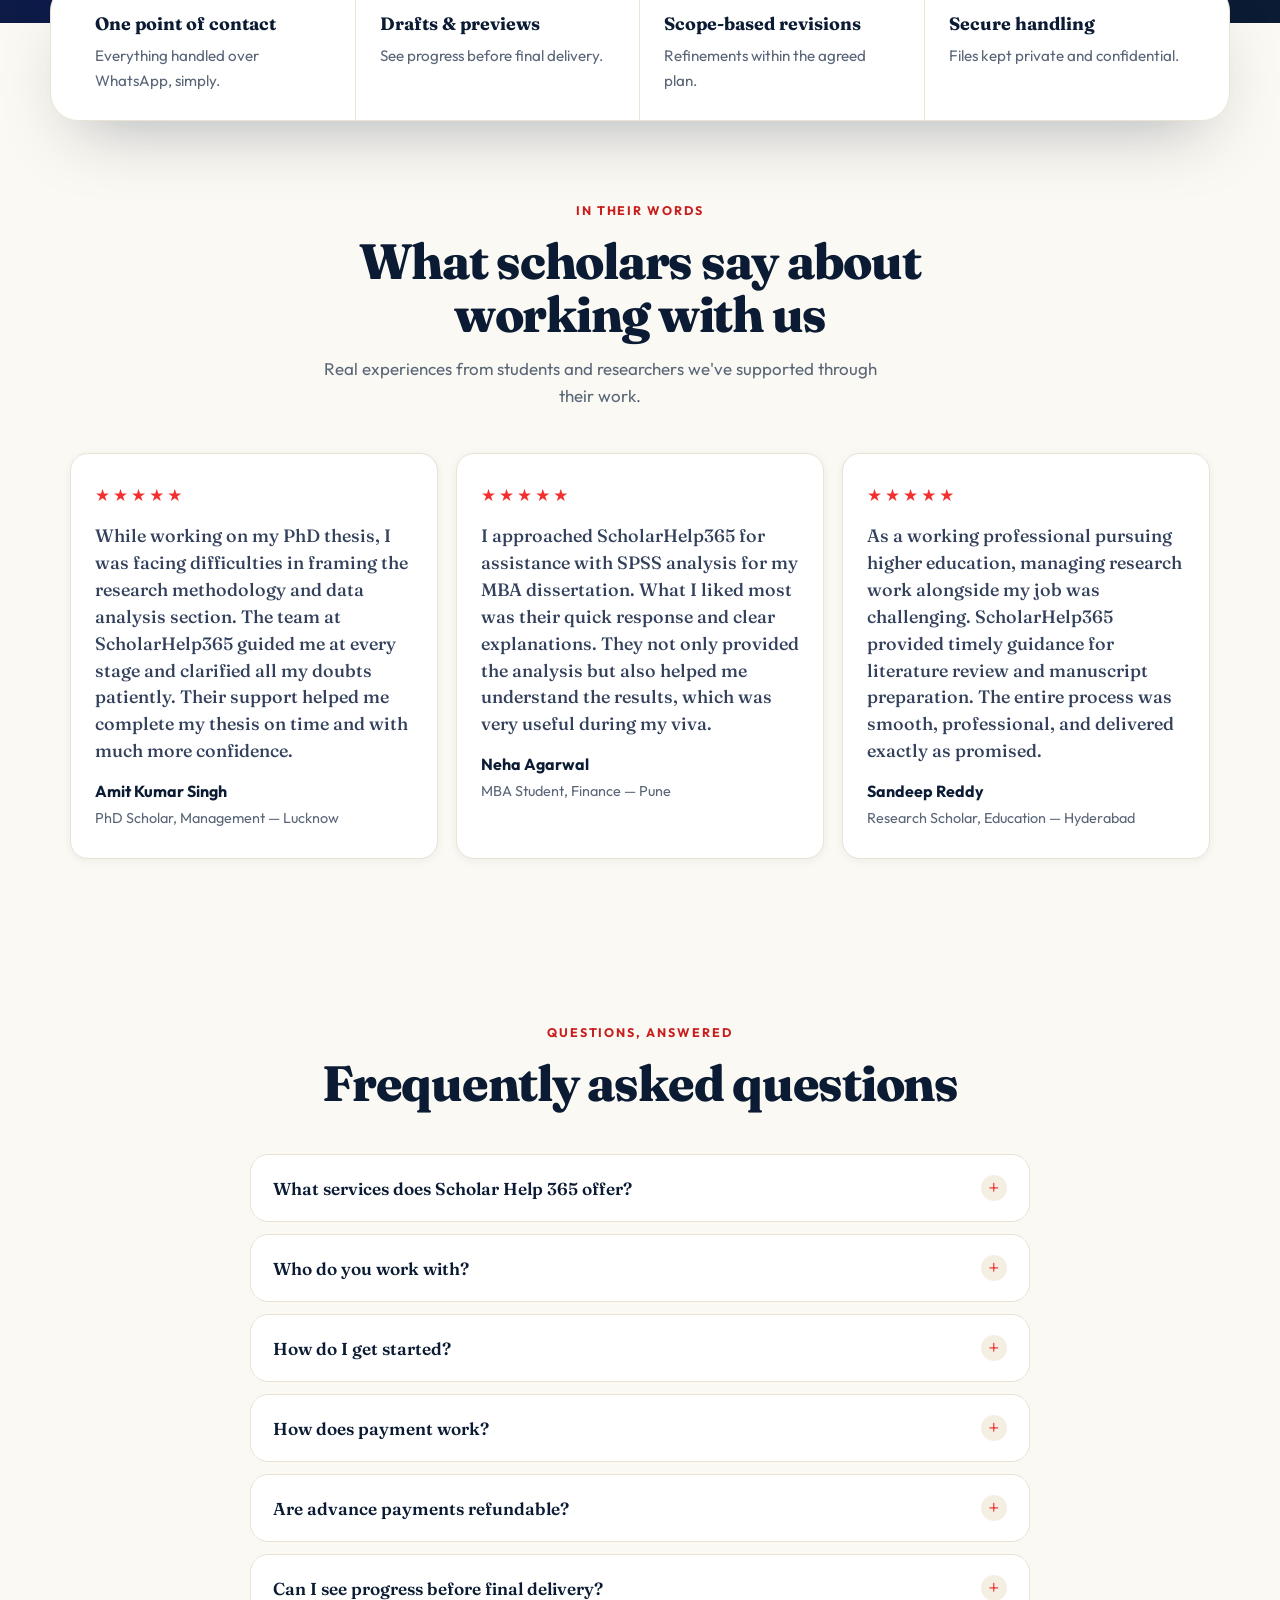
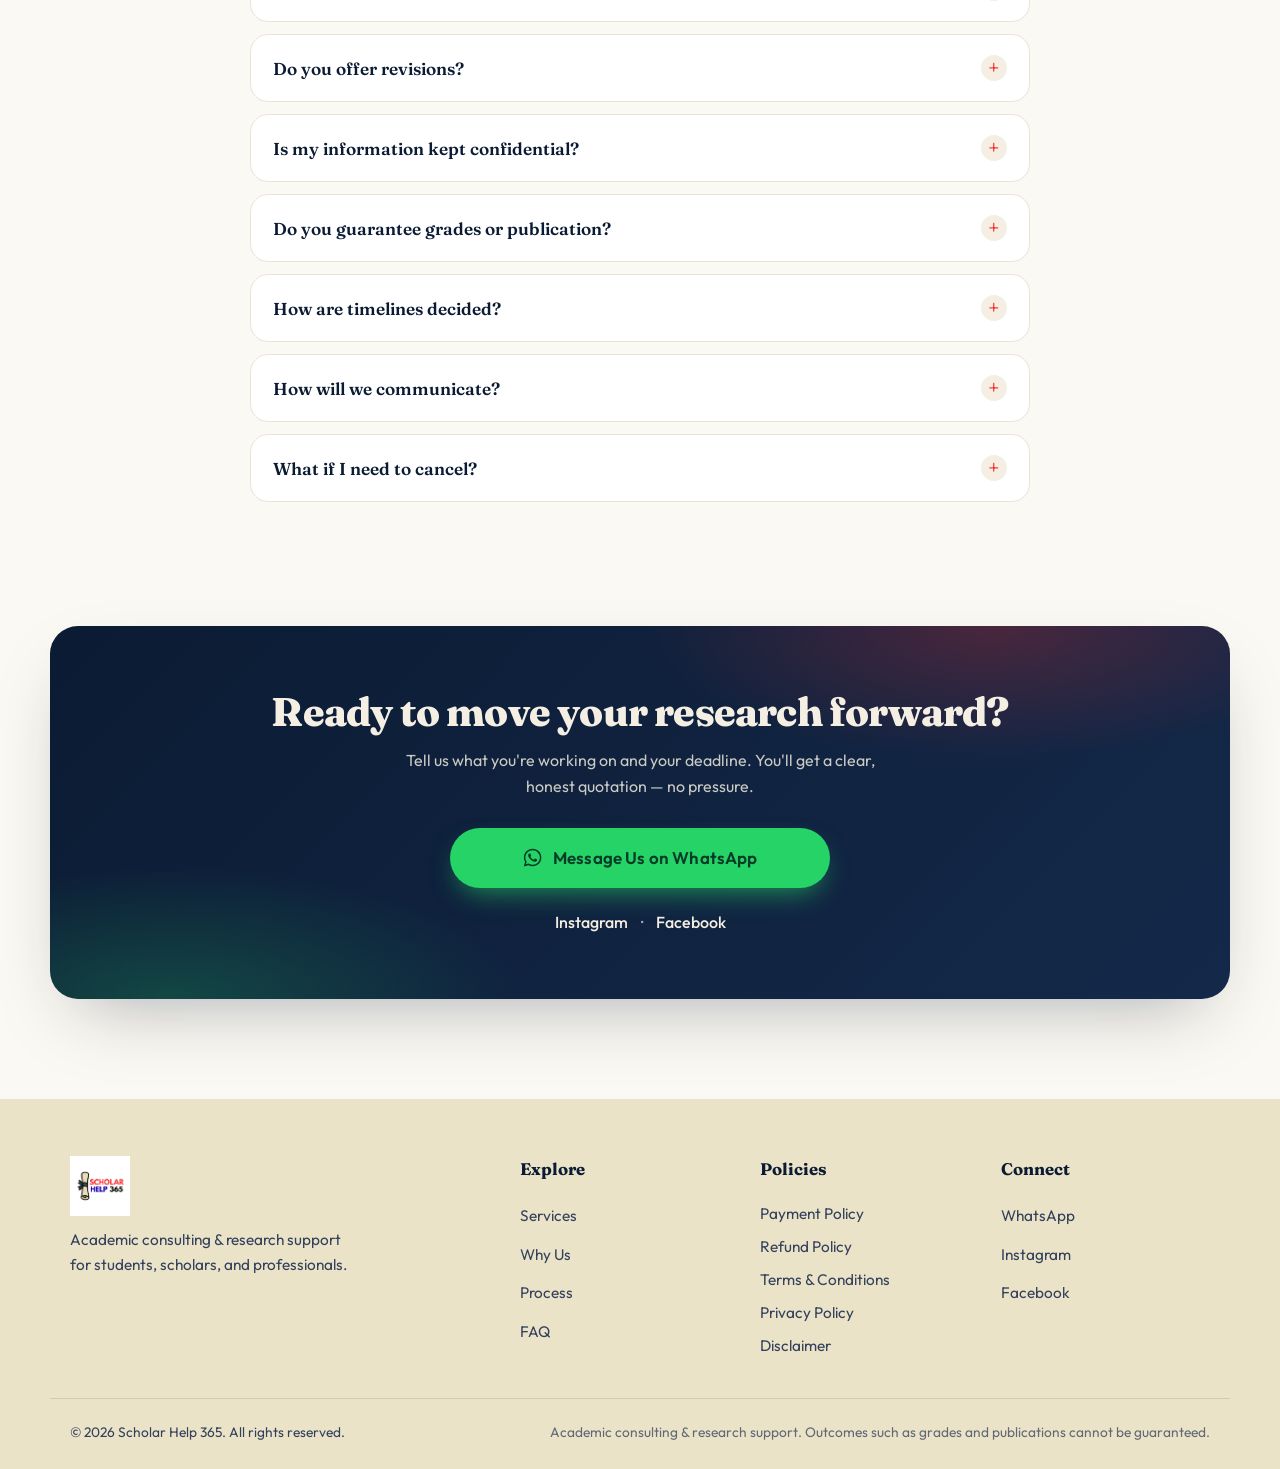
==== commit b765a170: "Add files via upload" ====
--- a/index.html
+++ b/index.html
@@ -273,23 +273,20 @@
       <p class="section-desc">Real experiences from students and researchers we've supported through their work.</p>
     </div>
     <div class="tst-grid">
-      <!-- Replace the placeholder text below with REAL, permission-given client quotes.
-           Keep quotes focused on the experience (communication, clarity, timelines),
-           not on guaranteed grades or outcomes. -->
       <figure class="tst-card reveal">
         <div class="tst-stars" aria-label="5 out of 5">★★★★★</div>
-        <blockquote>[Client quote here — e.g. how clear the communication was, how the methodology guidance helped, or how reliable the timeline felt.]</blockquote>
-        <figcaption><strong>[First name]</strong><span>[Level &amp; field — e.g. PhD Scholar, Management]</span></figcaption>
+        <blockquote>While working on my PhD thesis, I was facing difficulties in framing the research methodology and data analysis section. The team at ScholarHelp365 guided me at every stage and clarified all my doubts patiently. Their support helped me complete my thesis on time and with much more confidence.</blockquote>
+        <figcaption><strong>Amit Kumar Singh</strong><span>PhD Scholar, Management — Lucknow</span></figcaption>
       </figure>
       <figure class="tst-card reveal d1">
         <div class="tst-stars" aria-label="5 out of 5">★★★★★</div>
-        <blockquote>[Client quote here — keep it specific and genuine. One or two sentences works best.]</blockquote>
-        <figcaption><strong>[First name]</strong><span>[Level &amp; field — e.g. Master's Student, Public Health]</span></figcaption>
+        <blockquote>I approached ScholarHelp365 for assistance with SPSS analysis for my MBA dissertation. What I liked most was their quick response and clear explanations. They not only provided the analysis but also helped me understand the results, which was very useful during my viva.</blockquote>
+        <figcaption><strong>Neha Agarwal</strong><span>MBA Student, Finance — Pune</span></figcaption>
       </figure>
       <figure class="tst-card reveal d2">
         <div class="tst-stars" aria-label="5 out of 5">★★★★★</div>
-        <blockquote>[Client quote here — what they appreciated most about the support or process.]</blockquote>
-        <figcaption><strong>[First name]</strong><span>[Level &amp; field — e.g. Working Professional, Education]</span></figcaption>
+        <blockquote>As a working professional pursuing higher education, managing research work alongside my job was challenging. ScholarHelp365 provided timely guidance for literature review and manuscript preparation. The entire process was smooth, professional, and delivered exactly as promised.</blockquote>
+        <figcaption><strong>Sandeep Reddy</strong><span>Research Scholar, Education — Hyderabad</span></figcaption>
       </figure>
     </div>
   </div>
